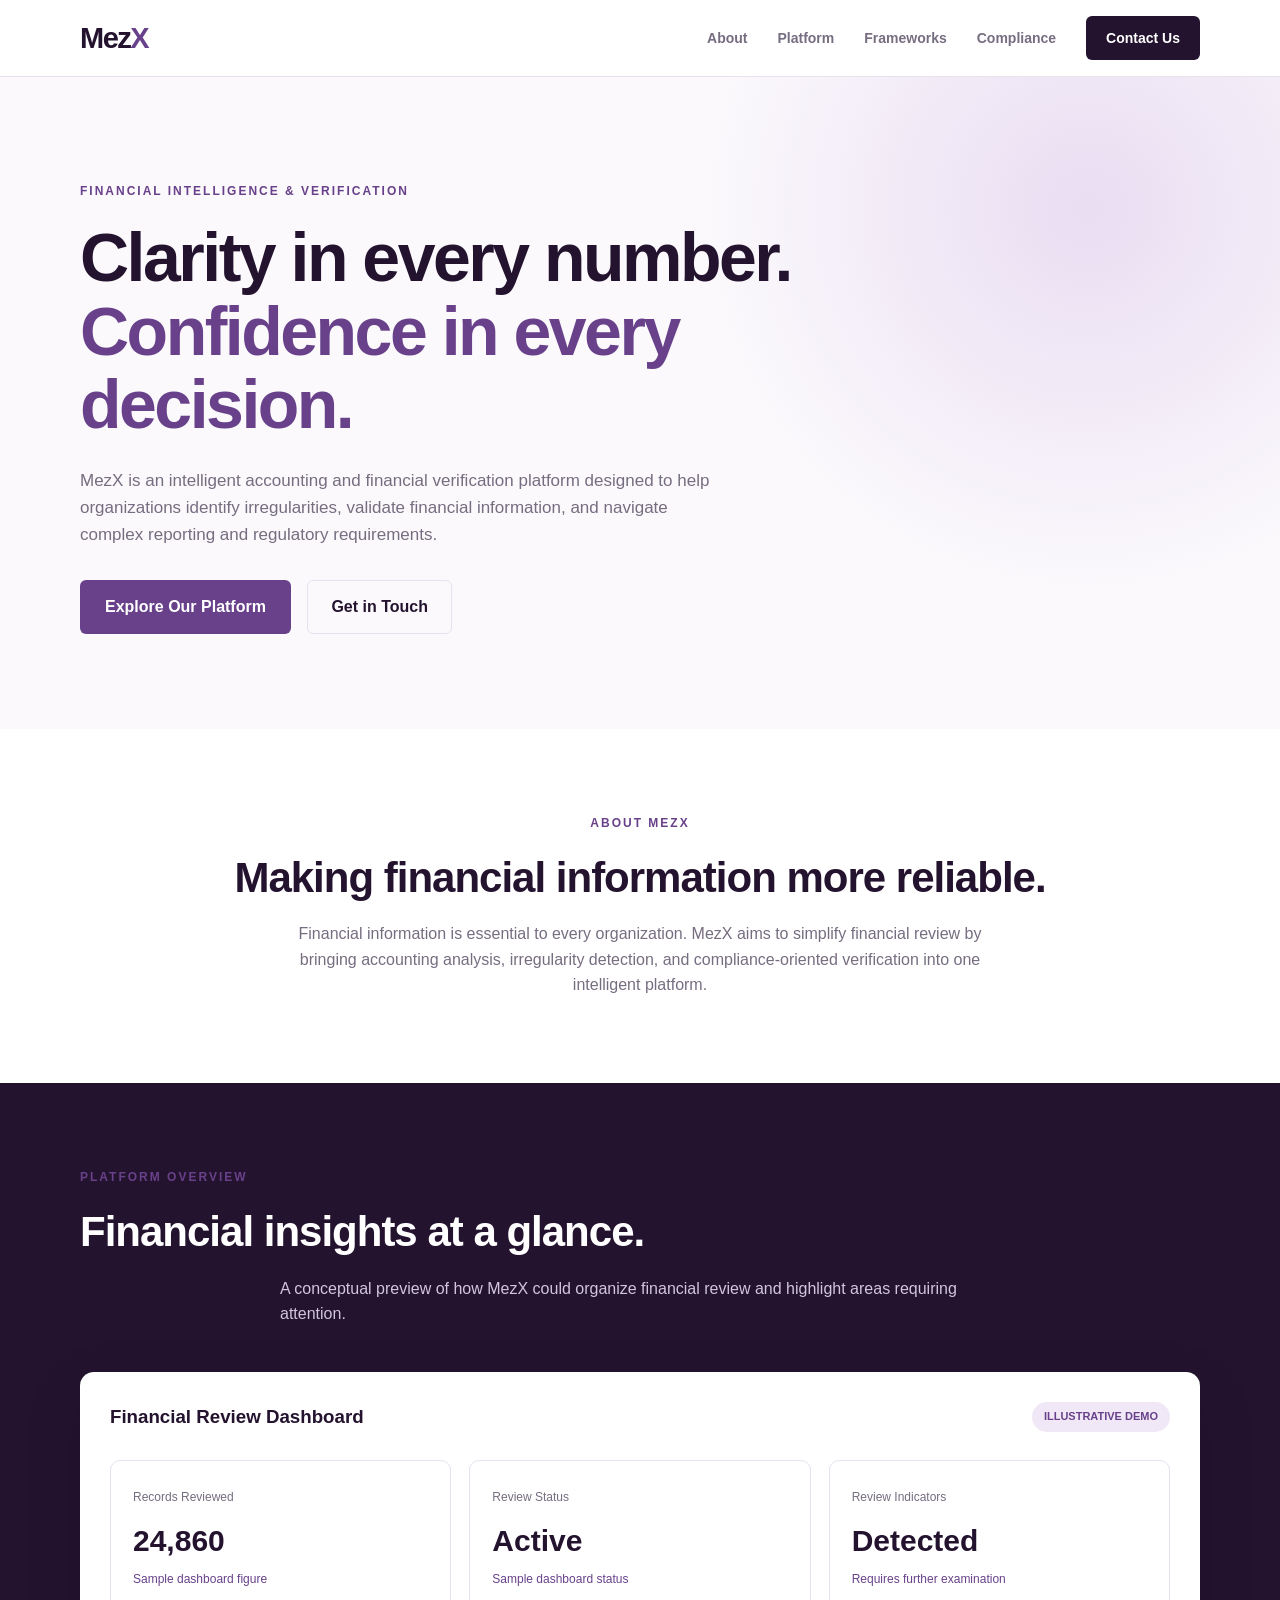
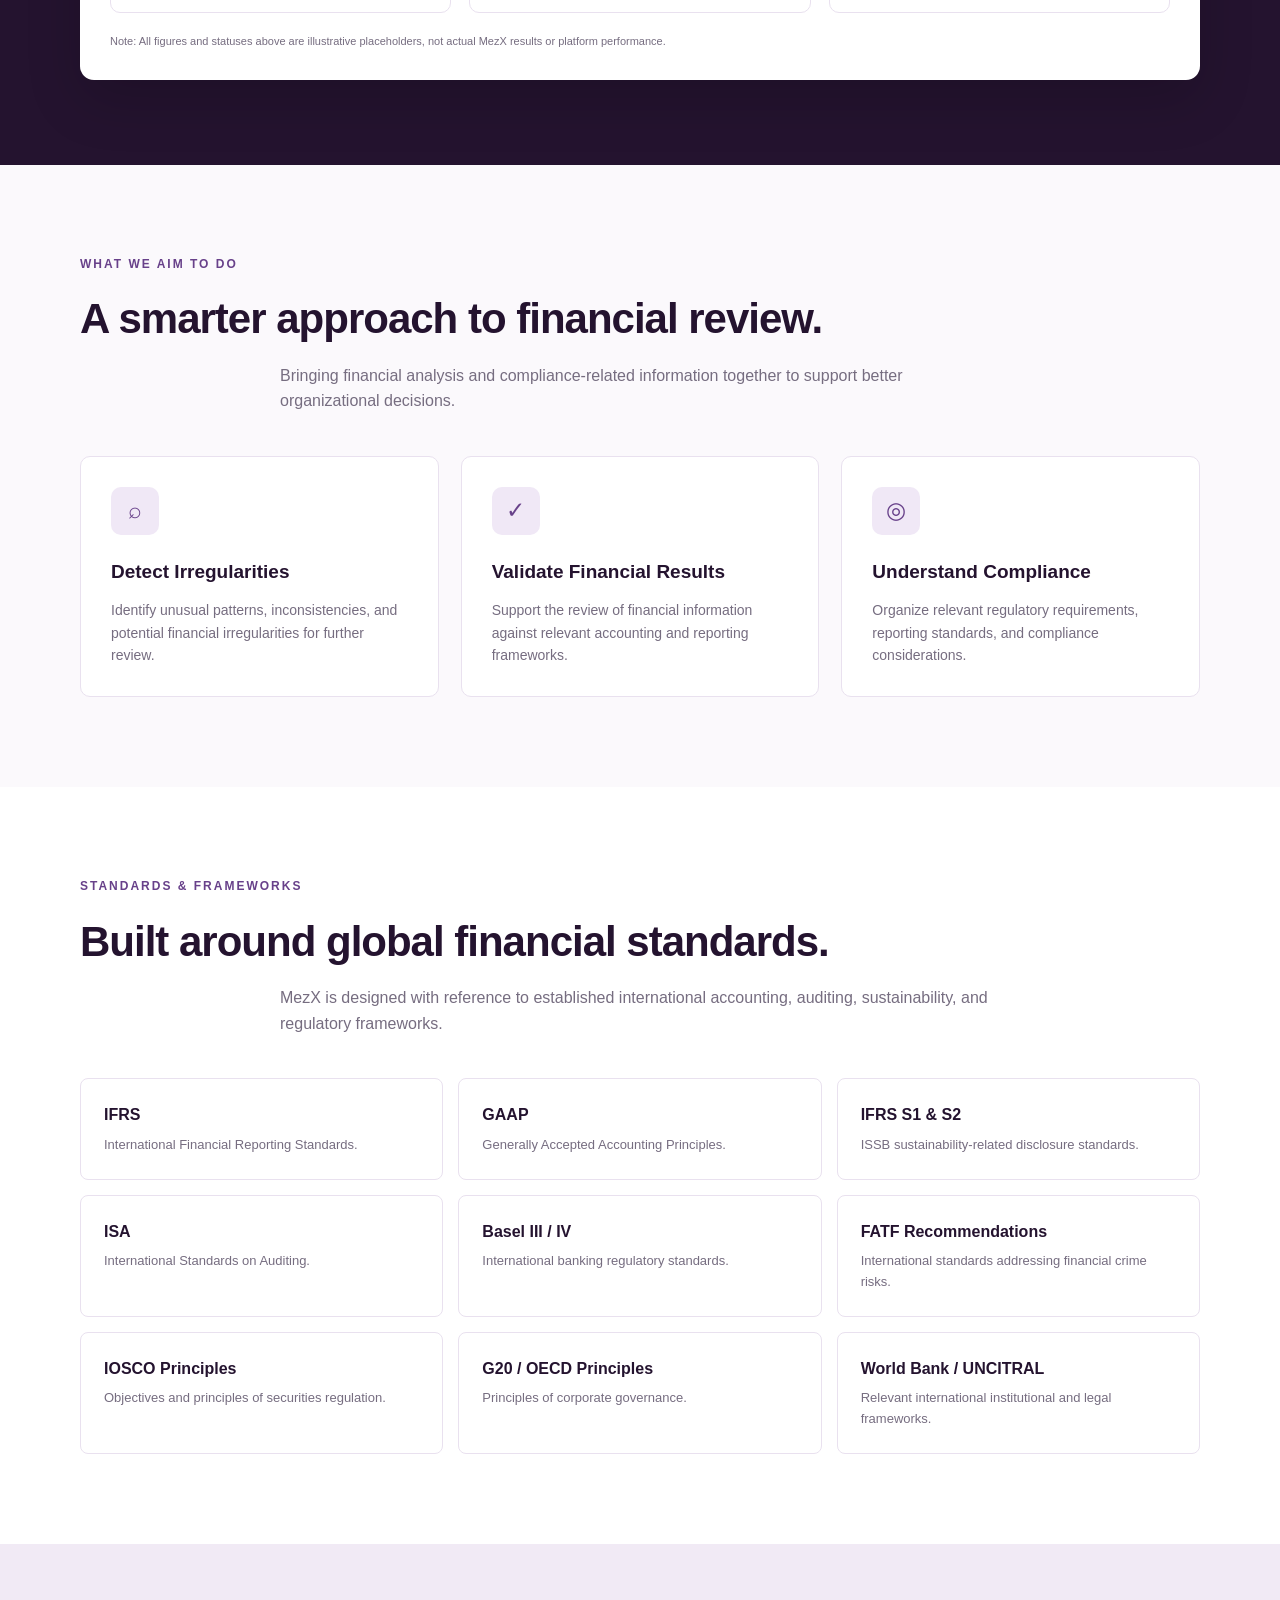
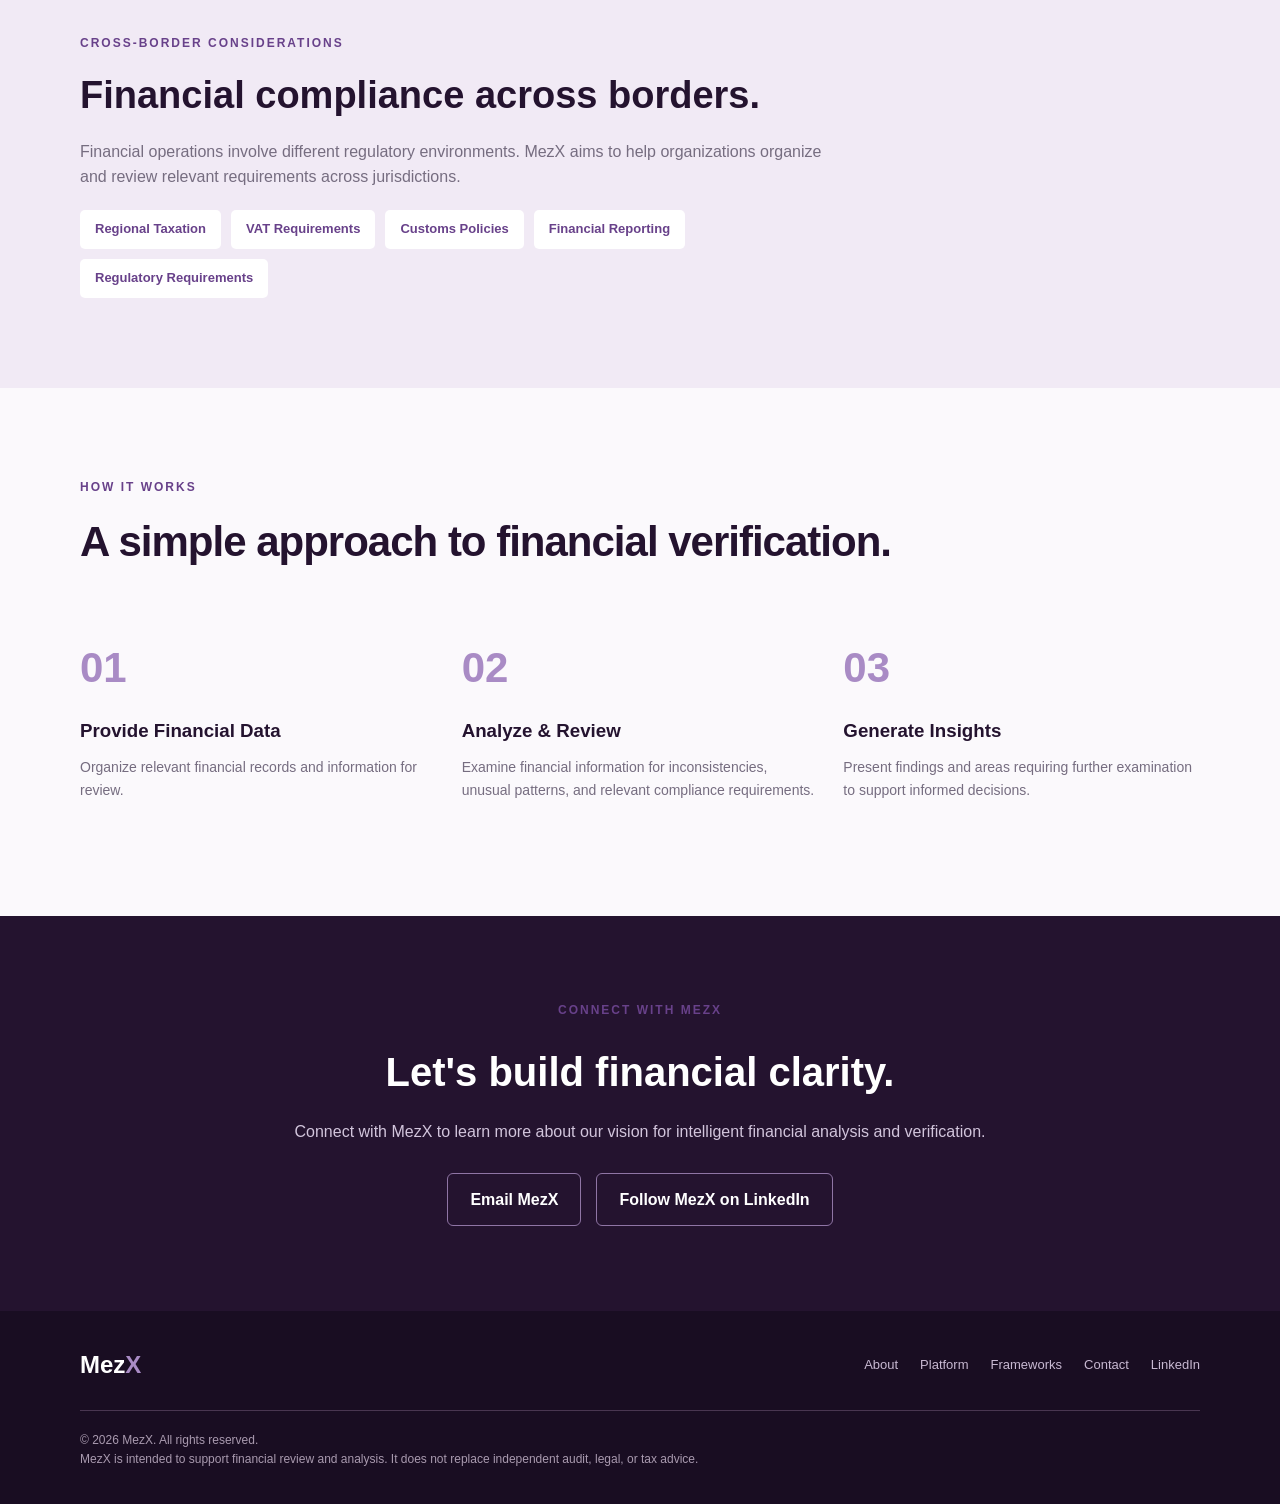
==== index.html @ 910eca82 "Update index.html" ====
<!DOCTYPE html>
<html lang="en">
<head>
<meta charset="UTF-8">
<meta name="viewport" content="width=device-width, initial-scale=1.0">
<meta name="description" content="MezX - Intelligent accounting, financial verification and compliance solutions.">
<title>MezX | Financial Intelligence</title>

<style>
:root {
    --blackcurrant: #24132F;
    --purple: #68418A;
    --light-purple: #A98BC5;
    --white: #FFFFFF;
    --paper: #FBF9FC;
    --ink: #21172B;
    --muted: #766D80;
    --border: #E9E1EF;
}

* {
    margin: 0;
    padding: 0;
    box-sizing: border-box;
}

html {
    scroll-behavior: smooth;
}

body {
    font-family: Arial, Helvetica, sans-serif;
    background: var(--paper);
    color: var(--ink);
    line-height: 1.6;
}

a {
    text-decoration: none;
    color: inherit;
}

.container {
    width: min(1120px, 90%);
    margin: auto;
}

/* NAVIGATION */

header {
    background: var(--white);
    border-bottom: 1px solid var(--border);
    position: sticky;
    top: 0;
    z-index: 100;
}

nav {
    min-height: 76px;
    display: flex;
    justify-content: space-between;
    align-items: center;
}

.logo {
    color: var(--blackcurrant);
    font-size: 29px;
    font-weight: 800;
    letter-spacing: -1.5px;
}

.logo span {
    color: var(--purple);
}

.nav-links {
    display: flex;
    align-items: center;
    gap: 30px;
}

.nav-links a {
    color: var(--muted);
    font-size: 14px;
    font-weight: 600;
}

.nav-links a:hover {
    color: var(--purple);
}

.nav-button {
    background: var(--blackcurrant);
    color: white !important;
    padding: 11px 20px;
    border-radius: 6px;
}

.menu-toggle {
    display: none;
    background: none;
    border: none;
    font-size: 27px;
    color: var(--blackcurrant);
    cursor: pointer;
}

/* HERO */

.hero {
    padding: 105px 0 95px;
    background:
        radial-gradient(circle at 85% 20%, #E9DDF2, transparent 32%),
        var(--paper);
}

.hero-content {
    max-width: 760px;
}

.eyebrow {
    color: var(--purple);
    text-transform: uppercase;
    letter-spacing: 2px;
    font-size: 12px;
    font-weight: 800;
    margin-bottom: 20px;
}

.hero h1 {
    color: var(--blackcurrant);
    font-size: clamp(42px, 6vw, 68px);
    line-height: 1.08;
    letter-spacing: -2.5px;
    margin-bottom: 25px;
}

.hero h1 span {
    color: var(--purple);
}

.hero p {
    color: var(--muted);
    font-size: 17px;
    max-width: 650px;
    margin-bottom: 32px;
}

.primary-button {
    display: inline-block;
    background: var(--purple);
    color: white;
    padding: 14px 25px;
    border-radius: 6px;
    font-weight: 700;
    transition: 0.2s;
}

.primary-button:hover {
    background: var(--blackcurrant);
}

.secondary-button {
    display: inline-block;
    margin-left: 12px;
    padding: 13px 23px;
    border: 1px solid var(--border);
    border-radius: 6px;
    color: var(--blackcurrant);
    font-weight: 700;
}

/* INTRODUCTION */

.intro {
    background: var(--white);
    padding: 85px 0;
    text-align: center;
}

.section-heading {
    color: var(--blackcurrant);
    font-size: clamp(30px, 4vw, 42px);
    line-height: 1.2;
    margin-bottom: 18px;
    letter-spacing: -1px;
}

.section-description {
    max-width: 720px;
    margin: auto;
    color: var(--muted);
    font-size: 16px;
}

/* DASHBOARD */

.dashboard-section {
    padding: 85px 0;
    background: var(--blackcurrant);
}

.dashboard-section .section-heading {
    color: white;
}

.dashboard-section .section-description {
    color: #D2C5DC;
}

.dashboard {
    margin-top: 45px;
    background: white;
    border-radius: 14px;
    padding: 30px;
    box-shadow: 0 20px 55px rgba(0,0,0,0.16);
}

.dashboard-top {
    display: flex;
    justify-content: space-between;
    align-items: center;
    gap: 15px;
    flex-wrap: wrap;
    margin-bottom: 28px;
}

.dashboard-top h3 {
    color: var(--blackcurrant);
}

.demo-label {
    background: #F0E8F6;
    color: var(--purple);
    padding: 6px 12px;
    border-radius: 20px;
    font-size: 11px;
    font-weight: 800;
}

.metrics {
    display: grid;
    grid-template-columns: repeat(3, 1fr);
    gap: 18px;
}

.metric {
    border: 1px solid var(--border);
    border-radius: 10px;
    padding: 22px;
}

.metric small {
    color: var(--muted);
    font-size: 12px;
}

.metric h2 {
    color: var(--blackcurrant);
    font-size: 30px;
    margin-top: 9px;
}

.metric p {
    color: var(--purple);
    font-size: 12px;
    margin-top: 5px;
}

.dashboard-note {
    margin-top: 20px;
    color: var(--muted);
    font-size: 11px;
}

/* FEATURES */

.features {
    padding: 90px 0;
}

.features-grid {
    display: grid;
    grid-template-columns: repeat(3, 1fr);
    gap: 22px;
    margin-top: 42px;
}

.feature-card {
    background: white;
    border: 1px solid var(--border);
    padding: 30px;
    border-radius: 10px;
}

.feature-icon {
    width: 48px;
    height: 48px;
    background: #F0E8F6;
    color: var(--purple);
    display: grid;
    place-items: center;
    border-radius: 10px;
    font-size: 23px;
    margin-bottom: 22px;
}

.feature-card h3 {
    color: var(--blackcurrant);
    font-size: 19px;
    margin-bottom: 12px;
}

.feature-card p {
    color: var(--muted);
    font-size: 14px;
}

/* FRAMEWORKS */

.frameworks {
    padding: 90px 0;
    background: white;
}

.framework-grid {
    display: grid;
    grid-template-columns: repeat(3, 1fr);
    gap: 15px;
    margin-top: 42px;
}

.framework-card {
    border: 1px solid var(--border);
    padding: 23px;
    border-radius: 8px;
    transition: 0.2s;
}

.framework-card:hover {
    border-color: var(--light-purple);
    transform: translateY(-3px);
}

.framework-card h3 {
    color: var(--blackcurrant);
    font-size: 16px;
    margin-bottom: 7px;
}

.framework-card p {
    color: var(--muted);
    font-size: 13px;
}

/* COMPLIANCE */

.compliance {
    padding: 90px 0;
    background: #F1EAF5;
}

.compliance-content {
    max-width: 760px;
}

.compliance h2 {
    color: var(--blackcurrant);
    font-size: 38px;
    line-height: 1.2;
    margin-bottom: 20px;
}

.compliance p {
    color: var(--muted);
    margin-bottom: 20px;
}

.compliance-list {
    display: flex;
    flex-wrap: wrap;
    gap: 10px;
}

.compliance-list span {
    background: white;
    color: var(--purple);
    padding: 9px 15px;
    border-radius: 5px;
    font-size: 13px;
    font-weight: 700;
}

/* PROCESS */

.process {
    padding: 90px 0;
}

.process-grid {
    display: grid;
    grid-template-columns: repeat(3, 1fr);
    gap: 25px;
    margin-top: 42px;
}

.process-card {
    padding: 25px 0;
}

.process-number {
    color: var(--light-purple);
    font-size: 42px;
    font-weight: 800;
    margin-bottom: 15px;
}

.process-card h3 {
    color: var(--blackcurrant);
    margin-bottom: 10px;
}

.process-card p {
    color: var(--muted);
    font-size: 14px;
}

/* CONTACT */

.contact {
    padding: 85px 0;
    background: var(--blackcurrant);
    text-align: center;
}

.contact h2 {
    color: white;
    font-size: 40px;
    margin-bottom: 15px;
}

.contact p {
    color: #D2C5DC;
    margin-bottom: 28px;
}

.contact-links {
    display: flex;
    justify-content: center;
    align-items: center;
    flex-wrap: wrap;
    gap: 15px;
}

.contact-links a {
    display: inline-block;
    padding: 13px 22px;
    border: 1px solid #8F75A5;
    border-radius: 6px;
    color: white;
    font-weight: 700;
}

.contact-links a:hover {
    background: var(--purple);
}

/* FOOTER */

footer {
    background: #190D22;
    color: #C8B9D2;
    padding: 35px 0;
}

.footer-content {
    display: flex;
    justify-content: space-between;
    align-items: center;
    flex-wrap: wrap;
    gap: 20px;
}

.footer-logo {
    color: white;
    font-size: 24px;
    font-weight: 800;
}

.footer-logo span {
    color: var(--light-purple);
}

.footer-links {
    display: flex;
    gap: 22px;
    flex-wrap: wrap;
}

.footer-links a {
    color: #C8B9D2;
    font-size: 13px;
}

.footer-links a:hover {
    color: white;
}

.copyright {
    margin-top: 25px;
    padding-top: 20px;
    border-top: 1px solid #493651;
    font-size: 12px;
    color: #A99AAF;
}

/* RESPONSIVE */

@media (max-width: 768px) {
    .menu-toggle {
        display: block;
    }

    .nav-links {
        display: none;
        position: absolute;
        top: 76px;
        left: 0;
        width: 100%;
        background: white;
        padding: 25px 5%;
        flex-direction: column;
        align-items: flex-start;
        border-bottom: 1px solid var(--border);
    }

    .nav-links.active {
        display: flex;
    }

    .hero {
        padding: 75px 0;
    }

    .features-grid,
    .framework-grid,
    .process-grid,
    .metrics {
        grid-template-columns: 1fr;
    }

    .dashboard {
        padding: 20px;
    }

    .contact h2 {
        font-size: 32px;
    }

    .footer-content {
        flex-direction: column;
        align-items: flex-start;
    }
}
</style>
</head>

<body>

<!-- NAVIGATION -->
<header>
    <div class="container">
        <nav>
            <a href="#home" class="logo">Mez<span>X</span></a>

            <button class="menu-toggle" id="menuToggle"
                    aria-label="Toggle navigation"
                    aria-expanded="false">☰</button>

            <div class="nav-links" id="navLinks">
                <a href="#about">About</a>
                <a href="#platform">Platform</a>
                <a href="#frameworks">Frameworks</a>
                <a href="#compliance">Compliance</a>
                <a href="#contact" class="nav-button">Contact Us</a>
            </div>
        </nav>
    </div>
</header>

<main>

<!-- HERO -->
<section class="hero" id="home">
    <div class="container">
        <div class="hero-content">
            <div class="eyebrow">Financial Intelligence & Verification</div>

            <h1>
                Clarity in every number.
                <span>Confidence in every decision.</span>
            </h1>

            <p>
                MezX is an intelligent accounting and financial
                verification platform designed to help organizations
                identify irregularities, validate financial information,
                and navigate complex reporting and regulatory requirements.
            </p>

            <a href="#platform" class="primary-button">
                Explore Our Platform
            </a>

            <a href="#contact" class="secondary-button">
                Get in Touch
            </a>
        </div>
    </div>
</section>

<!-- ABOUT -->
<section class="intro" id="about">
    <div class="container">
        <div class="eyebrow">About MezX</div>

        <h2 class="section-heading">
            Making financial information more reliable.
        </h2>

        <p class="section-description">
            Financial information is essential to every organization.
            MezX aims to simplify financial review by bringing accounting
            analysis, irregularity detection, and compliance-oriented
            verification into one intelligent platform.
        </p>
    </div>
</section>

<!-- DASHBOARD -->
<section class="dashboard-section" id="platform">
    <div class="container">
        <div class="eyebrow">Platform Overview</div>

        <h2 class="section-heading">
            Financial insights at a glance.
        </h2>

        <p class="section-description">
            A conceptual preview of how MezX could organize financial
            review and highlight areas requiring attention.
        </p>

        <div class="dashboard">
            <div class="dashboard-top">
                <h3>Financial Review Dashboard</h3>
                <span class="demo-label">ILLUSTRATIVE DEMO</span>
            </div>

            <div class="metrics">
                <div class="metric">
                    <small>Records Reviewed</small>
                    <h2>24,860</h2>
                    <p>Sample dashboard figure</p>
                </div>

                <div class="metric">
                    <small>Review Status</small>
                    <h2>Active</h2>
                    <p>Sample dashboard status</p>
                </div>

                <div class="metric">
                    <small>Review Indicators</small>
                    <h2>Detected</h2>
                    <p>Requires further examination</p>
                </div>
            </div>

            <p class="dashboard-note">
                Note: All figures and statuses above are illustrative
                placeholders, not actual MezX results or platform performance.
            </p>
        </div>
    </div>
</section>

<!-- FEATURES -->
<section class="features">
    <div class="container">
        <div class="eyebrow">What We Aim to Do</div>

        <h2 class="section-heading">
            A smarter approach to financial review.
        </h2>

        <p class="section-description">
            Bringing financial analysis and compliance-related
            information together to support better organizational decisions.
        </p>

        <div class="features-grid">

            <div class="feature-card">
                <div class="feature-icon">⌕</div>
                <h3>Detect Irregularities</h3>
                <p>
                    Identify unusual patterns, inconsistencies, and
                    potential financial irregularities for further review.
                </p>
            </div>

            <div class="feature-card">
                <div class="feature-icon">✓</div>
                <h3>Validate Financial Results</h3>
                <p>
                    Support the review of financial information against
                    relevant accounting and reporting frameworks.
                </p>
            </div>

            <div class="feature-card">
                <div class="feature-icon">◎</div>
                <h3>Understand Compliance</h3>
                <p>
                    Organize relevant regulatory requirements, reporting
                    standards, and compliance considerations.
                </p>
            </div>

        </div>
    </div>
</section>

<!-- FRAMEWORKS -->
<section class="frameworks" id="frameworks">
    <div class="container">
        <div class="eyebrow">Standards & Frameworks</div>

        <h2 class="section-heading">
            Built around global financial standards.
        </h2>

        <p class="section-description">
            MezX is designed with reference to established international
            accounting, auditing, sustainability, and regulatory frameworks.
        </p>

        <div class="framework-grid">

            <div class="framework-card">
                <h3>IFRS</h3>
                <p>International Financial Reporting Standards.</p>
            </div>

            <div class="framework-card">
                <h3>GAAP</h3>
                <p>Generally Accepted Accounting Principles.</p>
            </div>

            <div class="framework-card">
                <h3>IFRS S1 & S2</h3>
                <p>ISSB sustainability-related disclosure standards.</p>
            </div>

            <div class="framework-card">
                <h3>ISA</h3>
                <p>International Standards on Auditing.</p>
            </div>

            <div class="framework-card">
                <h3>Basel III / IV</h3>
                <p>International banking regulatory standards.</p>
            </div>

            <div class="framework-card">
                <h3>FATF Recommendations</h3>
                <p>International standards addressing financial crime risks.</p>
            </div>

            <div class="framework-card">
                <h3>IOSCO Principles</h3>
                <p>Objectives and principles of securities regulation.</p>
            </div>

            <div class="framework-card">
                <h3>G20 / OECD Principles</h3>
                <p>Principles of corporate governance.</p>
            </div>

            <div class="framework-card">
                <h3>World Bank / UNCITRAL</h3>
                <p>Relevant international institutional and legal frameworks.</p>
            </div>

        </div>
    </div>
</section>

<!-- COMPLIANCE -->
<section class="compliance" id="compliance">
    <div class="container">
        <div class="compliance-content">
            <div class="eyebrow">Cross-Border Considerations</div>

            <h2>
                Financial compliance across borders.
            </h2>

            <p>
                Financial operations involve different regulatory
                environments. MezX aims to help organizations organize
                and review relevant requirements across jurisdictions.
            </p>

            <div class="compliance-list">
                <span>Regional Taxation</span>
                <span>VAT Requirements</span>
                <span>Customs Policies</span>
                <span>Financial Reporting</span>
                <span>Regulatory Requirements</span>
            </div>
        </div>
    </div>
</section>

<!-- PROCESS -->
<section class="process">
    <div class="container">
        <div class="eyebrow">How It Works</div>

        <h2 class="section-heading">
            A simple approach to financial verification.
        </h2>

        <div class="process-grid">

            <div class="process-card">
                <div class="process-number">01</div>
                <h3>Provide Financial Data</h3>
                <p>
                    Organize relevant financial records and information
                    for review.
                </p>
            </div>

            <div class="process-card">
                <div class="process-number">02</div>
                <h3>Analyze & Review</h3>
                <p>
                    Examine financial information for inconsistencies,
                    unusual patterns, and relevant compliance requirements.
                </p>
            </div>

            <div class="process-card">
                <div class="process-number">03</div>
                <h3>Generate Insights</h3>
                <p>
                    Present findings and areas requiring further
                    examination to support informed decisions.
                </p>
            </div>

        </div>
    </div>
</section>

<!-- CONTACT -->
<section class="contact" id="contact">
    <div class="container">
        <div class="eyebrow">Connect With MezX</div>

        <h2>Let's build financial clarity.</h2>

        <p>
            Connect with MezX to learn more about our vision
            for intelligent financial analysis and verification.
        </p>

        <div class="contact-links">
            <a href="mailto:hello@mezx.com">Email MezX</a>

            <a href="https://www.linkedin.com/company/mezx"
               target="_blank"
               rel="noopener noreferrer">
                Follow MezX on LinkedIn
            </a>
        </div>
    </div>
</section>

</main>

<!-- FOOTER -->
<footer>
    <div class="container">

        <div class="footer-content">

            <a href="#home" class="footer-logo">
                Mez<span>X</span>
            </a>

            <div class="footer-links">
                <a href="#about">About</a>
                <a href="#platform">Platform</a>
                <a href="#frameworks">Frameworks</a>
                <a href="#contact">Contact</a>

                <!-- LINKEDIN LINK -->
                <a href="https://www.linkedin.com/company/mezx"
                   target="_blank"
                   rel="noopener noreferrer">
                    LinkedIn
                </a>
            </div>

        </div>

        <div class="copyright">
            <p>
                © 2026 MezX. All rights reserved.
            </p>
            <p>
                MezX is intended to support financial review and analysis.
                It does not replace independent audit, legal, or tax advice.
            </p>
        </div>

    </div>
</footer>

<script>
const menuToggle = document.getElementById("menuToggle");
const navLinks = document.getElementById("navLinks");

menuToggle.addEventListener("click", function () {
    const isOpen = navLinks.classList.toggle("active");
    menuToggle.setAttribute("aria-expanded", isOpen);
});

document.querySelectorAll(".nav-links a").forEach(function (link) {
    link.addEventListener("click", function () {
        navLinks.classList.remove("active");
        menuToggle.setAttribute("aria-expanded", "false");
    });
});
</script>

</body>
</html>
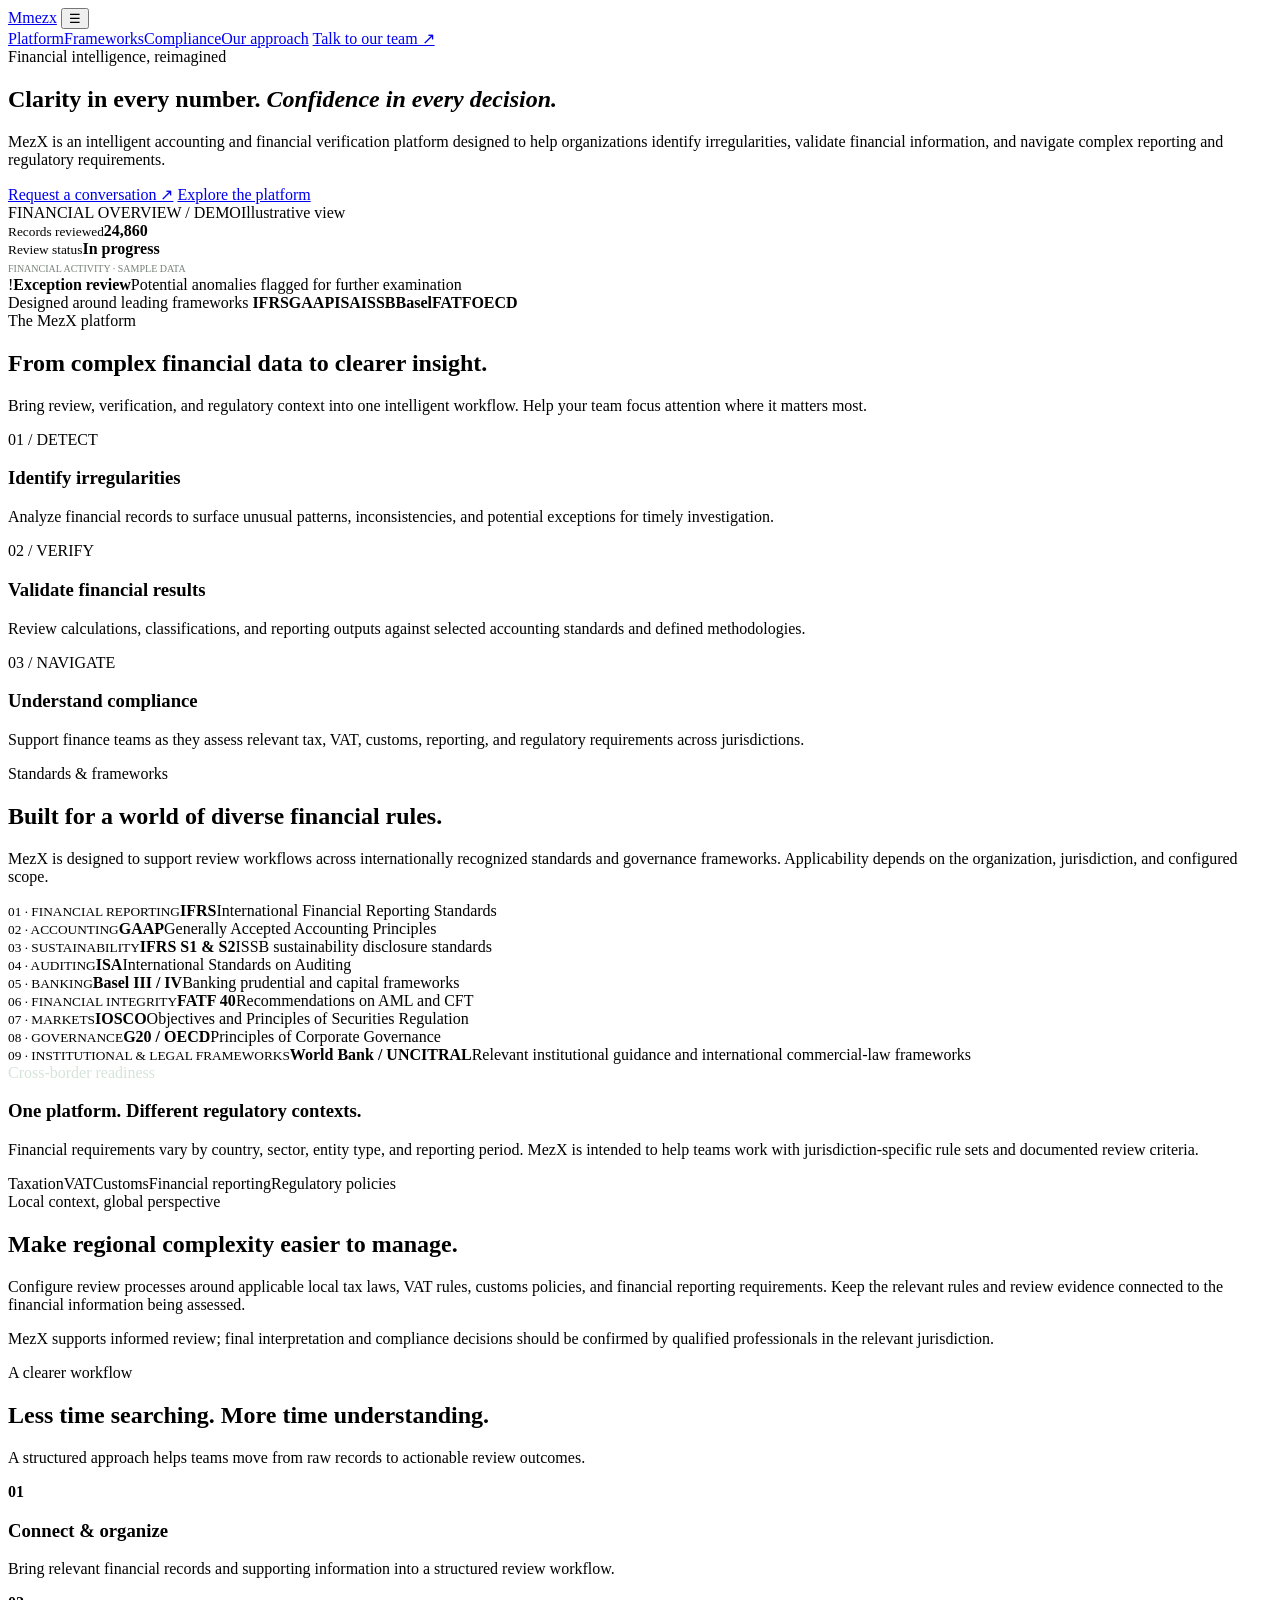
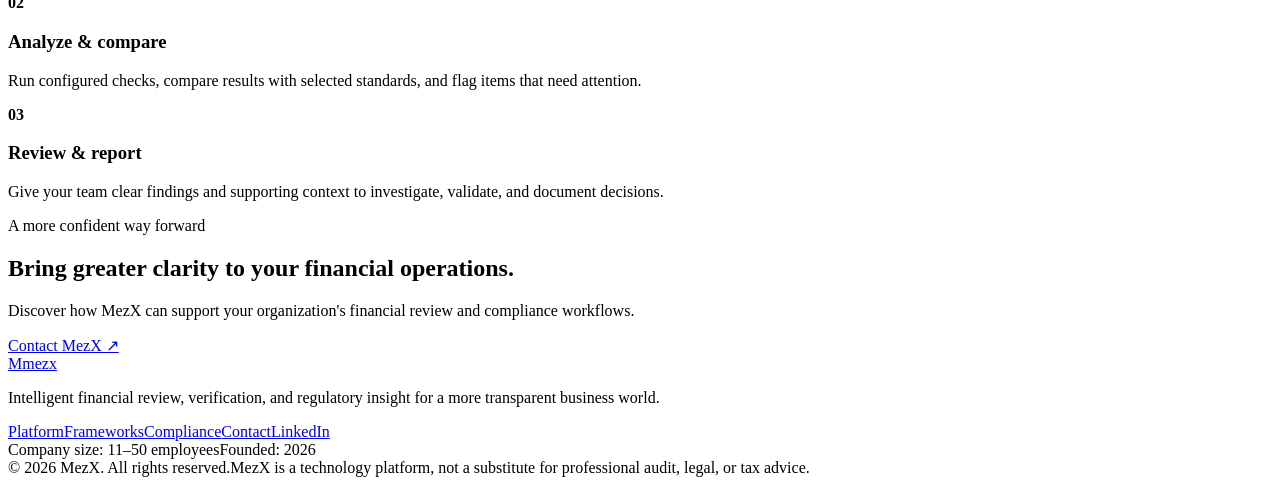
==== commit f673716a: "Update index.html" ====
--- a/index.html
+++ b/index.html
@@ -1,952 +1,148 @@
 <!DOCTYPE html>
 <html lang="en">
 <head>
-<meta charset="UTF-8">
-<meta name="viewport" content="width=device-width, initial-scale=1.0">
-<meta name="description" content="MezX - Intelligent accounting, financial verification and compliance solutions.">
-<title>MezX | Financial Intelligence</title>
-
-<style>
-:root {
-    --blackcurrant: #24132F;
-    --purple: #68418A;
-    --light-purple: #A98BC5;
-    --white: #FFFFFF;
-    --paper: #FBF9FC;
-    --ink: #21172B;
-    --muted: #766D80;
-    --border: #E9E1EF;
-}
-
-* {
-    margin: 0;
-    padding: 0;
-    box-sizing: border-box;
-}
-
-html {
-    scroll-behavior: smooth;
-}
-
-body {
-    font-family: Arial, Helvetica, sans-serif;
-    background: var(--paper);
-    color: var(--ink);
-    line-height: 1.6;
-}
-
-a {
-    text-decoration: none;
-    color: inherit;
-}
-
-.container {
-    width: min(1120px, 90%);
-    margin: auto;
-}
-
-/* NAVIGATION */
-
-header {
-    background: var(--white);
-    border-bottom: 1px solid var(--border);
-    position: sticky;
-    top: 0;
-    z-index: 100;
-}
-
-nav {
-    min-height: 76px;
-    display: flex;
-    justify-content: space-between;
-    align-items: center;
-}
-
-.logo {
-    color: var(--blackcurrant);
-    font-size: 29px;
-    font-weight: 800;
-    letter-spacing: -1.5px;
-}
-
-.logo span {
-    color: var(--purple);
-}
-
-.nav-links {
-    display: flex;
-    align-items: center;
-    gap: 30px;
-}
-
-.nav-links a {
-    color: var(--muted);
-    font-size: 14px;
-    font-weight: 600;
-}
-
-.nav-links a:hover {
-    color: var(--purple);
-}
-
-.nav-button {
-    background: var(--blackcurrant);
-    color: white !important;
-    padding: 11px 20px;
-    border-radius: 6px;
-}
-
-.menu-toggle {
-    display: none;
-    background: none;
-    border: none;
-    font-size: 27px;
-    color: var(--blackcurrant);
-    cursor: pointer;
-}
-
-/* HERO */
-
-.hero {
-    padding: 105px 0 95px;
-    background:
-        radial-gradient(circle at 85% 20%, #E9DDF2, transparent 32%),
-        var(--paper);
-}
-
-.hero-content {
-    max-width: 760px;
-}
-
-.eyebrow {
-    color: var(--purple);
-    text-transform: uppercase;
-    letter-spacing: 2px;
-    font-size: 12px;
-    font-weight: 800;
-    margin-bottom: 20px;
-}
-
-.hero h1 {
-    color: var(--blackcurrant);
-    font-size: clamp(42px, 6vw, 68px);
-    line-height: 1.08;
-    letter-spacing: -2.5px;
-    margin-bottom: 25px;
-}
-
-.hero h1 span {
-    color: var(--purple);
-}
-
-.hero p {
-    color: var(--muted);
-    font-size: 17px;
-    max-width: 650px;
-    margin-bottom: 32px;
-}
-
-.primary-button {
-    display: inline-block;
-    background: var(--purple);
-    color: white;
-    padding: 14px 25px;
-    border-radius: 6px;
-    font-weight: 700;
-    transition: 0.2s;
-}
-
-.primary-button:hover {
-    background: var(--blackcurrant);
-}
-
-.secondary-button {
-    display: inline-block;
-    margin-left: 12px;
-    padding: 13px 23px;
-    border: 1px solid var(--border);
-    border-radius: 6px;
-    color: var(--blackcurrant);
-    font-weight: 700;
-}
-
-/* INTRODUCTION */
-
-.intro {
-    background: var(--white);
-    padding: 85px 0;
-    text-align: center;
-}
-
-.section-heading {
-    color: var(--blackcurrant);
-    font-size: clamp(30px, 4vw, 42px);
-    line-height: 1.2;
-    margin-bottom: 18px;
-    letter-spacing: -1px;
-}
-
-.section-description {
-    max-width: 720px;
-    margin: auto;
-    color: var(--muted);
-    font-size: 16px;
-}
-
-/* DASHBOARD */
-
-.dashboard-section {
-    padding: 85px 0;
-    background: var(--blackcurrant);
-}
-
-.dashboard-section .section-heading {
-    color: white;
-}
-
-.dashboard-section .section-description {
-    color: #D2C5DC;
-}
-
-.dashboard {
-    margin-top: 45px;
-    background: white;
-    border-radius: 14px;
-    padding: 30px;
-    box-shadow: 0 20px 55px rgba(0,0,0,0.16);
-}
-
-.dashboard-top {
-    display: flex;
-    justify-content: space-between;
-    align-items: center;
-    gap: 15px;
-    flex-wrap: wrap;
-    margin-bottom: 28px;
-}
-
-.dashboard-top h3 {
-    color: var(--blackcurrant);
-}
-
-.demo-label {
-    background: #F0E8F6;
-    color: var(--purple);
-    padding: 6px 12px;
-    border-radius: 20px;
-    font-size: 11px;
-    font-weight: 800;
-}
-
-.metrics {
-    display: grid;
-    grid-template-columns: repeat(3, 1fr);
-    gap: 18px;
-}
-
-.metric {
-    border: 1px solid var(--border);
-    border-radius: 10px;
-    padding: 22px;
-}
-
-.metric small {
-    color: var(--muted);
-    font-size: 12px;
-}
-
-.metric h2 {
-    color: var(--blackcurrant);
-    font-size: 30px;
-    margin-top: 9px;
-}
-
-.metric p {
-    color: var(--purple);
-    font-size: 12px;
-    margin-top: 5px;
-}
-
-.dashboard-note {
-    margin-top: 20px;
-    color: var(--muted);
-    font-size: 11px;
-}
-
-/* FEATURES */
-
-.features {
-    padding: 90px 0;
-}
-
-.features-grid {
-    display: grid;
-    grid-template-columns: repeat(3, 1fr);
-    gap: 22px;
-    margin-top: 42px;
-}
-
-.feature-card {
-    background: white;
-    border: 1px solid var(--border);
-    padding: 30px;
-    border-radius: 10px;
-}
-
-.feature-icon {
-    width: 48px;
-    height: 48px;
-    background: #F0E8F6;
-    color: var(--purple);
-    display: grid;
-    place-items: center;
-    border-radius: 10px;
-    font-size: 23px;
-    margin-bottom: 22px;
-}
-
-.feature-card h3 {
-    color: var(--blackcurrant);
-    font-size: 19px;
-    margin-bottom: 12px;
-}
-
-.feature-card p {
-    color: var(--muted);
-    font-size: 14px;
-}
-
-/* FRAMEWORKS */
-
-.frameworks {
-    padding: 90px 0;
-    background: white;
-}
-
-.framework-grid {
-    display: grid;
-    grid-template-columns: repeat(3, 1fr);
-    gap: 15px;
-    margin-top: 42px;
-}
-
-.framework-card {
-    border: 1px solid var(--border);
-    padding: 23px;
-    border-radius: 8px;
-    transition: 0.2s;
-}
-
-.framework-card:hover {
-    border-color: var(--light-purple);
-    transform: translateY(-3px);
-}
-
-.framework-card h3 {
-    color: var(--blackcurrant);
-    font-size: 16px;
-    margin-bottom: 7px;
-}
-
-.framework-card p {
-    color: var(--muted);
-    font-size: 13px;
-}
-
-/* COMPLIANCE */
-
-.compliance {
-    padding: 90px 0;
-    background: #F1EAF5;
-}
-
-.compliance-content {
-    max-width: 760px;
-}
-
-.compliance h2 {
-    color: var(--blackcurrant);
-    font-size: 38px;
-    line-height: 1.2;
-    margin-bottom: 20px;
-}
-
-.compliance p {
-    color: var(--muted);
-    margin-bottom: 20px;
-}
-
-.compliance-list {
-    display: flex;
-    flex-wrap: wrap;
-    gap: 10px;
-}
-
-.compliance-list span {
-    background: white;
-    color: var(--purple);
-    padding: 9px 15px;
-    border-radius: 5px;
-    font-size: 13px;
-    font-weight: 700;
-}
-
-/* PROCESS */
-
-.process {
-    padding: 90px 0;
-}
-
-.process-grid {
-    display: grid;
-    grid-template-columns: repeat(3, 1fr);
-    gap: 25px;
-    margin-top: 42px;
-}
-
-.process-card {
-    padding: 25px 0;
-}
-
-.process-number {
-    color: var(--light-purple);
-    font-size: 42px;
-    font-weight: 800;
-    margin-bottom: 15px;
-}
-
-.process-card h3 {
-    color: var(--blackcurrant);
-    margin-bottom: 10px;
-}
-
-.process-card p {
-    color: var(--muted);
-    font-size: 14px;
-}
-
-/* CONTACT */
-
-.contact {
-    padding: 85px 0;
-    background: var(--blackcurrant);
-    text-align: center;
-}
-
-.contact h2 {
-    color: white;
-    font-size: 40px;
-    margin-bottom: 15px;
-}
-
-.contact p {
-    color: #D2C5DC;
-    margin-bottom: 28px;
-}
-
-.contact-links {
-    display: flex;
-    justify-content: center;
-    align-items: center;
-    flex-wrap: wrap;
-    gap: 15px;
-}
-
-.contact-links a {
-    display: inline-block;
-    padding: 13px 22px;
-    border: 1px solid #8F75A5;
-    border-radius: 6px;
-    color: white;
-    font-weight: 700;
-}
-
-.contact-links a:hover {
-    background: var(--purple);
-}
-
-/* FOOTER */
-
-footer {
-    background: #190D22;
-    color: #C8B9D2;
-    padding: 35px 0;
-}
-
-.footer-content {
-    display: flex;
-    justify-content: space-between;
-    align-items: center;
-    flex-wrap: wrap;
-    gap: 20px;
-}
-
-.footer-logo {
-    color: white;
-    font-size: 24px;
-    font-weight: 800;
-}
-
-.footer-logo span {
-    color: var(--light-purple);
-}
-
-.footer-links {
-    display: flex;
-    gap: 22px;
-    flex-wrap: wrap;
-}
-
-.footer-links a {
-    color: #C8B9D2;
-    font-size: 13px;
-}
-
-.footer-links a:hover {
-    color: white;
-}
-
-.copyright {
-    margin-top: 25px;
-    padding-top: 20px;
-    border-top: 1px solid #493651;
-    font-size: 12px;
-    color: #A99AAF;
-}
-
-/* RESPONSIVE */
-
-@media (max-width: 768px) {
-    .menu-toggle {
-        display: block;
-    }
-
-    .nav-links {
-        display: none;
-        position: absolute;
-        top: 76px;
-        left: 0;
-        width: 100%;
-        background: white;
-        padding: 25px 5%;
-        flex-direction: column;
-        align-items: flex-start;
-        border-bottom: 1px solid var(--border);
-    }
-
-    .nav-links.active {
-        display: flex;
-    }
-
-    .hero {
-        padding: 75px 0;
-    }
-
-    .features-grid,
-    .framework-grid,
-    .process-grid,
-    .metrics {
-        grid-template-columns: 1fr;
-    }
-
-    .dashboard {
-        padding: 20px;
-    }
-
-    .contact h2 {
-        font-size: 32px;
-    }
-
-    .footer-content {
-        flex-direction: column;
-        align-items: flex-start;
-    }
-}
-</style>
+  <meta charset="UTF-8">
+  <meta name="viewport" content="width=device-width, initial-scale=1.0">
+  <meta name="description" content="MezX helps finance teams detect irregularities, validate financial information, and navigate accounting and regulatory frameworks.">
+  <title>MezX — Financial clarity, at speed</title>
+  <link rel="stylesheet" href="mezx_style.css">
 </head>
-
 <body>
-
-<!-- NAVIGATION -->
 <header>
-    <div class="container">
-        <nav>
-            <a href="#home" class="logo">Mez<span>X</span></a>
-
-            <button class="menu-toggle" id="menuToggle"
-                    aria-label="Toggle navigation"
-                    aria-expanded="false">☰</button>
-
-            <div class="nav-links" id="navLinks">
-                <a href="#about">About</a>
-                <a href="#platform">Platform</a>
-                <a href="#frameworks">Frameworks</a>
-                <a href="#compliance">Compliance</a>
-                <a href="#contact" class="nav-button">Contact Us</a>
-            </div>
-        </nav>
-    </div>
+  <div class="wrap nav">
+    <a class="brand" href="#home" aria-label="MezX home"><span class="brand-mark">M</span>mezx</a>
+    <button class="menu-btn" aria-label="Toggle navigation" onclick="document.querySelector('.navlinks').classList.toggle('open')">☰</button>
+    <nav class="navlinks" aria-label="Main navigation">
+      <a href="#platform">Platform</a><a href="#frameworks">Frameworks</a><a href="#compliance">Compliance</a><a href="#approach">Our approach</a>
+      <a class="nav-cta" href="mailto:mezx.global@proton.me">Talk to our team ↗</a>
+    </nav>
+  </div>
 </header>
 
-<main>
+<main id="home">
+  <section class="hero">
+    <div class="wrap hero-grid">
+      <div>
+        <div class="eyebrow">Financial intelligence, reimagined</div>
+        <h1>Clarity in every number. <em>Confidence in every decision.</em></h1>
+        <p class="hero-copy">MezX is an intelligent accounting and financial verification platform designed to help organizations identify irregularities, validate financial information, and navigate complex reporting and regulatory requirements.</p>
+        <div class="hero-actions">
+          <a class="btn-primary" href="mailto:mezx.global@proton.me">Request a conversation ↗</a>
+          <a class="text-link" href="#platform">Explore the platform</a>
+        </div>
+      </div>
+      <div class="visual" aria-label="Illustrative financial analytics dashboard">
+        <div class="dash">
+          <div class="dash-top"><span>FINANCIAL OVERVIEW / DEMO</span><span class="live">Illustrative view</span></div>
+          <div class="metric-row">
+            <div class="metric"><small>Records reviewed</small><strong>24,860</strong></div>
+            <div class="metric"><small>Review status</small><strong>In progress</strong></div>
+          </div>
+          <small style="color:#758179;font-size:10px">FINANCIAL ACTIVITY · SAMPLE DATA</small>
+          <div class="bars"><i></i><i></i><i></i><i></i><i></i><i></i><i></i></div>
+          <div class="alert"><span class="alert-icon">!</span><span><b>Exception review</b>Potential anomalies flagged for further examination</span></div>
+        </div>
+      </div>
+    </div>
+  </section>
 
-<!-- HERO -->
-<section class="hero" id="home">
-    <div class="container">
-        <div class="hero-content">
-            <div class="eyebrow">Financial Intelligence & Verification</div>
+  <div class="trust-strip">
+    <div class="wrap trust-inner">
+      <span>Designed around leading frameworks</span>
+      <strong>IFRS</strong><strong>GAAP</strong><strong>ISA</strong><strong>ISSB</strong><strong>Basel</strong><strong>FATF</strong><strong>OECD</strong>
+    </div>
+  </div>
 
-            <h1>
-                Clarity in every number.
-                <span>Confidence in every decision.</span>
-            </h1>
+  <section id="platform">
+    <div class="wrap">
+      <div class="section-head">
+        <div class="eyebrow">The MezX platform</div>
+        <h2>From complex financial data to clearer insight.</h2>
+        <p>Bring review, verification, and regulatory context into one intelligent workflow. Help your team focus attention where it matters most.</p>
+      </div>
+      <div class="features">
+        <article class="feature"><span class="feature-num">01 / DETECT</span><h3>Identify irregularities</h3><p>Analyze financial records to surface unusual patterns, inconsistencies, and potential exceptions for timely investigation.</p></article>
+        <article class="feature"><span class="feature-num">02 / VERIFY</span><h3>Validate financial results</h3><p>Review calculations, classifications, and reporting outputs against selected accounting standards and defined methodologies.</p></article>
+        <article class="feature"><span class="feature-num">03 / NAVIGATE</span><h3>Understand compliance</h3><p>Support finance teams as they assess relevant tax, VAT, customs, reporting, and regulatory requirements across jurisdictions.</p></article>
+      </div>
+    </div>
+  </section>
 
-            <p>
-                MezX is an intelligent accounting and financial
-                verification platform designed to help organizations
-                identify irregularities, validate financial information,
-                and navigate complex reporting and regulatory requirements.
-            </p>
+  <section class="framework-section" id="frameworks">
+    <div class="wrap framework-grid">
+      <div class="framework-intro">
+        <div class="eyebrow">Standards & frameworks</div>
+        <h2>Built for a world of diverse financial rules.</h2>
+        <p>MezX is designed to support review workflows across internationally recognized standards and governance frameworks. Applicability depends on the organization, jurisdiction, and configured scope.</p>
+      </div>
+      <div class="framework-list">
+        <div class="framework"><small>01 · FINANCIAL REPORTING</small><strong>IFRS</strong><span>International Financial Reporting Standards</span></div>
+        <div class="framework"><small>02 · ACCOUNTING</small><strong>GAAP</strong><span>Generally Accepted Accounting Principles</span></div>
+        <div class="framework"><small>03 · SUSTAINABILITY</small><strong>IFRS S1 & S2</strong><span>ISSB sustainability disclosure standards</span></div>
+        <div class="framework"><small>04 · AUDITING</small><strong>ISA</strong><span>International Standards on Auditing</span></div>
+        <div class="framework"><small>05 · BANKING</small><strong>Basel III / IV</strong><span>Banking prudential and capital frameworks</span></div>
+        <div class="framework"><small>06 · FINANCIAL INTEGRITY</small><strong>FATF 40</strong><span>Recommendations on AML and CFT</span></div>
+        <div class="framework"><small>07 · MARKETS</small><strong>IOSCO</strong><span>Objectives and Principles of Securities Regulation</span></div>
+        <div class="framework"><small>08 · GOVERNANCE</small><strong>G20 / OECD</strong><span>Principles of Corporate Governance</span></div>
+        <div class="framework wide"><small>09 · INSTITUTIONAL & LEGAL FRAMEWORKS</small><strong>World Bank / UNCITRAL</strong><span>Relevant institutional guidance and international commercial-law frameworks</span></div>
+      </div>
+    </div>
+  </section>
 
-            <a href="#platform" class="primary-button">
-                Explore Our Platform
-            </a>
+  <section id="compliance">
+    <div class="wrap regions">
+      <div class="region-panel">
+        <div class="eyebrow" style="color:#d5e4da">Cross-border readiness</div>
+        <h3>One platform. Different regulatory contexts.</h3>
+        <p>Financial requirements vary by country, sector, entity type, and reporting period. MezX is intended to help teams work with jurisdiction-specific rule sets and documented review criteria.</p>
+        <div class="region-tags"><span>Taxation</span><span>VAT</span><span>Customs</span><span>Financial reporting</span><span>Regulatory policies</span></div>
+      </div>
+      <div class="region-copy">
+        <div class="eyebrow">Local context, global perspective</div>
+        <h2>Make regional complexity easier to manage.</h2>
+        <p>Configure review processes around applicable local tax laws, VAT rules, customs policies, and financial reporting requirements. Keep the relevant rules and review evidence connected to the financial information being assessed.</p>
+        <p>MezX supports informed review; final interpretation and compliance decisions should be confirmed by qualified professionals in the relevant jurisdiction.</p>
+      </div>
+    </div>
+  </section>
 
-            <a href="#contact" class="secondary-button">
-                Get in Touch
-            </a>
-        </div>
+  <section id="approach">
+    <div class="wrap">
+      <div class="section-head">
+        <div class="eyebrow">A clearer workflow</div>
+        <h2>Less time searching. More time understanding.</h2>
+        <p>A structured approach helps teams move from raw records to actionable review outcomes.</p>
+      </div>
+      <div class="steps">
+        <div class="step"><b>01</b><h3>Connect & organize</h3><p>Bring relevant financial records and supporting information into a structured review workflow.</p></div>
+        <div class="step"><b>02</b><h3>Analyze & compare</h3><p>Run configured checks, compare results with selected standards, and flag items that need attention.</p></div>
+        <div class="step"><b>03</b><h3>Review & report</h3><p>Give your team clear findings and supporting context to investigate, validate, and document decisions.</p></div>
+      </div>
     </div>
-</section>
+  </section>
 
-<!-- ABOUT -->
-<section class="intro" id="about">
-    <div class="container">
-        <div class="eyebrow">About MezX</div>
-
-        <h2 class="section-heading">
-            Making financial information more reliable.
-        </h2>
-
-        <p class="section-description">
-            Financial information is essential to every organization.
-            MezX aims to simplify financial review by bringing accounting
-            analysis, irregularity detection, and compliance-oriented
-            verification into one intelligent platform.
-        </p>
+  <section class="cta">
+    <div class="wrap">
+      <div class="eyebrow" style="justify-content:center">A more confident way forward</div>
+      <h2>Bring greater clarity to your financial operations.</h2>
+      <p>Discover how MezX can support your organization's financial review and compliance workflows.</p>
+      <a class="btn-primary" href="mailto:mezx.global@proton.me">Contact MezX ↗</a>
     </div>
-</section>
-
-<!-- DASHBOARD -->
-<section class="dashboard-section" id="platform">
-    <div class="container">
-        <div class="eyebrow">Platform Overview</div>
-
-        <h2 class="section-heading">
-            Financial insights at a glance.
-        </h2>
-
-        <p class="section-description">
-            A conceptual preview of how MezX could organize financial
-            review and highlight areas requiring attention.
-        </p>
-
-        <div class="dashboard">
-            <div class="dashboard-top">
-                <h3>Financial Review Dashboard</h3>
-                <span class="demo-label">ILLUSTRATIVE DEMO</span>
-            </div>
-
-            <div class="metrics">
-                <div class="metric">
-                    <small>Records Reviewed</small>
-                    <h2>24,860</h2>
-                    <p>Sample dashboard figure</p>
-                </div>
-
-                <div class="metric">
-                    <small>Review Status</small>
-                    <h2>Active</h2>
-                    <p>Sample dashboard status</p>
-                </div>
-
-                <div class="metric">
-                    <small>Review Indicators</small>
-                    <h2>Detected</h2>
-                    <p>Requires further examination</p>
-                </div>
-            </div>
-
-            <p class="dashboard-note">
-                Note: All figures and statuses above are illustrative
-                placeholders, not actual MezX results or platform performance.
-            </p>
-        </div>
-    </div>
-</section>
-
-<!-- FEATURES -->
-<section class="features">
-    <div class="container">
-        <div class="eyebrow">What We Aim to Do</div>
-
-        <h2 class="section-heading">
-            A smarter approach to financial review.
-        </h2>
-
-        <p class="section-description">
-            Bringing financial analysis and compliance-related
-            information together to support better organizational decisions.
-        </p>
-
-        <div class="features-grid">
-
-            <div class="feature-card">
-                <div class="feature-icon">⌕</div>
-                <h3>Detect Irregularities</h3>
-                <p>
-                    Identify unusual patterns, inconsistencies, and
-                    potential financial irregularities for further review.
-                </p>
-            </div>
-
-            <div class="feature-card">
-                <div class="feature-icon">✓</div>
-                <h3>Validate Financial Results</h3>
-                <p>
-                    Support the review of financial information against
-                    relevant accounting and reporting frameworks.
-                </p>
-            </div>
-
-            <div class="feature-card">
-                <div class="feature-icon">◎</div>
-                <h3>Understand Compliance</h3>
-                <p>
-                    Organize relevant regulatory requirements, reporting
-                    standards, and compliance considerations.
-                </p>
-            </div>
-
-        </div>
-    </div>
-</section>
-
-<!-- FRAMEWORKS -->
-<section class="frameworks" id="frameworks">
-    <div class="container">
-        <div class="eyebrow">Standards & Frameworks</div>
-
-        <h2 class="section-heading">
-            Built around global financial standards.
-        </h2>
-
-        <p class="section-description">
-            MezX is designed with reference to established international
-            accounting, auditing, sustainability, and regulatory frameworks.
-        </p>
-
-        <div class="framework-grid">
-
-            <div class="framework-card">
-                <h3>IFRS</h3>
-                <p>International Financial Reporting Standards.</p>
-            </div>
-
-            <div class="framework-card">
-                <h3>GAAP</h3>
-                <p>Generally Accepted Accounting Principles.</p>
-            </div>
-
-            <div class="framework-card">
-                <h3>IFRS S1 & S2</h3>
-                <p>ISSB sustainability-related disclosure standards.</p>
-            </div>
-
-            <div class="framework-card">
-                <h3>ISA</h3>
-                <p>International Standards on Auditing.</p>
-            </div>
-
-            <div class="framework-card">
-                <h3>Basel III / IV</h3>
-                <p>International banking regulatory standards.</p>
-            </div>
-
-            <div class="framework-card">
-                <h3>FATF Recommendations</h3>
-                <p>International standards addressing financial crime risks.</p>
-            </div>
-
-            <div class="framework-card">
-                <h3>IOSCO Principles</h3>
-                <p>Objectives and principles of securities regulation.</p>
-            </div>
-
-            <div class="framework-card">
-                <h3>G20 / OECD Principles</h3>
-                <p>Principles of corporate governance.</p>
-            </div>
-
-            <div class="framework-card">
-                <h3>World Bank / UNCITRAL</h3>
-                <p>Relevant international institutional and legal frameworks.</p>
-            </div>
-
-        </div>
-    </div>
-</section>
-
-<!-- COMPLIANCE -->
-<section class="compliance" id="compliance">
-    <div class="container">
-        <div class="compliance-content">
-            <div class="eyebrow">Cross-Border Considerations</div>
-
-            <h2>
-                Financial compliance across borders.
-            </h2>
-
-            <p>
-                Financial operations involve different regulatory
-                environments. MezX aims to help organizations organize
-                and review relevant requirements across jurisdictions.
-            </p>
-
-            <div class="compliance-list">
-                <span>Regional Taxation</span>
-                <span>VAT Requirements</span>
-                <span>Customs Policies</span>
-                <span>Financial Reporting</span>
-                <span>Regulatory Requirements</span>
-            </div>
-        </div>
-    </div>
-</section>
-
-<!-- PROCESS -->
-<section class="process">
-    <div class="container">
-        <div class="eyebrow">How It Works</div>
-
-        <h2 class="section-heading">
-            A simple approach to financial verification.
-        </h2>
-
-        <div class="process-grid">
-
-            <div class="process-card">
-                <div class="process-number">01</div>
-                <h3>Provide Financial Data</h3>
-                <p>
-                    Organize relevant financial records and information
-                    for review.
-                </p>
-            </div>
-
-            <div class="process-card">
-                <div class="process-number">02</div>
-                <h3>Analyze & Review</h3>
-                <p>
-                    Examine financial information for inconsistencies,
-                    unusual patterns, and relevant compliance requirements.
-                </p>
-            </div>
-
-            <div class="process-card">
-                <div class="process-number">03</div>
-                <h3>Generate Insights</h3>
-                <p>
-                    Present findings and areas requiring further
-                    examination to support informed decisions.
-                </p>
-            </div>
-
-        </div>
-    </div>
-</section>
-
-<!-- CONTACT -->
-<section class="contact" id="contact">
-    <div class="container">
-        <div class="eyebrow">Connect With MezX</div>
-
-        <h2>Let's build financial clarity.</h2>
-
-        <p>
-            Connect with MezX to learn more about our vision
-            for intelligent financial analysis and verification.
-        </p>
-
-        <div class="contact-links">
-            <a href="mailto:hello@mezx.com">Email MezX</a>
-
-            <a href="https://www.linkedin.com/company/mezx"
-               target="_blank"
-               rel="noopener noreferrer">
-                Follow MezX on LinkedIn
-            </a>
-        </div>
-    </div>
-</section>
-
+  </section>
 </main>
 
-<!-- FOOTER -->
 <footer>
-    <div class="container">
-
-        <div class="footer-content">
-
-            <a href="#home" class="footer-logo">
-                Mez<span>X</span>
-            </a>
-
-            <div class="footer-links">
-                <a href="#about">About</a>
-                <a href="#platform">Platform</a>
-                <a href="#frameworks">Frameworks</a>
-                <a href="#contact">Contact</a>
-
-                <!-- LINKEDIN LINK -->
-                <a href="https://www.linkedin.com/company/mezx"
-                   target="_blank"
-                   rel="noopener noreferrer">
-                    LinkedIn
-                </a>
-            </div>
-
-        </div>
-
-        <div class="copyright">
-            <p>
-                © 2026 MezX. All rights reserved.
-            </p>
-            <p>
-                MezX is intended to support financial review and analysis.
-                It does not replace independent audit, legal, or tax advice.
-            </p>
-        </div>
-
+  <div class="wrap">
+    <div class="footer-top">
+      <div>
+        <a class="brand" href="#home"><span class="brand-mark">M</span>mezx</a>
+        <p class="footer-note">Intelligent financial review, verification, and regulatory insight for a more transparent business world.</p>
+      </div>
+      <div class="footer-links"><a href="#platform">Platform</a><a href="#frameworks">Frameworks</a><a href="#compliance">Compliance</a><a href="mailto:mezx.global@proton.me">Contact</a><a href="https://www.linkedin.com/company/mezx" target="_blank" rel="noopener noreferrer">LinkedIn</a></div>
     </div>
+    <div class="company-facts"><span>Company size: 11–50 employees</span><span>Founded: 2026</span></div>
+    <div class="footer-bottom"><span>© 2026 MezX. All rights reserved.</span><span>MezX is a technology platform, not a substitute for professional audit, legal, or tax advice.</span></div>
+  </div>
 </footer>
-
-<script>
-const menuToggle = document.getElementById("menuToggle");
-const navLinks = document.getElementById("navLinks");
-
-menuToggle.addEventListener("click", function () {
-    const isOpen = navLinks.classList.toggle("active");
-    menuToggle.setAttribute("aria-expanded", isOpen);
-});
-
-document.querySelectorAll(".nav-links a").forEach(function (link) {
-    link.addEventListener("click", function () {
-        navLinks.classList.remove("active");
-        menuToggle.setAttribute("aria-expanded", "false");
-    });
-});
-</script>
-
 </body>
 </html>
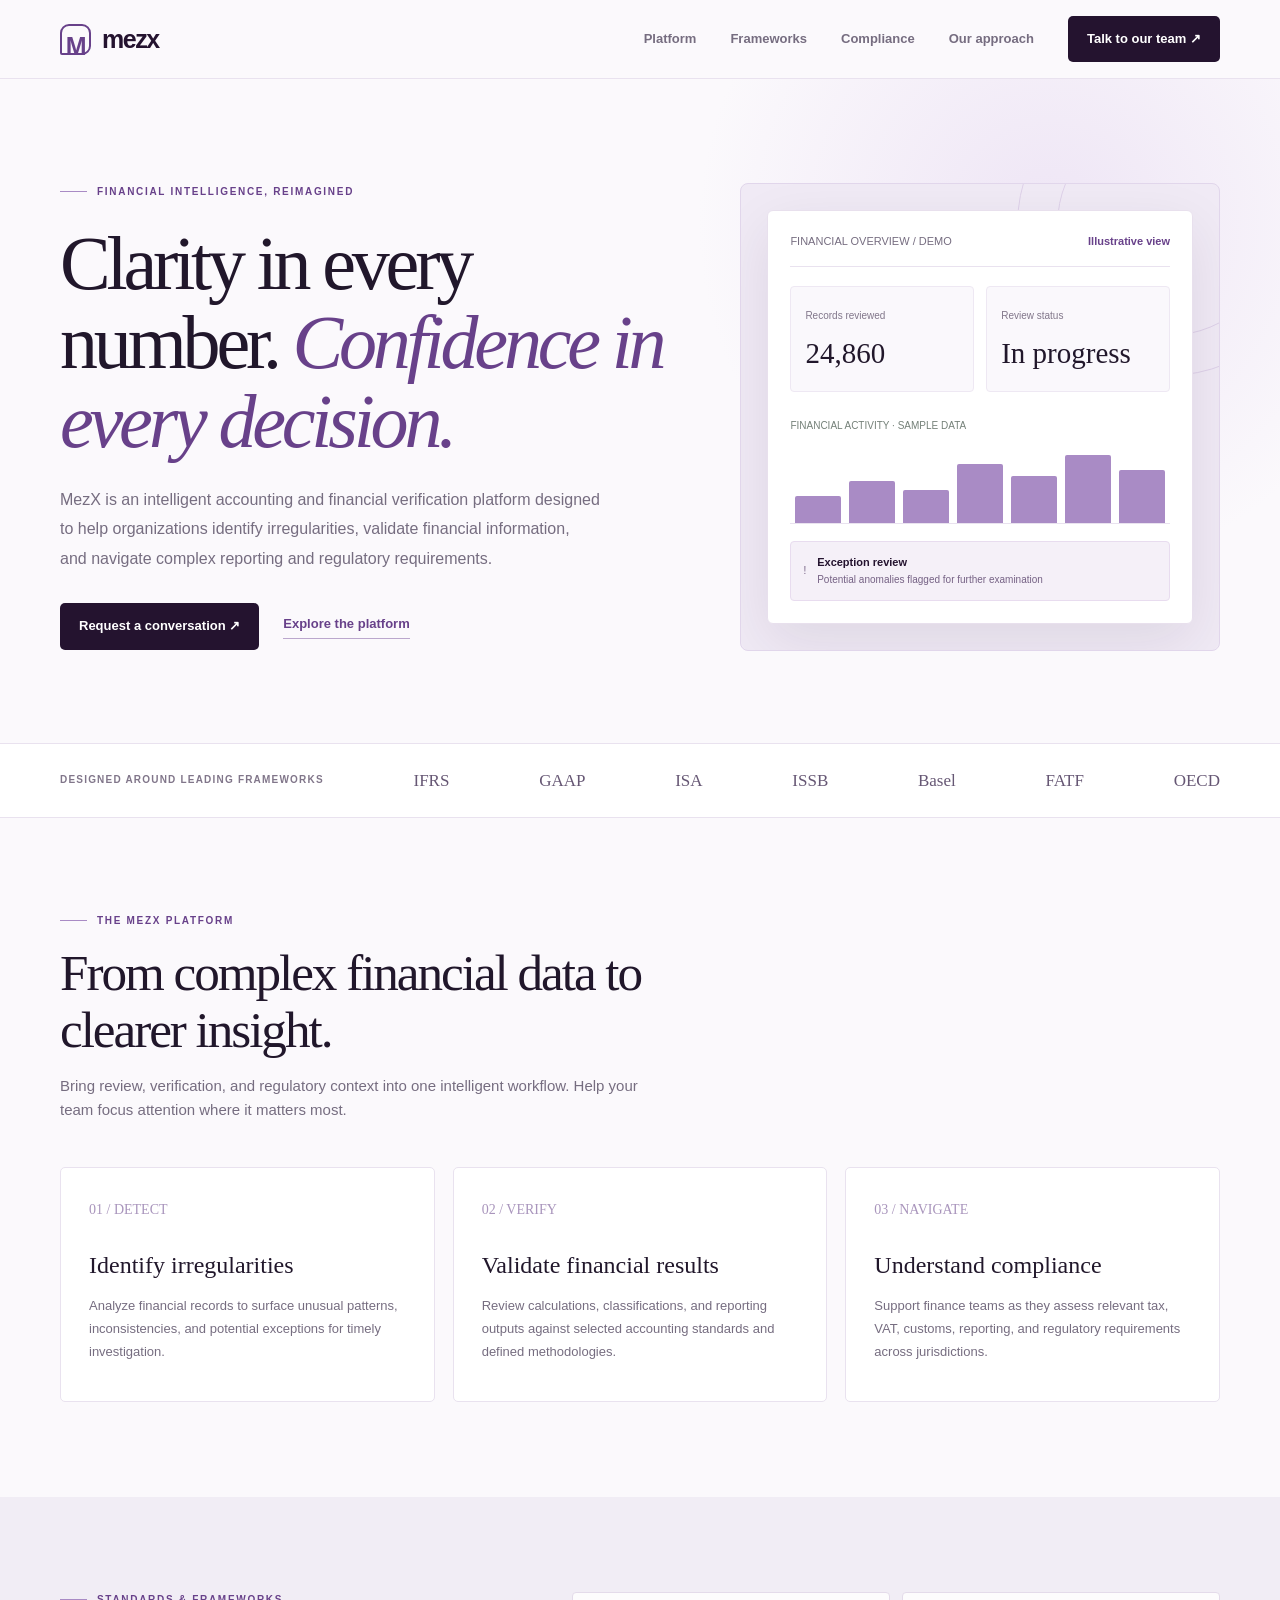
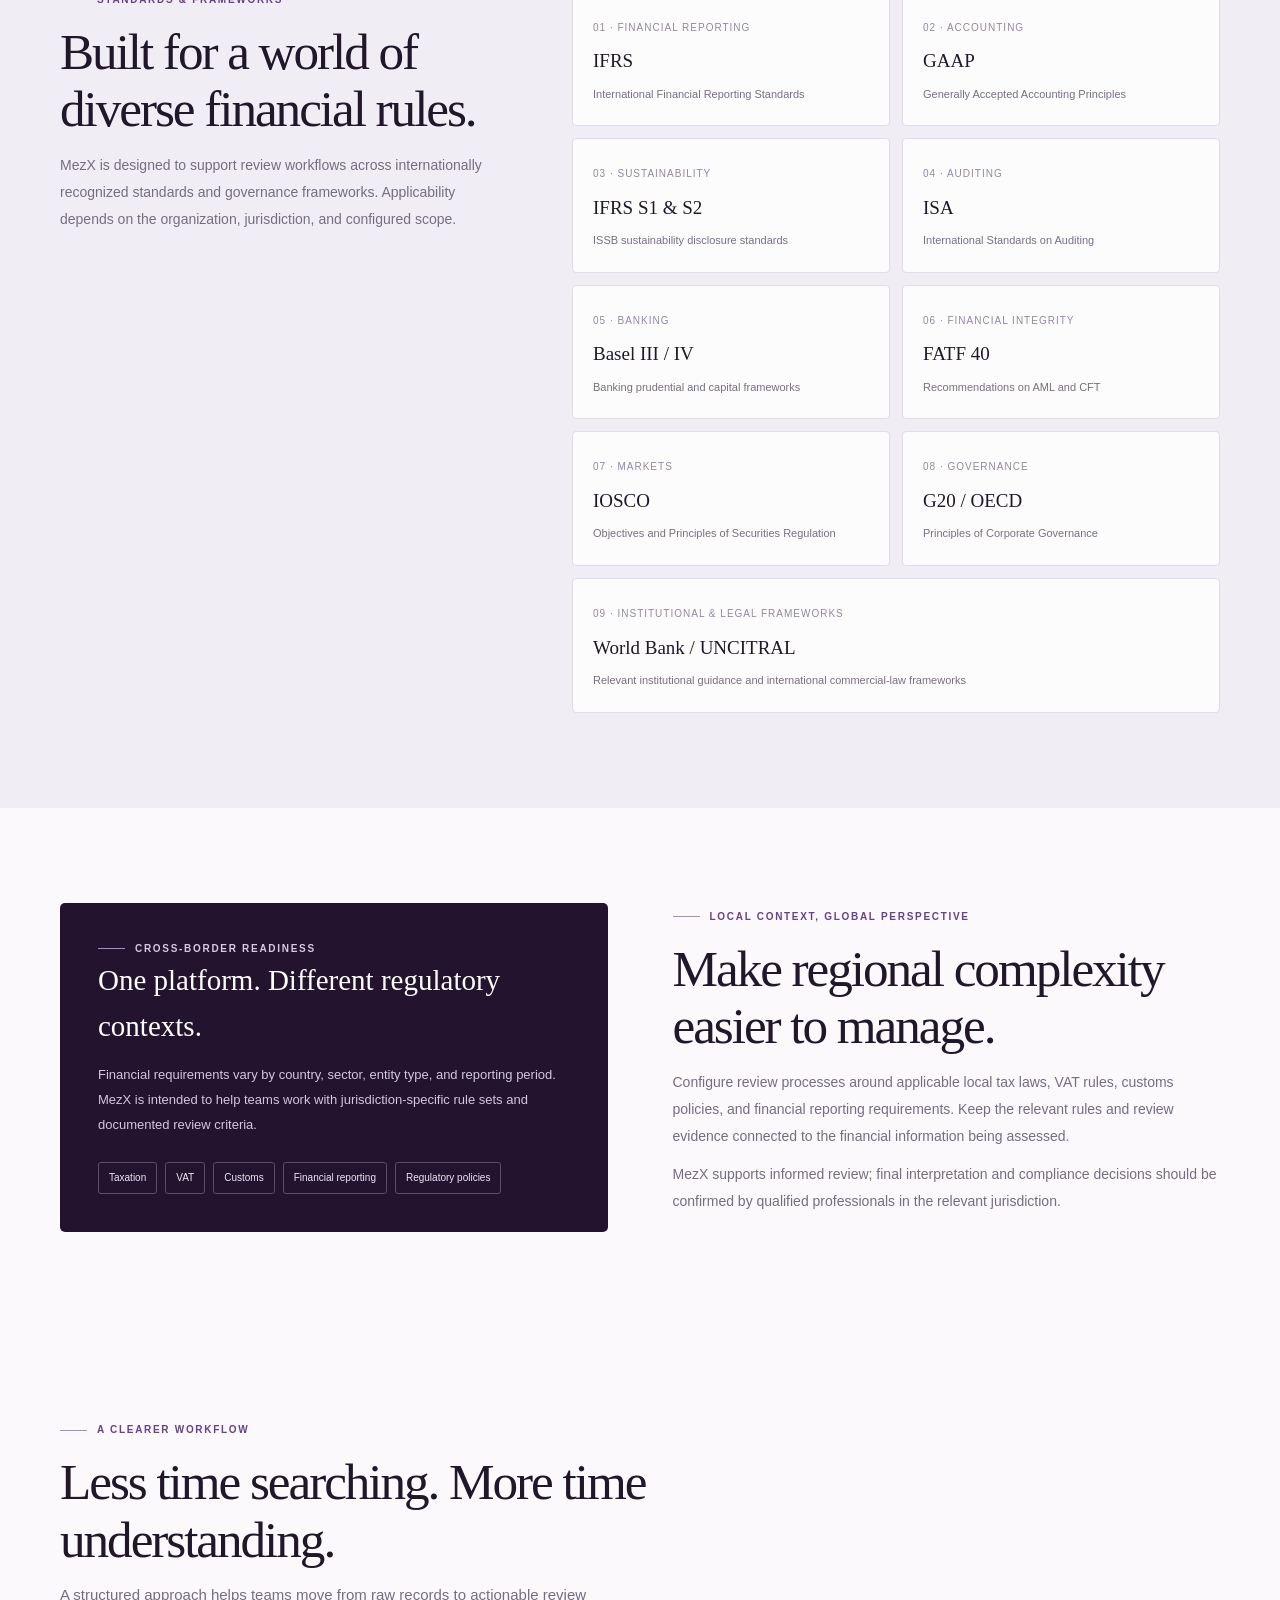
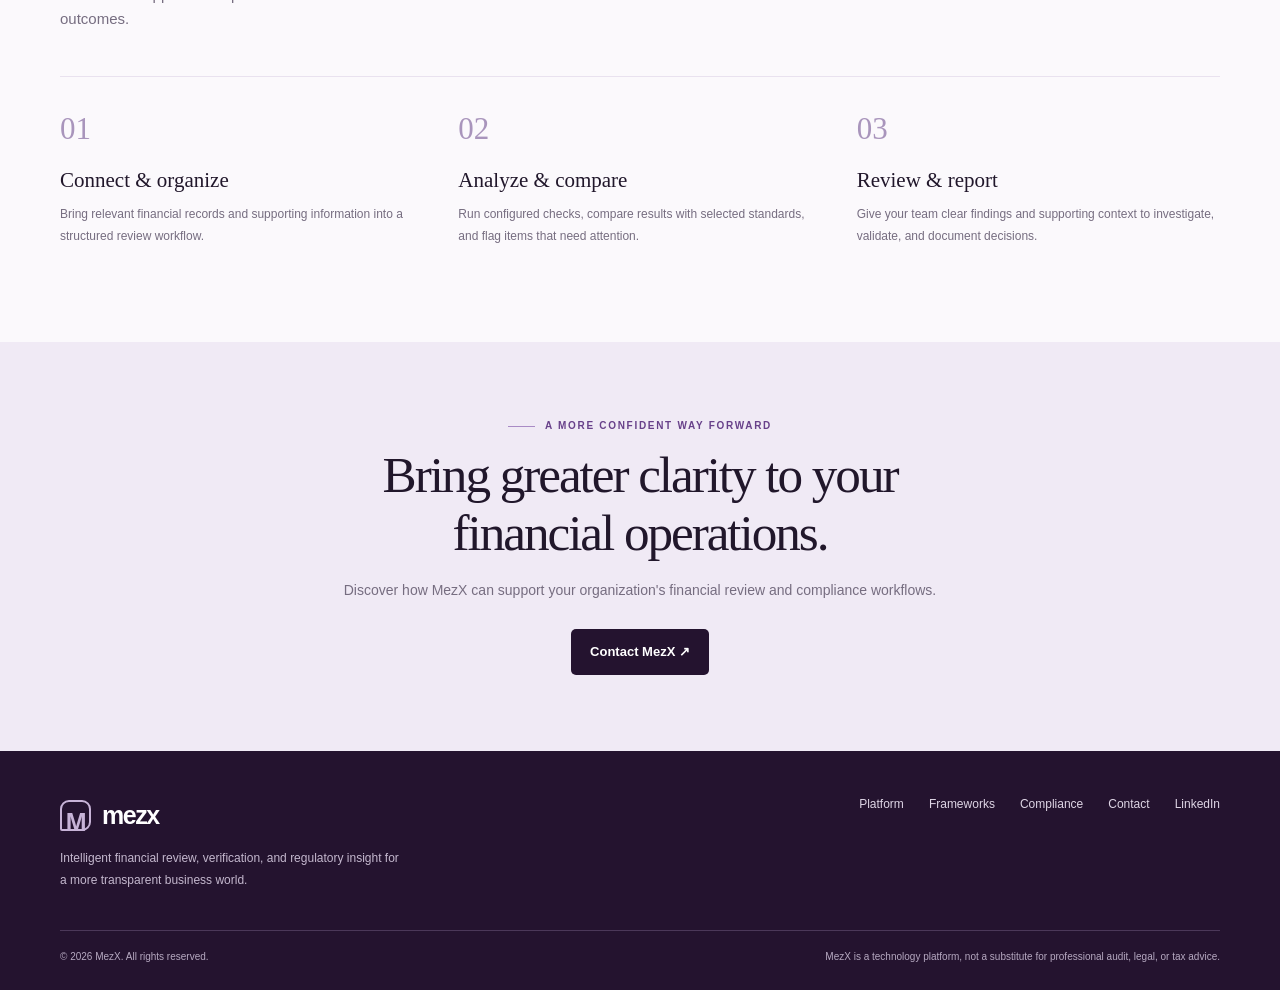
==== commit da99ec06: "Update index.html" ====
--- a/index.html
+++ b/index.html
@@ -1,148 +1,1201 @@
 <!DOCTYPE html>
 <html lang="en">
 <head>
-  <meta charset="UTF-8">
-  <meta name="viewport" content="width=device-width, initial-scale=1.0">
-  <meta name="description" content="MezX helps finance teams detect irregularities, validate financial information, and navigate accounting and regulatory frameworks.">
-  <title>MezX — Financial clarity, at speed</title>
-  <link rel="stylesheet" href="mezx_style.css">
+<meta charset="UTF-8">
+<meta name="viewport" content="width=device-width, initial-scale=1.0">
+<meta name="description" content="MezX intelligent accounting and financial verification platform.">
+<title>MezX — Financial Clarity</title>
+
+<style>
+:root {
+  --blackcurrant: #24132F;
+  --purple: #68418A;
+  --light-purple: #A98BC5;
+  --white: #FFFFFF;
+  --paper: #FBF9FC;
+  --ink: #21172B;
+  --muted: #766D80;
+  --line: #E9E2EF;
+  --serif: Georgia, "Times New Roman", serif;
+  --sans: Inter, Arial, sans-serif;
+}
+
+* {
+  box-sizing: border-box;
+  margin: 0;
+  padding: 0;
+}
+
+html {
+  scroll-behavior: smooth;
+}
+
+body {
+  background: var(--paper);
+  color: var(--ink);
+  font-family: var(--sans);
+  line-height: 1.6;
+}
+
+a {
+  text-decoration: none;
+  color: inherit;
+}
+
+.wrap {
+  width: min(1160px, calc(100% - 48px));
+  margin: auto;
+}
+
+/* NAVIGATION */
+
+header {
+  position: sticky;
+  top: 0;
+  z-index: 10;
+  background: rgba(251,249,252,.95);
+  backdrop-filter: blur(14px);
+  border-bottom: 1px solid var(--line);
+}
+
+.nav {
+  height: 78px;
+  display: flex;
+  align-items: center;
+  justify-content: space-between;
+}
+
+.brand {
+  display: flex;
+  align-items: center;
+  gap: 11px;
+  font-weight: 750;
+  font-size: 25px;
+  letter-spacing: -1.5px;
+  color: var(--blackcurrant);
+}
+
+.brand-mark {
+  width: 31px;
+  height: 31px;
+  border: 2px solid var(--purple);
+  border-radius: 9px 9px 9px 2px;
+  display: grid;
+  place-items: center;
+  color: var(--purple);
+  font-weight: 800;
+}
+
+.navlinks {
+  display: flex;
+  align-items: center;
+  gap: 34px;
+  color: var(--muted);
+  font-size: 13px;
+  font-weight: 600;
+}
+
+.navlinks a:hover {
+  color: var(--purple);
+}
+
+.nav-cta,
+.btn-primary {
+  background: var(--blackcurrant);
+  color: white;
+  border-radius: 5px;
+  padding: 13px 19px;
+  font-size: 13px;
+  font-weight: 650;
+  transition: .2s;
+  display: inline-block;
+}
+
+.nav-cta:hover,
+.btn-primary:hover {
+  background: var(--purple);
+  transform: translateY(-1px);
+}
+
+.menu-btn {
+  display: none;
+  background: none;
+  border: none;
+  font-size: 24px;
+}
+
+/* HERO */
+
+.hero {
+  padding: 104px 0 92px;
+  background:
+    radial-gradient(circle at 82% 22%, #EEE5F5 0, transparent 30%),
+    var(--paper);
+}
+
+.hero-grid {
+  display: grid;
+  grid-template-columns: 1.12fr .88fr;
+  align-items: center;
+  gap: 70px;
+}
+
+.eyebrow {
+  color: var(--purple);
+  text-transform: uppercase;
+  letter-spacing: .17em;
+  font-size: 10px;
+  font-weight: 800;
+  display: flex;
+  align-items: center;
+  gap: 10px;
+}
+
+.eyebrow:before {
+  content: "";
+  width: 27px;
+  height: 1px;
+  background: var(--light-purple);
+}
+
+h1 {
+  font-family: var(--serif);
+  font-weight: 400;
+  font-size: clamp(48px, 6vw, 76px);
+  line-height: 1.04;
+  letter-spacing: -.055em;
+  margin: 24px 0;
+}
+
+h1 em {
+  color: var(--purple);
+}
+
+.hero-copy {
+  max-width: 540px;
+  color: var(--muted);
+  font-size: 16px;
+  line-height: 1.85;
+  margin-bottom: 30px;
+}
+
+.hero-actions {
+  display: flex;
+  align-items: center;
+  gap: 24px;
+}
+
+.text-link {
+  font-size: 13px;
+  font-weight: 650;
+  color: var(--purple);
+  border-bottom: 1px solid #BBA7CD;
+  padding-bottom: 3px;
+}
+
+/* DASHBOARD */
+
+.visual {
+  min-height: 420px;
+  background: #F0EAF5;
+  border: 1px solid #E1D6EB;
+  border-radius: 8px;
+  padding: 26px;
+  position: relative;
+  overflow: hidden;
+}
+
+.visual:before {
+  content: "";
+  position: absolute;
+  width: 300px;
+  height: 300px;
+  border: 1px solid #DED1E9;
+  border-radius: 50%;
+  right: -100px;
+  top: -110px;
+}
+
+.visual:after {
+  content: "";
+  position: absolute;
+  width: 220px;
+  height: 220px;
+  border: 1px solid #DED1E9;
+  border-radius: 50%;
+  right: -60px;
+  top: -70px;
+}
+
+.dash {
+  position: relative;
+  z-index: 1;
+  background: white;
+  border: 1px solid #E8E0ED;
+  border-radius: 6px;
+  padding: 22px;
+  box-shadow: 0 18px 55px rgba(43,22,58,.09);
+}
+
+.dash-top {
+  display: flex;
+  justify-content: space-between;
+  font-size: 11px;
+  color: var(--muted);
+  border-bottom: 1px solid var(--line);
+  padding-bottom: 15px;
+}
+
+.live {
+  color: var(--purple);
+  font-weight: 700;
+}
+
+.metric-row {
+  display: grid;
+  grid-template-columns: 1fr 1fr;
+  gap: 12px;
+  margin: 19px 0;
+}
+
+.metric {
+  padding: 14px;
+  background: #FAF8FC;
+  border: 1px solid #EEE8F3;
+  border-radius: 4px;
+}
+
+.metric small {
+  color: #81768A;
+  font-size: 10px;
+}
+
+.metric strong {
+  display: block;
+  font-family: var(--serif);
+  font-size: 29px;
+  font-weight: 400;
+  margin-top: 4px;
+}
+
+.bars {
+  display: flex;
+  align-items: end;
+  gap: 8px;
+  height: 88px;
+  padding: 9px 5px 0;
+  border-bottom: 1px solid var(--line);
+}
+
+.bars i {
+  display: block;
+  flex: 1;
+  background: var(--light-purple);
+  border-radius: 2px 2px 0 0;
+}
+
+.bars i:nth-child(1) {height:35%}
+.bars i:nth-child(2) {height:54%}
+.bars i:nth-child(3) {height:42%}
+.bars i:nth-child(4) {height:76%}
+.bars i:nth-child(5) {height:60%}
+.bars i:nth-child(6) {height:88%}
+.bars i:nth-child(7) {height:68%}
+
+.alert {
+  display: flex;
+  gap: 11px;
+  align-items: center;
+  margin-top: 17px;
+  padding: 12px;
+  background: #F5F0F8;
+  border: 1px solid #E8DCEF;
+  border-radius: 4px;
+  font-size: 10px;
+  color: #756184;
+}
+
+.alert b {
+  color: var(--blackcurrant);
+  display: block;
+  font-size: 11px;
+}
+
+/* FRAMEWORK STRIP */
+
+.trust-strip {
+  border-top: 1px solid var(--line);
+  border-bottom: 1px solid var(--line);
+  background: white;
+  padding: 23px 0;
+}
+
+.trust-inner {
+  display: flex;
+  justify-content: space-between;
+  align-items: center;
+  gap: 20px;
+  flex-wrap: wrap;
+}
+
+.trust-inner span {
+  color: #81768A;
+  font-size: 10px;
+  letter-spacing: .12em;
+  text-transform: uppercase;
+  font-weight: 700;
+}
+
+.trust-inner strong {
+  color: #665774;
+  font-family: var(--serif);
+  font-size: 17px;
+  font-weight: 400;
+}
+
+/* GENERAL SECTIONS */
+
+section {
+  padding: 95px 0;
+}
+
+.section-head {
+  max-width: 650px;
+  margin-bottom: 45px;
+}
+
+h2 {
+  font-family: var(--serif);
+  font-weight: 400;
+  letter-spacing: -.04em;
+  font-size: clamp(36px, 4vw, 52px);
+  line-height: 1.12;
+  margin: 15px 0;
+}
+
+.section-head p {
+  color: var(--muted);
+  font-size: 15px;
+  max-width: 590px;
+}
+
+/* FEATURES */
+
+.features {
+  display: grid;
+  grid-template-columns: repeat(3, 1fr);
+  gap: 18px;
+}
+
+.feature {
+  padding: 28px;
+  background: white;
+  border: 1px solid var(--line);
+  min-height: 235px;
+  border-radius: 5px;
+}
+
+.feature-num {
+  color: #A995BC;
+  font-family: var(--serif);
+  font-size: 14px;
+}
+
+.feature h3 {
+  font-family: var(--serif);
+  font-size: 24px;
+  font-weight: 400;
+  margin: 25px 0 9px;
+}
+
+.feature p {
+  color: var(--muted);
+  font-size: 13px;
+  line-height: 1.8;
+}
+
+/* FRAMEWORKS */
+
+.framework-section {
+  background: #F1EDF5;
+}
+
+.framework-grid {
+  display: grid;
+  grid-template-columns: .8fr 1.2fr;
+  gap: 80px;
+  align-items: start;
+}
+
+.framework-intro {
+  position: sticky;
+  top: 115px;
+}
+
+.framework-intro p {
+  color: var(--muted);
+  font-size: 14px;
+  line-height: 1.9;
+}
+
+.framework-list {
+  display: grid;
+  grid-template-columns: 1fr 1fr;
+  gap: 12px;
+}
+
+.framework {
+  background: rgba(255,255,255,.85);
+  border: 1px solid #E4DBEA;
+  padding: 20px;
+  min-height: 112px;
+  border-radius: 4px;
+}
+
+.framework small {
+  color: #9586A1;
+  font-size: 10px;
+  letter-spacing: .1em;
+}
+
+.framework strong {
+  display: block;
+  font-family: var(--serif);
+  font-weight: 400;
+  font-size: 19px;
+  margin: 8px 0 3px;
+}
+
+.framework span {
+  color: #796E83;
+  font-size: 11px;
+}
+
+.framework.wide {
+  grid-column: span 2;
+}
+
+/* REGIONAL COMPLIANCE */
+
+.regions {
+  display: grid;
+  grid-template-columns: 1fr 1fr;
+  gap: 65px;
+  align-items: center;
+}
+
+.region-panel {
+  background: var(--blackcurrant);
+  color: white;
+  padding: 38px;
+  border-radius: 5px;
+}
+
+.region-panel h3 {
+  font-family: var(--serif);
+  font-size: 29px;
+  font-weight: 400;
+  margin: 0 0 14px;
+}
+
+.region-panel p {
+  color: #D3C7DC;
+  font-size: 13px;
+  line-height: 1.9;
+}
+
+.region-panel .eyebrow {
+  color: #D8C8E5;
+}
+
+.region-tags {
+  display: flex;
+  flex-wrap: wrap;
+  gap: 8px;
+  margin-top: 25px;
+}
+
+.region-tags span {
+  border: 1px solid #604A70;
+  color: #EEE6F3;
+  border-radius: 3px;
+  padding: 7px 10px;
+  font-size: 10px;
+}
+
+.region-copy p {
+  color: var(--muted);
+  font-size: 14px;
+  line-height: 1.9;
+  margin-bottom: 12px;
+}
+
+/* WORKFLOW */
+
+.steps {
+  display: grid;
+  grid-template-columns: repeat(3, 1fr);
+  gap: 35px;
+  border-top: 1px solid var(--line);
+  padding-top: 27px;
+}
+
+.step b {
+  font-family: var(--serif);
+  font-size: 31px;
+  font-weight: 400;
+  color: #A995BC;
+}
+
+.step h3 {
+  font-family: var(--serif);
+  font-size: 21px;
+  font-weight: 400;
+  margin: 10px 0 7px;
+}
+
+.step p {
+  color: var(--muted);
+  font-size: 12px;
+  line-height: 1.8;
+}
+
+/* CTA */
+
+.cta {
+  background: #F0EAF5;
+  padding: 76px 0;
+  text-align: center;
+}
+
+.cta h2 {
+  max-width: 650px;
+  margin: 12px auto 18px;
+}
+
+.cta p {
+  color: var(--muted);
+  font-size: 14px;
+  margin: 0 auto 27px;
+}
+
+/* FOOTER */
+
+footer {
+  background: var(--blackcurrant);
+  color: white;
+  padding: 44px 0 25px;
+}
+
+footer .brand {
+  color: white;
+}
+
+footer .brand-mark {
+  border-color: #C7B3D7;
+  color: #C7B3D7;
+}
+
+.footer-top {
+  display: flex;
+  justify-content: space-between;
+  align-items: start;
+  gap: 30px;
+  padding-bottom: 38px;
+}
+
+.footer-note {
+  max-width: 340px;
+  color: #C4B8CE;
+  font-size: 12px;
+  margin-top: 13px;
+  line-height: 1.8;
+}
+
+.footer-links {
+  display: flex;
+  gap: 25px;
+  color: #DED5E5;
+  font-size: 12px;
+}
+
+.footer-bottom {
+  border-top: 1px solid #4B3859;
+  padding-top: 18px;
+  color: #B6A9C1;
+  font-size: 10px;
+  display: flex;
+  justify-content: space-between;
+  gap: 15px;
+  flex-wrap: wrap;
+}
+
+/* RESPONSIVE DESIGN */
+
+@media (max-width: 850px) {
+  .hero-grid,
+  .framework-grid,
+  .regions {
+    grid-template-columns: 1fr;
+    gap: 35px;
+  }
+
+  .visual {
+    min-height: auto;
+  }
+
+  .framework-intro {
+    position: static;
+  }
+
+  .features {
+    grid-template-columns: 1fr 1fr;
+  }
+
+  .navlinks {
+    gap: 17px;
+  }
+}
+
+@media (max-width: 620px) {
+  .wrap {
+    width: min(100% - 34px, 1160px);
+  }
+
+  .nav {
+    height: 68px;
+  }
+
+  .menu-btn {
+    display: block;
+    color: var(--blackcurrant);
+  }
+
+  .navlinks {
+    display: none;
+    position: absolute;
+    top: 68px;
+    left: 0;
+    right: 0;
+    background: var(--paper);
+    padding: 20px 25px 25px;
+    border-bottom: 1px solid var(--line);
+    flex-direction: column;
+    align-items: stretch;
+  }
+
+  .navlinks.open {
+    display: flex;
+  }
+
+  .nav-cta {
+    text-align: center;
+  }
+
+  .hero {
+    padding: 72px 0 65px;
+  }
+
+  .hero-grid {
+    gap: 42px;
+  }
+
+  h1 {
+    font-size: 49px;
+  }
+
+  .hero-actions {
+    align-items: flex-start;
+    flex-direction: column;
+    gap: 17px;
+  }
+
+  section {
+    padding: 70px 0;
+  }
+
+  .features,
+  .framework-list,
+  .steps {
+    grid-template-columns: 1fr;
+  }
+
+  .framework.wide {
+    grid-column: auto;
+  }
+
+  .trust-inner {
+    justify-content: flex-start;
+  }
+
+  .trust-inner span {
+    width: 100%;
+  }
+
+  .footer-top {
+    flex-direction: column;
+  }
+
+  .footer-links {
+    flex-wrap: wrap;
+  }
+}
+</style>
 </head>
+
 <body>
+
+<!-- HEADER -->
+
 <header>
   <div class="wrap nav">
-    <a class="brand" href="#home" aria-label="MezX home"><span class="brand-mark">M</span>mezx</a>
-    <button class="menu-btn" aria-label="Toggle navigation" onclick="document.querySelector('.navlinks').classList.toggle('open')">☰</button>
-    <nav class="navlinks" aria-label="Main navigation">
-      <a href="#platform">Platform</a><a href="#frameworks">Frameworks</a><a href="#compliance">Compliance</a><a href="#approach">Our approach</a>
-      <a class="nav-cta" href="mailto:mezx.global@proton.me">Talk to our team ↗</a>
+
+    <a class="brand" href="#home" aria-label="MezX home">
+      <span class="brand-mark">M</span>
+      mezx
+    </a>
+
+    <button class="menu-btn"
+      aria-label="Toggle navigation"
+      onclick="document.querySelector('.navlinks').classList.toggle('open')">
+      ☰
+    </button>
+
+    <nav class="navlinks">
+      <a href="#platform">Platform</a>
+      <a href="#frameworks">Frameworks</a>
+      <a href="#compliance">Compliance</a>
+      <a href="#approach">Our approach</a>
+      <a class="nav-cta" href="mailto:hello@mezx.com">
+        Talk to our team ↗
+      </a>
     </nav>
+
   </div>
 </header>
 
 <main id="home">
-  <section class="hero">
-    <div class="wrap hero-grid">
-      <div>
-        <div class="eyebrow">Financial intelligence, reimagined</div>
-        <h1>Clarity in every number. <em>Confidence in every decision.</em></h1>
-        <p class="hero-copy">MezX is an intelligent accounting and financial verification platform designed to help organizations identify irregularities, validate financial information, and navigate complex reporting and regulatory requirements.</p>
-        <div class="hero-actions">
-          <a class="btn-primary" href="mailto:mezx.global@proton.me">Request a conversation ↗</a>
-          <a class="text-link" href="#platform">Explore the platform</a>
+
+<!-- HERO SECTION -->
+
+<section class="hero">
+  <div class="wrap hero-grid">
+
+    <div>
+      <div class="eyebrow">
+        Financial intelligence, reimagined
+      </div>
+
+      <h1>
+        Clarity in every number.
+        <em>Confidence in every decision.</em>
+      </h1>
+
+      <p class="hero-copy">
+        MezX is an intelligent accounting and financial verification
+        platform designed to help organizations identify irregularities,
+        validate financial information, and navigate complex reporting
+        and regulatory requirements.
+      </p>
+
+      <div class="hero-actions">
+        <a class="btn-primary" href="mailto:hello@mezx.com">
+          Request a conversation ↗
+        </a>
+
+        <a class="text-link" href="#platform">
+          Explore the platform
+        </a>
+      </div>
+    </div>
+
+    <!-- DASHBOARD -->
+
+    <div class="visual">
+      <div class="dash">
+
+        <div class="dash-top">
+          <span>FINANCIAL OVERVIEW / DEMO</span>
+          <span class="live">Illustrative view</span>
         </div>
-      </div>
-      <div class="visual" aria-label="Illustrative financial analytics dashboard">
-        <div class="dash">
-          <div class="dash-top"><span>FINANCIAL OVERVIEW / DEMO</span><span class="live">Illustrative view</span></div>
-          <div class="metric-row">
-            <div class="metric"><small>Records reviewed</small><strong>24,860</strong></div>
-            <div class="metric"><small>Review status</small><strong>In progress</strong></div>
+
+        <div class="metric-row">
+
+          <div class="metric">
+            <small>Records reviewed</small>
+            <strong>24,860</strong>
           </div>
-          <small style="color:#758179;font-size:10px">FINANCIAL ACTIVITY · SAMPLE DATA</small>
-          <div class="bars"><i></i><i></i><i></i><i></i><i></i><i></i><i></i></div>
-          <div class="alert"><span class="alert-icon">!</span><span><b>Exception review</b>Potential anomalies flagged for further examination</span></div>
+
+          <div class="metric">
+            <small>Review status</small>
+            <strong>In progress</strong>
+          </div>
+
         </div>
+
+        <small style="color:#758179;font-size:10px">
+          FINANCIAL ACTIVITY · SAMPLE DATA
+        </small>
+
+        <div class="bars">
+          <i></i><i></i><i></i><i></i>
+          <i></i><i></i><i></i>
+        </div>
+
+        <div class="alert">
+          <span class="alert-icon">!</span>
+          <span>
+            <b>Exception review</b>
+            Potential anomalies flagged for further examination
+          </span>
+        </div>
+
       </div>
     </div>
-  </section>
-
-  <div class="trust-strip">
-    <div class="wrap trust-inner">
-      <span>Designed around leading frameworks</span>
-      <strong>IFRS</strong><strong>GAAP</strong><strong>ISA</strong><strong>ISSB</strong><strong>Basel</strong><strong>FATF</strong><strong>OECD</strong>
+
+  </div>
+</section>
+
+<!-- FRAMEWORK STRIP -->
+
+<div class="trust-strip">
+  <div class="wrap trust-inner">
+
+    <span>Designed around leading frameworks</span>
+    <strong>IFRS</strong>
+    <strong>GAAP</strong>
+    <strong>ISA</strong>
+    <strong>ISSB</strong>
+    <strong>Basel</strong>
+    <strong>FATF</strong>
+    <strong>OECD</strong>
+
+  </div>
+</div>
+
+<!-- PLATFORM -->
+
+<section id="platform">
+  <div class="wrap">
+
+    <div class="section-head">
+      <div class="eyebrow">The MezX platform</div>
+
+      <h2>
+        From complex financial data to clearer insight.
+      </h2>
+
+      <p>
+        Bring review, verification, and regulatory context into one
+        intelligent workflow. Help your team focus attention where
+        it matters most.
+      </p>
+    </div>
+
+    <div class="features">
+
+      <article class="feature">
+        <span class="feature-num">01 / DETECT</span>
+        <h3>Identify irregularities</h3>
+        <p>
+          Analyze financial records to surface unusual patterns,
+          inconsistencies, and potential exceptions for timely
+          investigation.
+        </p>
+      </article>
+
+      <article class="feature">
+        <span class="feature-num">02 / VERIFY</span>
+        <h3>Validate financial results</h3>
+        <p>
+          Review calculations, classifications, and reporting
+          outputs against selected accounting standards and
+          defined methodologies.
+        </p>
+      </article>
+
+      <article class="feature">
+        <span class="feature-num">03 / NAVIGATE</span>
+        <h3>Understand compliance</h3>
+        <p>
+          Support finance teams as they assess relevant tax,
+          VAT, customs, reporting, and regulatory requirements
+          across jurisdictions.
+        </p>
+      </article>
+
     </div>
   </div>
-
-  <section id="platform">
-    <div class="wrap">
-      <div class="section-head">
-        <div class="eyebrow">The MezX platform</div>
-        <h2>From complex financial data to clearer insight.</h2>
-        <p>Bring review, verification, and regulatory context into one intelligent workflow. Help your team focus attention where it matters most.</p>
-      </div>
-      <div class="features">
-        <article class="feature"><span class="feature-num">01 / DETECT</span><h3>Identify irregularities</h3><p>Analyze financial records to surface unusual patterns, inconsistencies, and potential exceptions for timely investigation.</p></article>
-        <article class="feature"><span class="feature-num">02 / VERIFY</span><h3>Validate financial results</h3><p>Review calculations, classifications, and reporting outputs against selected accounting standards and defined methodologies.</p></article>
-        <article class="feature"><span class="feature-num">03 / NAVIGATE</span><h3>Understand compliance</h3><p>Support finance teams as they assess relevant tax, VAT, customs, reporting, and regulatory requirements across jurisdictions.</p></article>
-      </div>
+</section>
+
+<!-- FRAMEWORKS -->
+
+<section class="framework-section" id="frameworks">
+  <div class="wrap framework-grid">
+
+    <div class="framework-intro">
+      <div class="eyebrow">Standards & frameworks</div>
+
+      <h2>
+        Built for a world of diverse financial rules.
+      </h2>
+
+      <p>
+        MezX is designed to support review workflows across
+        internationally recognized standards and governance
+        frameworks. Applicability depends on the organization,
+        jurisdiction, and configured scope.
+      </p>
     </div>
-  </section>
-
-  <section class="framework-section" id="frameworks">
-    <div class="wrap framework-grid">
-      <div class="framework-intro">
-        <div class="eyebrow">Standards & frameworks</div>
-        <h2>Built for a world of diverse financial rules.</h2>
-        <p>MezX is designed to support review workflows across internationally recognized standards and governance frameworks. Applicability depends on the organization, jurisdiction, and configured scope.</p>
-      </div>
-      <div class="framework-list">
-        <div class="framework"><small>01 · FINANCIAL REPORTING</small><strong>IFRS</strong><span>International Financial Reporting Standards</span></div>
-        <div class="framework"><small>02 · ACCOUNTING</small><strong>GAAP</strong><span>Generally Accepted Accounting Principles</span></div>
-        <div class="framework"><small>03 · SUSTAINABILITY</small><strong>IFRS S1 & S2</strong><span>ISSB sustainability disclosure standards</span></div>
-        <div class="framework"><small>04 · AUDITING</small><strong>ISA</strong><span>International Standards on Auditing</span></div>
-        <div class="framework"><small>05 · BANKING</small><strong>Basel III / IV</strong><span>Banking prudential and capital frameworks</span></div>
-        <div class="framework"><small>06 · FINANCIAL INTEGRITY</small><strong>FATF 40</strong><span>Recommendations on AML and CFT</span></div>
-        <div class="framework"><small>07 · MARKETS</small><strong>IOSCO</strong><span>Objectives and Principles of Securities Regulation</span></div>
-        <div class="framework"><small>08 · GOVERNANCE</small><strong>G20 / OECD</strong><span>Principles of Corporate Governance</span></div>
-        <div class="framework wide"><small>09 · INSTITUTIONAL & LEGAL FRAMEWORKS</small><strong>World Bank / UNCITRAL</strong><span>Relevant institutional guidance and international commercial-law frameworks</span></div>
-      </div>
+
+    <div class="framework-list">
+
+      <div class="framework">
+        <small>01 · FINANCIAL REPORTING</small>
+        <strong>IFRS</strong>
+        <span>International Financial Reporting Standards</span>
+      </div>
+
+      <div class="framework">
+        <small>02 · ACCOUNTING</small>
+        <strong>GAAP</strong>
+        <span>Generally Accepted Accounting Principles</span>
+      </div>
+
+      <div class="framework">
+        <small>03 · SUSTAINABILITY</small>
+        <strong>IFRS S1 & S2</strong>
+        <span>ISSB sustainability disclosure standards</span>
+      </div>
+
+      <div class="framework">
+        <small>04 · AUDITING</small>
+        <strong>ISA</strong>
+        <span>International Standards on Auditing</span>
+      </div>
+
+      <div class="framework">
+        <small>05 · BANKING</small>
+        <strong>Basel III / IV</strong>
+        <span>Banking prudential and capital frameworks</span>
+      </div>
+
+      <div class="framework">
+        <small>06 · FINANCIAL INTEGRITY</small>
+        <strong>FATF 40</strong>
+        <span>Recommendations on AML and CFT</span>
+      </div>
+
+      <div class="framework">
+        <small>07 · MARKETS</small>
+        <strong>IOSCO</strong>
+        <span>Objectives and Principles of Securities Regulation</span>
+      </div>
+
+      <div class="framework">
+        <small>08 · GOVERNANCE</small>
+        <strong>G20 / OECD</strong>
+        <span>Principles of Corporate Governance</span>
+      </div>
+
+      <div class="framework wide">
+        <small>09 · INSTITUTIONAL & LEGAL FRAMEWORKS</small>
+        <strong>World Bank / UNCITRAL</strong>
+        <span>
+          Relevant institutional guidance and international
+          commercial-law frameworks
+        </span>
+      </div>
+
     </div>
-  </section>
-
-  <section id="compliance">
-    <div class="wrap regions">
-      <div class="region-panel">
-        <div class="eyebrow" style="color:#d5e4da">Cross-border readiness</div>
-        <h3>One platform. Different regulatory contexts.</h3>
-        <p>Financial requirements vary by country, sector, entity type, and reporting period. MezX is intended to help teams work with jurisdiction-specific rule sets and documented review criteria.</p>
-        <div class="region-tags"><span>Taxation</span><span>VAT</span><span>Customs</span><span>Financial reporting</span><span>Regulatory policies</span></div>
-      </div>
-      <div class="region-copy">
-        <div class="eyebrow">Local context, global perspective</div>
-        <h2>Make regional complexity easier to manage.</h2>
-        <p>Configure review processes around applicable local tax laws, VAT rules, customs policies, and financial reporting requirements. Keep the relevant rules and review evidence connected to the financial information being assessed.</p>
-        <p>MezX supports informed review; final interpretation and compliance decisions should be confirmed by qualified professionals in the relevant jurisdiction.</p>
-      </div>
+  </div>
+</section>
+
+<!-- REGIONAL COMPLIANCE -->
+
+<section id="compliance">
+  <div class="wrap regions">
+
+    <div class="region-panel">
+
+      <div class="eyebrow">
+        Cross-border readiness
+      </div>
+
+      <h3>
+        One platform. Different regulatory contexts.
+      </h3>
+
+      <p>
+        Financial requirements vary by country, sector, entity type,
+        and reporting period. MezX is intended to help teams work
+        with jurisdiction-specific rule sets and documented
+        review criteria.
+      </p>
+
+      <div class="region-tags">
+        <span>Taxation</span>
+        <span>VAT</span>
+        <span>Customs</span>
+        <span>Financial reporting</span>
+        <span>Regulatory policies</span>
+      </div>
+
     </div>
-  </section>
-
-  <section id="approach">
-    <div class="wrap">
-      <div class="section-head">
-        <div class="eyebrow">A clearer workflow</div>
-        <h2>Less time searching. More time understanding.</h2>
-        <p>A structured approach helps teams move from raw records to actionable review outcomes.</p>
-      </div>
-      <div class="steps">
-        <div class="step"><b>01</b><h3>Connect & organize</h3><p>Bring relevant financial records and supporting information into a structured review workflow.</p></div>
-        <div class="step"><b>02</b><h3>Analyze & compare</h3><p>Run configured checks, compare results with selected standards, and flag items that need attention.</p></div>
-        <div class="step"><b>03</b><h3>Review & report</h3><p>Give your team clear findings and supporting context to investigate, validate, and document decisions.</p></div>
-      </div>
+
+    <div class="region-copy">
+
+      <div class="eyebrow">
+        Local context, global perspective
+      </div>
+
+      <h2>
+        Make regional complexity easier to manage.
+      </h2>
+
+      <p>
+        Configure review processes around applicable local tax laws,
+        VAT rules, customs policies, and financial reporting
+        requirements. Keep the relevant rules and review evidence
+        connected to the financial information being assessed.
+      </p>
+
+      <p>
+        MezX supports informed review; final interpretation and
+        compliance decisions should be confirmed by qualified
+        professionals in the relevant jurisdiction.
+      </p>
+
     </div>
-  </section>
-
-  <section class="cta">
-    <div class="wrap">
-      <div class="eyebrow" style="justify-content:center">A more confident way forward</div>
-      <h2>Bring greater clarity to your financial operations.</h2>
-      <p>Discover how MezX can support your organization's financial review and compliance workflows.</p>
-      <a class="btn-primary" href="mailto:mezx.global@proton.me">Contact MezX ↗</a>
+  </div>
+</section>
+
+<!-- WORKFLOW -->
+
+<section id="approach">
+  <div class="wrap">
+
+    <div class="section-head">
+
+      <div class="eyebrow">
+        A clearer workflow
+      </div>
+
+      <h2>
+        Less time searching. More time understanding.
+      </h2>
+
+      <p>
+        A structured approach helps teams move from raw records
+        to actionable review outcomes.
+      </p>
+
     </div>
-  </section>
+
+    <div class="steps">
+
+      <div class="step">
+        <b>01</b>
+        <h3>Connect & organize</h3>
+        <p>
+          Bring relevant financial records and supporting
+          information into a structured review workflow.
+        </p>
+      </div>
+
+      <div class="step">
+        <b>02</b>
+        <h3>Analyze & compare</h3>
+        <p>
+          Run configured checks, compare results with selected
+          standards, and flag items that need attention.
+        </p>
+      </div>
+
+      <div class="step">
+        <b>03</b>
+        <h3>Review & report</h3>
+        <p>
+          Give your team clear findings and supporting context
+          to investigate, validate, and document decisions.
+        </p>
+      </div>
+
+    </div>
+  </div>
+</section>
+
+<!-- CONTACT CTA -->
+
+<section class="cta">
+  <div class="wrap">
+
+    <div class="eyebrow" style="justify-content:center">
+      A more confident way forward
+    </div>
+
+    <h2>
+      Bring greater clarity to your financial operations.
+    </h2>
+
+    <p>
+      Discover how MezX can support your organization's
+      financial review and compliance workflows.
+    </p>
+
+    <a class="btn-primary" href="mailto:hello@mezx.com">
+      Contact MezX ↗
+    </a>
+
+  </div>
+</section>
+
 </main>
+
+<!-- FOOTER -->
 
 <footer>
   <div class="wrap">
+
     <div class="footer-top">
+
       <div>
-        <a class="brand" href="#home"><span class="brand-mark">M</span>mezx</a>
-        <p class="footer-note">Intelligent financial review, verification, and regulatory insight for a more transparent business world.</p>
-      </div>
-      <div class="footer-links"><a href="#platform">Platform</a><a href="#frameworks">Frameworks</a><a href="#compliance">Compliance</a><a href="mailto:mezx.global@proton.me">Contact</a><a href="https://www.linkedin.com/company/mezx" target="_blank" rel="noopener noreferrer">LinkedIn</a></div>
+        <a class="brand" href="#home">
+          <span class="brand-mark">M</span>
+          mezx
+        </a>
+
+        <p class="footer-note">
+          Intelligent financial review, verification, and
+          regulatory insight for a more transparent business world.
+        </p>
+      </div>
+
+      <div class="footer-links">
+        <a href="#platform">Platform</a>
+        <a href="#frameworks">Frameworks</a>
+        <a href="#compliance">Compliance</a>
+        <a href="mailto:hello@mezx.com">Contact</a>
+        <a href="https://www.linkedin.com/company/mezx"
+   target="_blank"
+   rel="noopener noreferrer">
+   LinkedIn
+</a>
+      </div>
+
     </div>
-    <div class="company-facts"><span>Company size: 11–50 employees</span><span>Founded: 2026</span></div>
-    <div class="footer-bottom"><span>© 2026 MezX. All rights reserved.</span><span>MezX is a technology platform, not a substitute for professional audit, legal, or tax advice.</span></div>
+
+    <div class="footer-bottom">
+      <span>© 2026 MezX. All rights reserved.</span>
+
+      <span>
+        MezX is a technology platform, not a substitute for
+        professional audit, legal, or tax advice.
+      </span>
+    </div>
+
   </div>
 </footer>
+
 </body>
 </html>
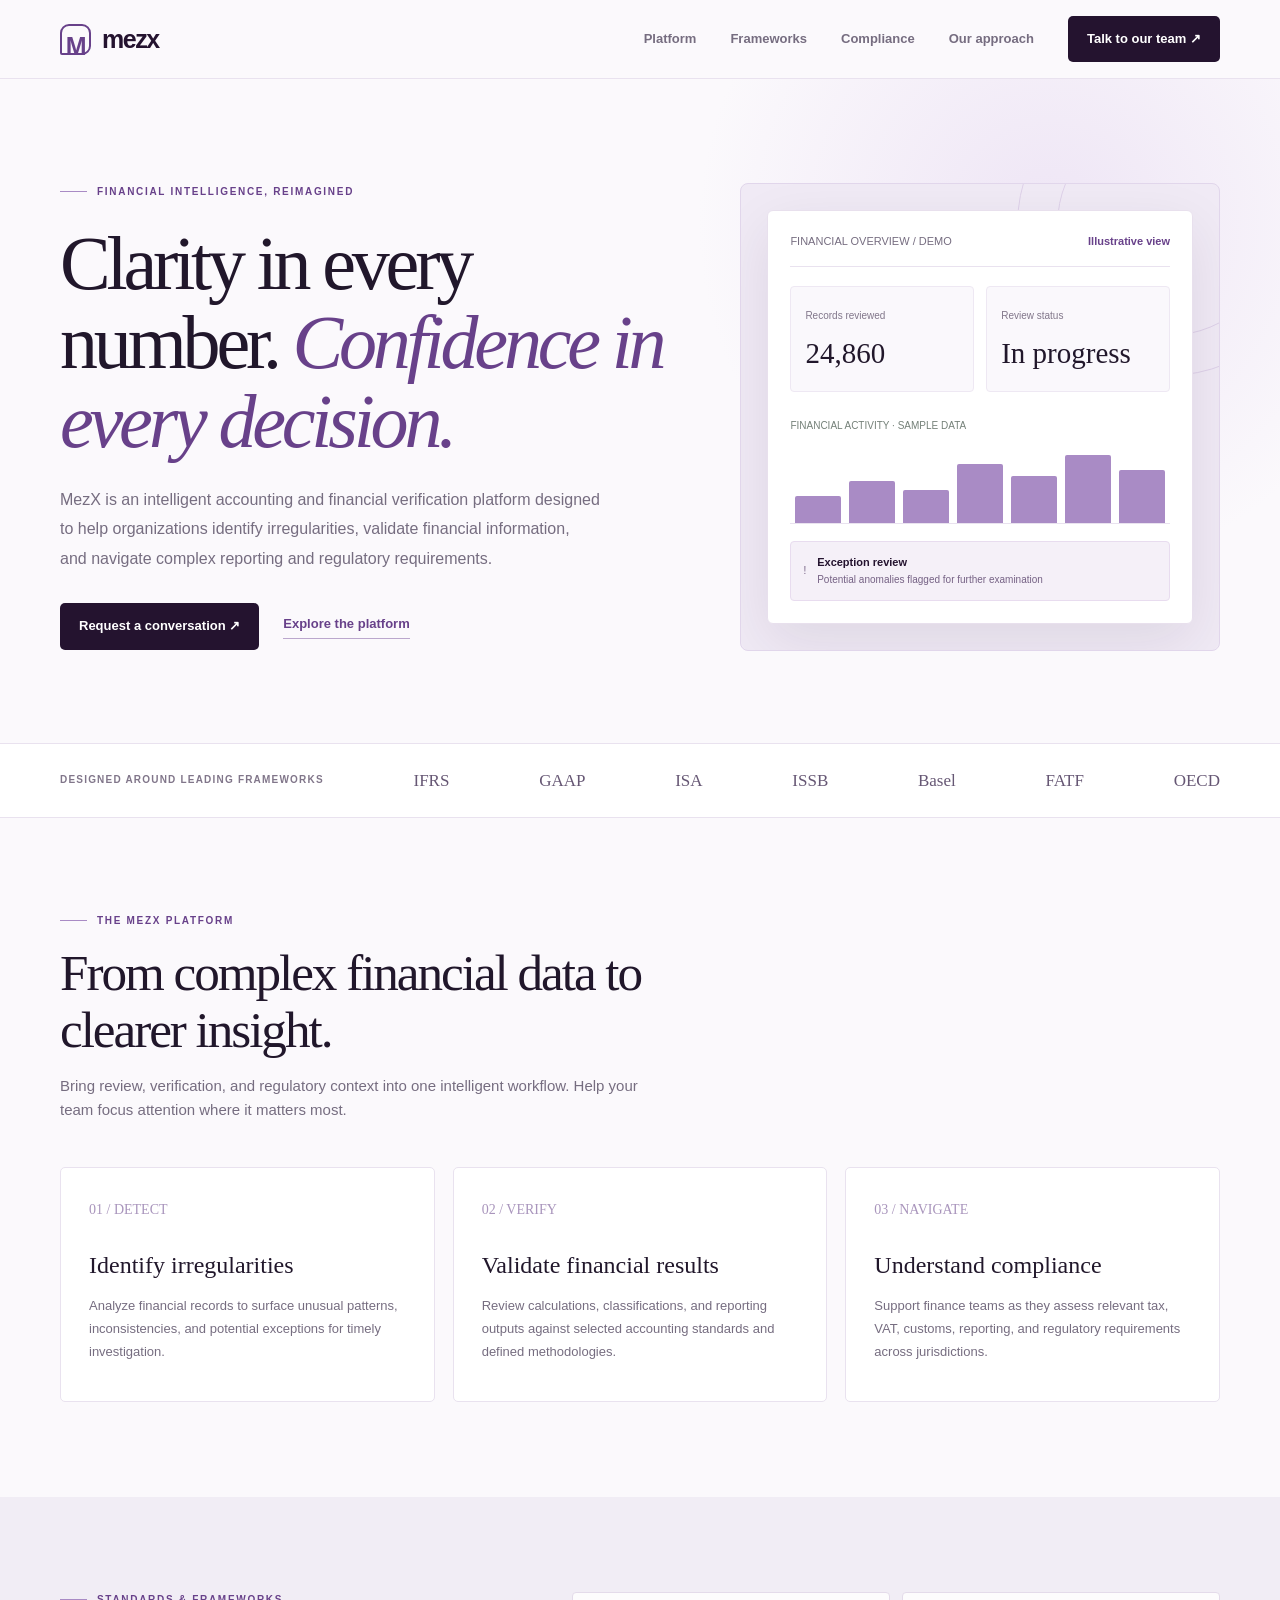
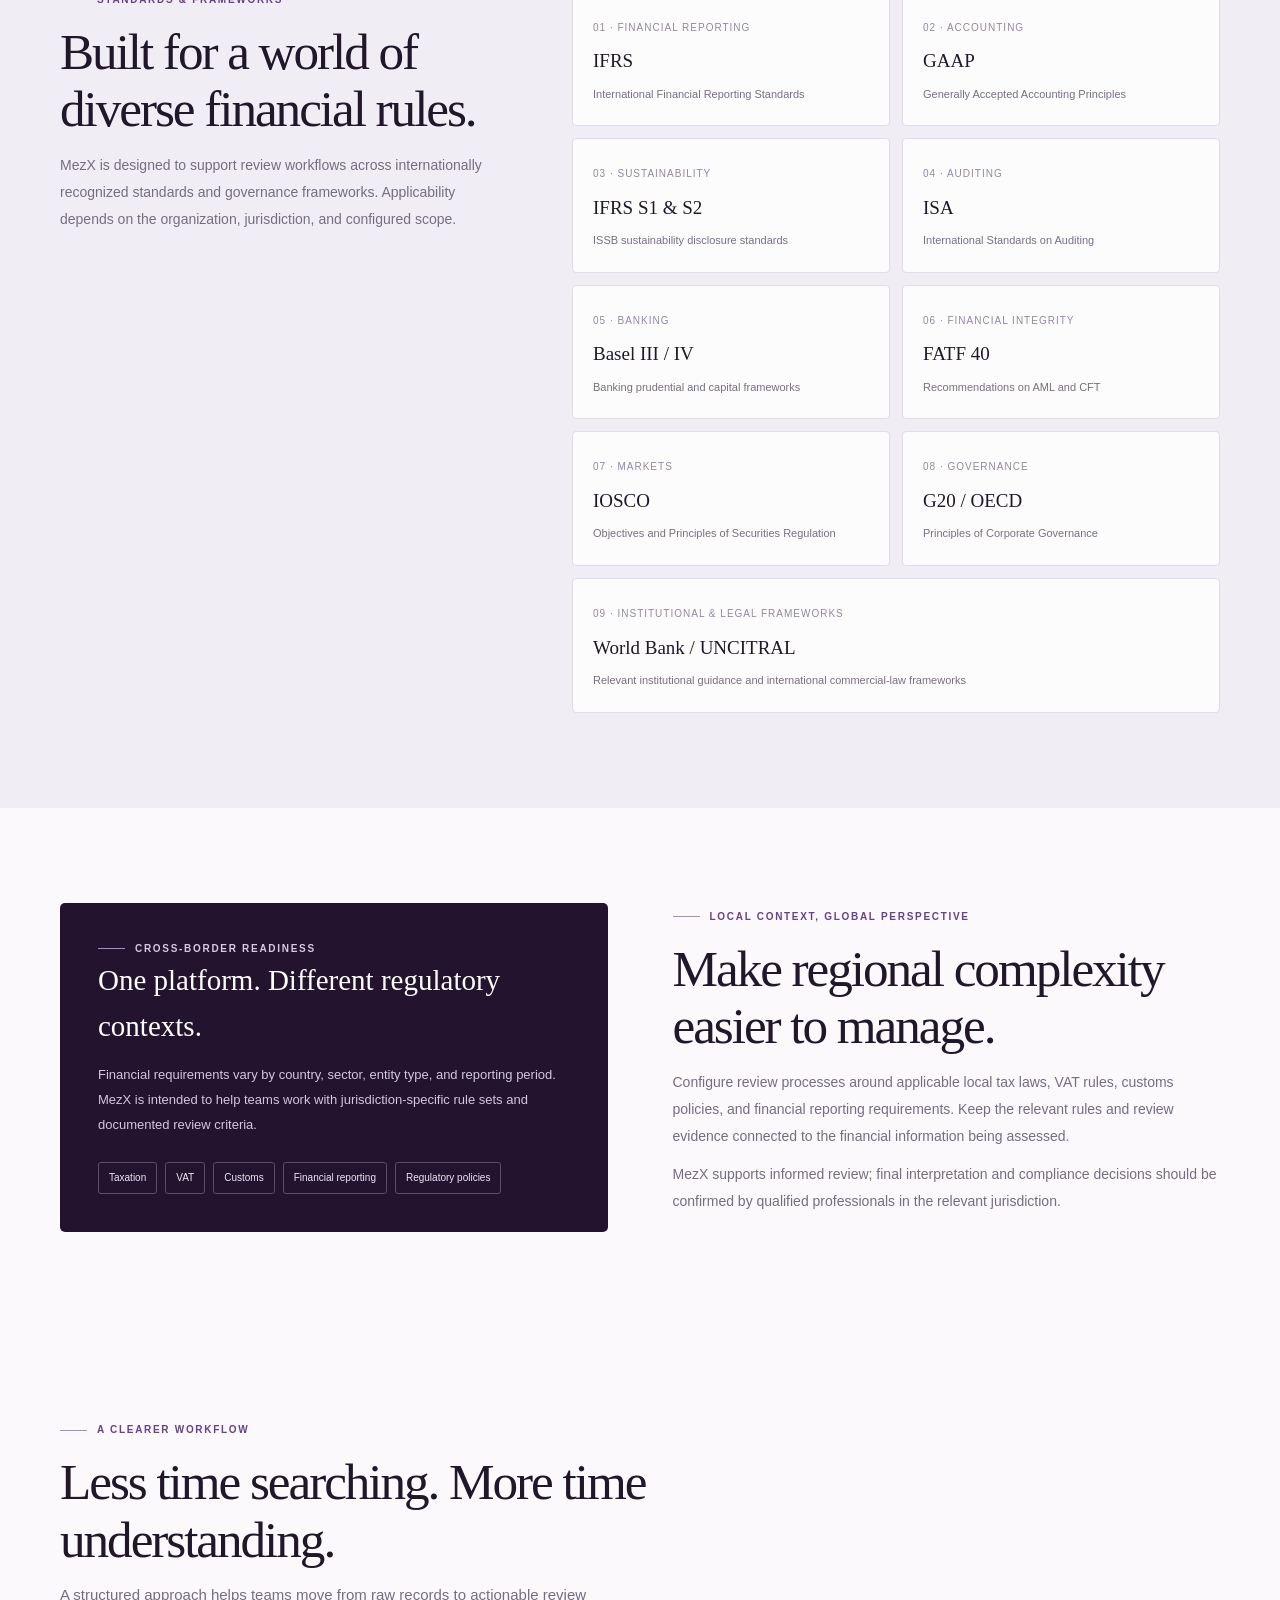
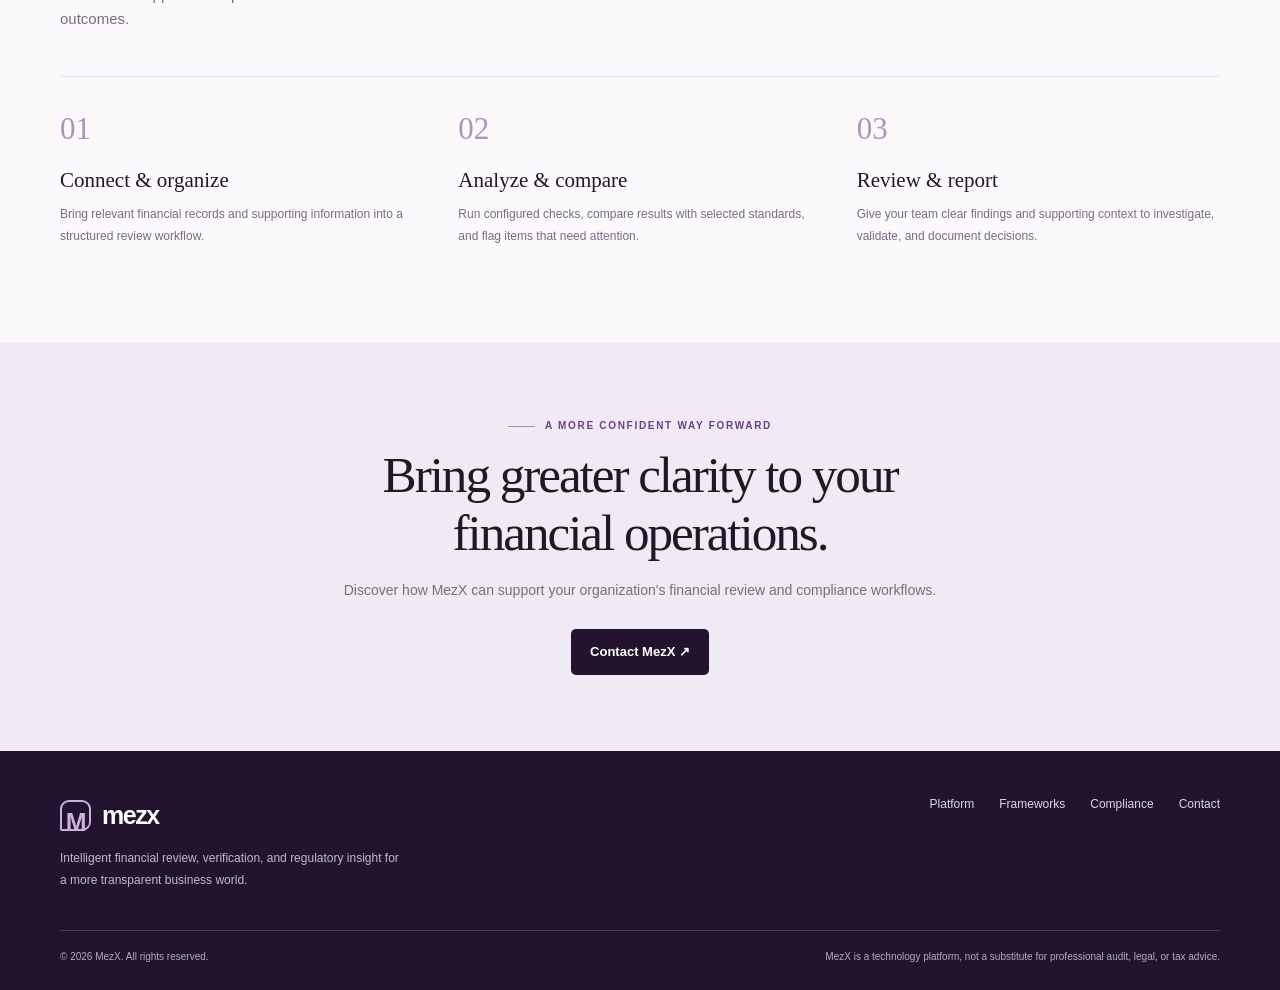
==== commit 7529e1d1: "Update index.html" ====
--- a/index.html
+++ b/index.html
@@ -1176,11 +1176,6 @@
         <a href="#frameworks">Frameworks</a>
         <a href="#compliance">Compliance</a>
         <a href="mailto:hello@mezx.com">Contact</a>
-        <a href="https://www.linkedin.com/company/mezx"
-   target="_blank"
-   rel="noopener noreferrer">
-   LinkedIn
-</a>
       </div>
 
     </div>
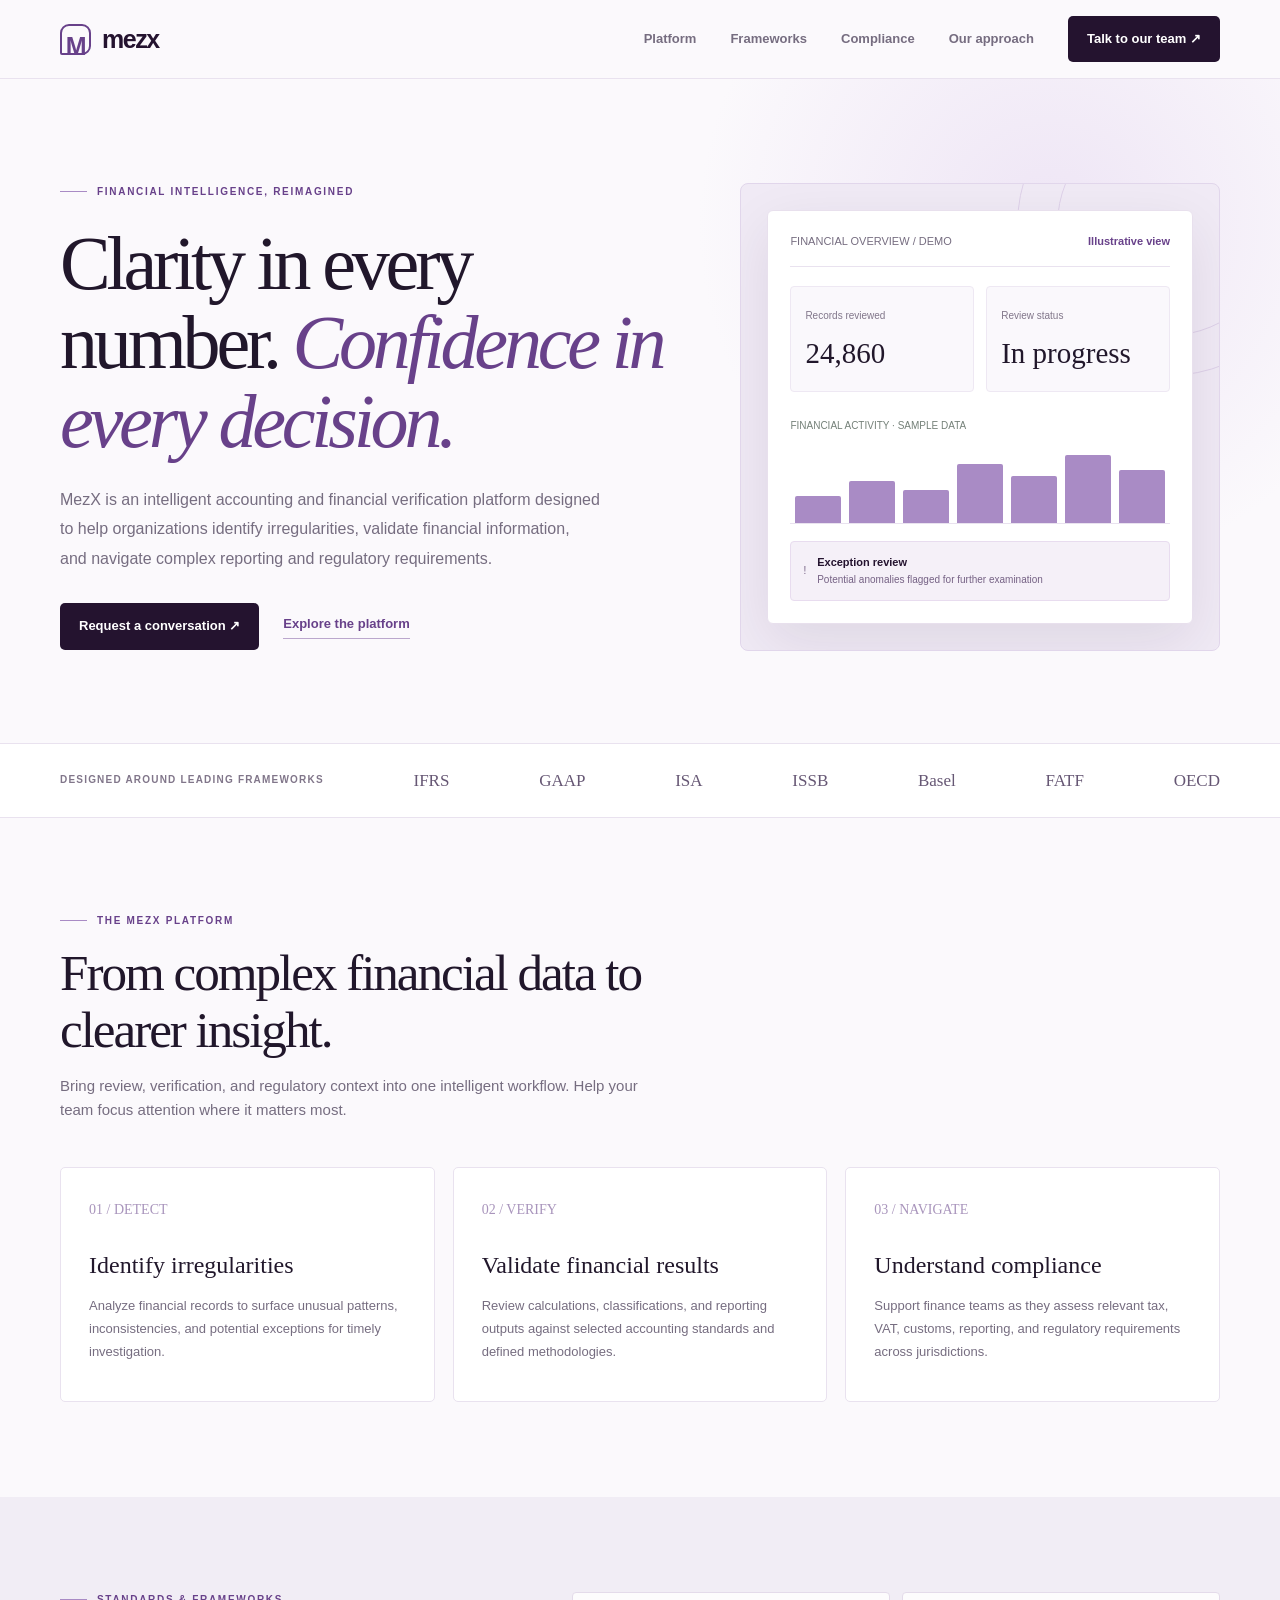
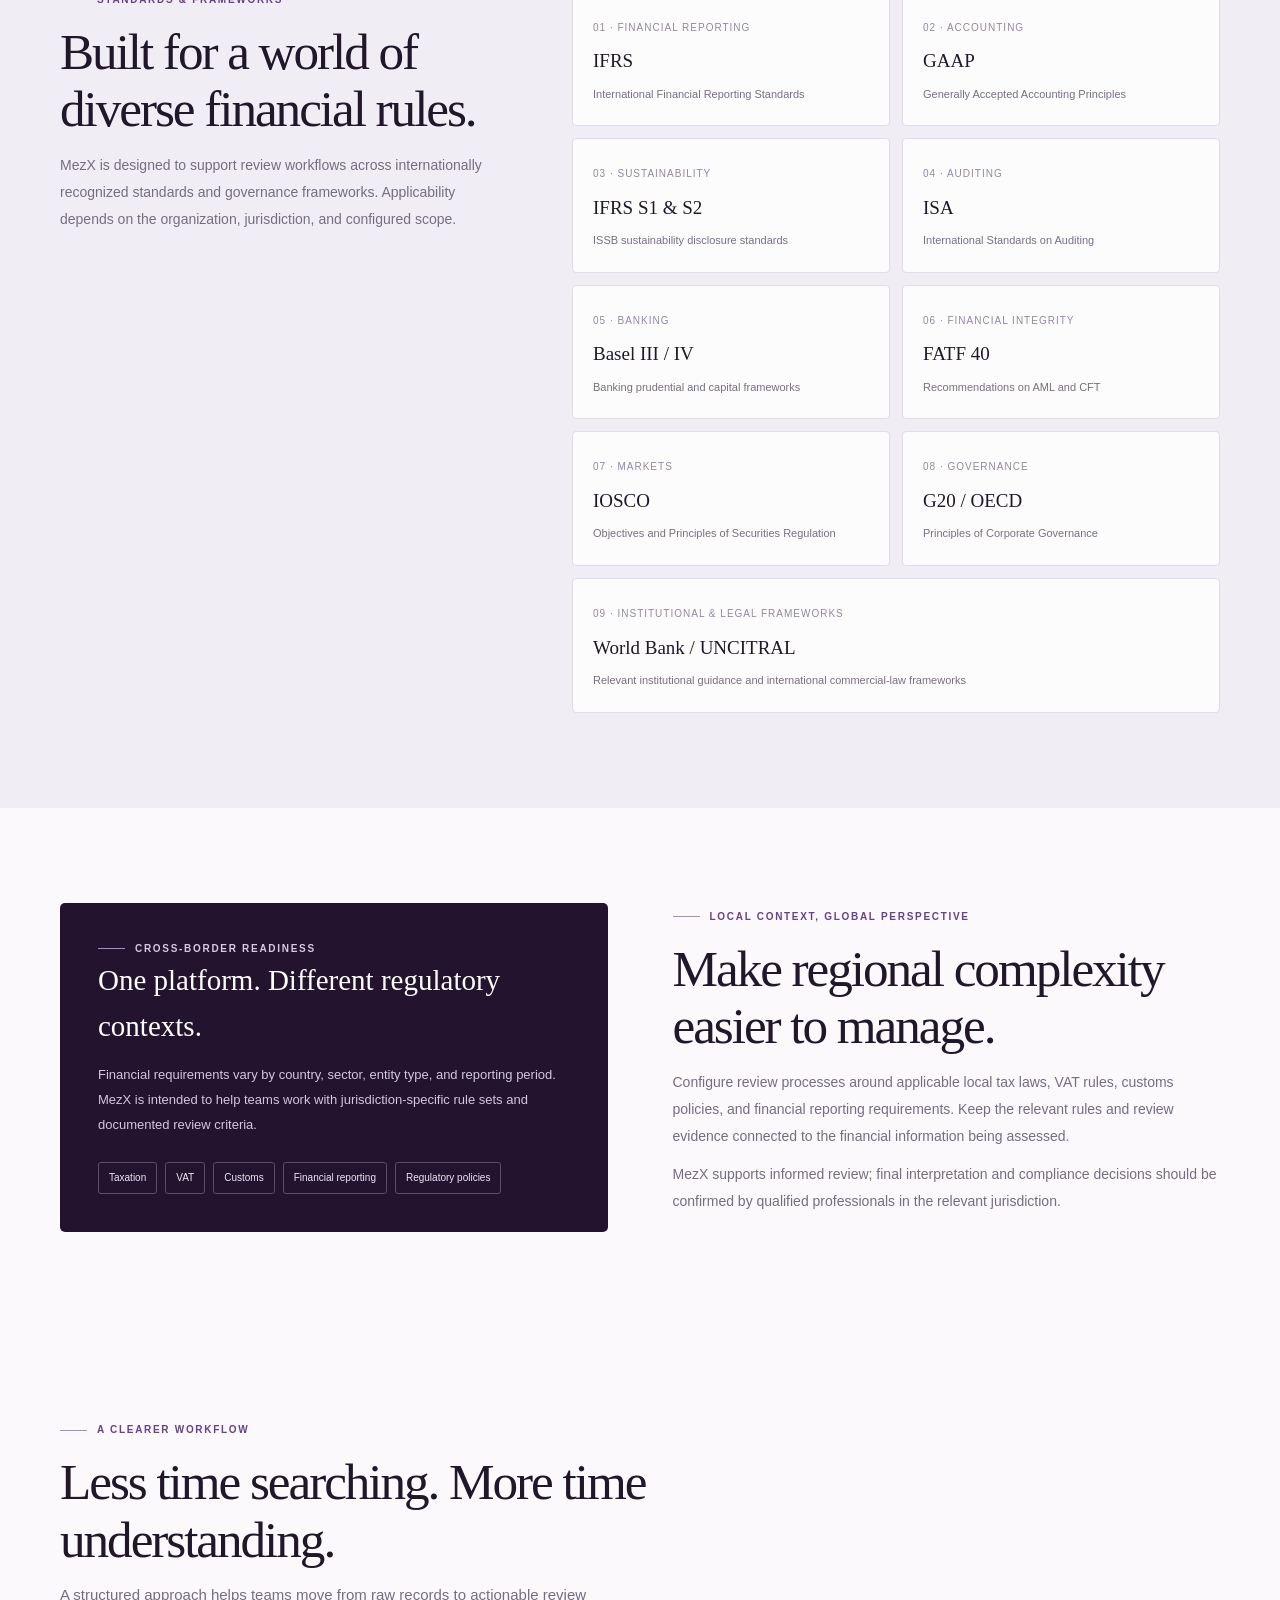
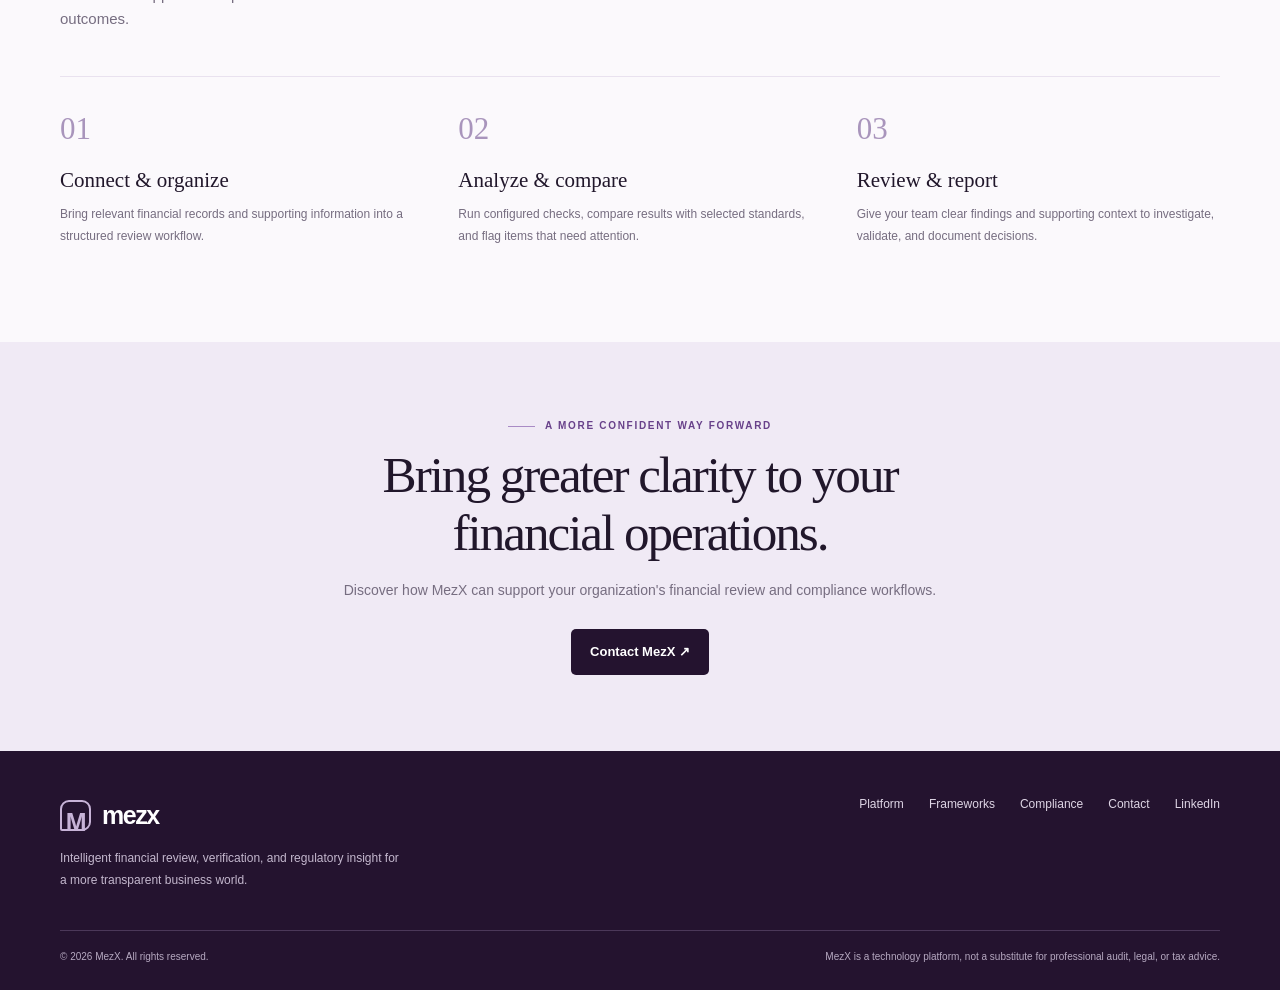
==== commit af448b81: "Update index.html" ====
--- a/index.html
+++ b/index.html
@@ -1176,6 +1176,11 @@
         <a href="#frameworks">Frameworks</a>
         <a href="#compliance">Compliance</a>
         <a href="mailto:hello@mezx.com">Contact</a>
+         <a href="https://www.linkedin.com/company/mezx"
+       target="_blank"
+       rel="noopener noreferrer">
+       LinkedIn
+    </a>
       </div>
 
     </div>
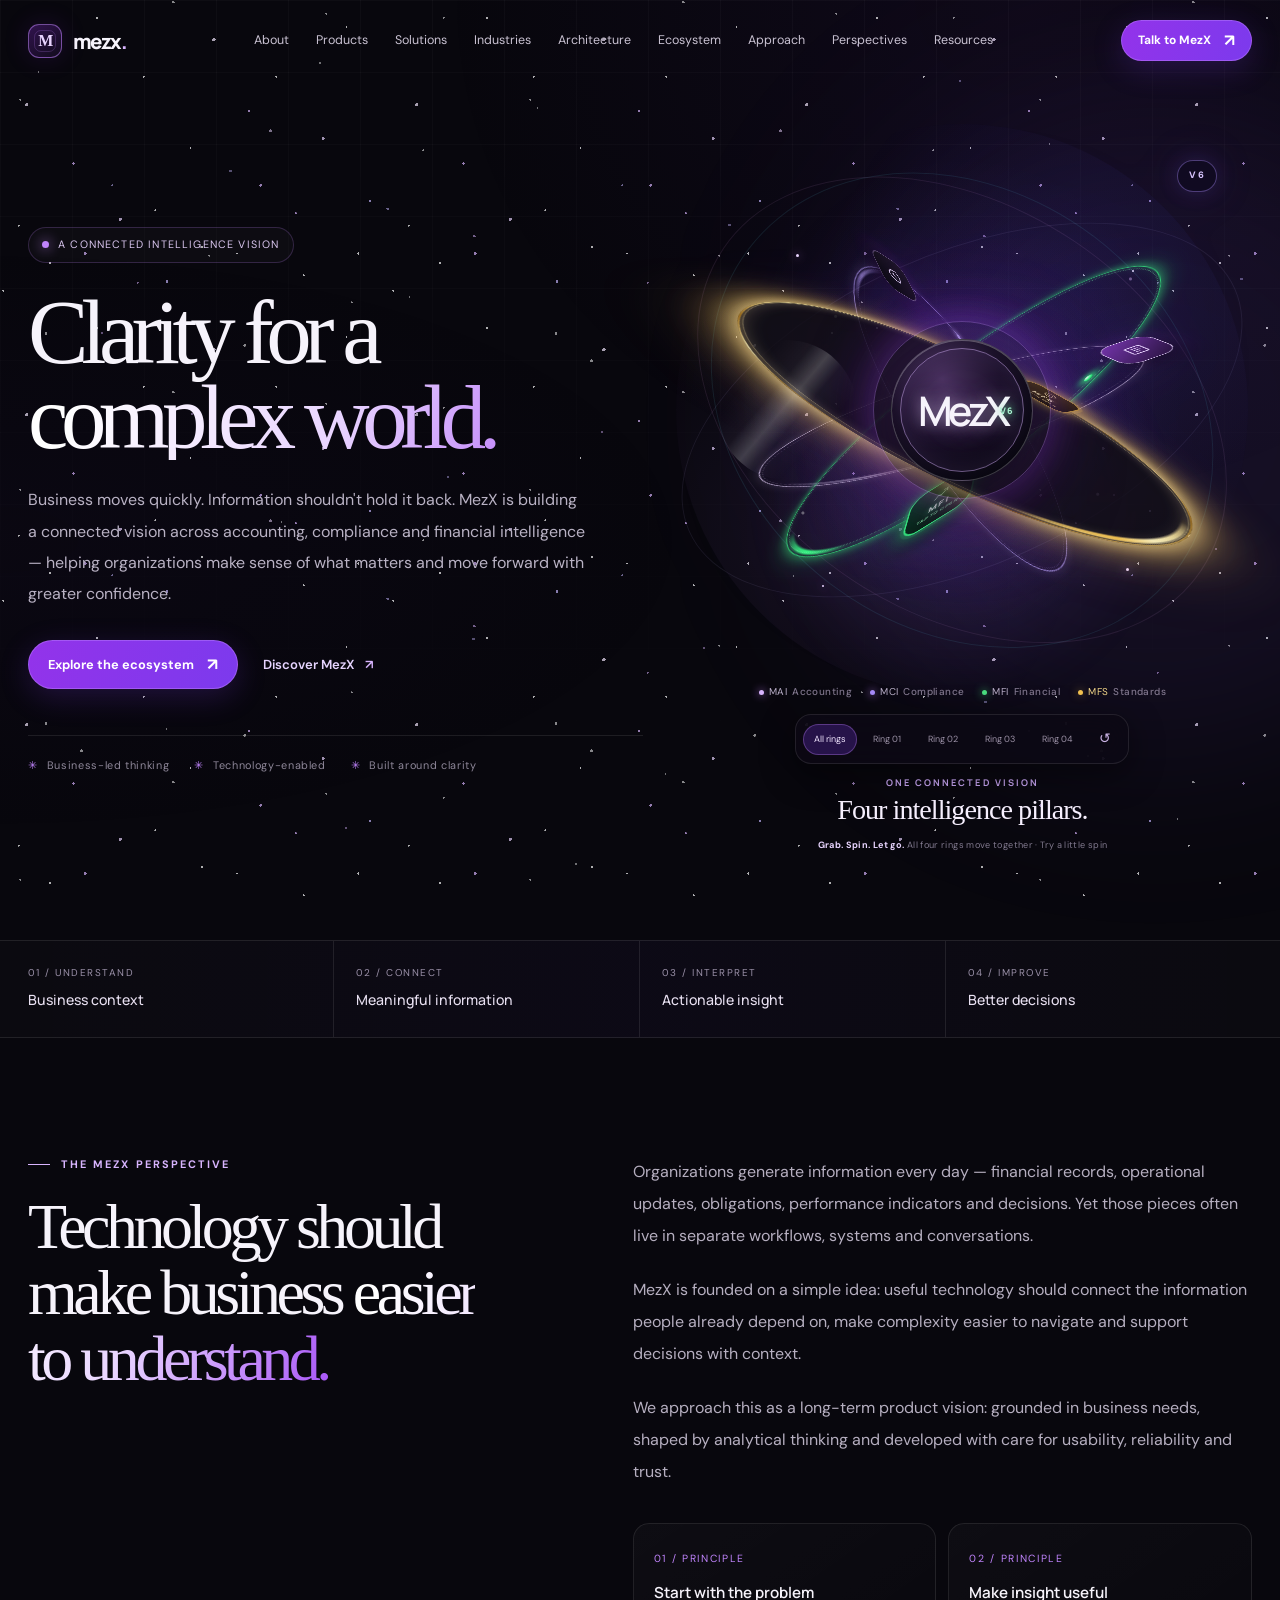
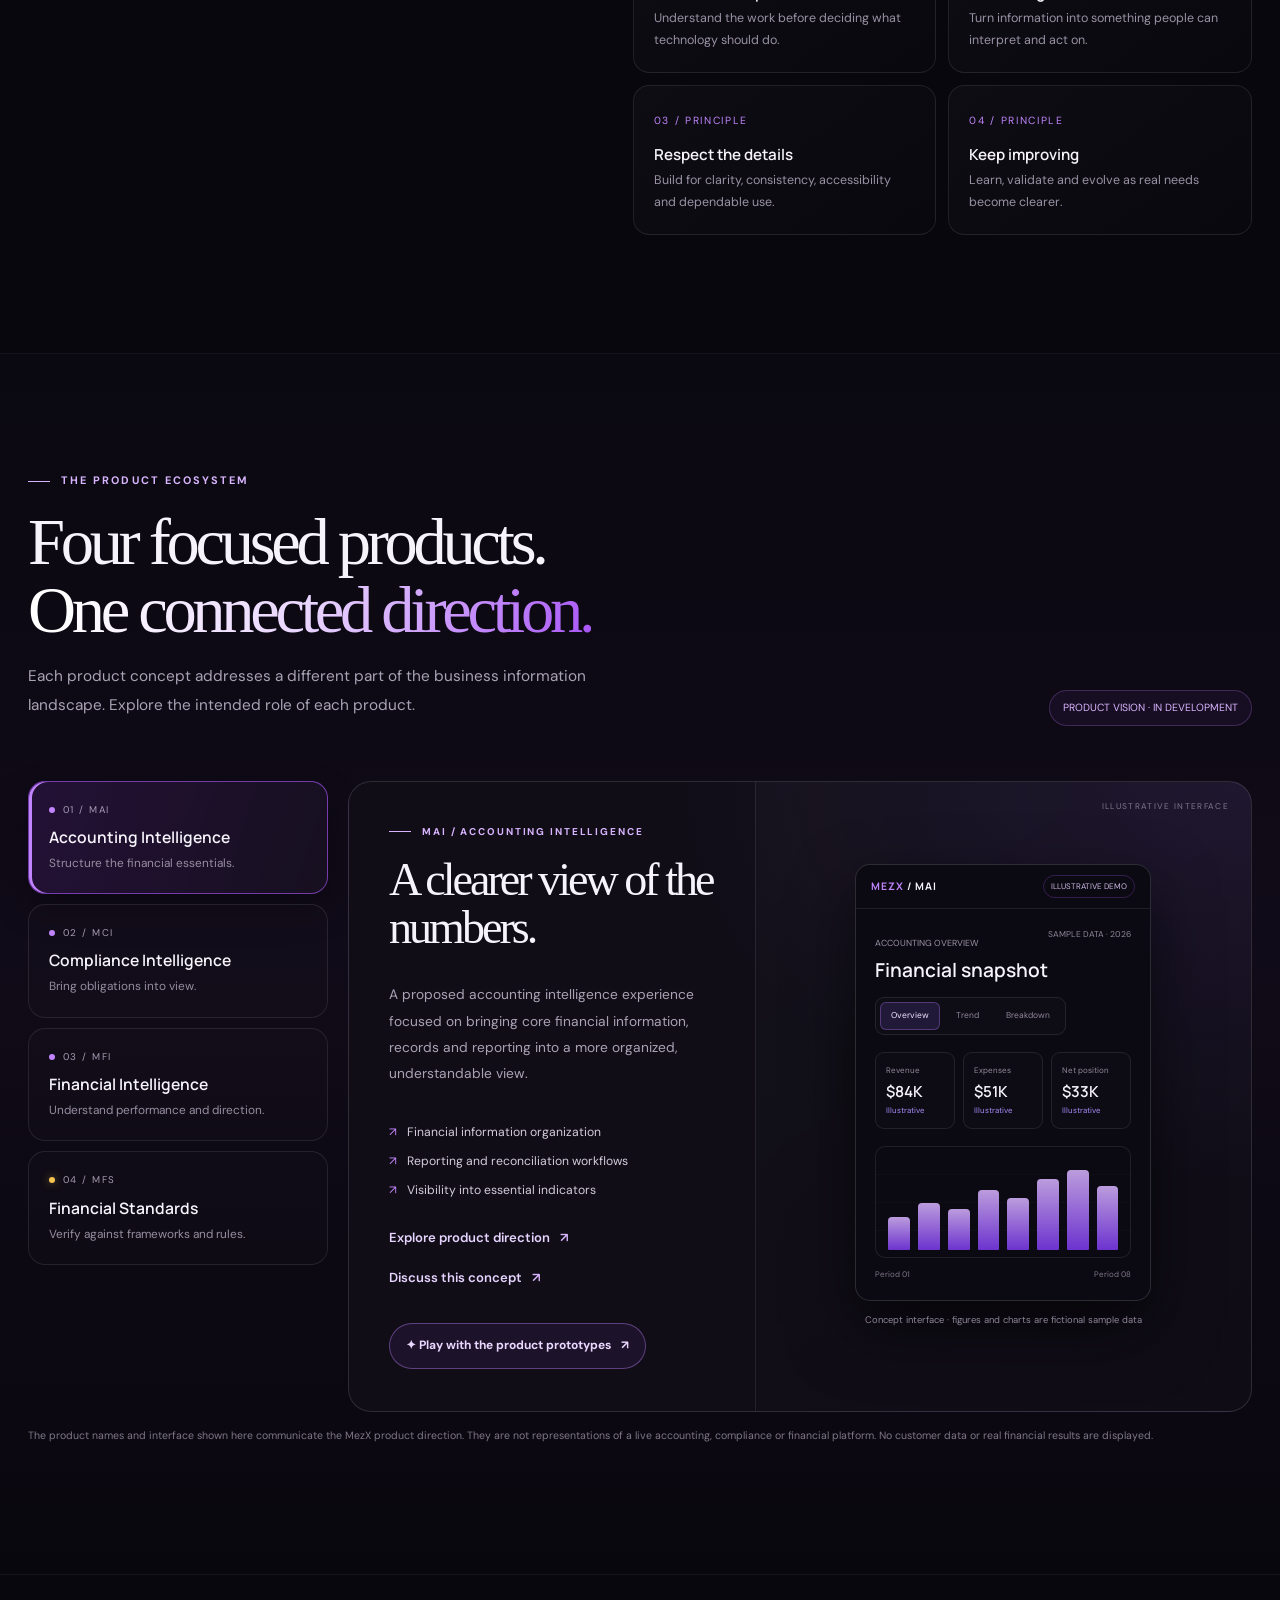
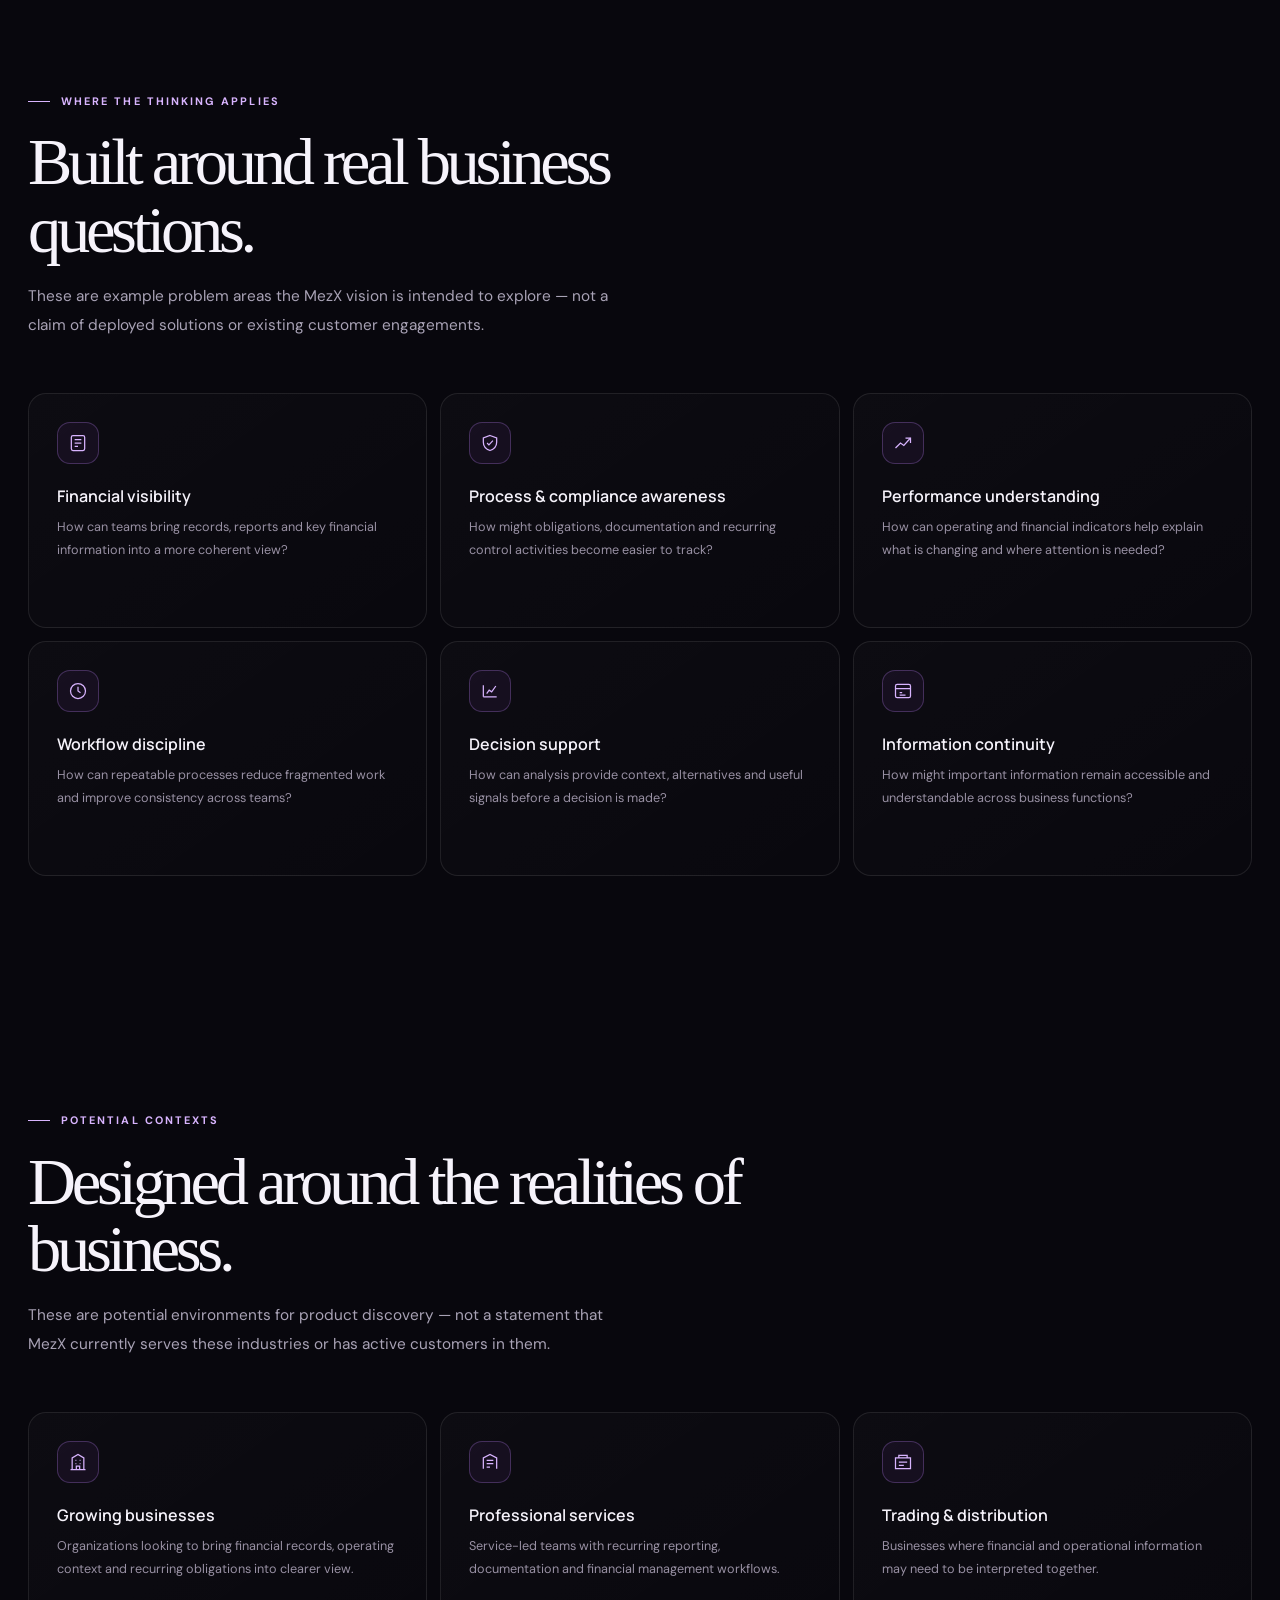
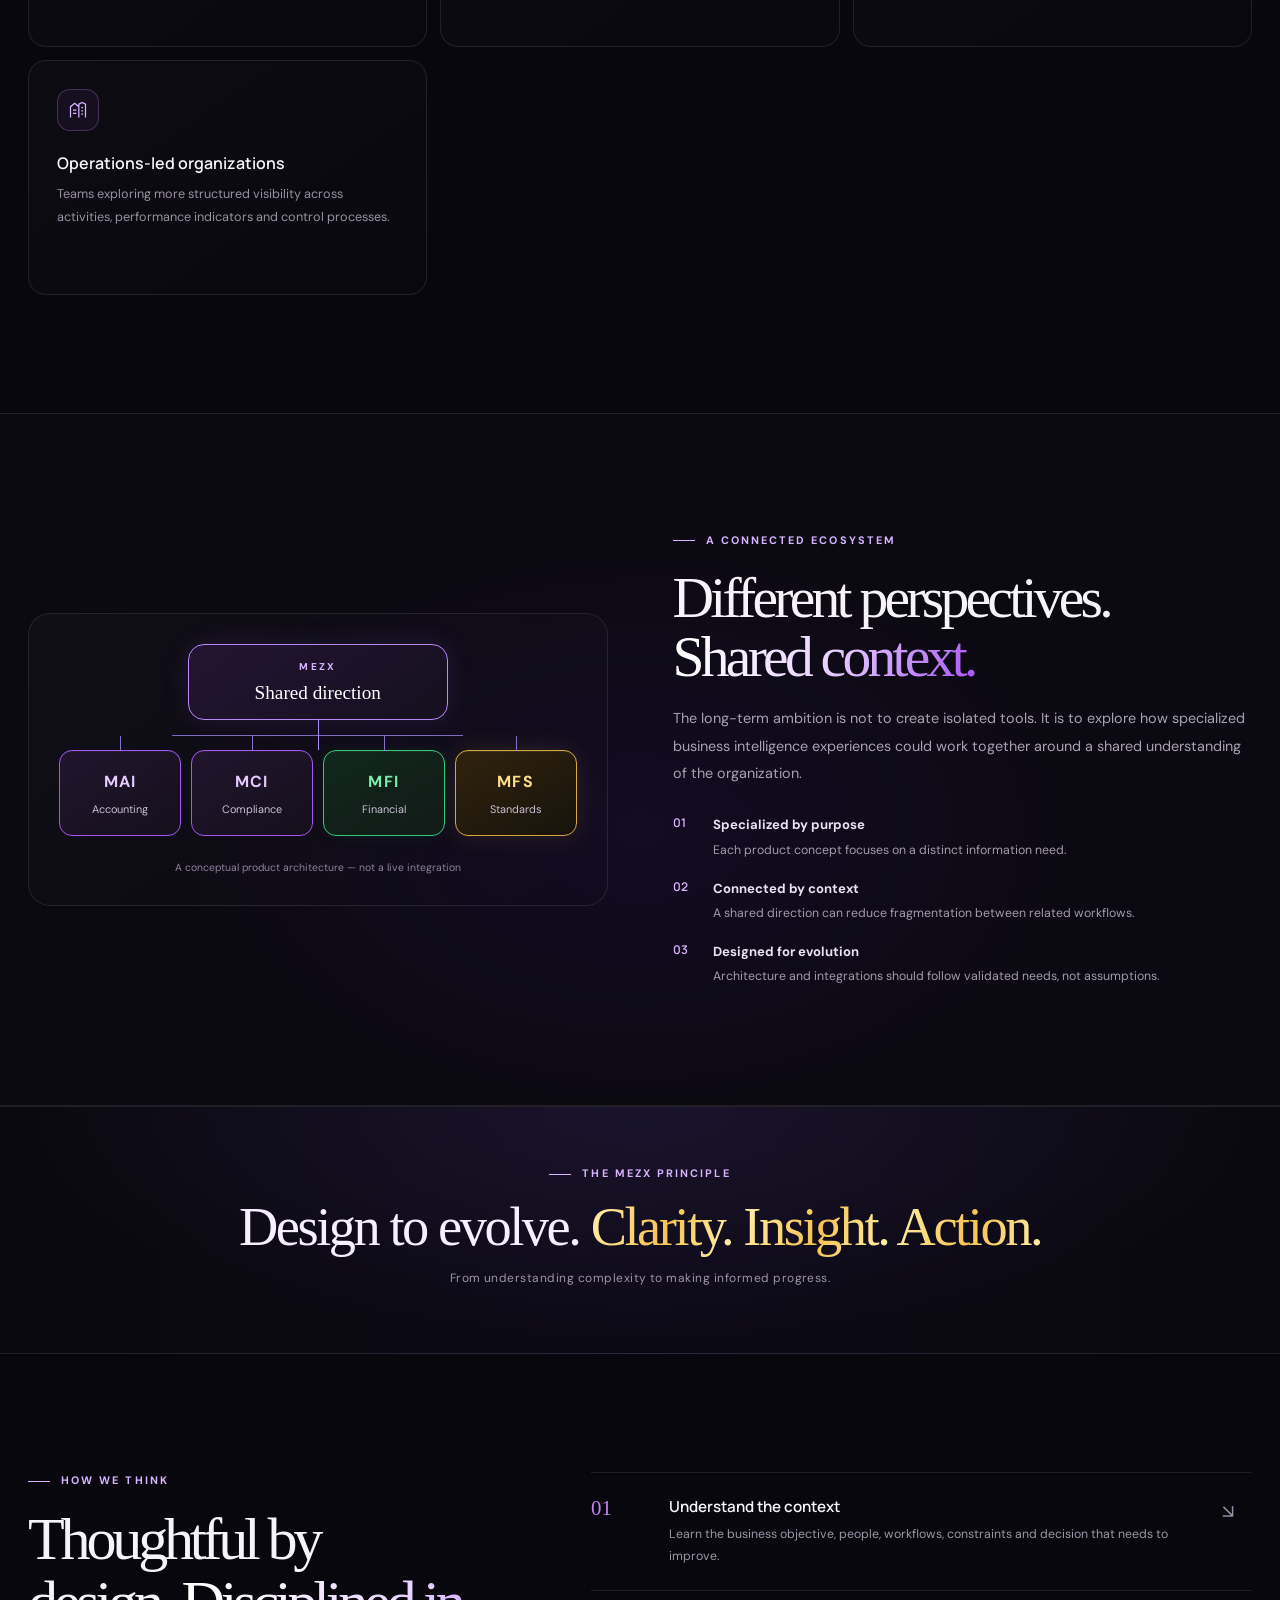
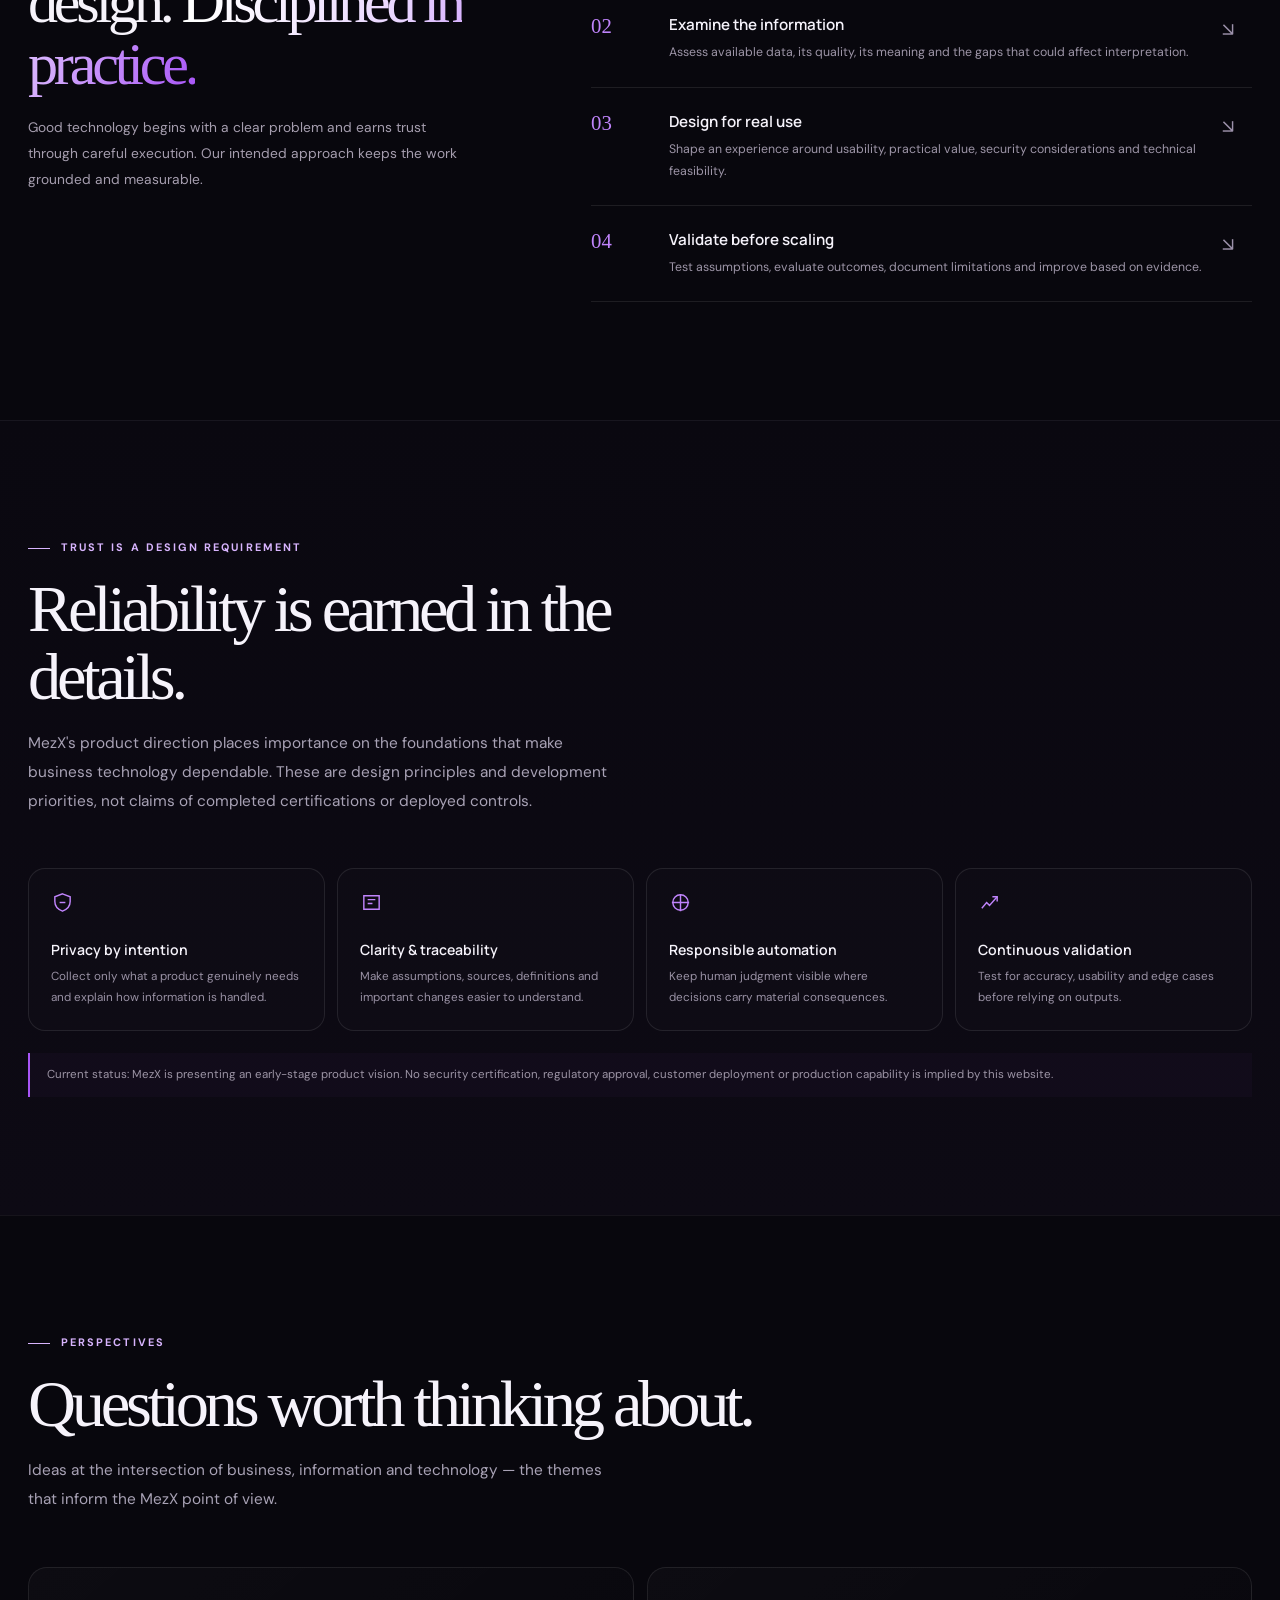
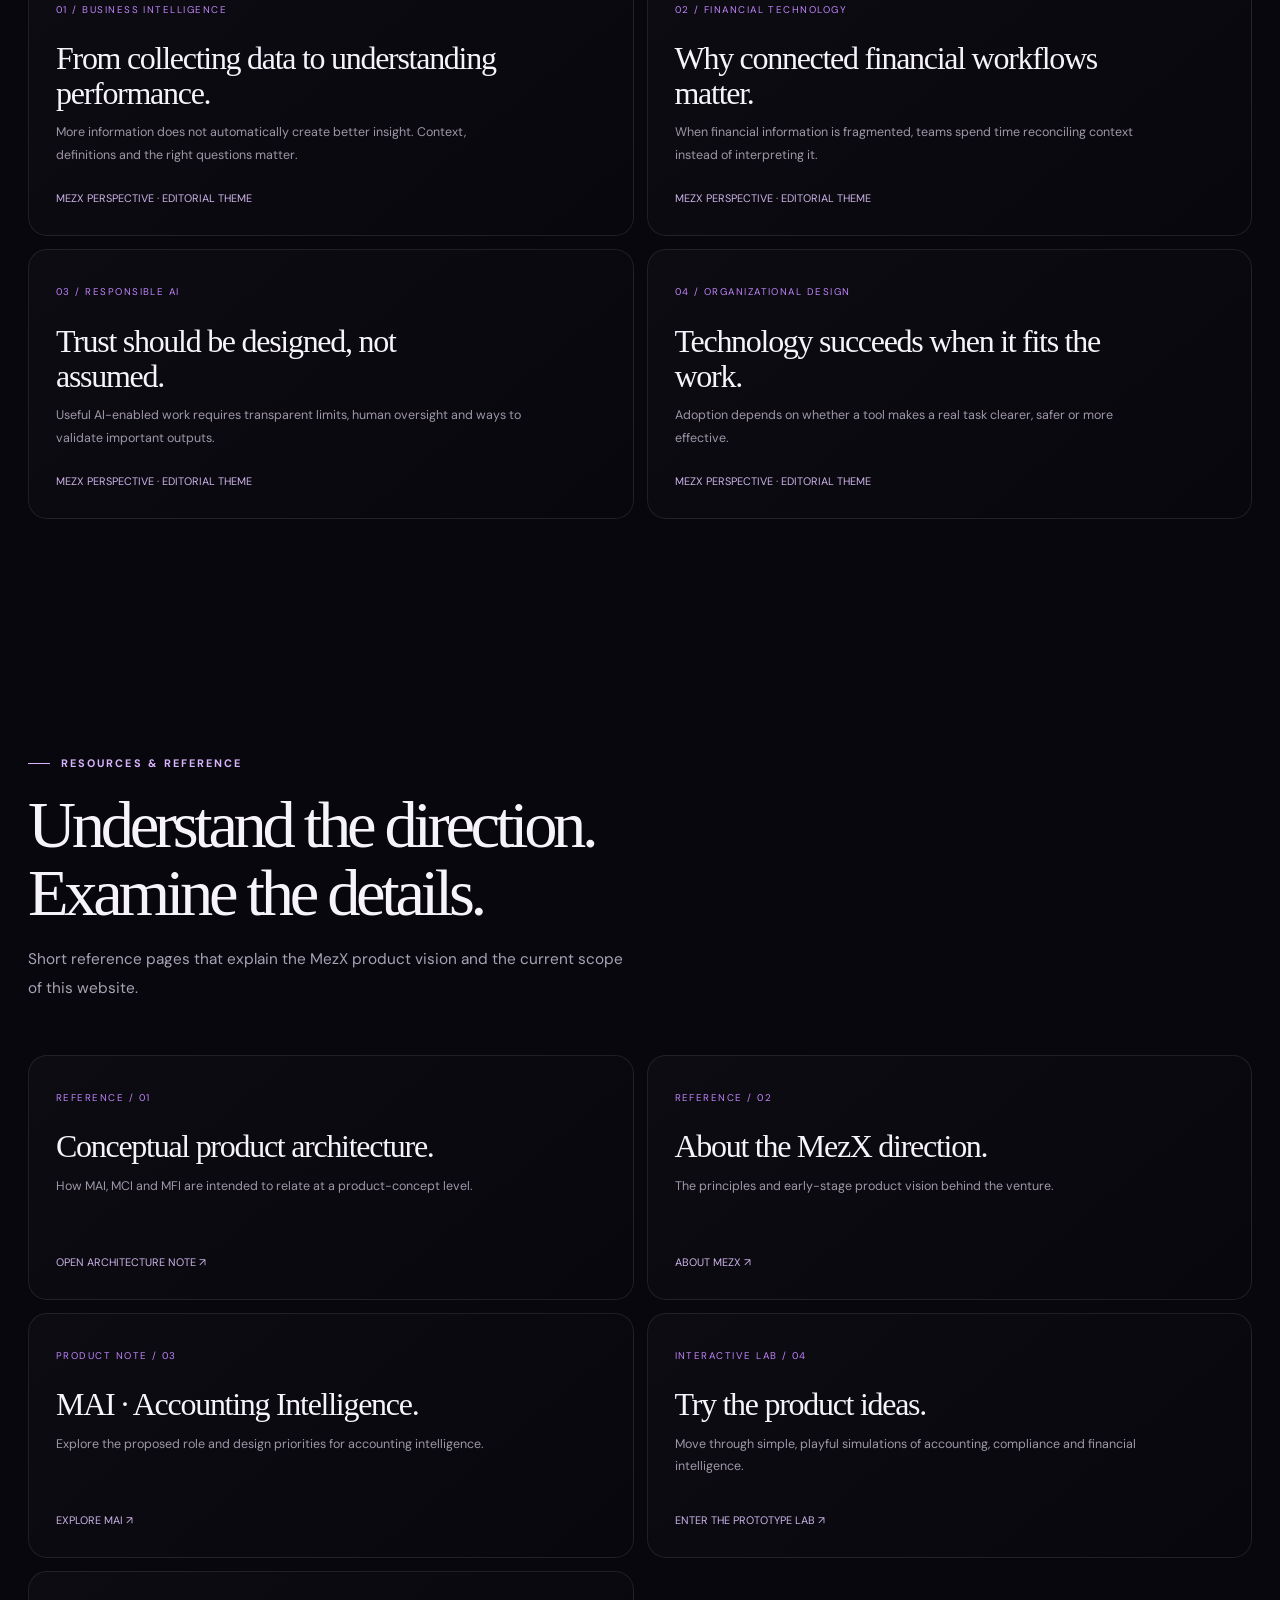
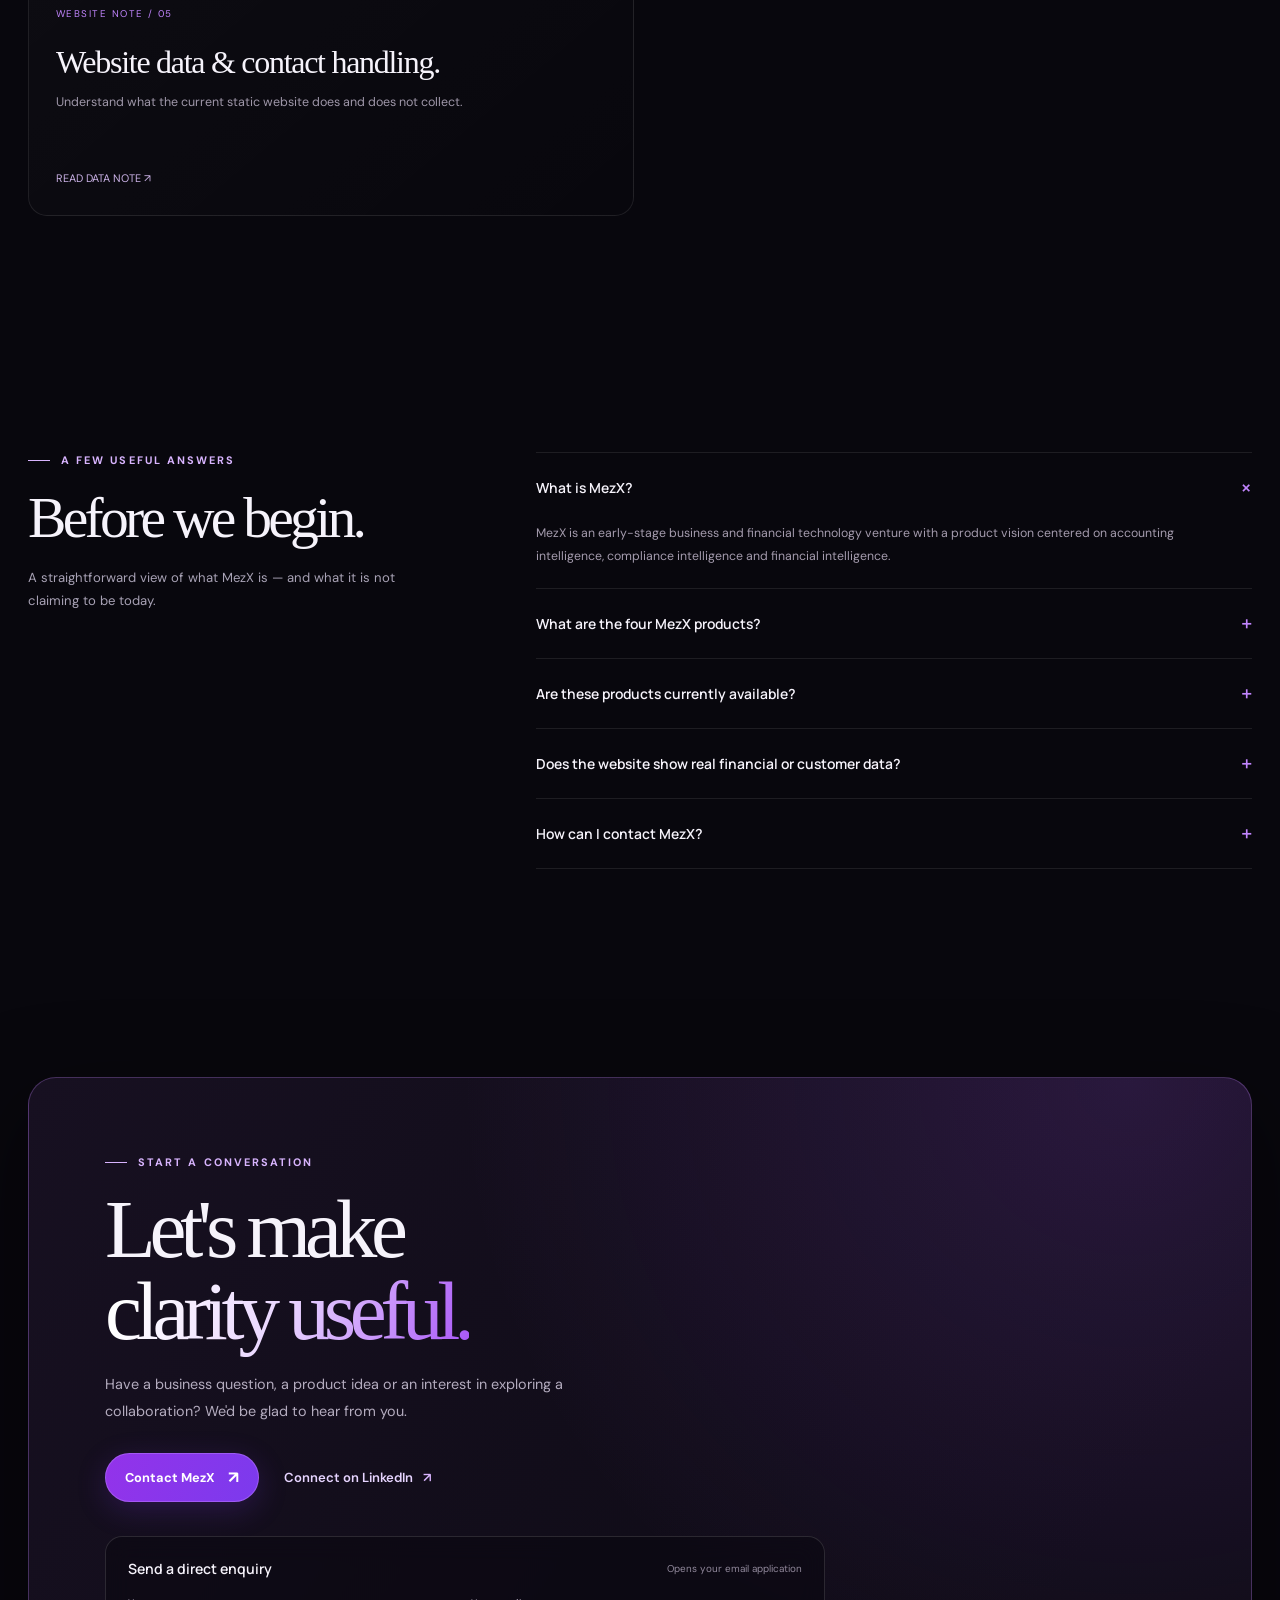
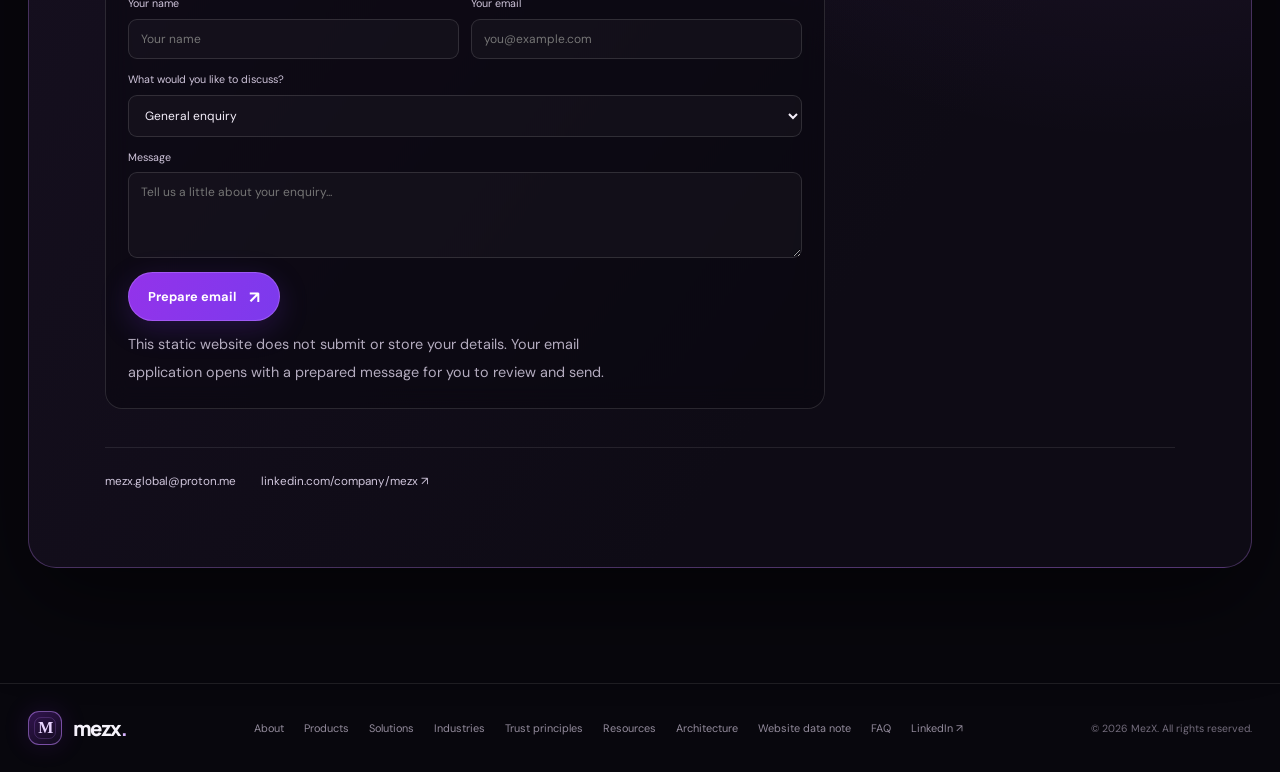
==== commit a95a7cf3: "Add files via upload" ====
--- a/index.html
+++ b/index.html
@@ -1,1201 +1,434 @@
-<!DOCTYPE html>
+<!doctype html>
 <html lang="en">
 <head>
-<meta charset="UTF-8">
-<meta name="viewport" content="width=device-width, initial-scale=1.0">
-<meta name="description" content="MezX intelligent accounting and financial verification platform.">
-<title>MezX — Financial Clarity</title>
-
+<meta charset="utf-8"><meta name="viewport" content="width=device-width,initial-scale=1">
+<meta name="theme-color" content="#08070d"><meta name="color-scheme" content="dark">
+<title>MezX — Intelligence for decisions that matter</title>
+<meta name="description" content="MezX is a business and financial technology venture exploring connected accounting, compliance and financial intelligence. Clearer information. Better-informed decisions.">
+<meta property="og:type" content="website"><meta property="og:title" content="MezX — Intelligence for decisions that matter"><meta property="og:description" content="A connected vision for accounting, compliance and financial intelligence.">
+<meta name="twitter:card" content="summary_large_image">
+<meta name="robots" content="index,follow">
+<meta name="author" content="MezX">
+<link rel="icon" type="image/svg+xml" href="favicon.svg">
+<link rel="preconnect" href="https://fonts.googleapis.com"><link rel="preconnect" href="https://fonts.gstatic.com" crossorigin>
+<link href="https://fonts.googleapis.com/css2?family=DM+Sans:wght@400;500;600;700&family=Manrope:wght@400;500;600;700;800&display=swap" rel="stylesheet">
 <style>
-:root {
-  --blackcurrant: #24132F;
-  --purple: #68418A;
-  --light-purple: #A98BC5;
-  --white: #FFFFFF;
-  --paper: #FBF9FC;
-  --ink: #21172B;
-  --muted: #766D80;
-  --line: #E9E2EF;
-  --serif: Georgia, "Times New Roman", serif;
-  --sans: Inter, Arial, sans-serif;
+:root{--bg:#08070d;--bg2:#0d0a14;--panel:#11101a;--panel2:#171321;--ink:#f6f3fb;--muted:#a8a2b5;--soft:#d0c9dc;--line:#ffffff17;--line2:#ffffff27;--violet:#a855f7;--violet2:#7c3aed;--lilac:#d8b4fe;--cyan:#9be7e5;--max:1240px;--radius:22px;--shadow:0 30px 90px #0008}
+*{box-sizing:border-box}html{scroll-behavior:smooth;scroll-padding-top:88px}body{margin:0;background:var(--bg);color:var(--ink);font-family:'DM Sans',sans-serif;line-height:1.65;overflow-x:hidden}body:before{content:"";position:fixed;inset:0;z-index:-1;pointer-events:none;background:radial-gradient(ellipse at 80% 0%,#52218a18,transparent 40%),radial-gradient(ellipse at 0% 60%,#26114a16,transparent 38%)}body:after{content:"";position:fixed;inset:0;z-index:0;pointer-events:none;opacity:.42;background-image:
+radial-gradient(1px 1px at 3% 8%,#fff 98%,transparent),radial-gradient(1.2px 1.2px at 8% 37%,#d8b4fe 98%,transparent),radial-gradient(1px 1px at 13% 81%,#fff 98%,transparent),radial-gradient(1.4px 1.4px at 18% 19%,#c4b5fd 98%,transparent),radial-gradient(1px 1px at 22% 58%,#fff 98%,transparent),radial-gradient(1.2px 1.2px at 27% 92%,#d8b4fe 98%,transparent),radial-gradient(1px 1px at 32% 33%,#fff 98%,transparent),radial-gradient(1.4px 1.4px at 37% 71%,#c4b5fd 98%,transparent),radial-gradient(1px 1px at 42% 12%,#fff 98%,transparent),radial-gradient(1.2px 1.2px at 47% 48%,#d8b4fe 98%,transparent),radial-gradient(1px 1px at 52% 86%,#fff 98%,transparent),radial-gradient(1.4px 1.4px at 57% 25%,#c4b5fd 98%,transparent),radial-gradient(1px 1px at 62% 64%,#fff 98%,transparent),radial-gradient(1.2px 1.2px at 67% 5%,#d8b4fe 98%,transparent),radial-gradient(1px 1px at 72% 41%,#fff 98%,transparent),radial-gradient(1.4px 1.4px at 77% 78%,#c4b5fd 98%,transparent),radial-gradient(1px 1px at 82% 16%,#fff 98%,transparent),radial-gradient(1.2px 1.2px at 87% 55%,#d8b4fe 98%,transparent),radial-gradient(1px 1px at 92% 91%,#fff 98%,transparent),radial-gradient(1.4px 1.4px at 97% 31%,#c4b5fd 98%,transparent),radial-gradient(1px 1px at 5% 66%,#fff 98%,transparent),radial-gradient(1.2px 1.2px at 15% 46%,#d8b4fe 98%,transparent),radial-gradient(1px 1px at 25% 7%,#fff 98%,transparent),radial-gradient(1.4px 1.4px at 35% 53%,#c4b5fd 98%,transparent),radial-gradient(1px 1px at 45% 96%,#fff 98%,transparent),radial-gradient(1.2px 1.2px at 55% 72%,#d8b4fe 98%,transparent),radial-gradient(1px 1px at 65% 37%,#fff 98%,transparent),radial-gradient(1.4px 1.4px at 75% 9%,#c4b5fd 98%,transparent),radial-gradient(1px 1px at 85% 84%,#fff 98%,transparent),radial-gradient(1.2px 1.2px at 95% 61%,#d8b4fe 98%,transparent);
+animation:siteStarTwinkle 6.8s ease-in-out infinite alternate}
+@keyframes siteStarTwinkle{0%{opacity:.2}45%{opacity:.52}100%{opacity:.3}}main,footer{position:relative;z-index:1}a{color:inherit;text-decoration:none}button{font:inherit;color:inherit}.wrap{width:min(var(--max),calc(100% - 56px));margin:auto}.muted{color:var(--muted)}.eyebrow{display:flex;align-items:center;gap:11px;color:var(--lilac);font-size:.68rem;font-weight:700;letter-spacing:.19em;text-transform:uppercase}.eyebrow:before{content:"";width:22px;height:1px;background:currentColor}.serif{font-family:Georgia,serif;font-weight:400;letter-spacing:-.055em}.section{padding:118px 0;position:relative}.section-head{max-width:740px;margin-bottom:52px}.section-head h2{font:400 clamp(2.7rem,5.2vw,5rem)/1.02 Georgia,serif;letter-spacing:-.065em;margin:18px 0}.section-head p{color:var(--muted);max-width:600px;line-height:1.9;font-size:.96rem}.gradient-text{background:linear-gradient(110deg,#fff 8%,#e9d5ff 50%,#a855f7 100%);-webkit-background-clip:text;background-clip:text;color:transparent}.button{display:inline-flex;align-items:center;justify-content:center;gap:13px;padding:13px 19px;border-radius:999px;background:linear-gradient(110deg,#9333ea,#7c3aed);border:1px solid #c084fc70;color:#fff;font-size:.8rem;font-weight:700;box-shadow:0 8px 30px #7c3aed35;transition:transform .25s,box-shadow .25s,filter .25s}.button:hover{transform:translateY(-3px);box-shadow:0 14px 38px #7c3aed55;filter:brightness(1.12)}.button.secondary{background:#ffffff08;border-color:var(--line2);box-shadow:none;color:#e9e3f1}.button.secondary:hover{background:#ffffff12;border-color:#c084fc70}.arrow{font-size:1.05rem;line-height:1}.text-link{display:inline-flex;align-items:center;gap:10px;color:#e6d4ff;font-size:.82rem;font-weight:600}.text-link span{color:var(--lilac);transition:transform .2s}.text-link:hover span{transform:translate(3px,-3px)}
+.skip-link{position:fixed;z-index:200;top:10px;left:10px;padding:10px 14px;border-radius:10px;background:#f4eaff;color:#160d20;font-weight:700;transform:translateY(-160%)}.skip-link:focus{transform:translateY(0)}
+/* Navigation */
+#progress{position:fixed;z-index:100;top:0;left:0;height:2px;width:0;background:linear-gradient(90deg,#7c3aed,#d8b4fe);box-shadow:0 0 12px #a855f7}header{height:82px;position:fixed;inset:0 0 auto;z-index:80;border-bottom:1px solid transparent;transition:background .3s,border-color .3s,height .3s}header.scrolled{height:72px;background:#08070de8;backdrop-filter:blur(22px);border-color:var(--line)}.nav{height:100%;display:flex;align-items:center;justify-content:space-between}.brand{display:flex;align-items:center;gap:11px;font:800 1.28rem Manrope;letter-spacing:-.075em}.brandmark{width:34px;height:34px;display:grid;place-items:center;border:1px solid #c084fc88;border-radius:11px;background:linear-gradient(145deg,#31134e,#120c1d);box-shadow:0 0 26px #9333ea25;color:#e9d5ff;font:700 1rem Georgia;position:relative}.brandmark:after{content:"";position:absolute;inset:5px;border:1px solid #c084fc35;border-radius:7px}.brand-dot{color:var(--lilac)}.navlinks{display:flex;align-items:center;gap:27px;color:#c9c2d2;font-size:.78rem}.navlinks a{transition:color .2s}.navlinks a:hover,.navlinks a:focus-visible{color:var(--lilac)}.nav-actions{display:flex;align-items:center;gap:13px}.nav-cta{font-size:.75rem;padding:10px 16px}.menu{display:none;background:none;border:1px solid var(--line);border-radius:10px;width:42px;height:42px;cursor:pointer}.menu svg{width:19px;height:19px}
+/* Hero */
+.hero{min-height:850px;min-height:100svh;padding:150px 0 88px;display:flex;align-items:center;position:relative;overflow:hidden}.hero:before{content:"";position:absolute;inset:0;background-image:linear-gradient(#ffffff07 1px,transparent 1px),linear-gradient(90deg,#ffffff07 1px,transparent 1px);background-size:72px 72px;mask-image:linear-gradient(to bottom,#000 0%,transparent 88%);pointer-events:none}.hero:after{content:"";position:absolute;width:650px;height:650px;right:-200px;top:10%;border-radius:50%;background:#8b5cf61a;filter:blur(100px);pointer-events:none}.hero-grid{display:grid;grid-template-columns:1.03fr .97fr;align-items:center;gap:30px;position:relative;z-index:2}.hero-kicker{display:inline-flex;align-items:center;gap:9px;border:1px solid #c084fc35;background:#ffffff06;border-radius:999px;padding:8px 13px;color:#d9c6ef;font-size:.67rem;letter-spacing:.11em;text-transform:uppercase}.pulse{width:7px;height:7px;border-radius:50%;background:#c084fc;box-shadow:0 0 13px #c084fc;animation:pulse 2s infinite}@keyframes pulse{50%{opacity:.4;box-shadow:0 0 3px #c084fc}}.hero h1{font:400 clamp(4rem,7.1vw,7.2rem)/.94 Georgia,serif;letter-spacing:-.082em;margin:27px 0 24px;max-width:700px}.hero h1 .line2{display:block}.hero-copy{max-width:560px;color:#b9b2c4;font-size:1rem;line-height:1.95}.hero-actions{display:flex;align-items:center;gap:25px;flex-wrap:wrap;margin-top:31px}.hero-meta{display:flex;gap:25px;flex-wrap:wrap;margin-top:46px;padding-top:21px;border-top:1px solid var(--line);color:#8e8799;font-size:.68rem;letter-spacing:.06em}.hero-meta span:before{content:"✳";color:#c084fc;margin-right:9px}.hero-art{height:560px;display:grid;place-items:center;position:relative;perspective:1000px}.art-halo{position:absolute;width:410px;height:410px;border-radius:50%;background:radial-gradient(circle,#8b5cf633 0%,#8b5cf610 46%,transparent 70%);filter:blur(15px)}.orbit-stage{width:min(100%,520px);height:520px;position:relative;transform-style:preserve-3d;touch-action:pan-y;cursor:grab;user-select:none}.orbit-stage.dragging{cursor:grabbing}.orbit-stage:focus-visible{outline:1px solid #c084fc;border-radius:50%}.orbit-svg{position:absolute;inset:0;width:100%;height:100%;overflow:visible;pointer-events:none}.orbit-svg ellipse{fill:none;stroke:#c084fc65;stroke-width:1}.orbit-svg ellipse:nth-child(2){stroke:#a78bfa65;stroke-dasharray:3 8}.orbit-svg ellipse:nth-child(3){stroke:#d8b4fe45}.orbit-core{position:absolute;left:50%;top:50%;width:154px;height:154px;transform:translate(-50%,-50%);border-radius:42px;border:1px solid #ffffff38;background:linear-gradient(145deg,#25183a,#0e0b17 70%);display:grid;place-items:center;box-shadow:0 25px 85px #000b,inset 0 1px #fff4,0 0 65px #8b5cf62b;z-index:3}.orbit-core:before{content:"";position:absolute;inset:9px;border:1px solid #c084fc35;border-radius:34px}.orbit-core strong{font:400 2.8rem Georgia;letter-spacing:-.1em}.orbit-core small{position:absolute;bottom:25px;font-size:.48rem;letter-spacing:.25em;color:#a99ab8;text-transform:uppercase}.orbit-node{position:absolute;z-index:5;width:68px;height:68px;border:1px solid #d8b4fe85;border-radius:22px;background:linear-gradient(145deg,#21162e,#0c0a13);box-shadow:0 12px 35px #0009,0 0 28px #9333ea25;display:grid;place-items:center;cursor:pointer;transition:transform .25s,border-color .25s,background .25s,box-shadow .25s}.orbit-node svg{width:25px;height:25px;stroke:#e9d5ff;stroke-width:1.5;fill:none}.orbit-node:hover,.orbit-node.active{transform:scale(1.1) translateZ(18px);border-color:#e9d5ff;background:linear-gradient(145deg,#7636ad,#28133f);box-shadow:0 0 42px #9333ea65}.orbit-node .node-label{position:absolute;white-space:nowrap;left:78px;top:50%;transform:translateY(-50%);font-size:.63rem;letter-spacing:.12em;text-transform:uppercase;color:#d7cde3;pointer-events:none}.orbit-node.n2 .node-label{left:auto;right:78px}.orbit-node.n1{left:12%;top:24%}.orbit-node.n2{right:8%;top:36%}.orbit-node.n3{left:27%;bottom:8%}.orbit-hint{position:absolute;bottom:0;left:50%;transform:translateX(-50%);font-size:.65rem;letter-spacing:.09em;color:#81798e;white-space:nowrap}.orbit-hint b{color:#d8b4fe}.float-chip{position:absolute;z-index:7;border:1px solid #ffffff20;background:#100d19d9;backdrop-filter:blur(12px);border-radius:12px;padding:10px 13px;box-shadow:0 12px 30px #0007;font-size:.65rem;color:#d6cde0}.float-chip strong{display:block;color:#f7f1ff;font:600 .8rem Manrope}.chip-a{top:13%;right:0}.chip-b{bottom:14%;right:1%}
+/* Vision strip */
+.vision-strip{border-block:1px solid var(--line);background:linear-gradient(90deg,#ffffff04,#8b5cf60a,#ffffff04)}.vision-inner{display:grid;grid-template-columns:repeat(4,1fr)}.vision-item{padding:24px 22px;border-right:1px solid var(--line)}.vision-item:first-child{padding-left:0}.vision-item:last-child{border:0}.vision-item small{display:block;color:#9b91a9;font-size:.62rem;letter-spacing:.15em;text-transform:uppercase;margin-bottom:5px}.vision-item strong{font:500 .88rem Manrope;color:#e8e0f1}
+/* Story */
+.story-grid{display:grid;grid-template-columns:.85fr 1.15fr;gap:12%;align-items:start}.story-title{position:sticky;top:125px}.story-title h2{font:400 clamp(2.8rem,5vw,5rem)/1.03 Georgia;letter-spacing:-.07em;margin:20px 0}.story-copy>p{color:#b6afc0;font-size:1rem;line-height:2;margin:0 0 22px}.story-principles{display:grid;grid-template-columns:1fr 1fr;gap:12px;margin-top:35px}.principle{border:1px solid var(--line);background:linear-gradient(145deg,#ffffff07,#ffffff02);border-radius:16px;padding:20px}.principle .num{color:#c084fc;font-size:.65rem;letter-spacing:.16em}.principle h3{font:600 .95rem Manrope;margin:12px 0 5px}.principle p{color:#9991a4;font-size:.78rem;line-height:1.75;margin:0}
+/* Products */
+.products-section{background:linear-gradient(180deg,#0a0810,#100b18 48%,#09070e);border-block:1px solid #ffffff0c}.product-intro{display:flex;justify-content:space-between;align-items:end;gap:25px}.product-intro .section-head{margin-bottom:45px}.product-status{border:1px solid #c084fc3b;background:#a855f710;border-radius:999px;padding:8px 13px;color:#d8b4fe;font-size:.65rem;white-space:nowrap;margin-bottom:55px}.product-explorer{display:grid;grid-template-columns:300px 1fr;gap:20px}.product-list{display:flex;flex-direction:column;gap:10px}.product-choice{width:100%;text-align:left;padding:20px;border-radius:17px;border:1px solid var(--line);background:#ffffff03;cursor:pointer;transition:.25s}.product-choice:hover{border-color:#a855f765;background:#ffffff08}.product-choice[aria-selected=true]{border-color:#a855f7a0;background:linear-gradient(110deg,#32164c99,#171020);box-shadow:inset 3px 0 #c084fc,0 15px 35px #0004}.product-choice small{display:flex;align-items:center;gap:8px;color:#a79bb4;font-size:.61rem;letter-spacing:.15em;margin-bottom:8px}.product-choice small i{display:block;width:6px;height:6px;border-radius:50%;background:#c084fc}.product-choice strong{display:block;font:600 .98rem Manrope}.product-choice span{display:block;color:#968da0;font-size:.74rem;margin-top:6px}.product-main{border:1px solid #ffffff20;border-radius:23px;overflow:hidden;background:radial-gradient(ellipse at 100% 0%,#8b5cf61b,transparent 45%),#100d17;min-height:470px;display:grid;grid-template-columns:.9fr 1.1fr}.product-description{padding:42px 40px;display:flex;flex-direction:column;justify-content:center}.product-description .eyebrow{font-size:.62rem}.product-description h3{font:400 clamp(2rem,3.6vw,3.4rem)/1.04 Georgia;letter-spacing:-.065em;margin:16px 0}.product-description p{color:#aaa2b5;font-size:.86rem;line-height:1.9}.product-bullets{list-style:none;padding:0;margin:22px 0 27px;display:grid;gap:9px}.product-bullets li{font-size:.76rem;color:#d4ccdc}.product-bullets li:before{content:"↗";color:#c084fc;margin-right:10px}.product-description .text-link{margin-top:auto}.demo-window{padding:28px;display:flex;align-items:center;justify-content:center;border-left:1px solid var(--line);background:linear-gradient(145deg,#ffffff04,#00000012);position:relative;overflow:hidden}.demo-window:before{content:"ILLUSTRATIVE INTERFACE";position:absolute;top:18px;right:22px;font-size:.52rem;letter-spacing:.16em;color:#81778e}.dashboard{width:100%;max-width:490px;border:1px solid #ffffff24;border-radius:15px;background:#0b0911;box-shadow:0 28px 65px #0009;overflow:hidden;transition:opacity .25s,transform .25s}.dashboard-top{height:44px;padding:0 15px;border-bottom:1px solid var(--line);display:flex;align-items:center;justify-content:space-between}.dash-brand{font:700 .65rem Manrope;letter-spacing:.08em}.dash-brand b{color:#c084fc}.dash-pill{font-size:.5rem;color:#cdb9e5;border:1px solid #a855f744;border-radius:999px;padding:4px 7px}.dash-body{padding:19px}.dash-heading{display:flex;justify-content:space-between;align-items:start}.dash-heading small{color:#9b91a6;font-size:.55rem}.dash-heading strong{display:block;font:600 1.2rem Manrope;margin-top:3px}.dash-date{font-size:.53rem;color:#8f879a}.dash-metrics{display:grid;grid-template-columns:repeat(3,1fr);gap:8px;margin:17px 0}.dash-metric{padding:11px 10px;border:1px solid var(--line);border-radius:9px;background:#ffffff03}.dash-metric small{display:block;color:#92899b;font-size:.5rem}.dash-metric strong{display:block;font:600 .95rem Manrope;margin-top:4px}.dash-metric em{display:block;color:#a78bfa;font-size:.49rem;font-style:normal;margin-top:2px}.dash-chart{height:112px;border:1px solid var(--line);border-radius:10px;padding:12px 12px 7px;display:flex;align-items:end;gap:8px;position:relative;background:repeating-linear-gradient(to bottom,transparent 0,transparent 27px,#ffffff0b 28px)}.dash-chart i{flex:1;border-radius:4px 4px 1px 1px;background:linear-gradient(180deg,#d8b4fe,#7c3aed);height:var(--bar);opacity:.86;transition:height .35s}.dash-foot{display:flex;justify-content:space-between;color:#81788c;font-size:.5rem;margin-top:10px}.demo-caption{font-size:.59rem;color:#8e8598;text-align:center;margin-top:12px}.product-disclaimer{margin-top:15px;color:#7f7788;font-size:.66rem;line-height:1.7}
+/* Use cases */
+.usecase-grid{display:grid;grid-template-columns:repeat(3,1fr);gap:13px}.usecase{padding:28px;border:1px solid var(--line);border-radius:18px;background:linear-gradient(145deg,#ffffff06,#ffffff02);min-height:235px;transition:transform .3s,border-color .3s}.usecase:hover{transform:translateY(-5px);border-color:#a855f755}.usecase .iconbox{width:42px;height:42px;display:grid;place-items:center;border:1px solid #c084fc45;border-radius:13px;background:#a855f710;color:#d8b4fe}.iconbox svg{width:20px;height:20px;stroke:currentColor;fill:none;stroke-width:1.5}.usecase h3{font:600 1rem Manrope;margin:21px 0 8px}.usecase p{color:#9991a4;font-size:.79rem;line-height:1.85;margin:0}
+/* Ecosystem */
+.ecosystem{background:radial-gradient(ellipse at 50% 60%,#5b21b61b,transparent 52%),#0b0911;border-block:1px solid var(--line)}.ecosystem-grid{display:grid;grid-template-columns:1fr 1fr;gap:65px;align-items:center}.ecosystem-visual{min-height:390px;border:1px solid var(--line);border-radius:22px;background:linear-gradient(145deg,#ffffff06,#ffffff01);display:grid;place-items:center;position:relative;overflow:hidden}.ecosystem-visual svg{display:block;width:100%;max-width:560px;height:auto;overflow:visible}.eco-copy h2{font:400 clamp(2.6rem,4.5vw,4.4rem)/1.04 Georgia;letter-spacing:-.065em;margin:18px 0}.eco-copy>p{color:#a9a1b3;font-size:.9rem;line-height:1.9}.eco-points{display:grid;gap:17px;margin-top:27px}.eco-point{display:grid;grid-template-columns:28px 1fr;gap:12px}.eco-point b{color:#d8b4fe;font:600 .75rem Manrope}.eco-point p{margin:0;color:#a39bab;font-size:.77rem;line-height:1.7}.eco-point strong{display:block;color:#e9e2f0;font-size:.82rem;margin-bottom:3px}
+/* Method */
+.method-grid{display:grid;grid-template-columns:.8fr 1.2fr;gap:10%;align-items:start}.method-intro h2{font:400 clamp(2.7rem,4.7vw,4.6rem)/1.04 Georgia;letter-spacing:-.07em;margin:18px 0}.method-intro p{color:#a69eaf;font-size:.86rem;line-height:1.9}.steps{border-top:1px solid var(--line)}.step{display:grid;grid-template-columns:60px 1fr 30px;gap:18px;padding:23px 0;border-bottom:1px solid var(--line);align-items:start}.step-num{font:400 1.3rem Georgia;color:#c084fc}.step h3{font:600 .95rem Manrope;margin:0 0 6px}.step p{color:#9d95a7;font-size:.77rem;line-height:1.8;margin:0;max-width:560px}.step-mark{color:#9c91aa;font-size:1.2rem}
+/* Trust */
+.trust-section{background:linear-gradient(180deg,#0a0810,#0d0a14);border-block:1px solid #ffffff0c}.trust-grid{display:grid;grid-template-columns:repeat(4,1fr);gap:12px}.trust-card{border:1px solid var(--line);border-radius:17px;padding:22px;background:#ffffff03}.trust-card svg{width:23px;height:23px;stroke:#c084fc;fill:none;stroke-width:1.5}.trust-card h3{font:600 .88rem Manrope;margin:17px 0 7px}.trust-card p{font-size:.73rem;color:#9991a4;line-height:1.8;margin:0}.trust-note{margin-top:22px;border-left:2px solid #a855f7;padding:12px 17px;color:#9c94a5;font-size:.72rem;line-height:1.8;background:#a855f708}
+/* Perspectives */
+.perspective-grid{display:grid;grid-template-columns:1fr 1fr;gap:13px}.perspective{border:1px solid var(--line);border-radius:19px;min-height:245px;padding:27px;display:flex;flex-direction:column;justify-content:space-between;background:linear-gradient(140deg,#ffffff06,#ffffff01);transition:border-color .25s,transform .25s}.perspective:hover{border-color:#a855f755;transform:translateY(-4px)}.perspective small{color:#c084fc;font-size:.61rem;letter-spacing:.15em}.perspective h3{font:400 clamp(1.55rem,2.5vw,2.3rem)/1.1 Georgia;letter-spacing:-.04em;max-width:450px;margin:20px 0 10px}.perspective p{font-size:.78rem;color:#9f97a9;max-width:470px;line-height:1.8;margin:0}.perspective .read{font-size:.68rem;color:#cdb4e9;margin-top:24px}
+/* FAQ */
+.faq-grid{display:grid;grid-template-columns:.7fr 1.3fr;gap:10%}.faq-title h2{font:400 clamp(2.7rem,4.5vw,4.3rem)/1.04 Georgia;letter-spacing:-.065em;margin:18px 0}.faq-list{border-top:1px solid var(--line)}.faq-item{border-bottom:1px solid var(--line)}.faq-q{width:100%;display:flex;justify-content:space-between;align-items:center;gap:20px;text-align:left;background:none;border:0;padding:21px 0;cursor:pointer;font:600 .87rem Manrope}.faq-q span:last-child{font-size:1.25rem;color:#c084fc;transition:transform .25s}.faq-a{display:grid;grid-template-rows:0fr;transition:grid-template-rows .3s}.faq-a>div{overflow:hidden}.faq-a p{font-size:.77rem;color:#a49bad;line-height:1.85;margin:0;padding:0 36px 0 0}.faq-item.open .faq-a{grid-template-rows:1fr}.faq-item.open .faq-a p{padding-bottom:20px}.faq-item.open .faq-q span:last-child{transform:rotate(45deg)}
+/* Contact/footer */
+.contact-section{padding:90px 0 115px}.contact-panel{position:relative;overflow:hidden;border:1px solid #c084fc4a;border-radius:28px;padding:clamp(34px,6vw,76px);background:radial-gradient(ellipse at 90% 0%,#a855f72b,transparent 43%),linear-gradient(125deg,#171021,#0e0b15 70%);box-shadow:var(--shadow)}.contact-panel:after{content:"M";position:absolute;right:4%;bottom:-36%;font:400 clamp(18rem,35vw,34rem)/1 Georgia;color:#ffffff05;pointer-events:none}.contact-panel h2{font:400 clamp(3rem,6.5vw,6rem)/.98 Georgia;letter-spacing:-.075em;margin:18px 0;position:relative;z-index:1}.contact-panel p{color:#b4acbf;max-width:500px;font-size:.9rem;line-height:1.9;position:relative;z-index:1}.contact-actions{display:flex;align-items:center;gap:25px;flex-wrap:wrap;margin-top:28px;position:relative;z-index:1}.contact-details{display:flex;gap:25px;flex-wrap:wrap;margin-top:38px;padding-top:24px;border-top:1px solid var(--line);position:relative;z-index:1}.contact-details a{font-size:.73rem;color:#cfc5db}.contact-details a:hover{color:#e9d5ff}.footer{padding:27px 0;border-top:1px solid var(--line)}.footer-inner{display:flex;align-items:center;justify-content:space-between;gap:20px}.footer-brand{font:800 1.1rem Manrope;letter-spacing:-.08em}.footer-links{display:flex;gap:20px;flex-wrap:wrap;color:#938b9c;font-size:.68rem}.footer-links a:hover{color:#d8b4fe}.copyright{color:#746d7d;font-size:.65rem}
+/* Motion and responsive */
+.reveal{opacity:0;transform:translateY(22px);transition:opacity .8s ease,transform .8s cubic-bezier(.2,.7,.2,1)}.reveal.visible{opacity:1;transform:none}.delay1{transition-delay:.1s}.delay2{transition-delay:.2s}.delay3{transition-delay:.3s}
+@media(max-width:1050px){.navlinks{gap:16px}.hero-grid{grid-template-columns:1fr 1fr}.hero h1{font-size:clamp(3.7rem,7vw,5.8rem)}.hero-art{transform:scale(.9)}.product-explorer{grid-template-columns:245px 1fr}.product-main{grid-template-columns:1fr}.demo-window{border-left:0;border-top:1px solid var(--line);min-height:340px}.product-description{padding:32px}.trust-grid{grid-template-columns:repeat(2,1fr)}}
+@media(max-width:760px){.wrap{width:min(var(--max),calc(100% - 36px))}.section{padding:83px 0}header{height:70px}.navlinks{display:none;position:absolute;top:70px;left:0;right:0;padding:16px 22px 22px;background:#0b0912f7;border-bottom:1px solid var(--line);backdrop-filter:blur(18px);flex-direction:column;align-items:stretch;gap:0}.navlinks.open{display:flex}.navlinks a{padding:13px 0;border-bottom:1px solid #ffffff0b}.navlinks a:last-child{border:0}.nav-cta{display:none}.menu{display:grid;place-items:center}.hero{padding:125px 0 65px;min-height:auto}.hero-grid{grid-template-columns:1fr;gap:10px}.hero h1{font-size:clamp(3.8rem,13vw,6.2rem)}.hero-copy{font-size:.92rem}.hero-art{height:440px;transform:none;margin-top:4px}.orbit-stage{width:min(100%,430px);height:430px}.orbit-core{width:125px;height:125px;border-radius:34px}.orbit-core strong{font-size:2.3rem}.orbit-node{width:57px;height:57px;border-radius:18px}.orbit-node .node-label{font-size:.52rem;left:65px}.orbit-node.n2 .node-label{right:65px}.orbit-svg ellipse:first-child{transform:scale(.84);transform-origin:center}.float-chip{font-size:.58rem}.chip-a{right:0;top:7%}.chip-b{right:0;bottom:9%}.vision-inner{grid-template-columns:1fr 1fr}.vision-item{padding:18px 12px;border-bottom:1px solid var(--line)}.vision-item:nth-child(2){border-right:0}.vision-item:nth-child(3){padding-left:0;border-bottom:0}.vision-item:nth-child(4){border-bottom:0}.story-grid,.ecosystem-grid,.method-grid,.faq-grid{grid-template-columns:1fr;gap:34px}.story-title{position:static}.story-principles{gap:9px}.principle{padding:16px}.product-intro{display:block}.product-status{display:inline-block;margin:-20px 0 25px}.product-explorer{grid-template-columns:1fr}.product-list{display:grid;grid-template-columns:repeat(3,1fr);gap:7px}.product-choice{padding:13px 10px}.product-choice small{font-size:.5rem;letter-spacing:.08em}.product-choice strong{font-size:.73rem;line-height:1.35}.product-choice span{display:none}.product-main{grid-template-columns:1fr}.product-description{padding:28px 23px}.demo-window{padding:24px 14px;min-height:300px}.dashboard{max-width:440px}.usecase-grid{grid-template-columns:1fr 1fr}.usecase{padding:20px;min-height:215px}.ecosystem-visual{min-height:290px}.trust-grid{grid-template-columns:1fr 1fr}.perspective-grid{grid-template-columns:1fr}.faq-grid{gap:22px}.contact-section{padding:55px 0 75px}.contact-panel{border-radius:22px}.footer-inner{flex-wrap:wrap}.footer-links{order:3;width:100%;padding-top:12px;border-top:1px solid var(--line)}}
+@media(max-width:430px){.wrap{width:calc(100% - 30px)}.hero h1{font-size:3.55rem}.hero-art{height:360px}.orbit-stage{width:350px;height:350px}.orbit-node.n1{left:8%;top:22%}.orbit-node.n2{right:5%;top:34%}.orbit-node.n3{left:23%;bottom:7%}.orbit-hint{font-size:.55rem}.float-chip{padding:8px 9px}.chip-a{top:3%}.chip-b{bottom:5%}.vision-item strong{font-size:.78rem}.story-principles{grid-template-columns:1fr 1fr}.product-list{grid-template-columns:1fr}.product-choice{display:flex;align-items:center;gap:10px;padding:12px 14px}.product-choice small{margin:0;min-width:58px}.product-choice strong{font-size:.78rem}.product-choice span{display:none}.dash-metrics{gap:5px}.dash-metric{padding:8px 6px}.dash-metric strong{font-size:.8rem}.usecase-grid,.trust-grid{grid-template-columns:1fr}.usecase{min-height:0}.contact-actions{gap:18px}.footer-links{gap:13px}}
+@media(max-width:600px){.mfs-config{grid-template-columns:1fr!important}.mfs-standard{min-height:62px}.mfs-standard span{min-width:0}}
+@media(max-width:430px){.orbit-stage{width:min(340px,calc(100vw - 34px));height:min(340px,calc(100vw - 34px))}.orbit-console{max-width:calc(100% - 12px);overflow-x:auto;scrollbar-width:none}.orbit-console::-webkit-scrollbar{display:none}.orbit-control{min-height:36px}}
+@media(prefers-reduced-motion:reduce){body:after{animation:none;opacity:.2}html{scroll-behavior:auto}*,*:before,*:after{animation-duration:.01ms!important;animation-iteration-count:1!important;transition-duration:.01ms!important}.reveal{opacity:1;transform:none}}
+:focus-visible{outline:2px solid #d8b4fe;outline-offset:4px}
+[hidden]{display:none!important}
+
+/* V7.1 orbital finish: vivid green, brighter supporting rings, gold remains the brightest. */
+.ring-one:before{opacity:1;box-shadow:0 0 13px #e9d5ff70,0 0 27px #c084fc42,inset 0 0 13px #e9d5ff20}
+.ring-two:before{opacity:1;box-shadow:0 0 15px #b9a0ff85,0 0 30px #8b5cf65c,inset 0 0 15px #b9a0ff22}
+.ring-three:before{opacity:1;border-color:#39ff88!important;box-shadow:0 0 17px #39ff88a8,0 0 36px #22c55e75,inset 0 0 18px #39ff8830}
+.ring-three:after{border-color:#86ffb6!important;opacity:.72;box-shadow:0 0 13px #39ff8860}
+.ring-three .ring-particle{width:9px;height:9px;background:radial-gradient(circle at 30% 25%,#effff5,#39ff88 48%,#07883e);box-shadow:0 0 11px 3px #39ff88,0 0 25px #22c55e}
+.ring-three .ring-trace{border-color:#39ff88;opacity:1;filter:drop-shadow(0 0 5px #39ff88)}
+.ring-four:before{opacity:1;box-shadow:0 0 25px #ffe49a,0 0 55px #f5c451c9,0 0 90px #f5c45165,inset 0 0 22px #ffe49a55!important}
+.ring-four .ring-trace{filter:drop-shadow(0 0 8px #ffe49a) drop-shadow(0 0 15px #f5c451)!important}
+.orbit-ring{backface-visibility:hidden}
+@media(max-width:760px){.orbit-ring{will-change:transform}.orbit-ring:before{box-shadow:0 0 10px color-mix(in srgb,var(--ring-color) 42%,transparent)}}
+/* Atomic orbital interaction — each plane is an independent, inertial system. */
+.orbit-stage{isolation:isolate;perspective:1100px;touch-action:pan-y;overflow:visible}
+.orbit-starfield{position:absolute;inset:5%;border-radius:50%;background:radial-gradient(circle at 50% 50%,#a855f714 0 10%,transparent 55%),radial-gradient(circle at 23% 30%,#fff8 0 1px,transparent 2px),radial-gradient(circle at 79% 68%,#d8b4feaa 0 1px,transparent 2px);opacity:.65;pointer-events:none}
+.orbit-ring{--rx:65deg;--ry:0deg;--rz:0deg;position:absolute;left:50%;top:50%;width:var(--ring-w);height:var(--ring-h);border:1px solid transparent;border-radius:50%;transform-style:preserve-3d;transform:translate(-50%,-50%) rotateX(var(--rx)) rotateY(var(--ry)) rotateZ(var(--rz));will-change:transform;cursor:grab;touch-action:none;transition:filter .35s}
+.orbit-ring:before{content:"";position:absolute;inset:0;border-radius:50%;border:1px solid var(--ring-color);box-shadow:0 0 13px color-mix(in srgb,var(--ring-color) 20%,transparent),inset 0 0 12px #a855f70a;opacity:.82}
+.orbit-ring:after{content:"";position:absolute;inset:8px 3px;border-radius:50%;border:1px dashed color-mix(in srgb,var(--ring-color) 46%,transparent);opacity:.42}
+.ring-one{--ring-w:82%;--ring-h:37%;--ring-color:#e9d5ff;--rx:67deg;--ry:-9deg;--rz:-27deg;z-index:2}
+.ring-two{--ring-w:73%;--ring-h:56%;--ring-color:#b9a0ff;--rx:62deg;--ry:49deg;--rz:54deg;z-index:1}
+.ring-three{--ring-w:91%;--ring-h:67%;--ring-color:#39ff88;--rx:68deg;--ry:-38deg;--rz:8deg;z-index:0}
+.ring-four{--ring-w:98%;--ring-h:78%;--ring-color:#f5c451;--rx:72deg;--ry:22deg;--rz:31deg;z-index:4}.orbit-ring.ring-four .orbit-node{left:50%;top:0;right:auto;bottom:auto;transform:translate(-50%,-50%);width:76px;height:66px;border-radius:18px;border:2px solid #f5c451b8;box-shadow:0 12px 35px #0009,0 0 26px #f5c45142;display:flex;flex-direction:column;align-items:center;justify-content:center;gap:2px;background:linear-gradient(145deg,#30240e,#100d13)}.orbit-ring.ring-four .orbit-node .node-code{font:900 .72rem Manrope,sans-serif;letter-spacing:.12em;color:#ffe6a3;text-shadow:0 0 9px #f5c45188;line-height:1}.ring-four .orbit-node svg{stroke:#ffe6a3}.orbit-ring.ring-four .orbit-node:hover,.orbit-ring.ring-four .orbit-node.active{border-color:#ffe6a3;background:linear-gradient(145deg,#80601c,#2a1c08);box-shadow:0 0 42px #f5c45178}.orbit-ring.ring-four .node-label{left:50%;right:auto;top:-28px;transform:translateX(-50%) rotateZ(calc(-1 * var(--rz,0deg))) rotateY(calc(-1 * var(--ry,0deg))) rotateX(calc(-1 * var(--rx,0deg)))}
+/* MFS is a metallic orbital: layered gold edge, traveling specular highlight and soft pulse. */
+.orbit-ring.ring-four:before{border:2px solid transparent;background:linear-gradient(#100d13,#100d13) padding-box,linear-gradient(112deg,#6f4c10 0%,#fff0a6 12%,#b47b16 23%,#fff4b7 37%,#8a5d0b 52%,#ffe49a 68%,#a87517 82%,#fff0a6 100%) border-box;box-shadow:0 0 12px #f5c45166,0 0 30px #d69e2e42,inset 0 0 15px #f5c45118;animation:goldPulse 2.8s ease-in-out infinite}
+.orbit-ring.ring-four:after{border:1px solid #ffe7a0a8;box-shadow:0 0 13px #f5c45165;opacity:.55}
+.orbit-ring.ring-four .ring-trace{background:conic-gradient(from 0deg,transparent 0 22%,#fff4bd 28%,#f5c451 31%,transparent 38% 100%);opacity:.95;filter:drop-shadow(0 0 5px #f5c451);animation:goldOrbitShine 3.7s linear infinite}
+.orbit-ring.ring-four .ring-particle{width:10px;height:10px;background:radial-gradient(circle at 30% 25%,#fffbd8,#ffe18b 42%,#b8790e 78%);box-shadow:0 0 10px 3px #f5c451,0 0 24px #ffd76a;animation:goldBlink 1.35s ease-in-out infinite}
+@keyframes goldPulse{0%,100%{filter:brightness(.92);box-shadow:0 0 12px #f5c45155,0 0 25px #d69e2e30,inset 0 0 12px #f5c45110}50%{filter:brightness(1.3);box-shadow:0 0 22px #ffe49a99,0 0 48px #f5c45170,inset 0 0 22px #f5c45130}}
+@keyframes goldOrbitShine{to{transform:rotate(360deg)}}
+@keyframes goldBlink{0%,100%{opacity:.72;filter:brightness(.9)}48%{opacity:1;filter:brightness(1.65)}}
+.ring-trace{position:absolute;inset:0;border-radius:50%;background:conic-gradient(from 10deg,transparent 0 58%,color-mix(in srgb,var(--ring-color) 80%,transparent) 64%,transparent 70% 100%);mask:radial-gradient(ellipse,transparent 67%,#000 68% 69%,transparent 70%);opacity:.72;pointer-events:none}
+.ring-particle{position:absolute;left:50%;top:-4px;width:7px;height:7px;border-radius:50%;background:var(--ring-color);box-shadow:0 0 13px 3px var(--ring-color);transform:translateX(-50%);pointer-events:none}
+.ring-particle.p2{left:13%;top:16%}.ring-particle.p3{left:83%;top:82%}
+.orbit-ring.dragging{cursor:grabbing;filter:brightness(1.3)}
+.orbit-ring.selected:before{box-shadow:0 0 23px color-mix(in srgb,var(--ring-color) 42%,transparent),inset 0 0 18px #a855f715}
+.orbit-ring .orbit-node{left:100%;top:50%;right:auto;bottom:auto;transform:translate(-50%,-50%);width:61px;height:61px;border-radius:19px;pointer-events:auto;touch-action:manipulation}
+.orbit-ring .orbit-node:hover,.orbit-ring .orbit-node.active{transform:translate(-50%,-50%) scale(1.1);}
+.orbit-ring.ring-two .orbit-node{left:0;top:50%}
+.orbit-ring.ring-three .orbit-node{left:50%;top:100%}
+.orbit-ring .node-label{left:72px;transform:translateY(-50%) rotateZ(calc(-1 * var(--rz,0deg))) rotateY(calc(-1 * var(--ry,0deg))) rotateX(calc(-1 * var(--rx,0deg)));transform-origin:center;backface-visibility:hidden}.orbit-ring.ring-two .node-label{left:auto;right:72px}.orbit-ring.ring-three .node-label{left:50%;right:auto;top:70px;transform:translateX(-50%) rotateZ(calc(-1 * var(--rz,0deg))) rotateY(calc(-1 * var(--ry,0deg))) rotateX(calc(-1 * var(--rx,0deg)))}
+.orbit-core{z-index:6;width:142px;height:142px;border-radius:50%;background:radial-gradient(circle at 36% 28%,#49315f 0%,#1b1129 43%,#090711 78%);box-shadow:0 25px 85px #000b,inset 0 1px #fff8,0 0 65px #8b5cf66a;animation:corePulse 3.2s ease-in-out infinite;isolation:isolate}
+.orbit-core:before{content:"";position:absolute;inset:8px;border-radius:50%;border:1px solid #d8b4fe78;box-shadow:inset 0 0 22px #c084fc20;z-index:1;pointer-events:none}.orbit-core:after{content:"";position:absolute;inset:0;border-radius:50%;background:linear-gradient(118deg,transparent 22%,#ffffff0a 38%,#ffffff35 48%,#c4b5fd0d 57%,transparent 72%);transform:translateX(-125%) rotate(12deg);animation:coreShine 4.8s ease-in-out infinite;z-index:1;pointer-events:none}.orbit-core strong{position:relative;z-index:3;font:600 2.55rem Manrope;letter-spacing:-.11em;text-shadow:0 0 14px #f5eaff66,0 0 30px #c084fc55}.core-v6{position:absolute;z-index:4;right:19px;top:50%;transform:translateY(-50%);font:800 .56rem Manrope;letter-spacing:.1em;color:#a7f3d0;text-shadow:0 0 8px #4ade80,0 0 17px #4ade80aa}.orbit-core small{bottom:29px;font-size:.43rem}.core-aura{position:absolute;inset:-19px;border:1px solid #c084fc55;border-radius:50%;box-shadow:0 0 36px #9333ea44,0 0 65px #a855f722;animation:core-breathe 3.5s ease-in-out infinite}
+.core-coordinate{position:absolute;top:28px;right:27px;font:500 .42rem Manrope;color:#a78bfa;letter-spacing:.12em}
+@keyframes core-breathe{0%,100%{transform:scale(.98);opacity:.55}50%{transform:scale(1.09);opacity:1}}
+@keyframes corePulse{0%,100%{filter:brightness(.94);box-shadow:0 25px 85px #000b,inset 0 1px #fff5,0 0 45px #8b5cf64a}50%{filter:brightness(1.22);box-shadow:0 25px 85px #000b,inset 0 1px #fff8,0 0 88px #a855f7a8,0 0 125px #c084fc30}}
+@keyframes coreShine{0%,18%{transform:translateX(-125%) rotate(12deg);opacity:0}32%{opacity:1}62%,100%{transform:translateX(125%) rotate(12deg);opacity:0}}
+.atom-speck{position:absolute;width:3px;height:3px;border-radius:50%;background:#e9d5ff;box-shadow:0 0 10px #c084fc;pointer-events:none}.s1{left:18%;top:20%}.s2{right:17%;top:23%;width:2px;height:2px}.s3{right:18%;bottom:19%}.s4{left:23%;bottom:16%;width:2px;height:2px}
+.orbit-console{position:absolute;bottom:26px;left:50%;transform:translateX(-50%);display:flex;align-items:center;gap:5px;padding:5px;border:1px solid #ffffff19;background:#0c0914d9;backdrop-filter:blur(16px);border-radius:999px;z-index:10;white-space:nowrap;box-shadow:0 10px 35px #0007}
+.orbit-console-label{font-size:.48rem;letter-spacing:.13em;color:#8d829b;padding:0 7px 0 9px}.orbit-control{border:1px solid transparent;background:transparent;color:#9c92a7;border-radius:999px;padding:7px 10px;font-size:.56rem;cursor:pointer;transition:background .25s,color .25s,border-color .25s}.orbit-control:hover{color:#fff;background:#ffffff0a}.orbit-control.active{color:#f1e5ff;background:#7c3aed40;border-color:#c084fc55}.orbit-reset{font-size:.9rem;padding:4px 9px;color:#cbb4e5}
+.orbit-hint{bottom:-3px;font-size:.57rem;letter-spacing:.035em}.orbit-hint b{color:#e9d5ff}
+@media(max-width:760px){.orbit-stage{width:min(100%,420px);height:420px}.ring-one{--ring-w:82%;--ring-h:37%}.ring-two{--ring-w:73%;--ring-h:56%}.ring-three{--ring-w:91%;--ring-h:67%}.ring-four{--ring-w:100%;--ring-h:79%}.ring-four .node-label{top:-23px}.orbit-ring .orbit-node{width:52px;height:52px;border-radius:16px}.orbit-ring .node-label{font-size:.49rem}.orbit-console{bottom:24px;gap:2px}.orbit-console-label{display:none}.orbit-control{font-size:.49rem;padding:7px 8px}.orbit-hint{font-size:.48rem;bottom:-5px}.orbit-core{width:120px;height:120px}.orbit-core strong{font-size:2.12rem}.core-v6{right:14px;font-size:.49rem}.orbit-core small{bottom:23px}.orbit-ring.ring-three .node-label{top:57px}}
+@media(max-width:430px){.orbit-stage{width:340px;height:340px;max-width:100%}.orbit-ring .orbit-node{width:46px;height:46px}.orbit-ring .node-label{font-size:.43rem;letter-spacing:.06em}.orbit-ring .orbit-node svg{width:20px;height:20px}.orbit-console{bottom:22px}.orbit-control{font-size:.44rem;padding:6px 7px}.orbit-hint{font-size:.42rem}}
+@media(prefers-reduced-motion:reduce){.core-aura,.orbit-core,.orbit-core:after{animation:none}.orbit-ring,.orbit-control{transition:none}}
+
+.product-ctas{display:flex;flex-wrap:wrap;gap:18px;margin-top:auto}.product-ctas .text-link{margin-top:0}
+
+/* Sample demo controls + no-backend contact composer */
+.demo-tabs{display:flex;gap:5px;margin:14px 0 0;padding:4px;border:1px solid var(--line);border-radius:9px;width:max-content;background:#ffffff04}.demo-tab{border:1px solid transparent;background:transparent;color:#91879d;padding:6px 10px;border-radius:6px;font-size:.53rem;cursor:pointer;transition:.2s}.demo-tab:hover{color:#fff}.demo-tab.active{background:#8b5cf629;border-color:#c084fc50;color:#f0e4ff}.dash-chart i{transition:height .55s cubic-bezier(.2,.8,.2,1),opacity .35s}.contact-form{position:relative;z-index:2;max-width:720px;margin-top:34px;padding:22px;border:1px solid #ffffff20;border-radius:17px;background:#09070e80;backdrop-filter:blur(12px)}.contact-form-head{display:flex;justify-content:space-between;align-items:center;gap:12px;margin-bottom:17px}.contact-form-head strong{font:600 .88rem Manrope}.contact-form-head span,.form-note{font-size:.62rem;color:#92899c}.contact-form-grid{display:grid;grid-template-columns:1fr 1fr;gap:12px}.contact-form label{display:grid;gap:6px;color:#cfc5db;font-size:.67rem}.contact-form .full{grid-column:1/-1}.contact-form input,.contact-form select,.contact-form textarea{width:100%;background:#ffffff08;border:1px solid #ffffff20;border-radius:9px;padding:11px 12px;color:#f5effb;font:400 .75rem 'DM Sans',sans-serif;outline:none}.contact-form select option{background:#15101f;color:#fff}.contact-form input:focus,.contact-form select:focus,.contact-form textarea:focus{border-color:#c084fc;box-shadow:0 0 0 3px #a855f71b}.contact-form textarea{resize:vertical;min-height:86px}.contact-form .button{margin-top:14px;cursor:pointer}.form-note{margin:10px 0 0;line-height:1.6}.orbit-ring:before,.orbit-ring:after,.ring-trace,.ring-particle{pointer-events:none}
+@media(max-width:600px){.contact-form{padding:16px}.contact-form-grid{grid-template-columns:1fr}.contact-form .full{grid-column:auto}.contact-form-head{align-items:flex-start;flex-direction:column;gap:2px}}
+
+.orbit-key{position:absolute;bottom:67px;left:50%;transform:translateX(-50%);display:flex;gap:16px;align-items:center;justify-content:center;z-index:9;white-space:nowrap;color:#bcb1cb;font-size:.62rem;letter-spacing:.04em}.orbit-key span{display:flex;align-items:center;gap:5px}.orbit-key i{width:5px;height:5px;border-radius:50%;background:#d8b4fe;box-shadow:0 0 8px #c084fc}.orbit-key span:nth-child(2) i{background:#a78bfa}.orbit-key span:nth-child(3) i{background:#4ade80;box-shadow:0 0 9px #4ade80}.orbit-key b{font-weight:500;color:#82788f}.orbit-console{bottom:25px}
+@media(max-width:760px){.orbit-key{bottom:64px;gap:10px;font-size:.47rem}}
+@media(max-width:430px){.orbit-key{bottom:62px;gap:8px;font-size:.42rem}}
+
+
+/* V5 playful orbital interaction */
+.orbit-stage{cursor:grab;touch-action:none;filter:drop-shadow(0 0 22px #8b5cf61a)}.orbit-stage:active{cursor:grabbing}.orbit-ring{transition:filter .35s}.orbit-ring:before{animation:ringGlow 5s ease-in-out infinite alternate}.orbit-ring:nth-of-type(2):before{animation-delay:-1.7s}.orbit-ring:nth-of-type(3):before{animation-delay:-3.1s}@keyframes ringGlow{from{opacity:.48}to{opacity:1;filter:brightness(1.5)}}.orbit-stage.playing .orbit-core{box-shadow:0 25px 85px #000b,inset 0 1px #fff4,0 0 95px #a855f755}.orbit-stage.playing .orbit-node{box-shadow:0 12px 35px #0009,0 0 40px #9333ea55}.orbit-console-label{display:none}.orbit-hint{letter-spacing:.04em}.prototype-link{display:inline-flex;align-items:center;gap:10px;margin-top:17px;padding:12px 16px;border:1px solid #c084fc66;border-radius:999px;background:#a855f715;color:#ead8ff;font-size:.75rem;font-weight:700;transition:.25s}.prototype-link:hover{transform:translateY(-3px);background:#a855f72a;box-shadow:0 12px 32px #7c3aed35}
+
+
+/* V6 cosmic layer — lightweight, decorative and behind the V5 orbital controls */
+.orbit-stage{isolation:isolate;overflow:visible}
+.orbit-cosmos{position:absolute;inset:-10%;width:120%;height:120%;z-index:0;pointer-events:none;opacity:.96}
+.orbit-nebula{position:absolute;inset:-5%;z-index:0;pointer-events:none;border-radius:50%;background:radial-gradient(ellipse at 50% 47%,#8b5cf61b 0%,transparent 55%),radial-gradient(ellipse at 72% 30%,#4f46e51a 0%,transparent 45%),radial-gradient(ellipse at 25% 72%,#c084fc12 0%,transparent 43%);animation:orbitNebula 26s ease-in-out infinite alternate}
+.orbit-v6{position:absolute;z-index:12;top:2%;right:1%;padding:7px 11px;border:1px solid #a78bfa66;border-radius:999px;background:#100b20b8;color:#d8c4ff;font-size:.58rem;font-weight:800;letter-spacing:.18em;box-shadow:0 0 22px #8b5cf62a;backdrop-filter:blur(8px)}
+.orbit-planet-track{position:absolute;left:50%;top:50%;z-index:1;pointer-events:none;border:1px solid #c4b5fd16;border-radius:50%}
+.track-a{width:115%;height:60%;transform:translate(-50%,-50%) rotate(-24deg)}
+.track-b{width:103%;height:84%;transform:translate(-50%,-50%) rotate(37deg);border-color:#67e8f918}
+.track-c{width:78%;height:111%;transform:translate(-50%,-50%) rotate(-56deg);border-color:#e9a8f218}
+.orbit-planet-path{position:absolute;left:50%;top:50%;z-index:2;pointer-events:none;transform-origin:0 0;animation:orbitPlanetTravel var(--planet-speed) linear infinite}
+.orbit-planet{display:block;position:relative;width:var(--planet-size);height:var(--planet-size);border-radius:50%;background:var(--planet-fill);box-shadow:inset -3px -4px 6px #0009,inset 2px 2px 4px #fff8,0 0 13px var(--planet-glow)}
+.orbit-planet:after{content:"";position:absolute;left:-34%;top:30%;width:168%;height:38%;border:1px solid #e9ddff85;border-radius:50%;transform:rotate(-25deg)}
+.path-a{--planet-speed:24s;--planet-radius:43%}.path-b{--planet-speed:33s;--planet-radius:53%;animation-direction:reverse}.path-c{--planet-speed:39s;--planet-radius:34%}.path-d{--planet-speed:47s;--planet-radius:59%;animation-direction:reverse}
+.path-a{transform:rotate(0deg) translateX(var(--planet-radius))}
+.path-b{transform:rotate(0deg) translateX(var(--planet-radius))}
+.path-c{transform:rotate(0deg) translateX(var(--planet-radius))}
+.path-d{transform:rotate(0deg) translateX(var(--planet-radius))}
+.planet-a{--planet-size:14px;--planet-fill:radial-gradient(circle at 30% 25%,#f3e8ff,#a78bfa 48%,#4c1d95);--planet-glow:#a78bfa}
+.planet-b{--planet-size:10px;--planet-fill:radial-gradient(circle at 30% 25%,#e0fbff,#67e8f9 48%,#155e75);--planet-glow:#67e8f9}
+.planet-c{--planet-size:8px;--planet-fill:radial-gradient(circle at 30% 25%,#fff1c2,#f5b65e 48%,#92400e);--planet-glow:#f5b65e}
+.planet-d{--planet-size:6px;--planet-fill:radial-gradient(circle at 30% 25%,#fff,#f0abdc 48%,#9333a8);--planet-glow:#f0abdc}
+@keyframes orbitPlanetTravel{from{rotate:0deg}to{rotate:360deg}}
+@keyframes orbitNebula{from{transform:translate3d(-1%,1%,0) scale(.98);opacity:.65}to{transform:translate3d(1%,-1%,0) scale(1.04);opacity:1}}
+.orbit-core strong{position:relative;z-index:2}
+@media(max-width:760px){.orbit-v6{top:0;right:0;font-size:.52rem;padding:6px 9px}.track-a{width:120%}.track-b{width:110%}.track-c{height:118%}}
+@media(prefers-reduced-motion:reduce){.orbit-nebula,.orbit-planet-path{animation:none!important}}
+
+
+/* MFS fourth product: gold identity */
+.product-choice[data-product="mfs"] small i{background:#f5c451;box-shadow:0 0 9px #f5c45188}.product-choice[data-product="mfs"][aria-selected=true]{border-color:#f5c451a0;background:linear-gradient(110deg,#3b2b1099,#17130c);box-shadow:inset 3px 0 #f5c451,0 15px 35px #0004}.key-mfs i{background:#f5c451!important;box-shadow:0 0 9px #f5c45188}.key-mfs{color:#f5d98a!important}.orbit-ring.ring-four{--ring-color:#f5c451;z-index:4}.orbit-ring.ring-four .ring-particle{background:#f5c451;box-shadow:0 0 13px 3px #f5c451}.orbit-console [data-orbit-mode="3"].active{color:#ffe6a3;border-color:#f5c45166;background:#8a641d40}
+@media(max-width:760px){.product-list{grid-template-columns:repeat(2,minmax(0,1fr))}.orbit-key{flex-wrap:wrap;justify-content:center}.ring-four .orbit-node{width:48px;height:48px}.ring-four .node-label{top:-20px;font-size:.46rem}}
+
+/* MFS integrated gold orbital selector and animated standards panel */
+.orbit-ring.ring-four .orbit-node{z-index:8;display:flex;flex-direction:column;align-items:center;justify-content:center;gap:3px;padding:5px;background:linear-gradient(145deg,#493710,#171108);color:#ffe6a3;box-shadow:0 0 0 4px #f5c45120,0 0 28px #f5c45180,0 12px 34px #000b;cursor:pointer;pointer-events:auto;}
+.orbit-ring.ring-four .orbit-node svg{width:19px;height:19px;stroke:#ffe6a3;}
+.orbit-ring.ring-four .orbit-node .node-code{font:900 .72rem Manrope,sans-serif;letter-spacing:.15em;color:#fff0b8;line-height:1}
+.orbit-ring.ring-four .orbit-node .node-action{font:700 .38rem Manrope,sans-serif;letter-spacing:.08em;color:#f5d98a;white-space:nowrap}
+.orbit-ring.ring-four .orbit-node:hover,.orbit-ring.ring-four .orbit-node:focus-visible,.orbit-ring.ring-four .orbit-node.active{outline:2px solid #ffe6a3;outline-offset:3px;transform:translate(-50%,-50%) scale(1.12);box-shadow:0 0 0 5px #f5c45125,0 0 44px #f5c451b0,0 12px 34px #000b}
+.orbit-ring.ring-four .node-label{display:none}
+.ring-four .ring-trace{border-color:#f5c451!important;opacity:.9}
+.mfs-standards-box{width:min(490px,100%);max-height:420px;overflow:auto;border:1px solid #f5c45170;border-radius:16px;padding:17px;background:radial-gradient(ellipse at 100% 0%,#f5c45120,transparent 55%),#0b0911;box-shadow:0 0 38px #f5c45120,0 22px 55px #0009;animation:mfsBoxIn .5s cubic-bezier(.2,.8,.2,1) both;scrollbar-color:#8d6b25 #17120a;}
+.mfs-standards-box[hidden]{display:none}
+.mfs-box-head{display:flex;justify-content:space-between;align-items:center;gap:10px;color:#f5d98a;font-size:.59rem;letter-spacing:.12em;font-weight:800}
+.mfs-box-head b{border:1px solid #f5c45150;border-radius:99px;padding:5px 8px;font-size:.48rem}
+.mfs-standards-box>p{font-size:.65rem;line-height:1.6;color:#bcb2a0;margin:10px 0 12px}
+.mfs-standard-list{display:grid;gap:7px}
+.mfs-standard{display:flex;align-items:center;gap:11px;padding:9px 10px;border:1px solid #f5c45126;border-radius:10px;background:linear-gradient(100deg,#f5c4510d,#ffffff03);opacity:0;transform:translateY(9px);animation:mfsItemIn .42s ease forwards}
+.mfs-standard:nth-child(1){animation-delay:.04s}.mfs-standard:nth-child(2){animation-delay:.08s}.mfs-standard:nth-child(3){animation-delay:.12s}.mfs-standard:nth-child(4){animation-delay:.16s}.mfs-standard:nth-child(5){animation-delay:.20s}.mfs-standard:nth-child(6){animation-delay:.24s}.mfs-standard:nth-child(7){animation-delay:.28s}.mfs-standard:nth-child(8){animation-delay:.32s}.mfs-standard:nth-child(9){animation-delay:.36s}.mfs-standard:nth-child(10){animation-delay:.40s}
+.mfs-standard>b{display:grid;place-items:center;flex:0 0 25px;height:25px;border-radius:8px;background:#f5c4511b;color:#f5d98a;font-size:.57rem}
+.mfs-standard span{display:grid;gap:2px}.mfs-standard strong{font-size:.67rem;color:#fff0c4}.mfs-standard small{font-size:.54rem;color:#a99f8d;line-height:1.4}
+.mfs-box-foot{margin-top:11px;padding-top:9px;border-top:1px solid #f5c45124;color:#8f836c;font-size:.5rem;line-height:1.5}
+@keyframes mfsBoxIn{from{opacity:0;transform:translateY(15px) scale(.98)}to{opacity:1;transform:translateY(0) scale(1)}}
+@keyframes mfsItemIn{to{opacity:1;transform:translateY(0)}}
+@media(max-width:760px){.orbit-ring.ring-four .orbit-node{width:65px;height:58px}.orbit-ring.ring-four .orbit-node .node-code{font-size:.65rem}.orbit-ring.ring-four .orbit-node .node-action{font-size:.34rem}.mfs-standards-box{max-height:390px;padding:13px}}
+@media(prefers-reduced-motion:reduce){.mfs-standards-box,.mfs-standard{animation:none;opacity:1;transform:none}}
+
+
+.mfs-standard{cursor:pointer;transition:transform .25s,border-color .25s,background .25s;outline:none}
+.mfs-standard:hover,.mfs-standard:focus-visible{transform:translateX(4px);border-color:#f5c45188}
+.mfs-standard[aria-pressed="true"]{border-color:#f5c451b0;background:linear-gradient(90deg,#f5c4511b,#ffffff05);box-shadow:inset 3px 0 #f5c451}
+.mfs-standard[aria-pressed="true"]>b{color:#ffe49a}
+.mfs-selection{display:flex;align-items:center;justify-content:space-between;gap:10px;margin-top:12px;padding:10px 12px;border:1px solid #f5c45145;border-radius:10px;background:#f5c4510b;color:#e9d8ae;font-size:.62rem}
+@media(prefers-reduced-motion:reduce){.orbit-ring.ring-four:before,.orbit-ring.ring-four .ring-trace,.orbit-ring.ring-four .ring-particle{animation:none}}
+
+
+/* Final responsive polish: visible MFI control and a clean, non-overlapping orbit layout. */
+.orbit-ring.ring-three .orbit-node{left:50%;top:100%;width:76px;height:66px;transform:translate(-50%,-50%);display:flex;flex-direction:column;align-items:center;justify-content:center;gap:2px;padding:5px;border:2px solid #39ff88;background:linear-gradient(145deg,#073d25,#07170f);color:#d9ffe8;box-shadow:0 0 0 4px #39ff8822,0 0 25px #39ff8899,0 0 48px #22c55e55,0 12px 34px #000b;}
+.orbit-ring.ring-three .orbit-node svg{width:19px;height:19px;stroke:#baffd1;filter:drop-shadow(0 0 5px #39ff88);}
+.orbit-ring.ring-three .orbit-node .node-code{font:900 .72rem Manrope,sans-serif;letter-spacing:.15em;color:#e5ffed;line-height:1;text-shadow:0 0 9px #39ff88aa;}
+.orbit-ring.ring-three .orbit-node .node-action{font:700 .38rem Manrope,sans-serif;letter-spacing:.08em;color:#8dffb5;white-space:nowrap;}
+.orbit-ring.ring-three .orbit-node:hover,.orbit-ring.ring-three .orbit-node:focus-visible,.orbit-ring.ring-three .orbit-node.active{outline:2px solid #c5ffda;outline-offset:3px;transform:translate(-50%,-50%) scale(1.1);background:linear-gradient(145deg,#0b6b3c,#092417);box-shadow:0 0 0 5px #39ff8828,0 0 40px #39ff88c9,0 12px 34px #000b;}
+.orbit-ring.ring-three .node-label{display:none;}
+/* Gold remains the brightest ring; green is vivid but intentionally secondary. */
+.ring-three:before{box-shadow:0 0 15px #39ff8899,0 0 31px #22c55e66,inset 0 0 14px #39ff8828!important;}
+.ring-four:before{box-shadow:0 0 28px #ffe49a,0 0 62px #f5c451dd,0 0 100px #f5c45188,inset 0 0 25px #fff0b866!important;}
+.orbit-ring.ring-four .orbit-node{box-shadow:0 0 0 4px #f5c45130,0 0 34px #f5c451aa,0 0 58px #ffe49a66,0 12px 34px #000b;}
+.hero-art{height:auto;min-height:620px;display:flex;flex-direction:column;align-items:center;justify-content:center;gap:12px;perspective:1000px;}
+.hero-art .orbit-stage{width:min(100%,520px);height:auto;aspect-ratio:1;flex:0 0 auto;}
+.hero-art .float-chip{display:none;}
+.hero-art .orbit-key,.hero-art .orbit-console,.hero-art .orbit-hint{position:static;left:auto;right:auto;bottom:auto;top:auto;transform:none;margin:0;}
+.hero-art .orbit-key{order:2;width:100%;white-space:normal;flex-wrap:wrap;gap:10px 18px;padding:2px 8px;}
+.hero-art .orbit-console{order:3;width:max-content;max-width:100%;white-space:normal;flex-wrap:wrap;justify-content:center;gap:5px;border-radius:16px;padding:7px;}
+.hero-art .orbit-heading{order:4;margin:0;width:100%;}
+.hero-art .orbit-hint{order:5;width:100%;white-space:normal;text-align:center;line-height:1.5;padding:0 8px;}
+.evolution-band{padding:58px 0 64px;border-block:1px solid #ffffff16;background:radial-gradient(ellipse at 50% 0%,#8b5cf61c,transparent 68%),linear-gradient(90deg,#ffffff03,#8b5cf609,#ffffff03);text-align:center;}
+.evolution-inner{display:grid;justify-items:center;gap:9px;}
+.evolution-inner .eyebrow{justify-content:center;}
+.evolution-inner p{margin:3px 0 0;font:400 clamp(1.8rem,4.3vw,3.4rem)/1.2 Georgia,serif;letter-spacing:-.045em;color:#f5efff;}
+.evolution-inner p b{font-weight:400;background:linear-gradient(110deg,#fff0ad,#f5c451 52%,#fff0ad);-webkit-background-clip:text;background-clip:text;color:transparent;}
+.evolution-inner small{color:#9e95aa;font-size:.75rem;letter-spacing:.04em;}
+@media(max-width:760px){
+ .hero-art{min-height:0;height:auto;margin-top:12px;gap:12px;padding-bottom:6px;}
+ .hero-art .orbit-stage{width:min(100%,420px);height:auto;}
+ .hero-art .orbit-key{font-size:.58rem;gap:9px 14px;}
+ .hero-art .orbit-console{width:100%;max-width:390px;}
+ .hero-art .orbit-control{font-size:.58rem;padding:8px 10px;min-height:38px;}
+ .hero-art .orbit-hint{font-size:.62rem;}
+ .orbit-ring.ring-three .orbit-node,.orbit-ring.ring-four .orbit-node{width:66px;height:58px;}
+ .orbit-ring.ring-three .orbit-node .node-code,.orbit-ring.ring-four .orbit-node .node-code{font-size:.64rem;}
+ .orbit-ring.ring-three .orbit-node .node-action,.orbit-ring.ring-four .orbit-node .node-action{font-size:.33rem;}
+ .evolution-band{padding:45px 0 49px;}
 }
-
-* {
-  box-sizing: border-box;
-  margin: 0;
-  padding: 0;
+@media(max-width:430px){
+ .hero-art .orbit-stage{width:min(340px,calc(100vw - 34px));}
+ .hero-art .orbit-console{gap:5px 4px;padding:7px 5px;}
+ .hero-art .orbit-control{font-size:.52rem;padding:7px 8px;min-height:36px;}
+ .hero-art .orbit-key{font-size:.53rem;gap:8px 12px;}
+ .hero-art .orbit-hint{font-size:.58rem;}
 }
-
-html {
-  scroll-behavior: smooth;
-}
-
-body {
-  background: var(--paper);
-  color: var(--ink);
-  font-family: var(--sans);
-  line-height: 1.6;
-}
-
-a {
-  text-decoration: none;
-  color: inherit;
-}
-
-.wrap {
-  width: min(1160px, calc(100% - 48px));
-  margin: auto;
-}
-
-/* NAVIGATION */
-
-header {
-  position: sticky;
-  top: 0;
-  z-index: 10;
-  background: rgba(251,249,252,.95);
-  backdrop-filter: blur(14px);
-  border-bottom: 1px solid var(--line);
-}
-
-.nav {
-  height: 78px;
-  display: flex;
-  align-items: center;
-  justify-content: space-between;
-}
-
-.brand {
-  display: flex;
-  align-items: center;
-  gap: 11px;
-  font-weight: 750;
-  font-size: 25px;
-  letter-spacing: -1.5px;
-  color: var(--blackcurrant);
-}
-
-.brand-mark {
-  width: 31px;
-  height: 31px;
-  border: 2px solid var(--purple);
-  border-radius: 9px 9px 9px 2px;
-  display: grid;
-  place-items: center;
-  color: var(--purple);
-  font-weight: 800;
-}
-
-.navlinks {
-  display: flex;
-  align-items: center;
-  gap: 34px;
-  color: var(--muted);
-  font-size: 13px;
-  font-weight: 600;
-}
-
-.navlinks a:hover {
-  color: var(--purple);
-}
-
-.nav-cta,
-.btn-primary {
-  background: var(--blackcurrant);
-  color: white;
-  border-radius: 5px;
-  padding: 13px 19px;
-  font-size: 13px;
-  font-weight: 650;
-  transition: .2s;
-  display: inline-block;
-}
-
-.nav-cta:hover,
-.btn-primary:hover {
-  background: var(--purple);
-  transform: translateY(-1px);
-}
-
-.menu-btn {
-  display: none;
-  background: none;
-  border: none;
-  font-size: 24px;
-}
-
-/* HERO */
-
-.hero {
-  padding: 104px 0 92px;
-  background:
-    radial-gradient(circle at 82% 22%, #EEE5F5 0, transparent 30%),
-    var(--paper);
-}
-
-.hero-grid {
-  display: grid;
-  grid-template-columns: 1.12fr .88fr;
-  align-items: center;
-  gap: 70px;
-}
-
-.eyebrow {
-  color: var(--purple);
-  text-transform: uppercase;
-  letter-spacing: .17em;
-  font-size: 10px;
-  font-weight: 800;
-  display: flex;
-  align-items: center;
-  gap: 10px;
-}
-
-.eyebrow:before {
-  content: "";
-  width: 27px;
-  height: 1px;
-  background: var(--light-purple);
-}
-
-h1 {
-  font-family: var(--serif);
-  font-weight: 400;
-  font-size: clamp(48px, 6vw, 76px);
-  line-height: 1.04;
-  letter-spacing: -.055em;
-  margin: 24px 0;
-}
-
-h1 em {
-  color: var(--purple);
-}
-
-.hero-copy {
-  max-width: 540px;
-  color: var(--muted);
-  font-size: 16px;
-  line-height: 1.85;
-  margin-bottom: 30px;
-}
-
-.hero-actions {
-  display: flex;
-  align-items: center;
-  gap: 24px;
-}
-
-.text-link {
-  font-size: 13px;
-  font-weight: 650;
-  color: var(--purple);
-  border-bottom: 1px solid #BBA7CD;
-  padding-bottom: 3px;
-}
-
-/* DASHBOARD */
-
-.visual {
-  min-height: 420px;
-  background: #F0EAF5;
-  border: 1px solid #E1D6EB;
-  border-radius: 8px;
-  padding: 26px;
-  position: relative;
-  overflow: hidden;
-}
-
-.visual:before {
-  content: "";
-  position: absolute;
-  width: 300px;
-  height: 300px;
-  border: 1px solid #DED1E9;
-  border-radius: 50%;
-  right: -100px;
-  top: -110px;
-}
-
-.visual:after {
-  content: "";
-  position: absolute;
-  width: 220px;
-  height: 220px;
-  border: 1px solid #DED1E9;
-  border-radius: 50%;
-  right: -60px;
-  top: -70px;
-}
-
-.dash {
-  position: relative;
-  z-index: 1;
-  background: white;
-  border: 1px solid #E8E0ED;
-  border-radius: 6px;
-  padding: 22px;
-  box-shadow: 0 18px 55px rgba(43,22,58,.09);
-}
-
-.dash-top {
-  display: flex;
-  justify-content: space-between;
-  font-size: 11px;
-  color: var(--muted);
-  border-bottom: 1px solid var(--line);
-  padding-bottom: 15px;
-}
-
-.live {
-  color: var(--purple);
-  font-weight: 700;
-}
-
-.metric-row {
-  display: grid;
-  grid-template-columns: 1fr 1fr;
-  gap: 12px;
-  margin: 19px 0;
-}
-
-.metric {
-  padding: 14px;
-  background: #FAF8FC;
-  border: 1px solid #EEE8F3;
-  border-radius: 4px;
-}
-
-.metric small {
-  color: #81768A;
-  font-size: 10px;
-}
-
-.metric strong {
-  display: block;
-  font-family: var(--serif);
-  font-size: 29px;
-  font-weight: 400;
-  margin-top: 4px;
-}
-
-.bars {
-  display: flex;
-  align-items: end;
-  gap: 8px;
-  height: 88px;
-  padding: 9px 5px 0;
-  border-bottom: 1px solid var(--line);
-}
-
-.bars i {
-  display: block;
-  flex: 1;
-  background: var(--light-purple);
-  border-radius: 2px 2px 0 0;
-}
-
-.bars i:nth-child(1) {height:35%}
-.bars i:nth-child(2) {height:54%}
-.bars i:nth-child(3) {height:42%}
-.bars i:nth-child(4) {height:76%}
-.bars i:nth-child(5) {height:60%}
-.bars i:nth-child(6) {height:88%}
-.bars i:nth-child(7) {height:68%}
-
-.alert {
-  display: flex;
-  gap: 11px;
-  align-items: center;
-  margin-top: 17px;
-  padding: 12px;
-  background: #F5F0F8;
-  border: 1px solid #E8DCEF;
-  border-radius: 4px;
-  font-size: 10px;
-  color: #756184;
-}
-
-.alert b {
-  color: var(--blackcurrant);
-  display: block;
-  font-size: 11px;
-}
-
-/* FRAMEWORK STRIP */
-
-.trust-strip {
-  border-top: 1px solid var(--line);
-  border-bottom: 1px solid var(--line);
-  background: white;
-  padding: 23px 0;
-}
-
-.trust-inner {
-  display: flex;
-  justify-content: space-between;
-  align-items: center;
-  gap: 20px;
-  flex-wrap: wrap;
-}
-
-.trust-inner span {
-  color: #81768A;
-  font-size: 10px;
-  letter-spacing: .12em;
-  text-transform: uppercase;
-  font-weight: 700;
-}
-
-.trust-inner strong {
-  color: #665774;
-  font-family: var(--serif);
-  font-size: 17px;
-  font-weight: 400;
-}
-
-/* GENERAL SECTIONS */
-
-section {
-  padding: 95px 0;
-}
-
-.section-head {
-  max-width: 650px;
-  margin-bottom: 45px;
-}
-
-h2 {
-  font-family: var(--serif);
-  font-weight: 400;
-  letter-spacing: -.04em;
-  font-size: clamp(36px, 4vw, 52px);
-  line-height: 1.12;
-  margin: 15px 0;
-}
-
-.section-head p {
-  color: var(--muted);
-  font-size: 15px;
-  max-width: 590px;
-}
-
-/* FEATURES */
-
-.features {
-  display: grid;
-  grid-template-columns: repeat(3, 1fr);
-  gap: 18px;
-}
-
-.feature {
-  padding: 28px;
-  background: white;
-  border: 1px solid var(--line);
-  min-height: 235px;
-  border-radius: 5px;
-}
-
-.feature-num {
-  color: #A995BC;
-  font-family: var(--serif);
-  font-size: 14px;
-}
-
-.feature h3 {
-  font-family: var(--serif);
-  font-size: 24px;
-  font-weight: 400;
-  margin: 25px 0 9px;
-}
-
-.feature p {
-  color: var(--muted);
-  font-size: 13px;
-  line-height: 1.8;
-}
-
-/* FRAMEWORKS */
-
-.framework-section {
-  background: #F1EDF5;
-}
-
-.framework-grid {
-  display: grid;
-  grid-template-columns: .8fr 1.2fr;
-  gap: 80px;
-  align-items: start;
-}
-
-.framework-intro {
-  position: sticky;
-  top: 115px;
-}
-
-.framework-intro p {
-  color: var(--muted);
-  font-size: 14px;
-  line-height: 1.9;
-}
-
-.framework-list {
-  display: grid;
-  grid-template-columns: 1fr 1fr;
-  gap: 12px;
-}
-
-.framework {
-  background: rgba(255,255,255,.85);
-  border: 1px solid #E4DBEA;
-  padding: 20px;
-  min-height: 112px;
-  border-radius: 4px;
-}
-
-.framework small {
-  color: #9586A1;
-  font-size: 10px;
-  letter-spacing: .1em;
-}
-
-.framework strong {
-  display: block;
-  font-family: var(--serif);
-  font-weight: 400;
-  font-size: 19px;
-  margin: 8px 0 3px;
-}
-
-.framework span {
-  color: #796E83;
-  font-size: 11px;
-}
-
-.framework.wide {
-  grid-column: span 2;
-}
-
-/* REGIONAL COMPLIANCE */
-
-.regions {
-  display: grid;
-  grid-template-columns: 1fr 1fr;
-  gap: 65px;
-  align-items: center;
-}
-
-.region-panel {
-  background: var(--blackcurrant);
-  color: white;
-  padding: 38px;
-  border-radius: 5px;
-}
-
-.region-panel h3 {
-  font-family: var(--serif);
-  font-size: 29px;
-  font-weight: 400;
-  margin: 0 0 14px;
-}
-
-.region-panel p {
-  color: #D3C7DC;
-  font-size: 13px;
-  line-height: 1.9;
-}
-
-.region-panel .eyebrow {
-  color: #D8C8E5;
-}
-
-.region-tags {
-  display: flex;
-  flex-wrap: wrap;
-  gap: 8px;
-  margin-top: 25px;
-}
-
-.region-tags span {
-  border: 1px solid #604A70;
-  color: #EEE6F3;
-  border-radius: 3px;
-  padding: 7px 10px;
-  font-size: 10px;
-}
-
-.region-copy p {
-  color: var(--muted);
-  font-size: 14px;
-  line-height: 1.9;
-  margin-bottom: 12px;
-}
-
-/* WORKFLOW */
-
-.steps {
-  display: grid;
-  grid-template-columns: repeat(3, 1fr);
-  gap: 35px;
-  border-top: 1px solid var(--line);
-  padding-top: 27px;
-}
-
-.step b {
-  font-family: var(--serif);
-  font-size: 31px;
-  font-weight: 400;
-  color: #A995BC;
-}
-
-.step h3 {
-  font-family: var(--serif);
-  font-size: 21px;
-  font-weight: 400;
-  margin: 10px 0 7px;
-}
-
-.step p {
-  color: var(--muted);
-  font-size: 12px;
-  line-height: 1.8;
-}
-
-/* CTA */
-
-.cta {
-  background: #F0EAF5;
-  padding: 76px 0;
-  text-align: center;
-}
-
-.cta h2 {
-  max-width: 650px;
-  margin: 12px auto 18px;
-}
-
-.cta p {
-  color: var(--muted);
-  font-size: 14px;
-  margin: 0 auto 27px;
-}
-
-/* FOOTER */
-
-footer {
-  background: var(--blackcurrant);
-  color: white;
-  padding: 44px 0 25px;
-}
-
-footer .brand {
-  color: white;
-}
-
-footer .brand-mark {
-  border-color: #C7B3D7;
-  color: #C7B3D7;
-}
-
-.footer-top {
-  display: flex;
-  justify-content: space-between;
-  align-items: start;
-  gap: 30px;
-  padding-bottom: 38px;
-}
-
-.footer-note {
-  max-width: 340px;
-  color: #C4B8CE;
-  font-size: 12px;
-  margin-top: 13px;
-  line-height: 1.8;
-}
-
-.footer-links {
-  display: flex;
-  gap: 25px;
-  color: #DED5E5;
-  font-size: 12px;
-}
-
-.footer-bottom {
-  border-top: 1px solid #4B3859;
-  padding-top: 18px;
-  color: #B6A9C1;
-  font-size: 10px;
-  display: flex;
-  justify-content: space-between;
-  gap: 15px;
-  flex-wrap: wrap;
-}
-
-/* RESPONSIVE DESIGN */
-
-@media (max-width: 850px) {
-  .hero-grid,
-  .framework-grid,
-  .regions {
-    grid-template-columns: 1fr;
-    gap: 35px;
-  }
-
-  .visual {
-    min-height: auto;
-  }
-
-  .framework-intro {
-    position: static;
-  }
-
-  .features {
-    grid-template-columns: 1fr 1fr;
-  }
-
-  .navlinks {
-    gap: 17px;
-  }
-}
-
-@media (max-width: 620px) {
-  .wrap {
-    width: min(100% - 34px, 1160px);
-  }
-
-  .nav {
-    height: 68px;
-  }
-
-  .menu-btn {
-    display: block;
-    color: var(--blackcurrant);
-  }
-
-  .navlinks {
-    display: none;
-    position: absolute;
-    top: 68px;
-    left: 0;
-    right: 0;
-    background: var(--paper);
-    padding: 20px 25px 25px;
-    border-bottom: 1px solid var(--line);
-    flex-direction: column;
-    align-items: stretch;
-  }
-
-  .navlinks.open {
-    display: flex;
-  }
-
-  .nav-cta {
-    text-align: center;
-  }
-
-  .hero {
-    padding: 72px 0 65px;
-  }
-
-  .hero-grid {
-    gap: 42px;
-  }
-
-  h1 {
-    font-size: 49px;
-  }
-
-  .hero-actions {
-    align-items: flex-start;
-    flex-direction: column;
-    gap: 17px;
-  }
-
-  section {
-    padding: 70px 0;
-  }
-
-  .features,
-  .framework-list,
-  .steps {
-    grid-template-columns: 1fr;
-  }
-
-  .framework.wide {
-    grid-column: auto;
-  }
-
-  .trust-inner {
-    justify-content: flex-start;
-  }
-
-  .trust-inner span {
-    width: 100%;
-  }
-
-  .footer-top {
-    flex-direction: column;
-  }
-
-  .footer-links {
-    flex-wrap: wrap;
-  }
-}
+@media(prefers-reduced-motion:reduce){.evolution-band *{animation:none!important;transition:none!important}}
+
+
+/* V7.3 visual stability: CSS-only stars, no canvas compositing layer. */
+.orbit-cosmos{display:none!important}
+.orbit-heading{order:4;position:relative;z-index:6;width:100%;text-align:center;display:grid;gap:5px;margin:0 0 2px;padding:0 12px}
+.orbit-heading span{font:700 .58rem Manrope,sans-serif;letter-spacing:.22em;color:#c9a6f4}
+.orbit-heading strong{font:400 clamp(1.35rem,2.2vw,1.85rem)/1.15 Georgia,serif;letter-spacing:-.035em;color:#f7f0ff}
+.hero-art .orbit-stage{order:1}
+.hero-art .orbit-key{order:2}
+.hero-art .orbit-console{order:3}
+.hero-art .orbit-hint{order:4}
+.orbit-stage{background:radial-gradient(ellipse at 50% 50%,#6d28d915 0%,transparent 58%);}
+.orbit-starfield{background:radial-gradient(circle at 50% 50%,#a855f714 0 10%,transparent 55%),radial-gradient(circle at 23% 30%,#fff9 0 1px,transparent 2px),radial-gradient(circle at 79% 68%,#d8b4fecc 0 1px,transparent 2px),radial-gradient(circle at 16% 72%,#fff8 0 1px,transparent 2px),radial-gradient(circle at 86% 22%,#d8b4feaa 0 1px,transparent 2px);}
+@media(max-width:760px){.orbit-heading{margin-bottom:3px}.orbit-heading span{font-size:.53rem}.orbit-heading strong{font-size:1.45rem}.orbit-stage{filter:none!important}.orbit-ring{will-change:transform}.orbit-ring:before{filter:none!important}.orbit-ring:after{opacity:.32}}
+@media(max-width:430px){.orbit-heading strong{font-size:1.3rem}.orbit-heading span{font-size:.48rem}}
+
+
+/* V7.5: responsive Shared Direction diagram — HTML/CSS instead of fixed-coordinate SVG */
+.ecosystem-visual{min-width:0;min-height:0;padding:clamp(16px,3vw,30px);overflow:hidden;}
+.eco-diagram{width:100%;max-width:560px;margin:auto;display:flex;flex-direction:column;align-items:center;min-width:0;}
+.eco-hub{width:min(100%,260px);min-height:76px;padding:14px 18px;display:flex;flex-direction:column;align-items:center;justify-content:center;gap:7px;border:1px solid #b78af5;border-radius:16px;background:linear-gradient(145deg,#241433,#15101f);box-shadow:0 0 26px #8b5cf626;text-align:center;}
+.eco-hub span{font-size:.62rem;letter-spacing:.22em;font-weight:800;color:#d8b4fe;}
+.eco-hub strong{font:400 clamp(1rem,2.4vw,1.2rem) Georgia;color:#fff;}
+.eco-connector{height:30px;width:75%;position:relative;border-top:0;}
+.eco-connector:before{content:"";position:absolute;top:0;left:50%;height:15px;border-left:1px solid #a78bfa;}
+.eco-connector:after{content:"";position:absolute;top:15px;left:12.5%;right:12.5%;border-top:1px solid #a78bfa;opacity:.75;}
+.eco-connector i{position:absolute;top:15px;left:50%;height:15px;border-left:1px solid #a78bfa;}
+.eco-pillars{width:100%;display:grid;grid-template-columns:repeat(4,minmax(0,1fr));gap:10px;}
+.eco-pillar{position:relative;min-width:0;min-height:86px;border:1px solid #a855f7;border-radius:13px;background:linear-gradient(150deg,#21152d,#15101c);display:flex;flex-direction:column;align-items:center;justify-content:center;gap:8px;text-align:center;padding:10px 5px;box-shadow:inset 0 1px #ffffff0b;}
+.eco-pillar b{font-size:clamp(.8rem,2vw,1rem);letter-spacing:.08em;color:#e4caff;}
+.eco-pillar span{font-size:clamp(.55rem,1.25vw,.68rem);line-height:1.25;color:#c9c0d5;overflow-wrap:anywhere;}
+.eco-mfi{border-color:#36c978;background:linear-gradient(150deg,#10281d,#121a17);box-shadow:inset 0 1px #ffffff0b,0 0 18px #22c55e12;}
+.eco-mfi b{color:#78f0a8;}
+.eco-mfs{border:1.5px solid #d6a83e;background:linear-gradient(150deg,#30230d,#17130c);box-shadow:inset 0 1px #ffffff12,0 0 24px #eabf4520;}
+.eco-mfs b{color:#ffe08a;}
+.eco-pillar:before{content:"";position:absolute;left:50%;top:-15px;height:15px;border-left:1px solid #a78bfa;opacity:.8;}
+.eco-caption{margin:24px 0 0;text-align:center;color:#8f829f;font-size:.65rem;line-height:1.5;}
+@media(max-width:760px){.eco-pillar:before{display:none}.ecosystem-visual{padding:18px 14px;}.eco-pillars{grid-template-columns:repeat(2,minmax(0,1fr));gap:9px;}.eco-pillar{min-height:76px;padding:10px 7px;}.eco-connector{width:50%;height:25px;}.eco-connector:after{display:none;}.eco-connector:before{height:25px;}.eco-connector i{display:none;}.eco-caption{margin-top:18px;font-size:.61rem;}}
+@media(max-width:360px){.ecosystem-visual{padding:14px 10px;}.eco-pillars{gap:7px;}.eco-pillar{min-height:70px;}}
+
+
+/* V7.6 galaxy enhancement: dense twinkling stars and occasional shooting stars. */
+.galaxy-layer{position:fixed;inset:0;z-index:0;overflow:hidden;pointer-events:none;contain:strict;}
+.galaxy-layer:before,.galaxy-layer:after{content:"";position:absolute;inset:-8%;background-repeat:repeat;will-change:opacity;}
+.galaxy-layer:before{opacity:.68;background-image:
+ radial-gradient(1px 1px at 4% 12%,#fff 98%,transparent),radial-gradient(1.5px 1.5px at 9% 68%,#e9d5ff 98%,transparent),radial-gradient(1px 1px at 15% 32%,#fff 98%,transparent),radial-gradient(1.2px 1.2px at 21% 88%,#c4b5fd 98%,transparent),radial-gradient(1px 1px at 27% 17%,#fff 98%,transparent),radial-gradient(1.7px 1.7px at 33% 57%,#f5e9ff 98%,transparent),radial-gradient(1px 1px at 39% 8%,#fff 98%,transparent),radial-gradient(1.3px 1.3px at 45% 76%,#d8b4fe 98%,transparent),radial-gradient(1px 1px at 51% 29%,#fff 98%,transparent),radial-gradient(1.6px 1.6px at 57% 94%,#e9d5ff 98%,transparent),radial-gradient(1px 1px at 63% 48%,#fff 98%,transparent),radial-gradient(1.3px 1.3px at 69% 14%,#c4b5fd 98%,transparent),radial-gradient(1px 1px at 75% 71%,#fff 98%,transparent),radial-gradient(1.7px 1.7px at 81% 36%,#f5e9ff 98%,transparent),radial-gradient(1px 1px at 87% 5%,#fff 98%,transparent),radial-gradient(1.3px 1.3px at 93% 83%,#d8b4fe 98%,transparent),radial-gradient(1px 1px at 97% 48%,#fff 98%,transparent),radial-gradient(1px 1px at 2% 92%,#d8b4fe 98%,transparent),radial-gradient(1.2px 1.2px at 18% 5%,#fff 98%,transparent),radial-gradient(1px 1px at 31% 96%,#fff 98%,transparent),radial-gradient(1.4px 1.4px at 48% 5%,#d8b4fe 98%,transparent),radial-gradient(1px 1px at 66% 91%,#fff 98%,transparent),radial-gradient(1.2px 1.2px at 78% 3%,#fff 98%,transparent),radial-gradient(1px 1px at 90% 59%,#d8b4fe 98%,transparent);background-size:390px 310px;animation:galaxyTwinkleA 4.8s ease-in-out infinite alternate;}
+.galaxy-layer:after{opacity:.52;background-image:
+ radial-gradient(1px 1px at 7% 23%,#fff 98%,transparent),radial-gradient(1.3px 1.3px at 13% 79%,#d8b4fe 98%,transparent),radial-gradient(1px 1px at 24% 44%,#fff 98%,transparent),radial-gradient(1.6px 1.6px at 36% 11%,#fff 98%,transparent),radial-gradient(1px 1px at 42% 66%,#c4b5fd 98%,transparent),radial-gradient(1.2px 1.2px at 54% 19%,#fff 98%,transparent),radial-gradient(1px 1px at 61% 84%,#fff 98%,transparent),radial-gradient(1.5px 1.5px at 73% 52%,#e9d5ff 98%,transparent),radial-gradient(1px 1px at 84% 22%,#fff 98%,transparent),radial-gradient(1.2px 1.2px at 96% 72%,#c4b5fd 98%,transparent),radial-gradient(1px 1px at 3% 57%,#fff 98%,transparent),radial-gradient(1.3px 1.3px at 29% 4%,#fff 98%,transparent),radial-gradient(1px 1px at 47% 91%,#d8b4fe 98%,transparent),radial-gradient(1.4px 1.4px at 68% 7%,#fff 98%,transparent),radial-gradient(1px 1px at 89% 96%,#fff 98%,transparent);background-size:510px 390px;animation:galaxyTwinkleB 6.3s ease-in-out infinite alternate;}
+@keyframes galaxyTwinkleA{0%{opacity:.2;filter:brightness(.7)}35%{opacity:.8;filter:brightness(1.3)}70%{opacity:.42;filter:brightness(.9)}100%{opacity:.95;filter:brightness(1.5)}}
+@keyframes galaxyTwinkleB{0%{opacity:.75;filter:brightness(1.4)}50%{opacity:.18;filter:brightness(.7)}100%{opacity:.8;filter:brightness(1.5)}}
+.shooting-star{position:absolute;top:var(--top);left:var(--left);width:clamp(105px,16vw,205px);height:2px;opacity:0;transform:rotate(38deg);transform-origin:left center;background:linear-gradient(90deg,transparent 0%,rgba(167,139,250,.06) 12%,rgba(196,181,253,.34) 48%,rgba(255,255,255,.96) 91%,#fff 100%);border-radius:50%;filter:drop-shadow(0 0 4px #c4b5fd) drop-shadow(0 0 11px #a78bfa);animation:shootingStar var(--duration,46s) cubic-bezier(.2,.65,.35,1) var(--delay,0s) infinite;}
+.shooting-star:after{content:"";position:absolute;right:-2px;top:-2px;width:6px;height:6px;border-radius:50%;background:#fff;box-shadow:0 0 7px 2px #fff,0 0 15px 4px #c4b5fd,0 0 24px 6px #8b5cf6;}
+/* V8.0 meteor rhythm: one meteor enters roughly every 3.5 seconds. */
+.mini-shooting-star{position:absolute;top:var(--top);left:var(--left);width:clamp(38px,6vw,76px);height:1.5px;opacity:0;transform:rotate(38deg);transform-origin:left center;border-radius:50%;background:linear-gradient(90deg,transparent 0%,rgba(239,68,68,.08) 12%,rgba(251,146,60,.5) 58%,#ffd1a1 100%);filter:drop-shadow(0 0 3px #fb923c) drop-shadow(0 0 7px #ef4444);animation:miniMeteor var(--duration,21s) ease-out var(--delay,0s) infinite;}
+.mini-shooting-star:after{content:"";position:absolute;right:-1px;top:-1.5px;width:4px;height:4px;border-radius:50%;background:#ffe0bd;box-shadow:0 0 5px 2px #fb923c,0 0 10px 3px #ef4444;}
+.mini-shooting-star.green{background:linear-gradient(90deg,transparent 0%,rgba(34,197,94,.08) 12%,rgba(74,222,128,.55) 58%,#d1fae5 100%);filter:drop-shadow(0 0 3px #22c55e) drop-shadow(0 0 8px #16a34a);}
+.mini-shooting-star.green:after{background:#dcfce7;box-shadow:0 0 5px 2px #4ade80,0 0 11px 3px #16a34a;}
+.mini-shooting-star.blue{background:linear-gradient(90deg,transparent 0%,rgba(59,130,246,.08) 12%,rgba(96,165,250,.58) 58%,#dbeafe 100%);filter:drop-shadow(0 0 3px #60a5fa) drop-shadow(0 0 8px #2563eb);}
+.mini-shooting-star.blue:after{background:#eff6ff;box-shadow:0 0 5px 2px #60a5fa,0 0 11px 3px #2563eb;}
+@keyframes miniMeteor{0%,76%{opacity:0;transform:translate3d(0,0,0) rotate(38deg)}78%{opacity:.95}81%{opacity:.8}88%,100%{opacity:0;transform:translate3d(34vw,27vh,0) rotate(38deg)}}
+@keyframes shootingStar{0%,76%{opacity:0;transform:translate3d(0,0,0) rotate(38deg)}78%{opacity:1}81%{opacity:.96}88%,100%{opacity:0;transform:translate3d(54vw,43vh,0) rotate(38deg)}}
+@media(prefers-reduced-motion:reduce){.galaxy-layer:before,.galaxy-layer:after,.shooting-star,.mini-shooting-star{animation:none!important}.shooting-star,.mini-shooting-star{display:none}}
+
 </style>
 </head>
-
 <body>
-
-<!-- HEADER -->
-
-<header>
-  <div class="wrap nav">
-
-    <a class="brand" href="#home" aria-label="MezX home">
-      <span class="brand-mark">M</span>
-      mezx
-    </a>
-
-    <button class="menu-btn"
-      aria-label="Toggle navigation"
-      onclick="document.querySelector('.navlinks').classList.toggle('open')">
-      ☰
-    </button>
-
-    <nav class="navlinks">
-      <a href="#platform">Platform</a>
-      <a href="#frameworks">Frameworks</a>
-      <a href="#compliance">Compliance</a>
-      <a href="#approach">Our approach</a>
-      <a class="nav-cta" href="mailto:hello@mezx.com">
-        Talk to our team ↗
-      </a>
-    </nav>
-
+<div class="galaxy-layer" aria-hidden="true">
+<span class="shooting-star" style="--top:9%;--left:9%;--delay:-18.5s;--duration:21s"></span>
+<span class="shooting-star" style="--top:34%;--left:65%;--delay:-15s;--duration:21s"></span>
+<span class="mini-shooting-star" style="--top:21%;--left:74%;--delay:-11.5s;--duration:21s"></span>
+<span class="mini-shooting-star" style="--top:61%;--left:18%;--delay:-8s;--duration:21s"></span>
+<span class="mini-shooting-star green" style="--top:14%;--left:43%;--delay:-4.5s;--duration:21s"></span>
+<span class="mini-shooting-star blue" style="--top:48%;--left:48%;--delay:-1s;--duration:21s"></span>
+</div>
+<a class="skip-link" href="#main">Skip to content</a>
+<div id="progress" aria-hidden="true"></div>
+<header id="header"><div class="wrap nav"><a class="brand" href="#home" aria-label="MezX home"><span class="brandmark">M</span><span>mezx<span class="brand-dot">.</span></span></a>
+<nav class="navlinks" id="navlinks" aria-label="Main navigation"><a href="about.html">About</a><a href="#products">Products</a><a href="#solutions">Solutions</a><a href="#industries">Industries</a><a href="architecture.html">Architecture</a><a href="#ecosystem">Ecosystem</a><a href="#approach">Approach</a><a href="#insights">Perspectives</a><a href="#resources">Resources</a></nav>
+<div class="nav-actions"><a class="button nav-cta" href="#contact">Talk to MezX <span class="arrow">↗</span></a><button class="menu" id="menu" aria-label="Open navigation" aria-expanded="false"><svg viewBox="0 0 24 24" fill="none" stroke="currentColor" stroke-width="1.7"><path d="M4 7h16M4 12h16M4 17h16"/></svg></button></div></div></header>
+<main id="main">
+<section class="hero" id="home"><div class="wrap hero-grid"><div class="hero-content"><div class="hero-kicker"><i class="pulse"></i> A connected intelligence vision</div><h1>Clarity for a<br><span class="line2 gradient-text">complex world.</span></h1><p class="hero-copy">Business moves quickly. Information shouldn't hold it back. MezX is building a connected vision across accounting, compliance and financial intelligence — helping organizations make sense of what matters and move forward with greater confidence.</p><div class="hero-actions"><a class="button" href="#products">Explore the ecosystem <span class="arrow">↗</span></a><a class="text-link" href="#vision">Discover MezX <span>↗</span></a></div><div class="hero-meta"><span>Business-led thinking</span><span>Technology-enabled</span><span>Built around clarity</span></div></div>
+<div class="hero-art"><div class="art-halo"></div><div class="orbit-stage" id="orbitStage" tabindex="0" role="group" aria-label="Interactive four-ring MezX product orbit. Drag to rotate; use arrow keys or ring controls to adjust.">
+<div class="orbit-nebula" aria-hidden="true"></div>
+<div class="orbit-v6">V6</div>
+<div class="orbit-planet-track track-a" aria-hidden="true"></div>
+<div class="orbit-planet-track track-b" aria-hidden="true"></div>
+<div class="orbit-planet-track track-c" aria-hidden="true"></div>
+<div class="orbit-planet-path path-a" aria-hidden="true"><i class="orbit-planet planet-a"></i></div>
+<div class="orbit-planet-path path-b" aria-hidden="true"><i class="orbit-planet planet-b"></i></div>
+<div class="orbit-planet-path path-c" aria-hidden="true"><i class="orbit-planet planet-c"></i></div>
+<div class="orbit-planet-path path-d" aria-hidden="true"><i class="orbit-planet planet-d"></i></div>
+<div class="orbit-starfield" aria-hidden="true"></div>
+<div class="orbit-ring ring-one" data-ring="0" aria-label="Orbital ring one"><span class="ring-trace"></span><span class="ring-particle p1"></span><button class="orbit-node n1 active" data-product="mai" aria-label="Explore MAI accounting intelligence"><svg viewBox="0 0 24 24"><rect x="4" y="3" width="16" height="18" rx="2"/><path d="M8 8h8M8 12h8M8 16h5"/></svg></button></div>
+<div class="orbit-ring ring-two" data-ring="1" aria-label="Orbital ring two"><span class="ring-trace"></span><span class="ring-particle p2"></span><button class="orbit-node n2" data-product="mci" aria-label="Explore MCI compliance intelligence"><svg viewBox="0 0 24 24"><path d="M12 3 20 6v5c0 5-3.4 8.3-8 10-4.6-1.7-8-5-8-10V6l8-3Z"/><path d="m8.5 12 2.2 2.2 4.8-5"/></svg></button></div>
+<div class="orbit-ring ring-three" data-ring="2" aria-label="Orbital ring three"><span class="ring-trace"></span><span class="ring-particle p3"></span><button class="orbit-node n3" data-product="mfi" aria-label="MFI — click to explore MezX Financial Intelligence"><svg viewBox="0 0 24 24"><path d="M3 18 9 12l4 3 8-9"/><path d="M15 6h6v6"/></svg><span class="node-code">MFI</span><span class="node-action">TAP TO OPEN</span></button></div>
+<div class="orbit-ring ring-four" data-ring="3" aria-label="Orbital ring four, gold"><span class="ring-trace"></span><span class="ring-particle p4"></span><button class="orbit-node n4" data-product="mfs" aria-label="MFS — click to explore MezX Financial Standards"><svg viewBox="0 0 24 24"><path d="M4 5.5 12 2l8 3.5v6c0 5-3.4 8.1-8 10.5-4.6-2.4-8-5.5-8-10.5v-6Z"/><path d="m8 12 2.5 2.5L16.5 8"/></svg><span class="node-code">MFS</span><span class="node-action">TAP TO OPEN</span></button></div>
+<div class="orbit-core" aria-label="MezX V6"><span class="core-aura"></span><strong>MezX</strong><span class="core-v6">V6</span></div>
+<div class="atom-speck s1"></div><div class="atom-speck s2"></div><div class="atom-speck s3"></div><div class="atom-speck s4"></div>
+</div><div class="float-chip chip-a"><strong>One connected vision</strong>Four intelligence pillars</div>
+<div class="orbit-key" aria-label="Orbital product legend"><span><i></i>MAI <b>Accounting</b></span><span><i></i>MCI <b>Compliance</b></span><span><i></i>MFI <b>Financial</b></span><span class="key-mfs"><i></i>MFS <b>Standards</b></span></div><div class="orbit-console" aria-label="Orbital controls"><span class="orbit-console-label">ORBIT CONTROL</span><button class="orbit-control active" data-orbit-mode="all" aria-pressed="true">All rings</button><button class="orbit-control" data-orbit-mode="0" aria-pressed="false">Ring 01</button><button class="orbit-control" data-orbit-mode="1" aria-pressed="false">Ring 02</button><button class="orbit-control" data-orbit-mode="2" aria-pressed="false">Ring 03</button><button class="orbit-control" data-orbit-mode="3" aria-pressed="false">Ring 04</button><button class="orbit-control orbit-reset" id="orbitReset" aria-label="Reset orbital positions">↺</button></div>
+<div class="orbit-heading"><span>ONE CONNECTED VISION</span><strong>Four intelligence pillars.</strong></div>
+<div class="orbit-hint"><b>Grab. Spin. Let go.</b> All four rings move together · Try a little spin</div></div></div></section>
+<div class="vision-strip"><div class="wrap vision-inner"><div class="vision-item"><small>01 / Understand</small><strong>Business context</strong></div><div class="vision-item"><small>02 / Connect</small><strong>Meaningful information</strong></div><div class="vision-item"><small>03 / Interpret</small><strong>Actionable insight</strong></div><div class="vision-item"><small>04 / Improve</small><strong>Better decisions</strong></div></div></div>
+<section class="section" id="vision"><div class="wrap story-grid"><div class="story-title reveal"><div class="eyebrow">The MezX perspective</div><h2>Technology should make business <span class="gradient-text">easier to understand.</span></h2></div><div class="story-copy reveal"><p>Organizations generate information every day — financial records, operational updates, obligations, performance indicators and decisions. Yet those pieces often live in separate workflows, systems and conversations.</p><p>MezX is founded on a simple idea: useful technology should connect the information people already depend on, make complexity easier to navigate and support decisions with context.</p><p>We approach this as a long-term product vision: grounded in business needs, shaped by analytical thinking and developed with care for usability, reliability and trust.</p><div class="story-principles"><article class="principle"><span class="num">01 / PRINCIPLE</span><h3>Start with the problem</h3><p>Understand the work before deciding what technology should do.</p></article><article class="principle"><span class="num">02 / PRINCIPLE</span><h3>Make insight useful</h3><p>Turn information into something people can interpret and act on.</p></article><article class="principle"><span class="num">03 / PRINCIPLE</span><h3>Respect the details</h3><p>Build for clarity, consistency, accessibility and dependable use.</p></article><article class="principle"><span class="num">04 / PRINCIPLE</span><h3>Keep improving</h3><p>Learn, validate and evolve as real needs become clearer.</p></article></div></div></div></section>
+<section class="section products-section" id="products"><div class="wrap"><div class="product-intro"><div class="section-head reveal"><div class="eyebrow">The product ecosystem</div><h2>Four focused products.<br><span class="gradient-text">One connected direction.</span></h2><p>Each product concept addresses a different part of the business information landscape. Explore the intended role of each product.</p></div><div class="product-status">PRODUCT VISION · IN DEVELOPMENT</div></div>
+<div class="product-explorer reveal"><div class="product-list" role="tablist" aria-label="Product concepts"><button class="product-choice" id="tab-mai" role="tab" aria-selected="true" aria-controls="productPanel" tabindex="0" data-product="mai"><small><i></i>01 / MAI</small><strong>Accounting Intelligence</strong><span>Structure the financial essentials.</span></button><button class="product-choice" id="tab-mci" role="tab" aria-selected="false" aria-controls="productPanel" tabindex="-1" data-product="mci"><small><i></i>02 / MCI</small><strong>Compliance Intelligence</strong><span>Bring obligations into view.</span></button><button class="product-choice" id="tab-mfi" role="tab" aria-selected="false" aria-controls="productPanel" tabindex="-1" data-product="mfi"><small><i></i>03 / MFI</small><strong>Financial Intelligence</strong><span>Understand performance and direction.</span></button><button class="product-choice" id="tab-mfs" role="tab" aria-selected="false" aria-controls="productPanel" tabindex="-1" data-product="mfs"><small><i></i>04 / MFS</small><strong>Financial Standards</strong><span>Verify against frameworks and rules.</span></button></div>
+<div class="product-main" id="productPanel" role="tabpanel" aria-labelledby="tab-mai" tabindex="-1"><div class="product-description"><div class="eyebrow" id="productKicker">MAI / ACCOUNTING INTELLIGENCE</div><h3 id="productTitle">A clearer view of the numbers.</h3><p id="productDesc">A proposed accounting intelligence experience focused on bringing core financial information, records and reporting into a more organized, understandable view.</p><ul class="product-bullets" id="productBullets"><li>Financial information organization</li><li>Reporting and reconciliation workflows</li><li>Visibility into essential indicators</li></ul><div class="product-ctas"><a class="text-link" id="productDetailLink" href="products/mai.html">Explore product direction <span>↗</span></a><a class="text-link" href="#contact">Discuss this concept <span>↗</span></a><a class="prototype-link" href="prototype-lab.html">✦ Play with the product prototypes <span>↗</span></a></div></div>
+<div class="demo-window"><div><div class="dashboard" id="dashboard"><div class="dashboard-top"><div class="dash-brand"><b>MEZX</b> / <span id="dashProduct">MAI</span></div><div class="dash-pill">ILLUSTRATIVE DEMO</div></div><div class="dash-body"><div class="dash-heading"><div><small id="dashEyebrow">ACCOUNTING OVERVIEW</small><strong id="dashHeading">Financial snapshot</strong></div><span class="dash-date">SAMPLE DATA · 2026</span></div><div class="demo-tabs" role="group" aria-label="Sample dashboard views"><button class="demo-tab active" data-demo-view="overview" aria-pressed="true">Overview</button><button class="demo-tab" data-demo-view="trend" aria-pressed="false">Trend</button><button class="demo-tab" data-demo-view="detail" aria-pressed="false">Breakdown</button></div><div class="dash-metrics"><div class="dash-metric"><small id="metric1Label">Revenue</small><strong id="metric1">$84K</strong><em>Illustrative</em></div><div class="dash-metric"><small id="metric2Label">Expenses</small><strong id="metric2">$51K</strong><em>Illustrative</em></div><div class="dash-metric"><small id="metric3Label">Net position</small><strong id="metric3">$33K</strong><em>Illustrative</em></div></div><div class="dash-chart" id="dashChart" aria-label="Illustrative sample chart"><i style="--bar:36%"></i><i style="--bar:52%"></i><i style="--bar:45%"></i><i style="--bar:66%"></i><i style="--bar:57%"></i><i style="--bar:78%"></i><i style="--bar:88%"></i><i style="--bar:71%"></i></div><div class="dash-foot"><span id="chartLeft">Period 01</span><span id="chartRight">Period 08</span></div></div></div><div class="mfs-standards-box" id="mfsStandardsBox" hidden aria-live="polite"><div class="mfs-box-head"><span>MEZX FINANCIAL STANDARDS</span><b>FRAMEWORK LIBRARY</b></div><p>Choose the applicable rule family. Each module is configured by jurisdiction, sector and effective reporting period. These are framework families with different purposes—not interchangeable accounting standards.</p>
+<div class="mfs-config" style="display:grid;grid-template-columns:1fr 1fr;gap:10px;margin:14px 0">
+<label>Jurisdiction<select id="mfsJurisdiction" style="display:block;width:100%;margin-top:6px;padding:11px;border:1px solid #ffffff25;border-radius:10px;background:#171321;color:#fff"><option>Bangladesh</option><option>International / cross-border</option><option>United Kingdom</option><option>United States</option><option>European Union</option><option>Other / to be configured</option></select></label>
+<label>Reporting period<input id="mfsPeriod" type="text" value="FY 2026" maxlength="40" style="display:block;width:100%;margin-top:6px;padding:11px;border:1px solid #ffffff25;border-radius:10px;background:#171321;color:#fff"></label></div>
+<label for="mfsSearch" style="display:block;margin:10px 0 6px;font-size:.7rem;color:#cfc5dc">Find a framework</label><input id="mfsSearch" type="search" placeholder="Search accounting, audit, tax, governance…" style="width:100%;padding:11px 13px;margin-bottom:12px;border:1px solid #ffffff25;border-radius:10px;background:#171321;color:#fff">
+<div class="mfs-standard-list"><div class="mfs-standard" role="button" tabindex="0" aria-pressed="false" data-standard="IFRS"><b>01</b><span><strong>IFRS</strong><small>International Financial Reporting Standards</small></span></div><div class="mfs-standard" role="button" tabindex="0" aria-pressed="false" data-standard="GAAP"><b>02</b><span><strong>GAAP</strong><small>Jurisdiction-specific accounting principles</small></span></div><div class="mfs-standard" role="button" tabindex="0" aria-pressed="false" data-standard="IFRS S1 & S2 · ISSB"><b>03</b><span><strong>IFRS S1 &amp; S2 · ISSB</strong><small>Sustainability and climate disclosures</small></span></div><div class="mfs-standard" role="button" tabindex="0" aria-pressed="false" data-standard="ISA"><b>04</b><span><strong>ISA</strong><small>International Standards on Auditing</small></span></div><div class="mfs-standard" role="button" tabindex="0" aria-pressed="false" data-standard="Basel III"><b>05</b><span><strong>Basel III</strong><small>Banking capital, leverage and liquidity framework</small></span></div><div class="mfs-standard" role="button" tabindex="0" aria-pressed="false" data-standard="FATF 40 Recommendations"><b>06</b><span><strong>FATF 40 Recommendations</strong><small>AML / CFT / proliferation-financing controls</small></span></div><div class="mfs-standard" role="button" tabindex="0" aria-pressed="false" data-standard="IOSCO Principles"><b>07</b><span><strong>IOSCO Principles</strong><small>Securities and capital-markets regulation</small></span></div><div class="mfs-standard" role="button" tabindex="0" aria-pressed="false" data-standard="G20 / OECD Principles"><b>08</b><span><strong>G20 / OECD Principles</strong><small>Corporate governance</small></span></div><div class="mfs-standard" role="button" tabindex="0" aria-pressed="false" data-standard="World Bank / UNCITRAL"><b>09</b><span><strong>World Bank / UNCITRAL</strong><small>Relevant legal and institutional frameworks</small></span></div><div class="mfs-standard" role="button" tabindex="0" aria-pressed="false" data-standard="Regional rule modules"><b>10</b><span><strong>Regional rule modules</strong><small>Tax, VAT / GST, customs and local adoption</small></span></div></div><div class="mfs-selection" id="mfsSelection" aria-live="polite"><span>Selected modules: 0</span><strong>Tap a framework to include it</strong></div>
+<div style="display:flex;gap:8px;flex-wrap:wrap;margin-top:12px"><button class="button secondary" type="button" id="mfsSave">Save setup on this device</button><button class="button secondary" type="button" id="mfsExport">Export setup JSON</button></div>
+<div class="mfs-box-foot">Animated concept preview · rule versions and local applicability require configuration</div></div><div class="demo-caption" id="demoCaption">Concept interface · figures and charts are fictional sample data</div></div></div></div></div>
+<p class="product-disclaimer">The product names and interface shown here communicate the MezX product direction. They are not representations of a live accounting, compliance or financial platform. No customer data or real financial results are displayed.</p>
+</div></section>
+<section class="section" id="solutions"><div class="wrap"><div class="section-head reveal"><div class="eyebrow">Where the thinking applies</div><h2>Built around real business questions.</h2><p>These are example problem areas the MezX vision is intended to explore — not a claim of deployed solutions or existing customer engagements.</p></div><div class="usecase-grid"><article class="usecase reveal"><div class="iconbox"><svg viewBox="0 0 24 24"><rect x="4" y="3" width="16" height="18" rx="2"/><path d="M8 8h8M8 12h8M8 16h4"/></svg></div><h3>Financial visibility</h3><p>How can teams bring records, reports and key financial information into a more coherent view?</p></article><article class="usecase reveal delay1"><div class="iconbox"><svg viewBox="0 0 24 24"><path d="M12 3 20 6v5c0 5-3.4 8.3-8 10-4.6-1.7-8-5-8-10V6l8-3Z"/><path d="m8.5 12 2.2 2.2 4.8-5"/></svg></div><h3>Process & compliance awareness</h3><p>How might obligations, documentation and recurring control activities become easier to track?</p></article><article class="usecase reveal delay2"><div class="iconbox"><svg viewBox="0 0 24 24"><path d="M3 18 9 12l4 3 8-9"/><path d="M15 6h6v6"/></svg></div><h3>Performance understanding</h3><p>How can operating and financial indicators help explain what is changing and where attention is needed?</p></article><article class="usecase reveal"><div class="iconbox"><svg viewBox="0 0 24 24"><circle cx="12" cy="12" r="9"/><path d="M12 7v5l3 2"/></svg></div><h3>Workflow discipline</h3><p>How can repeatable processes reduce fragmented work and improve consistency across teams?</p></article><article class="usecase reveal delay1"><div class="iconbox"><svg viewBox="0 0 24 24"><path d="M4 19V5m0 14h16M8 15l3-4 3 2 5-7"/></svg></div><h3>Decision support</h3><p>How can analysis provide context, alternatives and useful signals before a decision is made?</p></article><article class="usecase reveal delay2"><div class="iconbox"><svg viewBox="0 0 24 24"><rect x="3" y="4" width="18" height="16" rx="2"/><path d="M3 9h18M8 14h3M8 17h7"/></svg></div><h3>Information continuity</h3><p>How might important information remain accessible and understandable across business functions?</p></article></div></div></section>
+<section class="section" id="industries"><div class="wrap"><div class="section-head reveal"><div class="eyebrow">Potential contexts</div><h2>Designed around the realities of business.</h2><p>These are potential environments for product discovery — not a statement that MezX currently serves these industries or has active customers in them.</p></div><div class="usecase-grid"><article class="usecase reveal"><div class="iconbox"><svg viewBox="0 0 24 24"><path d="M3 21h18M5 21V7l7-4 7 4v14M9 10h1M14 10h1M9 14h1M14 14h1M10 21v-4h4v4"/></svg></div><h3>Growing businesses</h3><p>Organizations looking to bring financial records, operating context and recurring obligations into clearer view.</p></article><article class="usecase reveal"><div class="iconbox"><svg viewBox="0 0 24 24"><path d="M4 20V7l8-4 8 4v13M8 10h8M8 14h8M8 18h4"/></svg></div><h3>Professional services</h3><p>Service-led teams with recurring reporting, documentation and financial management workflows.</p></article><article class="usecase reveal"><div class="iconbox"><svg viewBox="0 0 24 24"><path d="M3 7h18v13H3zM7 7V4h10v3M7 12h10M7 16h6"/></svg></div><h3>Trading & distribution</h3><p>Businesses where financial and operational information may need to be interpreted together.</p></article><article class="usecase reveal"><div class="iconbox"><svg viewBox="0 0 24 24"><path d="M3 21V8l5-4 5 4v13M13 21V5l4-2 4 2v16M6 12h4M6 16h4M16 9h2M16 13h2M16 17h2"/></svg></div><h3>Operations-led organizations</h3><p>Teams exploring more structured visibility across activities, performance indicators and control processes.</p></article></div></div></section>
+<section class="section ecosystem" id="ecosystem"><div class="wrap ecosystem-grid"><div class="ecosystem-visual reveal" aria-label="MezX shared direction connecting four intelligence pillars">
+  <div class="eco-diagram">
+    <div class="eco-hub"><span>MEZX</span><strong>Shared direction</strong></div>
+    <div class="eco-connector" aria-hidden="true"><i></i></div>
+    <div class="eco-pillars">
+      <article class="eco-pillar eco-mai"><b>MAI</b><span>Accounting</span></article>
+      <article class="eco-pillar eco-mci"><b>MCI</b><span>Compliance</span></article>
+      <article class="eco-pillar eco-mfi"><b>MFI</b><span>Financial</span></article>
+      <article class="eco-pillar eco-mfs"><b>MFS</b><span>Standards</span></article>
+    </div>
+    <p class="eco-caption">A conceptual product architecture — not a live integration</p>
   </div>
-</header>
-
-<main id="home">
-
-<!-- HERO SECTION -->
-
-<section class="hero">
-  <div class="wrap hero-grid">
-
-    <div>
-      <div class="eyebrow">
-        Financial intelligence, reimagined
-      </div>
-
-      <h1>
-        Clarity in every number.
-        <em>Confidence in every decision.</em>
-      </h1>
-
-      <p class="hero-copy">
-        MezX is an intelligent accounting and financial verification
-        platform designed to help organizations identify irregularities,
-        validate financial information, and navigate complex reporting
-        and regulatory requirements.
-      </p>
-
-      <div class="hero-actions">
-        <a class="btn-primary" href="mailto:hello@mezx.com">
-          Request a conversation ↗
-        </a>
-
-        <a class="text-link" href="#platform">
-          Explore the platform
-        </a>
-      </div>
-    </div>
-
-    <!-- DASHBOARD -->
-
-    <div class="visual">
-      <div class="dash">
-
-        <div class="dash-top">
-          <span>FINANCIAL OVERVIEW / DEMO</span>
-          <span class="live">Illustrative view</span>
-        </div>
-
-        <div class="metric-row">
-
-          <div class="metric">
-            <small>Records reviewed</small>
-            <strong>24,860</strong>
-          </div>
-
-          <div class="metric">
-            <small>Review status</small>
-            <strong>In progress</strong>
-          </div>
-
-        </div>
-
-        <small style="color:#758179;font-size:10px">
-          FINANCIAL ACTIVITY · SAMPLE DATA
-        </small>
-
-        <div class="bars">
-          <i></i><i></i><i></i><i></i>
-          <i></i><i></i><i></i>
-        </div>
-
-        <div class="alert">
-          <span class="alert-icon">!</span>
-          <span>
-            <b>Exception review</b>
-            Potential anomalies flagged for further examination
-          </span>
-        </div>
-
-      </div>
-    </div>
-
-  </div>
-</section>
-
-<!-- FRAMEWORK STRIP -->
-
-<div class="trust-strip">
-  <div class="wrap trust-inner">
-
-    <span>Designed around leading frameworks</span>
-    <strong>IFRS</strong>
-    <strong>GAAP</strong>
-    <strong>ISA</strong>
-    <strong>ISSB</strong>
-    <strong>Basel</strong>
-    <strong>FATF</strong>
-    <strong>OECD</strong>
-
-  </div>
-</div>
-
-<!-- PLATFORM -->
-
-<section id="platform">
-  <div class="wrap">
-
-    <div class="section-head">
-      <div class="eyebrow">The MezX platform</div>
-
-      <h2>
-        From complex financial data to clearer insight.
-      </h2>
-
-      <p>
-        Bring review, verification, and regulatory context into one
-        intelligent workflow. Help your team focus attention where
-        it matters most.
-      </p>
-    </div>
-
-    <div class="features">
-
-      <article class="feature">
-        <span class="feature-num">01 / DETECT</span>
-        <h3>Identify irregularities</h3>
-        <p>
-          Analyze financial records to surface unusual patterns,
-          inconsistencies, and potential exceptions for timely
-          investigation.
-        </p>
-      </article>
-
-      <article class="feature">
-        <span class="feature-num">02 / VERIFY</span>
-        <h3>Validate financial results</h3>
-        <p>
-          Review calculations, classifications, and reporting
-          outputs against selected accounting standards and
-          defined methodologies.
-        </p>
-      </article>
-
-      <article class="feature">
-        <span class="feature-num">03 / NAVIGATE</span>
-        <h3>Understand compliance</h3>
-        <p>
-          Support finance teams as they assess relevant tax,
-          VAT, customs, reporting, and regulatory requirements
-          across jurisdictions.
-        </p>
-      </article>
-
-    </div>
-  </div>
-</section>
-
-<!-- FRAMEWORKS -->
-
-<section class="framework-section" id="frameworks">
-  <div class="wrap framework-grid">
-
-    <div class="framework-intro">
-      <div class="eyebrow">Standards & frameworks</div>
-
-      <h2>
-        Built for a world of diverse financial rules.
-      </h2>
-
-      <p>
-        MezX is designed to support review workflows across
-        internationally recognized standards and governance
-        frameworks. Applicability depends on the organization,
-        jurisdiction, and configured scope.
-      </p>
-    </div>
-
-    <div class="framework-list">
-
-      <div class="framework">
-        <small>01 · FINANCIAL REPORTING</small>
-        <strong>IFRS</strong>
-        <span>International Financial Reporting Standards</span>
-      </div>
-
-      <div class="framework">
-        <small>02 · ACCOUNTING</small>
-        <strong>GAAP</strong>
-        <span>Generally Accepted Accounting Principles</span>
-      </div>
-
-      <div class="framework">
-        <small>03 · SUSTAINABILITY</small>
-        <strong>IFRS S1 & S2</strong>
-        <span>ISSB sustainability disclosure standards</span>
-      </div>
-
-      <div class="framework">
-        <small>04 · AUDITING</small>
-        <strong>ISA</strong>
-        <span>International Standards on Auditing</span>
-      </div>
-
-      <div class="framework">
-        <small>05 · BANKING</small>
-        <strong>Basel III / IV</strong>
-        <span>Banking prudential and capital frameworks</span>
-      </div>
-
-      <div class="framework">
-        <small>06 · FINANCIAL INTEGRITY</small>
-        <strong>FATF 40</strong>
-        <span>Recommendations on AML and CFT</span>
-      </div>
-
-      <div class="framework">
-        <small>07 · MARKETS</small>
-        <strong>IOSCO</strong>
-        <span>Objectives and Principles of Securities Regulation</span>
-      </div>
-
-      <div class="framework">
-        <small>08 · GOVERNANCE</small>
-        <strong>G20 / OECD</strong>
-        <span>Principles of Corporate Governance</span>
-      </div>
-
-      <div class="framework wide">
-        <small>09 · INSTITUTIONAL & LEGAL FRAMEWORKS</small>
-        <strong>World Bank / UNCITRAL</strong>
-        <span>
-          Relevant institutional guidance and international
-          commercial-law frameworks
-        </span>
-      </div>
-
-    </div>
-  </div>
-</section>
-
-<!-- REGIONAL COMPLIANCE -->
-
-<section id="compliance">
-  <div class="wrap regions">
-
-    <div class="region-panel">
-
-      <div class="eyebrow">
-        Cross-border readiness
-      </div>
-
-      <h3>
-        One platform. Different regulatory contexts.
-      </h3>
-
-      <p>
-        Financial requirements vary by country, sector, entity type,
-        and reporting period. MezX is intended to help teams work
-        with jurisdiction-specific rule sets and documented
-        review criteria.
-      </p>
-
-      <div class="region-tags">
-        <span>Taxation</span>
-        <span>VAT</span>
-        <span>Customs</span>
-        <span>Financial reporting</span>
-        <span>Regulatory policies</span>
-      </div>
-
-    </div>
-
-    <div class="region-copy">
-
-      <div class="eyebrow">
-        Local context, global perspective
-      </div>
-
-      <h2>
-        Make regional complexity easier to manage.
-      </h2>
-
-      <p>
-        Configure review processes around applicable local tax laws,
-        VAT rules, customs policies, and financial reporting
-        requirements. Keep the relevant rules and review evidence
-        connected to the financial information being assessed.
-      </p>
-
-      <p>
-        MezX supports informed review; final interpretation and
-        compliance decisions should be confirmed by qualified
-        professionals in the relevant jurisdiction.
-      </p>
-
-    </div>
-  </div>
-</section>
-
-<!-- WORKFLOW -->
-
-<section id="approach">
-  <div class="wrap">
-
-    <div class="section-head">
-
-      <div class="eyebrow">
-        A clearer workflow
-      </div>
-
-      <h2>
-        Less time searching. More time understanding.
-      </h2>
-
-      <p>
-        A structured approach helps teams move from raw records
-        to actionable review outcomes.
-      </p>
-
-    </div>
-
-    <div class="steps">
-
-      <div class="step">
-        <b>01</b>
-        <h3>Connect & organize</h3>
-        <p>
-          Bring relevant financial records and supporting
-          information into a structured review workflow.
-        </p>
-      </div>
-
-      <div class="step">
-        <b>02</b>
-        <h3>Analyze & compare</h3>
-        <p>
-          Run configured checks, compare results with selected
-          standards, and flag items that need attention.
-        </p>
-      </div>
-
-      <div class="step">
-        <b>03</b>
-        <h3>Review & report</h3>
-        <p>
-          Give your team clear findings and supporting context
-          to investigate, validate, and document decisions.
-        </p>
-      </div>
-
-    </div>
-  </div>
-</section>
-
-<!-- CONTACT CTA -->
-
-<section class="cta">
-  <div class="wrap">
-
-    <div class="eyebrow" style="justify-content:center">
-      A more confident way forward
-    </div>
-
-    <h2>
-      Bring greater clarity to your financial operations.
-    </h2>
-
-    <p>
-      Discover how MezX can support your organization's
-      financial review and compliance workflows.
-    </p>
-
-    <a class="btn-primary" href="mailto:hello@mezx.com">
-      Contact MezX ↗
-    </a>
-
-  </div>
-</section>
-
+</div><div class="eco-copy reveal"><div class="eyebrow">A connected ecosystem</div><h2>Different perspectives. <span class="gradient-text">Shared context.</span></h2><p>The long-term ambition is not to create isolated tools. It is to explore how specialized business intelligence experiences could work together around a shared understanding of the organization.</p><div class="eco-points"><div class="eco-point"><b>01</b><p><strong>Specialized by purpose</strong>Each product concept focuses on a distinct information need.</p></div><div class="eco-point"><b>02</b><p><strong>Connected by context</strong>A shared direction can reduce fragmentation between related workflows.</p></div><div class="eco-point"><b>03</b><p><strong>Designed for evolution</strong>Architecture and integrations should follow validated needs, not assumptions.</p></div></div></div></div></section>
+<section class="evolution-band" aria-label="MezX design philosophy"><div class="wrap evolution-inner"><span class="eyebrow">The MezX principle</span><p><span>Design to evolve.</span> <b>Clarity.</b> <b>Insight.</b> <b>Action.</b></p><small>From understanding complexity to making informed progress.</small></div></section>
+<section class="section" id="approach"><div class="wrap method-grid"><div class="method-intro reveal"><div class="eyebrow">How we think</div><h2>Thoughtful by design. <span class="gradient-text">Disciplined in practice.</span></h2><p>Good technology begins with a clear problem and earns trust through careful execution. Our intended approach keeps the work grounded and measurable.</p></div><div class="steps reveal"><article class="step"><div class="step-num">01</div><div><h3>Understand the context</h3><p>Learn the business objective, people, workflows, constraints and decision that needs to improve.</p></div><div class="step-mark">↘</div></article><article class="step"><div class="step-num">02</div><div><h3>Examine the information</h3><p>Assess available data, its quality, its meaning and the gaps that could affect interpretation.</p></div><div class="step-mark">↘</div></article><article class="step"><div class="step-num">03</div><div><h3>Design for real use</h3><p>Shape an experience around usability, practical value, security considerations and technical feasibility.</p></div><div class="step-mark">↘</div></article><article class="step"><div class="step-num">04</div><div><h3>Validate before scaling</h3><p>Test assumptions, evaluate outcomes, document limitations and improve based on evidence.</p></div><div class="step-mark">↘</div></article></div></div></section>
+<section class="section trust-section" id="trust"><div class="wrap"><div class="section-head reveal"><div class="eyebrow">Trust is a design requirement</div><h2>Reliability is earned in the details.</h2><p>MezX's product direction places importance on the foundations that make business technology dependable. These are design principles and development priorities, not claims of completed certifications or deployed controls.</p></div><div class="trust-grid"><article class="trust-card reveal"><svg viewBox="0 0 24 24"><path d="M12 3 20 6v5c0 5-3.4 8.3-8 10-4.6-1.7-8-5-8-10V6l8-3Z"/><path d="M9 12h6"/></svg><h3>Privacy by intention</h3><p>Collect only what a product genuinely needs and explain how information is handled.</p></article><article class="trust-card reveal delay1"><svg viewBox="0 0 24 24"><path d="M4 5h16v14H4zM8 9h8M8 13h5"/></svg><h3>Clarity & traceability</h3><p>Make assumptions, sources, definitions and important changes easier to understand.</p></article><article class="trust-card reveal delay2"><svg viewBox="0 0 24 24"><path d="M12 3v18M3 12h18"/><circle cx="12" cy="12" r="8"/></svg><h3>Responsible automation</h3><p>Keep human judgment visible where decisions carry material consequences.</p></article><article class="trust-card reveal delay3"><svg viewBox="0 0 24 24"><path d="M4 18 9 12l3 3 8-9"/><path d="M15 6h5v5"/></svg><h3>Continuous validation</h3><p>Test for accuracy, usability and edge cases before relying on outputs.</p></article></div><div class="trust-note reveal">Current status: MezX is presenting an early-stage product vision. No security certification, regulatory approval, customer deployment or production capability is implied by this website.</div></div></section>
+<section class="section" id="insights"><div class="wrap"><div class="section-head reveal"><div class="eyebrow">Perspectives</div><h2>Questions worth thinking about.</h2><p>Ideas at the intersection of business, information and technology — the themes that inform the MezX point of view.</p></div><div class="perspective-grid"><article class="perspective reveal"><div><small>01 / BUSINESS INTELLIGENCE</small><h3>From collecting data to understanding performance.</h3><p>More information does not automatically create better insight. Context, definitions and the right questions matter.</p></div><span class="read">MEZX PERSPECTIVE · EDITORIAL THEME</span></article><article class="perspective reveal delay1"><div><small>02 / FINANCIAL TECHNOLOGY</small><h3>Why connected financial workflows matter.</h3><p>When financial information is fragmented, teams spend time reconciling context instead of interpreting it.</p></div><span class="read">MEZX PERSPECTIVE · EDITORIAL THEME</span></article><article class="perspective reveal"><div><small>03 / RESPONSIBLE AI</small><h3>Trust should be designed, not assumed.</h3><p>Useful AI-enabled work requires transparent limits, human oversight and ways to validate important outputs.</p></div><span class="read">MEZX PERSPECTIVE · EDITORIAL THEME</span></article><article class="perspective reveal delay1"><div><small>04 / ORGANIZATIONAL DESIGN</small><h3>Technology succeeds when it fits the work.</h3><p>Adoption depends on whether a tool makes a real task clearer, safer or more effective.</p></div><span class="read">MEZX PERSPECTIVE · EDITORIAL THEME</span></article></div></div></section>
+<section class="section" id="resources"><div class="wrap"><div class="section-head reveal"><div class="eyebrow">Resources & reference</div><h2>Understand the direction. Examine the details.</h2><p>Short reference pages that explain the MezX product vision and the current scope of this website.</p></div><div class="perspective-grid"><a class="perspective reveal" href="architecture.html"><div><small>REFERENCE / 01</small><h3>Conceptual product architecture.</h3><p>How MAI, MCI and MFI are intended to relate at a product-concept level.</p></div><span class="read">OPEN ARCHITECTURE NOTE ↗</span></a><a class="perspective reveal" href="about.html"><div><small>REFERENCE / 02</small><h3>About the MezX direction.</h3><p>The principles and early-stage product vision behind the venture.</p></div><span class="read">ABOUT MEZX ↗</span></a><a class="perspective reveal" href="products/mai.html"><div><small>PRODUCT NOTE / 03</small><h3>MAI · Accounting Intelligence.</h3><p>Explore the proposed role and design priorities for accounting intelligence.</p></div><span class="read">EXPLORE MAI ↗</span></a><a class="perspective reveal" href="prototype-lab.html"><div><small>INTERACTIVE LAB / 04</small><h3>Try the product ideas.</h3><p>Move through simple, playful simulations of accounting, compliance and financial intelligence.</p></div><span class="read">ENTER THE PROTOTYPE LAB ↗</span></a><a class="perspective reveal" href="website-data-note.html"><div><small>WEBSITE NOTE / 05</small><h3>Website data & contact handling.</h3><p>Understand what the current static website does and does not collect.</p></div><span class="read">READ DATA NOTE ↗</span></a></div></div></section>
+<section class="section" id="faq"><div class="wrap faq-grid"><div class="faq-title reveal"><div class="eyebrow">A few useful answers</div><h2>Before we begin.</h2><p class="muted" style="font-size:.82rem;line-height:1.8">A straightforward view of what MezX is — and what it is not claiming to be today.</p></div><div class="faq-list reveal"><article class="faq-item open"><button class="faq-q" aria-expanded="true"><span>What is MezX?</span><span>+</span></button><div class="faq-a"><div><p>MezX is an early-stage business and financial technology venture with a product vision centered on accounting intelligence, compliance intelligence and financial intelligence.</p></div></div></article><article class="faq-item"><button class="faq-q" aria-expanded="false"><span>What are the four MezX products?</span><span>+</span></button><div class="faq-a"><div><p>The four proposed products are MezX Accounting Intelligence (MAI), MezX Compliance Intelligence (MCI), MezX Financial Intelligence (MFI) and MezX Financial Standards (MFS).</p></div></div></article><article class="faq-item"><button class="faq-q" aria-expanded="false"><span>Are these products currently available?</span><span>+</span></button><div class="faq-a"><div><p>This website communicates the product direction and includes illustrative interface concepts. It does not represent the products as fully deployed or generally available. Contact MezX for an accurate update on current development status.</p></div></div></article><article class="faq-item"><button class="faq-q" aria-expanded="false"><span>Does the website show real financial or customer data?</span><span>+</span></button><div class="faq-a"><div><p>No. Any figures and dashboard visuals are fictional sample data created to demonstrate a possible interface. They are not customer records, financial results or performance claims.</p></div></div></article><article class="faq-item"><button class="faq-q" aria-expanded="false"><span>How can I contact MezX?</span><span>+</span></button><div class="faq-a"><div><p>You can email mezx.global@proton.me or connect through the official MezX LinkedIn page.</p></div></div></article></div></div></section>
+<section class="contact-section" id="contact"><div class="wrap"><div class="contact-panel reveal"><div class="eyebrow">Start a conversation</div><h2>Let's make<br><span class="gradient-text">clarity useful.</span></h2><p>Have a business question, a product idea or an interest in exploring a collaboration? We'd be glad to hear from you.</p><div class="contact-actions"><a class="button" href="mailto:mezx.global@proton.me?subject=Hello%20MezX">Contact MezX <span class="arrow">↗</span></a><a class="text-link" href="https://www.linkedin.com/company/mezx" target="_blank" rel="noopener noreferrer">Connect on LinkedIn <span>↗</span></a></div><form class="contact-form" id="contactForm"><div class="contact-form-head"><strong>Send a direct enquiry</strong><span>Opens your email application</span></div><div class="contact-form-grid"><label>Your name<input name="name" autocomplete="name" required maxlength="80" placeholder="Your name"></label><label>Your email<input name="email" type="email" autocomplete="email" required maxlength="120" placeholder="you@example.com"></label><label class="full">What would you like to discuss?<select name="topic"><option>General enquiry</option><option>MAI — Accounting Intelligence</option><option>MCI — Compliance Intelligence</option><option>MFI — Financial Intelligence</option><option>MFS — Financial Standards</option><option>Partnership or collaboration</option><option>Other</option></select></label><label class="full">Message<textarea name="message" required maxlength="2000" rows="3" placeholder="Tell us a little about your enquiry..."></textarea></label></div><button class="button" type="submit">Prepare email <span class="arrow">↗</span></button><p class="form-note">This static website does not submit or store your details. Your email application opens with a prepared message for you to review and send.</p></form><div class="contact-details"><a href="mailto:mezx.global@proton.me">mezx.global@proton.me</a><a href="https://www.linkedin.com/company/mezx" target="_blank" rel="noopener noreferrer">linkedin.com/company/mezx ↗</a></div></div></div></section>
 </main>
-
-<!-- FOOTER -->
-
-<footer>
-  <div class="wrap">
-
-    <div class="footer-top">
-
-      <div>
-        <a class="brand" href="#home">
-          <span class="brand-mark">M</span>
-          mezx
-        </a>
-
-        <p class="footer-note">
-          Intelligent financial review, verification, and
-          regulatory insight for a more transparent business world.
-        </p>
-      </div>
-
-      <div class="footer-links">
-        <a href="#platform">Platform</a>
-        <a href="#frameworks">Frameworks</a>
-        <a href="#compliance">Compliance</a>
-        <a href="mailto:hello@mezx.com">Contact</a>
-         <a href="https://www.linkedin.com/company/mezx"
-       target="_blank"
-       rel="noopener noreferrer">
-       LinkedIn
-    </a>
-      </div>
-
-    </div>
-
-    <div class="footer-bottom">
-      <span>© 2026 MezX. All rights reserved.</span>
-
-      <span>
-        MezX is a technology platform, not a substitute for
-        professional audit, legal, or tax advice.
-      </span>
-    </div>
-
-  </div>
-</footer>
-
-</body>
-</html>
+<footer class="footer"><div class="wrap footer-inner"><a class="brand" href="#home"><span class="brandmark">M</span><span>mezx<span class="brand-dot">.</span></span></a><div class="footer-links"><a href="about.html">About</a><a href="#products">Products</a><a href="#solutions">Solutions</a><a href="#industries">Industries</a><a href="#trust">Trust principles</a><a href="#resources">Resources</a><a href="architecture.html">Architecture</a><a href="website-data-note.html">Website data note</a><a href="#faq">FAQ</a><a href="https://www.linkedin.com/company/mezx" target="_blank" rel="noopener noreferrer">LinkedIn ↗</a></div><div class="copyright">© <span id="year"></span> MezX. All rights reserved.</div></div></footer>
+
+<script>
+(()=>{'use strict';
+const $=(s,root=document)=>root.querySelector(s),$$=(s,root=document)=>[...root.querySelectorAll(s)];
+const header=$('#header'),progress=$('#progress');
+function onScroll(){const y=window.scrollY;header.classList.toggle('scrolled',y>24);const max=document.documentElement.scrollHeight-innerHeight;progress.style.width=(max>0?y/max*100:0)+'%'}
+addEventListener('scroll',onScroll,{passive:true});onScroll();
+const menu=$('#menu'),nav=$('#navlinks');menu.addEventListener('click',()=>{const open=nav.classList.toggle('open');menu.setAttribute('aria-expanded',String(open));menu.setAttribute('aria-label',open?'Close navigation':'Open navigation')});$$('a',nav).forEach(a=>a.addEventListener('click',()=>{nav.classList.remove('open');menu.setAttribute('aria-expanded','false')}));
+const reduced=matchMedia('(prefers-reduced-motion: reduce)').matches;
+if('IntersectionObserver'in window&&!reduced){const io=new IntersectionObserver(entries=>entries.forEach(e=>{if(e.isIntersecting){e.target.classList.add('visible');io.unobserve(e.target)}}),{threshold:.1});$$('.reveal').forEach(el=>io.observe(el))}else{$$('.reveal').forEach(el=>el.classList.add('visible'))}
+/* Product explorer: all values are illustrative and explicitly marked. */
+let currentProduct='mai',currentDemoView='overview';
+const products={
+mai:{k:'MAI / ACCOUNTING INTELLIGENCE',title:'A clearer view of the numbers.',desc:'A proposed accounting intelligence experience focused on bringing core financial information, records and reporting into a more organized, understandable view.',bullets:['Financial information organization','Reporting and reconciliation workflows','Visibility into essential indicators'],dash:'MAI',eyebrow:'ACCOUNTING OVERVIEW',heading:'Financial snapshot',labels:['Revenue','Expenses','Net position'],values:['$84K','$51K','$33K'],bars:[36,52,45,66,57,78,88,71],left:'Period 01',right:'Period 08'},
+mci:{k:'MCI / COMPLIANCE INTELLIGENCE',title:'Keep important obligations in view.',desc:'A proposed compliance intelligence experience exploring how obligations, documentation and recurring control activities could be made easier to organize and monitor.',bullets:['Obligation and deadline visibility','Documentation and evidence organization','Control activity tracking concepts'],dash:'MCI',eyebrow:'COMPLIANCE OVERVIEW',heading:'Obligation snapshot',labels:['Tracked items','Due soon','Reviewed'],values:['24','06','18'],bars:[24,39,55,48,67,58,82,91],left:'Cycle 01',right:'Cycle 08'},
+mfi:{k:'MFI / FINANCIAL INTELLIGENCE',title:'See performance in its wider context.',desc:'A proposed financial intelligence experience focused on connecting selected financial and operational indicators to support analysis, performance understanding and better-informed decisions.',bullets:['Financial and operational indicators','Trend and variance analysis concepts','Decision-support reporting'],dash:'MFI',eyebrow:'PERFORMANCE OVERVIEW',heading:'Performance snapshot',labels:['Operating index','Variance','Coverage'],values:['82.4','−4.2%','91%'],bars:[62,49,70,58,76,68,89,82],left:'Period 01',right:'Period 08'},
+mfs:{k:'MFS / FINANCIAL STANDARDS',title:'Verify financial information against the right framework.',desc:'A configurable standards-verification concept designed to compare financial calculations, accounting treatments and reporting outputs with selected frameworks, methodologies and jurisdiction-specific requirements.',bullets:['IFRS, GAAP and IFRS S1 / S2 reporting checks','ISA audit-framework reference checks','Basel, FATF and IOSCO framework mapping','G20/OECD governance principles and World Bank / UNCITRAL references','Regional tax, VAT, customs and accounting-rule configuration'],dash:'MFS',eyebrow:'STANDARDS VERIFICATION',heading:'Illustrative validation',labels:['Rules selected','Checks reviewed','Items flagged'],values:['12','08','02'],bars:[28,44,38,61,55,73,66,89],left:'Rule set 01',right:'Rule set 08'}
+};
+function selectProduct(key,focus=false){const p=products[key];if(!p)return;currentProduct=key;const mfsBox=$('#mfsStandardsBox');if(mfsBox){mfsBox.hidden=key!=='mfs';const dash=$('#dashboard');if(dash)dash.hidden=key==='mfs';const cap=$('#demoCaption');if(cap)cap.textContent=key==='mfs'?'MFS framework library · select the applicable jurisdiction and rule versions':'Concept interface · figures and charts are fictional sample data';}$$('.product-choice').forEach(b=>{const on=b.dataset.product===key;b.setAttribute('aria-selected',String(on));b.tabIndex=on?0:-1});$$('.orbit-node').forEach(b=>b.classList.toggle('active',b.dataset.product===key));$('#productPanel').setAttribute('aria-labelledby','tab-'+key);$('#productDetailLink').href='products/'+key+'.html';$('#productKicker').textContent=p.k;$('#productTitle').textContent=p.title;$('#productDesc').textContent=p.desc;$('#productBullets').innerHTML=p.bullets.map(x=>'<li>'+x+'</li>').join('');$('#dashProduct').textContent=p.dash;$('#dashEyebrow').textContent=p.eyebrow;$('#dashHeading').textContent=p.heading;p.labels.forEach((x,i)=>$('#metric'+(i+1)+'Label').textContent=x);p.values.forEach((x,i)=>$('#metric'+(i+1)).textContent=x);$('#dashChart').innerHTML=p.bars.map(v=>'<i style="--bar:'+v+'%"></i>').join('');$('#chartLeft').textContent=p.left;$('#chartRight').textContent=p.right;renderDemoView(currentDemoView);if(focus){$('#products').scrollIntoView({behavior:reduced?'auto':'smooth',block:'start'});setTimeout(()=>$('#productPanel').focus?.({preventScroll:true}),reduced?0:450)}}
+const demoViews={overview:{heading:'Overview',labels:['Revenue / index','Operating cost','Net position'],factor:[1,1,1],bars:[36,52,45,66,57,78,88,71]},trend:{heading:'Trend analysis',labels:['Opening period','Midpoint','Latest period'],factor:[.82,1.04,1.18],bars:[25,34,40,46,58,63,76,91]},detail:{heading:'Category breakdown',labels:['Category A','Category B','Category C'],factor:[.72,.91,1.12],bars:[78,52,69,39,83,58,47,91]}};
+function renderDemoView(view){currentDemoView=view;const p=products[currentProduct],d=demoViews[view];if(!p||!d)return;const base=p.values;$('#dashHeading').textContent=view==='overview'?p.heading:d.heading;d.labels.forEach((label,i)=>$('#metric'+(i+1)+'Label').textContent=view==='overview'?p.labels[i]:label);base.forEach((value,i)=>{let out=value;if(view!=='overview'){const numeric=Number(String(value).replace(/[^0-9.]/g,''));if(Number.isFinite(numeric)&&numeric>0){const n=numeric*d.factor[i];out=String(value).includes('$')?'$'+n.toFixed(1)+'K':String(value).includes('%')?n.toFixed(1)+'%':n.toFixed(1)}}$('#metric'+(i+1)).textContent=out});$('#dashChart').innerHTML=d.bars.map(v=>'<i style="--bar:'+v+'%"></i>').join('');$$('.demo-tab').forEach(b=>{const on=b.dataset.demoView===view;b.classList.toggle('active',on);b.setAttribute('aria-pressed',String(on))});}
+$$('.demo-tab').forEach(b=>b.addEventListener('click',()=>renderDemoView(b.dataset.demoView)));
+$$('.product-choice').forEach((b,i,arr)=>{b.addEventListener('click',()=>selectProduct(b.dataset.product));b.addEventListener('keydown',e=>{if(!['ArrowDown','ArrowUp','ArrowRight','ArrowLeft'].includes(e.key))return;e.preventDefault();const n=(i+(e.key==='ArrowDown'||e.key==='ArrowRight'?1:-1)+arr.length)%arr.length;arr[n].focus();arr[n].click()})});$$('.orbit-node').forEach(b=>b.addEventListener('click',()=>selectProduct(b.dataset.product,true)));
+/* Playful orbital rig: one gesture moves the whole constellation. Individual modes remain an optional experiment. */
+const stage=$('#orbitStage'),rings=$$('.orbit-ring',stage),ringState=rings.map((el,i)=>({el,angle:[0,0,0],target:[0,0,0],velocity:[0,0,0],base:[[-27,67,-9],[54,62,49],[8,68,-38],[31,72,22]][i]}));
+let activeRing=null,drag=null,raf=0,master=[0,0,0],masterTarget=[0,0,0],masterVelocity=[0,0,0],controlMode='all',lastFrame=0,playTime=0,orbitVisible=true,frameInterval=matchMedia('(max-width:760px)').matches?1000/30:1000/40;
+function renderOrbit(now=performance.now()){raf=0;if(!orbitVisible||document.hidden)return;if(lastFrame&&now-lastFrame<frameInterval){raf=requestAnimationFrame(renderOrbit);return}const dt=Math.min(50,now-(lastFrame||now));lastFrame=now;const t=dt/16.67;let moving=false;
+ ringState.forEach((r,i)=>{if(!drag&&!reduced){r.target[0]+=[.026,-.021,.018,.034][i]*t;r.target[2]+=[.009,.012,-.011,.016][i]*t;}for(let k=0;k<3;k++){if(!drag){r.target[k]+=r.velocity[k]*t;r.velocity[k]*=Math.pow(.986,t);if(Math.abs(r.velocity[k])<.002)r.velocity[k]=0}r.angle[k]+=(r.target[k]-r.angle[k])*(1-Math.pow(.88,t));if(Math.abs(r.target[k]-r.angle[k])>.012||Math.abs(r.velocity[k])>.002)moving=true}const [rz,rx,ry]=r.base;r.el.style.setProperty('--rx',(rx+r.angle[1]+master[1])+'deg');r.el.style.setProperty('--ry',(ry+r.angle[2]+master[2])+'deg');r.el.style.setProperty('--rz',(rz+r.angle[0]+master[0])+'deg');r.el.style.transform=`translate3d(-50%,-50%,0) rotateX(var(--rx)) rotateY(var(--ry)) rotateZ(var(--rz))`});
+ if(!drag){for(let k=0;k<3;k++){masterTarget[k]+=masterVelocity[k]*t;masterVelocity[k]*=Math.pow(.986,t);if(Math.abs(masterVelocity[k])<.002)masterVelocity[k]=0}}for(let k=0;k<3;k++){master[k]+=(masterTarget[k]-master[k])*(1-Math.pow(.88,t));if(Math.abs(masterTarget[k]-master[k])>.012||Math.abs(masterVelocity[k])>.002)moving=true}
+ playTime+=dt; if(!drag&&!reduced){masterTarget[2]+=.0022*t;masterTarget[0]+=.0012*t;} if(moving||drag||(!reduced&&playTime<1e12))raf=requestAnimationFrame(renderOrbit)}
+function scheduleOrbit(){if(!orbitVisible||document.hidden)return;if(reduced){ringState.forEach(r=>{const [rz,rx,ry]=r.base;r.el.style.transform=`translate(-50%,-50%) rotateX(${rx+r.target[1]+masterTarget[1]}deg) rotateY(${ry+r.target[2]+masterTarget[2]}deg) rotateZ(${rz+r.target[0]+masterTarget[0]}deg)`});return}if(!raf)raf=requestAnimationFrame(renderOrbit)}
+function setMode(mode){controlMode=mode;$$('.orbit-control[data-orbit-mode]').forEach(b=>{const on=b.dataset.orbitMode===mode;b.classList.toggle('active',on);b.setAttribute('aria-pressed',String(on))});rings.forEach((r,i)=>r.classList.toggle('selected',mode===String(i)));}
+$$('.orbit-control[data-orbit-mode]').forEach(b=>b.addEventListener('click',()=>setMode(b.dataset.orbitMode)));
+function pointerDown(e){if(e.target.closest('button'))return;const ring=e.target.closest('.orbit-ring');activeRing=controlMode!=='all'?ringState[Number(controlMode)]:null;drag={lastX:e.clientX,lastY:e.clientY};stage.classList.add('playing','dragging');if(activeRing){activeRing.velocity=[0,0,0];activeRing.el.classList.add('dragging','selected')}else{masterVelocity=[0,0,0]}stage.setPointerCapture(e.pointerId);scheduleOrbit()}
+function pointerMove(e){if(!drag)return;const dx=e.clientX-drag.lastX,dy=e.clientY-drag.lastY;if(activeRing){activeRing.target[0]+=dx*.36;activeRing.target[1]-=dy*.27;activeRing.velocity[0]=dx*.36*.22;activeRing.velocity[1]=-dy*.27*.22}else{masterTarget[0]+=dx*.34;masterTarget[1]-=dy*.29;masterTarget[2]+=dx*.10;masterVelocity[0]=dx*.34*.23;masterVelocity[1]=-dy*.29*.23;masterVelocity[2]=dx*.10*.18}drag.lastX=e.clientX;drag.lastY=e.clientY;scheduleOrbit()}
+function pointerUp(){if(!drag)return;drag=null;stage.classList.remove('dragging');ringState.forEach(r=>r.el.classList.remove('dragging'));activeRing=null;scheduleOrbit()}
+stage.addEventListener('pointerdown',pointerDown);stage.addEventListener('pointermove',pointerMove);stage.addEventListener('pointerup',pointerUp);stage.addEventListener('pointercancel',pointerUp);stage.addEventListener('lostpointercapture',pointerUp);
+stage.addEventListener('keydown',e=>{const step=e.shiftKey?18:9;if(e.key==='ArrowLeft')masterTarget[0]-=step;else if(e.key==='ArrowRight')masterTarget[0]+=step;else if(e.key==='ArrowUp')masterTarget[1]-=step;else if(e.key==='ArrowDown')masterTarget[1]+=step;else return;e.preventDefault();scheduleOrbit()});
+$('#orbitReset').addEventListener('click',()=>{ringState.forEach(r=>{r.target=[0,0,0];r.velocity=[0,0,0]});masterTarget=[0,0,0];masterVelocity=[0,0,0];setMode('all');scheduleOrbit()});
+if(!reduced){ringState.forEach((r,i)=>{r.velocity[0]=[.018,-.013,.01,.021][i];r.velocity[1]=[.006,.009,-.007,.011][i]});stage.classList.add('playing');scheduleOrbit()}
+if('IntersectionObserver'in window){const orbitObserver=new IntersectionObserver(entries=>{orbitVisible=entries[0].isIntersecting;if(!orbitVisible){if(raf)cancelAnimationFrame(raf);raf=0;lastFrame=0}else if(!reduced){lastFrame=0;scheduleOrbit()}},{threshold:.02});orbitObserver.observe(stage)}
+document.addEventListener('visibilitychange',()=>{if(document.hidden){if(raf)cancelAnimationFrame(raf);raf=0;lastFrame=0}else if(!reduced){lastFrame=0;scheduleOrbit()}});
+/* MFS framework cards are selectable reference modules (not a compliance verdict). */
+const mfsCards=$$('.mfs-standard'),mfsSelection=$('#mfsSelection');
+function mfsConfig(){return {product:'MFS concept setup',jurisdiction:$('#mfsJurisdiction')?.value||'Not specified',reportingPeriod:$('#mfsPeriod')?.value.trim()||'Not specified',selectedFrameworks:mfsCards.filter(x=>x.getAttribute('aria-pressed')==='true').map(x=>x.dataset.standard),createdAt:new Date().toISOString(),notice:'Illustrative configuration only. Not a compliance assessment or authoritative standards database.'}}
+function updateMfsSelection(){const chosen=mfsCards.filter(x=>x.getAttribute('aria-pressed')==='true');if(mfsSelection){mfsSelection.innerHTML='<span>Selected modules: '+chosen.length+' / 10 · '+($('#mfsJurisdiction')?.value||'Jurisdiction not set')+'</span><strong>'+(chosen.length?chosen.map(x=>x.dataset.standard).join(' · '):'Tap a framework to include it')+'</strong>'}}
+mfsCards.forEach(card=>{const toggle=()=>{card.setAttribute('aria-pressed',String(card.getAttribute('aria-pressed')!=='true'));updateMfsSelection()};card.addEventListener('click',toggle);card.addEventListener('keydown',e=>{if(e.key==='Enter'||e.key===' '){e.preventDefault();toggle()}})});
+$('#mfsSearch')?.addEventListener('input',e=>{const q=e.target.value.trim().toLowerCase();mfsCards.forEach(card=>{card.hidden=!card.textContent.toLowerCase().includes(q)})});
+$('#mfsJurisdiction')?.addEventListener('change',updateMfsSelection);$('#mfsPeriod')?.addEventListener('input',updateMfsSelection);
+$('#mfsSave')?.addEventListener('click',()=>{try{localStorage.setItem('mezx-mfs-main',JSON.stringify(mfsConfig()));$('#mfsSelection').querySelector('span').textContent='Setup saved locally on this device · '+mfsCards.filter(x=>x.getAttribute('aria-pressed')==='true').length+' selected'}catch(e){$('#mfsSelection').querySelector('span').textContent='Local saving is unavailable in this browser'}});
+$('#mfsExport')?.addEventListener('click',()=>{const blob=new Blob([JSON.stringify(mfsConfig(),null,2)],{type:'application/json'}),url=URL.createObjectURL(blob),a=document.createElement('a');a.href=url;a.download='mezx-mfs-framework-setup.json';a.click();URL.revokeObjectURL(url)});
+try{const saved=JSON.parse(localStorage.getItem('mezx-mfs-main')||'null');if(saved){if($('#mfsJurisdiction'))$('#mfsJurisdiction').value=saved.jurisdiction||'Bangladesh';if($('#mfsPeriod'))$('#mfsPeriod').value=saved.reportingPeriod||'FY 2026';(saved.selectedFrameworks||[]).forEach(name=>{const card=mfsCards.find(x=>x.dataset.standard===name);if(card)card.setAttribute('aria-pressed','true')});updateMfsSelection()}}catch(e){}
+/* Accessible FAQ accordion. */
+$$('.faq-q').forEach(btn=>btn.addEventListener('click',()=>{const item=btn.closest('.faq-item'),open=item.classList.toggle('open');btn.setAttribute('aria-expanded',String(open))}));
+$('#contactForm').addEventListener('submit',e=>{e.preventDefault();const f=new FormData(e.currentTarget);const name=String(f.get('name')||'').trim(),email=String(f.get('email')||'').trim(),topic=String(f.get('topic')||'General enquiry'),message=String(f.get('message')||'').trim();if(!name||!email||!message)return;const body=`Name: ${name}\nEmail: ${email}\nTopic: ${topic}\n\n${message}`;location.href='mailto:mezx.global@proton.me?subject='+encodeURIComponent('MezX enquiry — '+topic)+'&body='+encodeURIComponent(body)});
+$('#year').textContent=new Date().getFullYear();
+})();
+</script>
+</body></html>
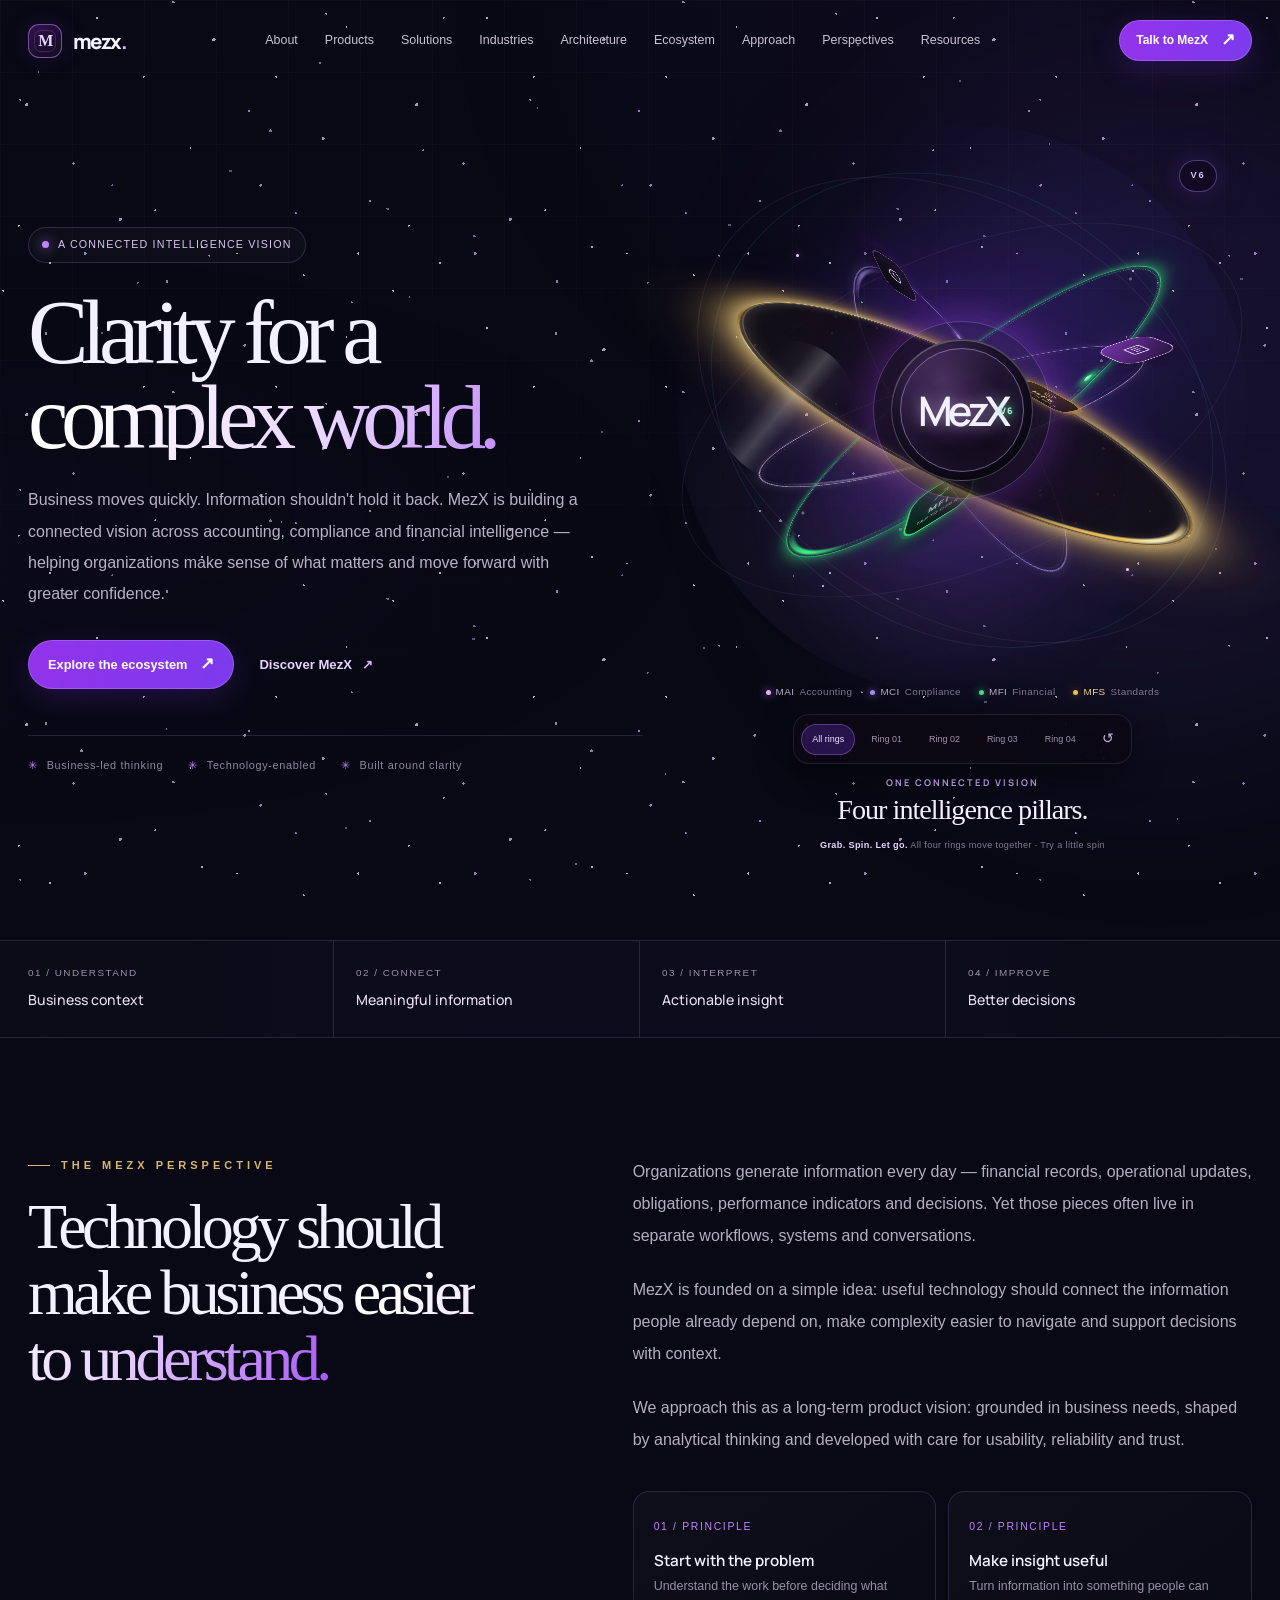
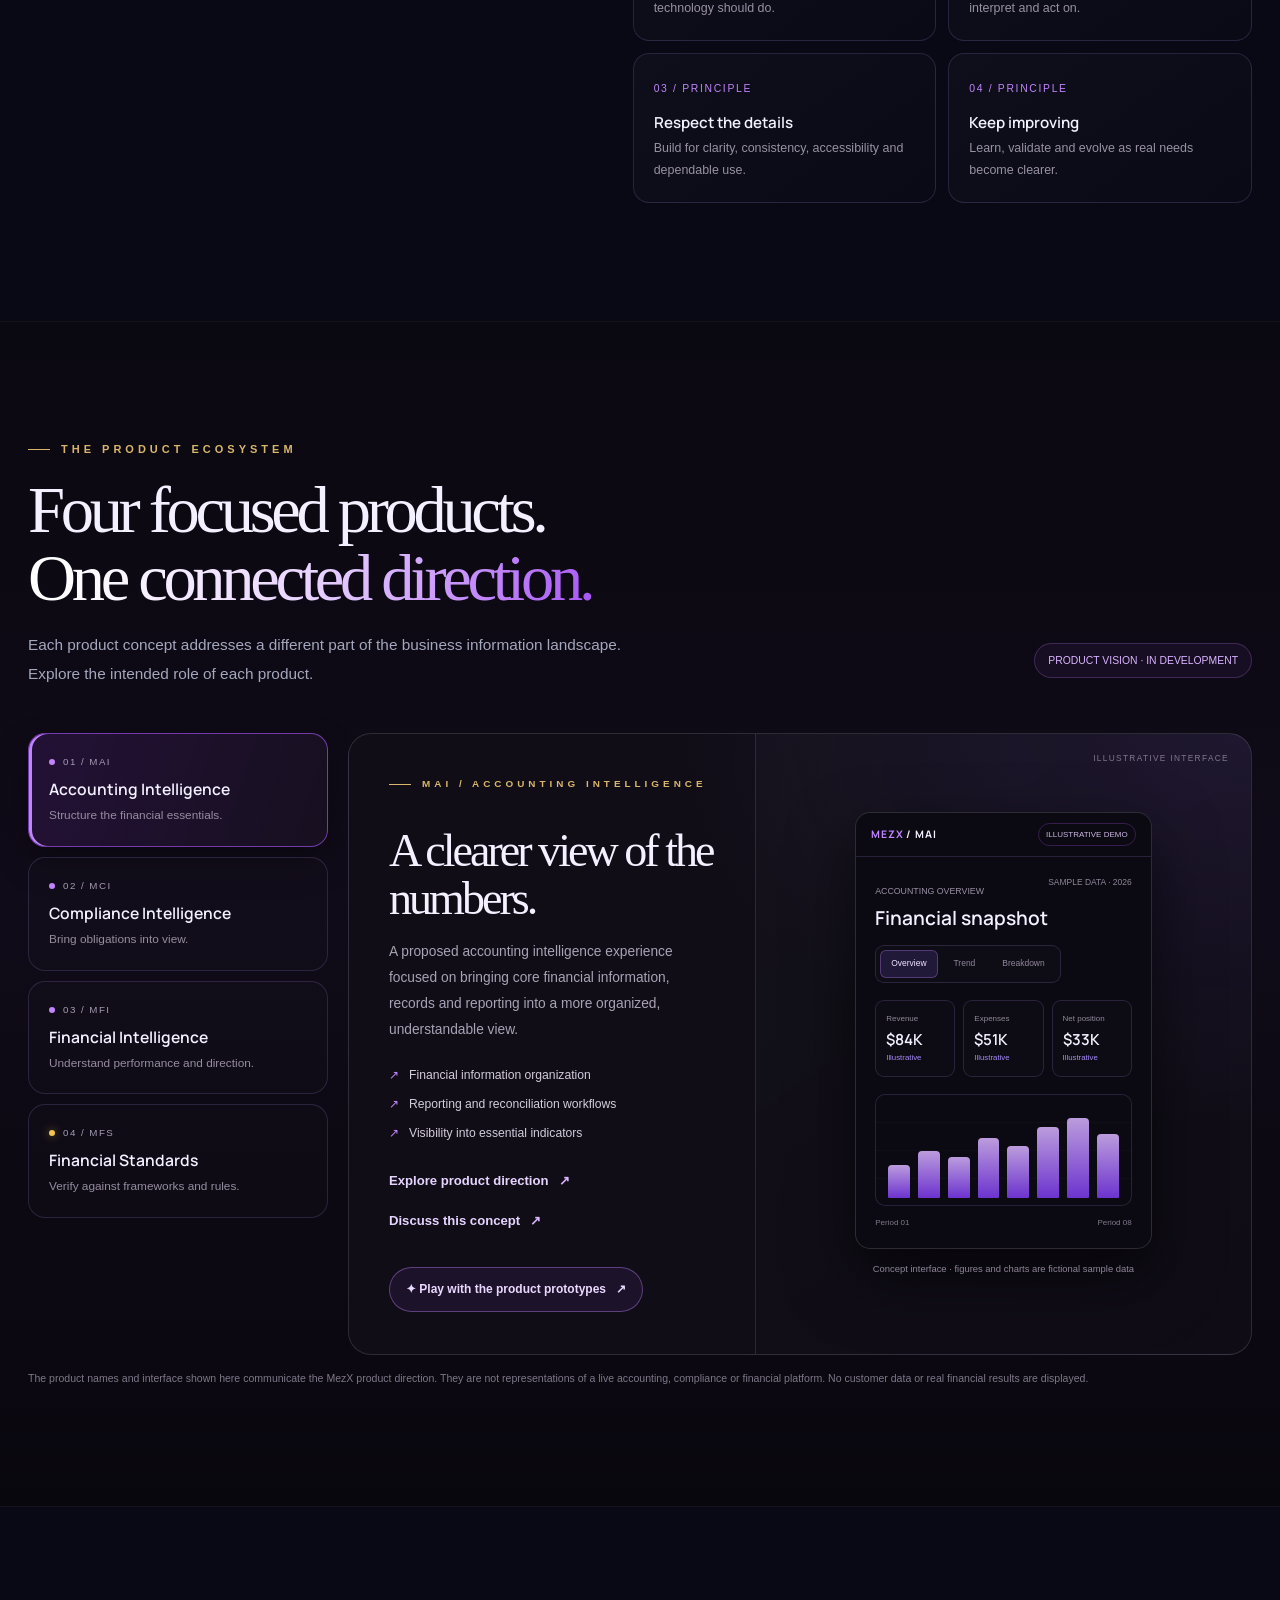
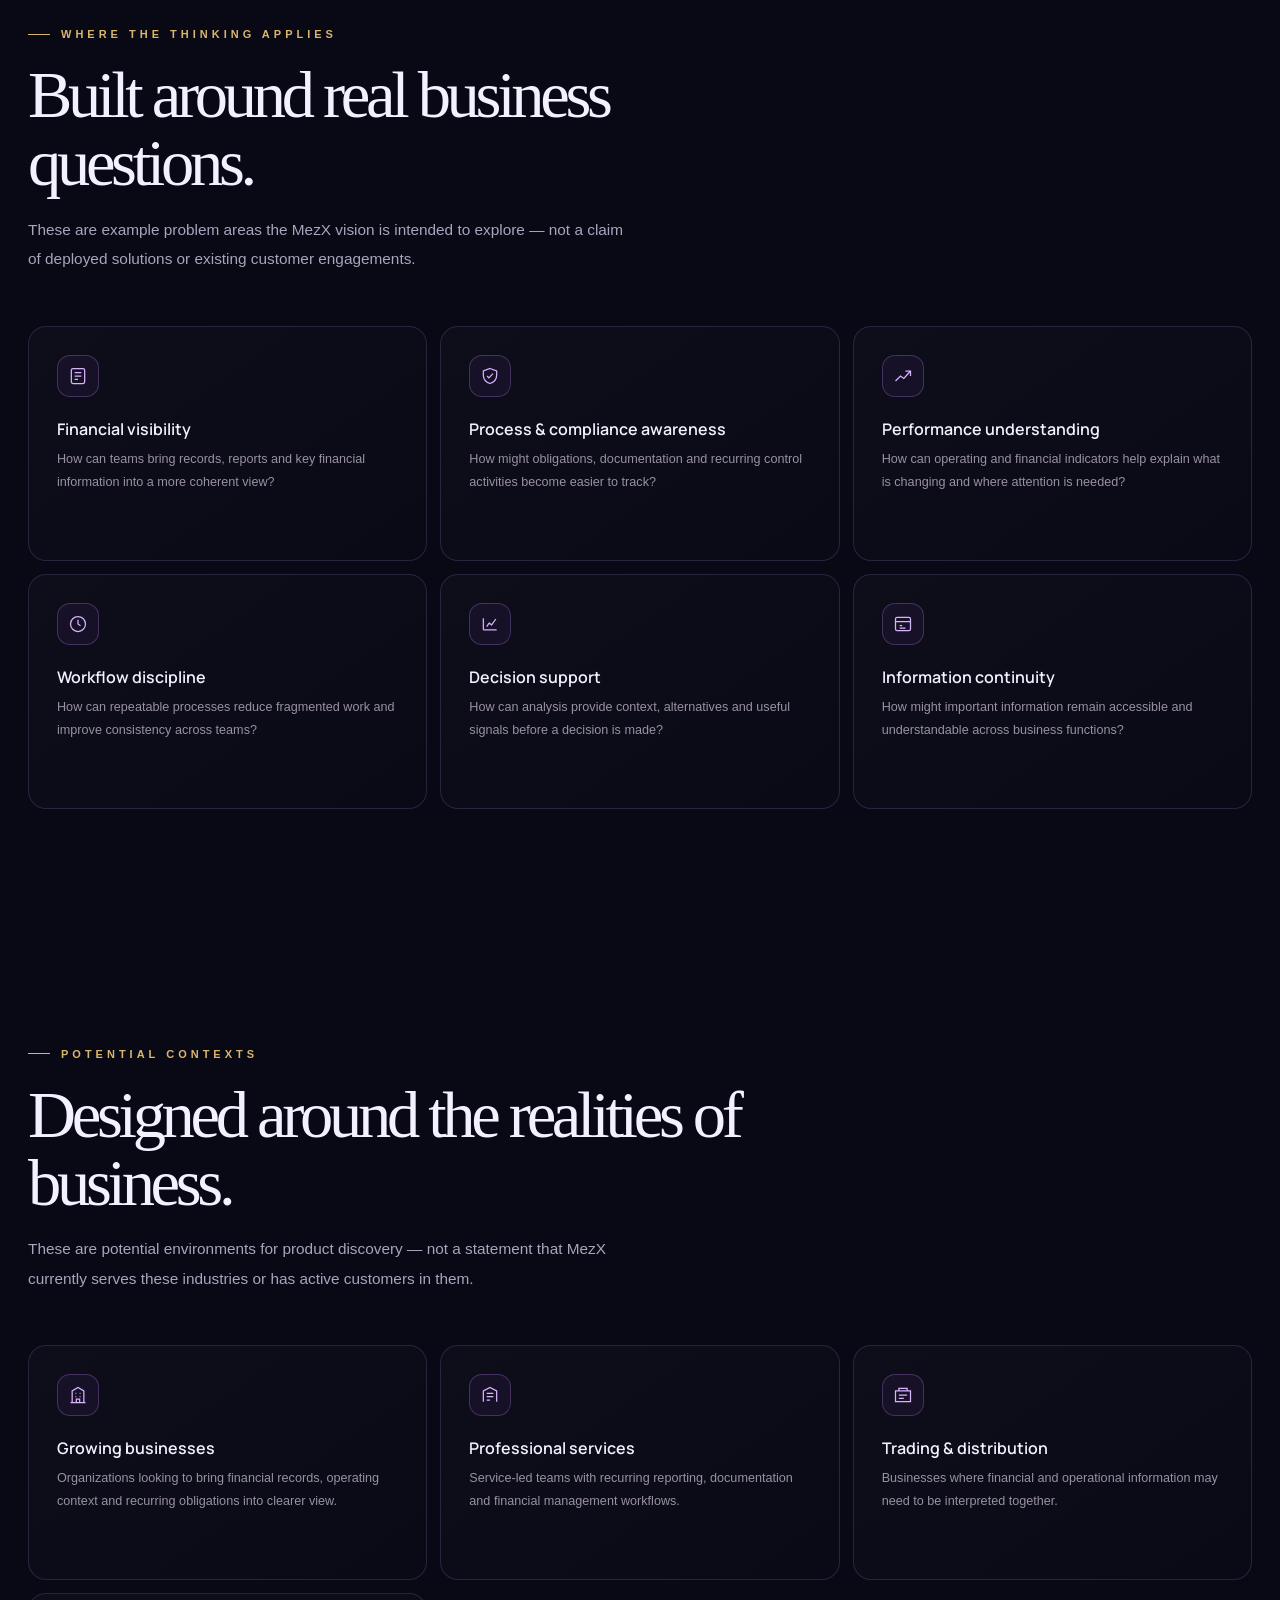
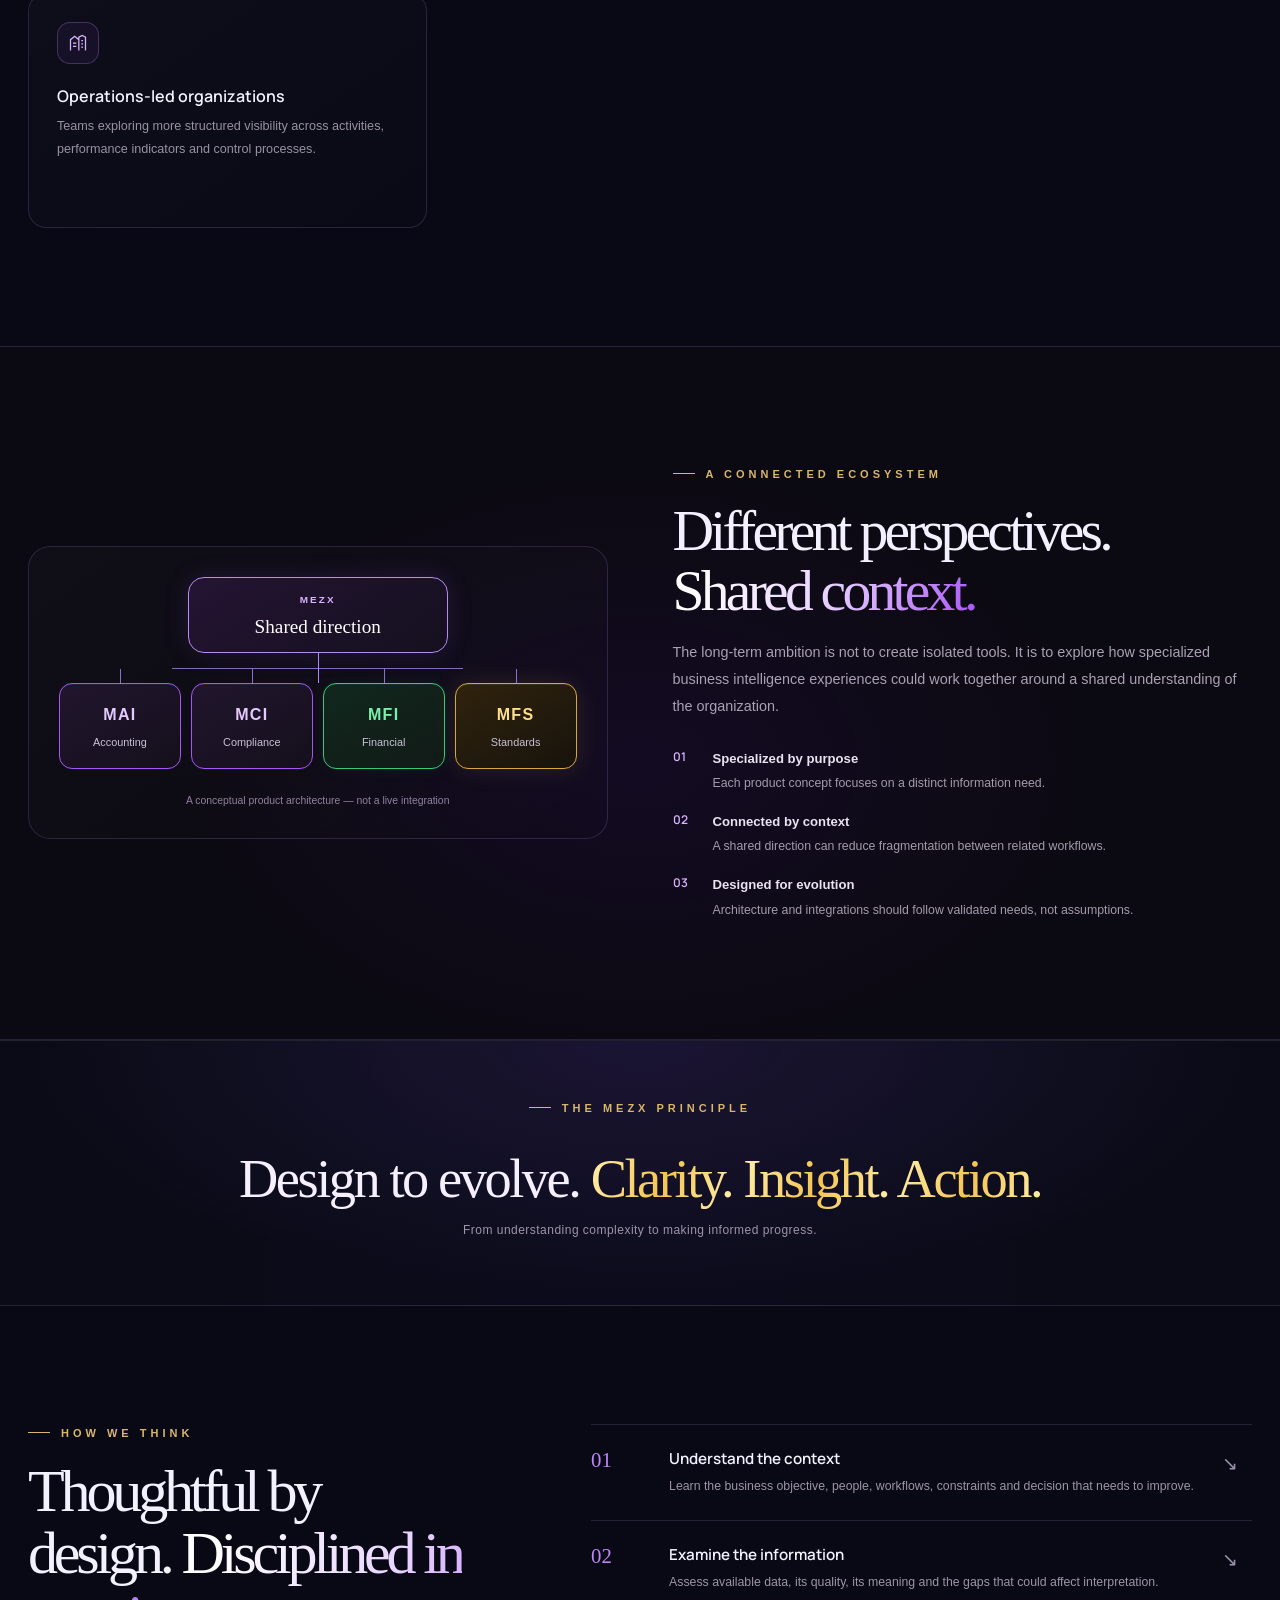
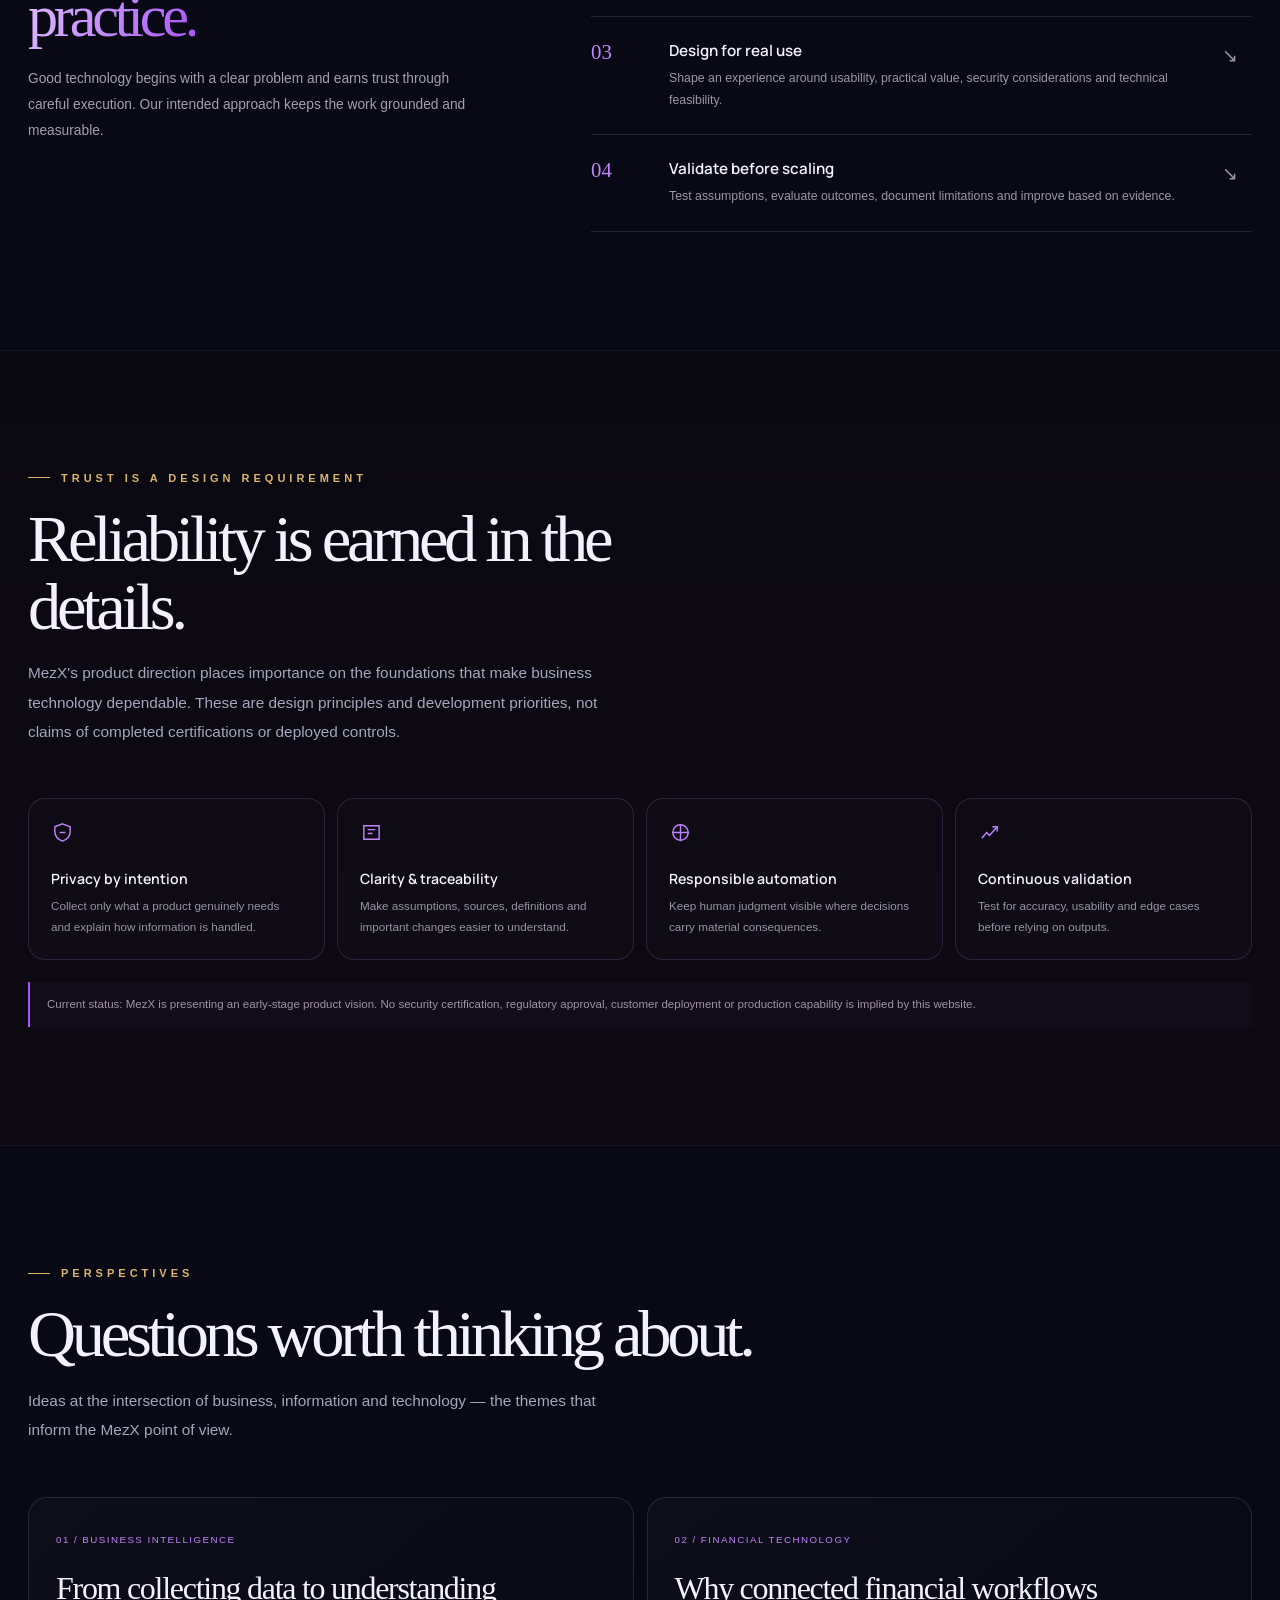
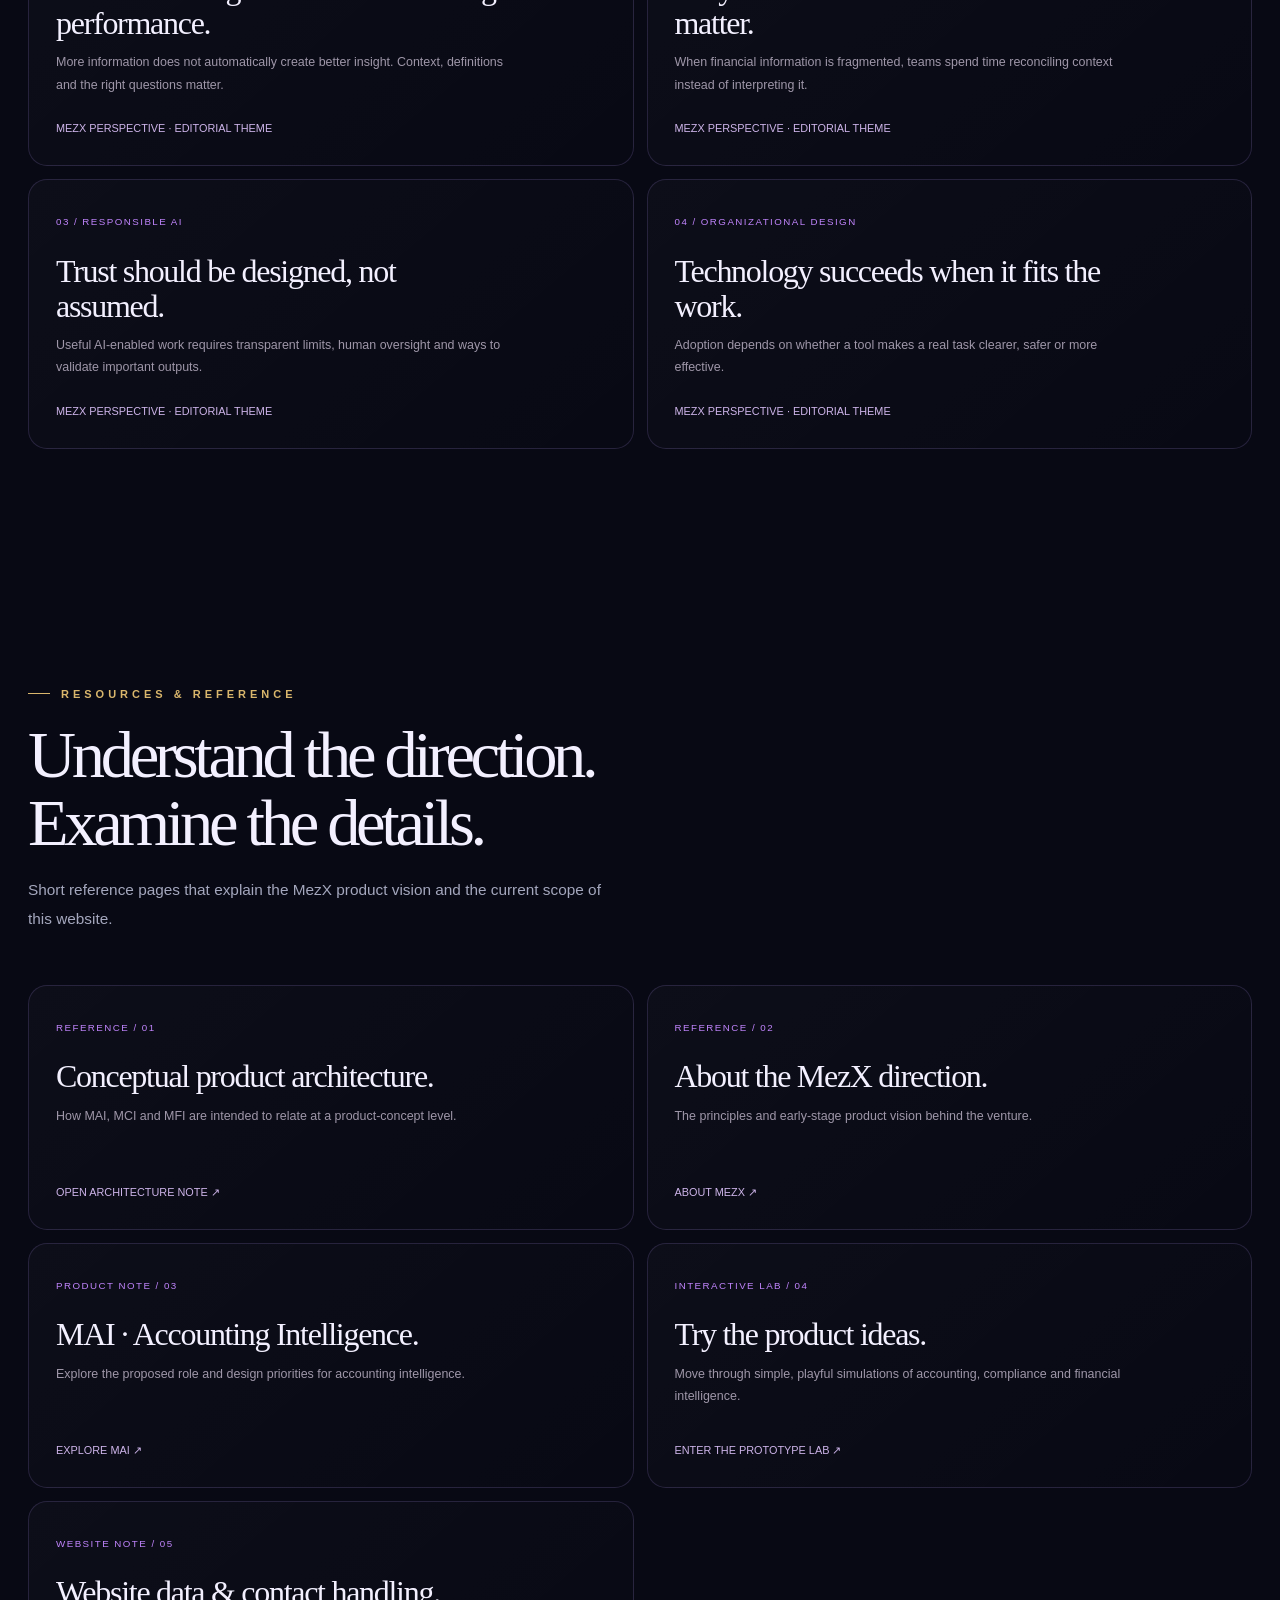
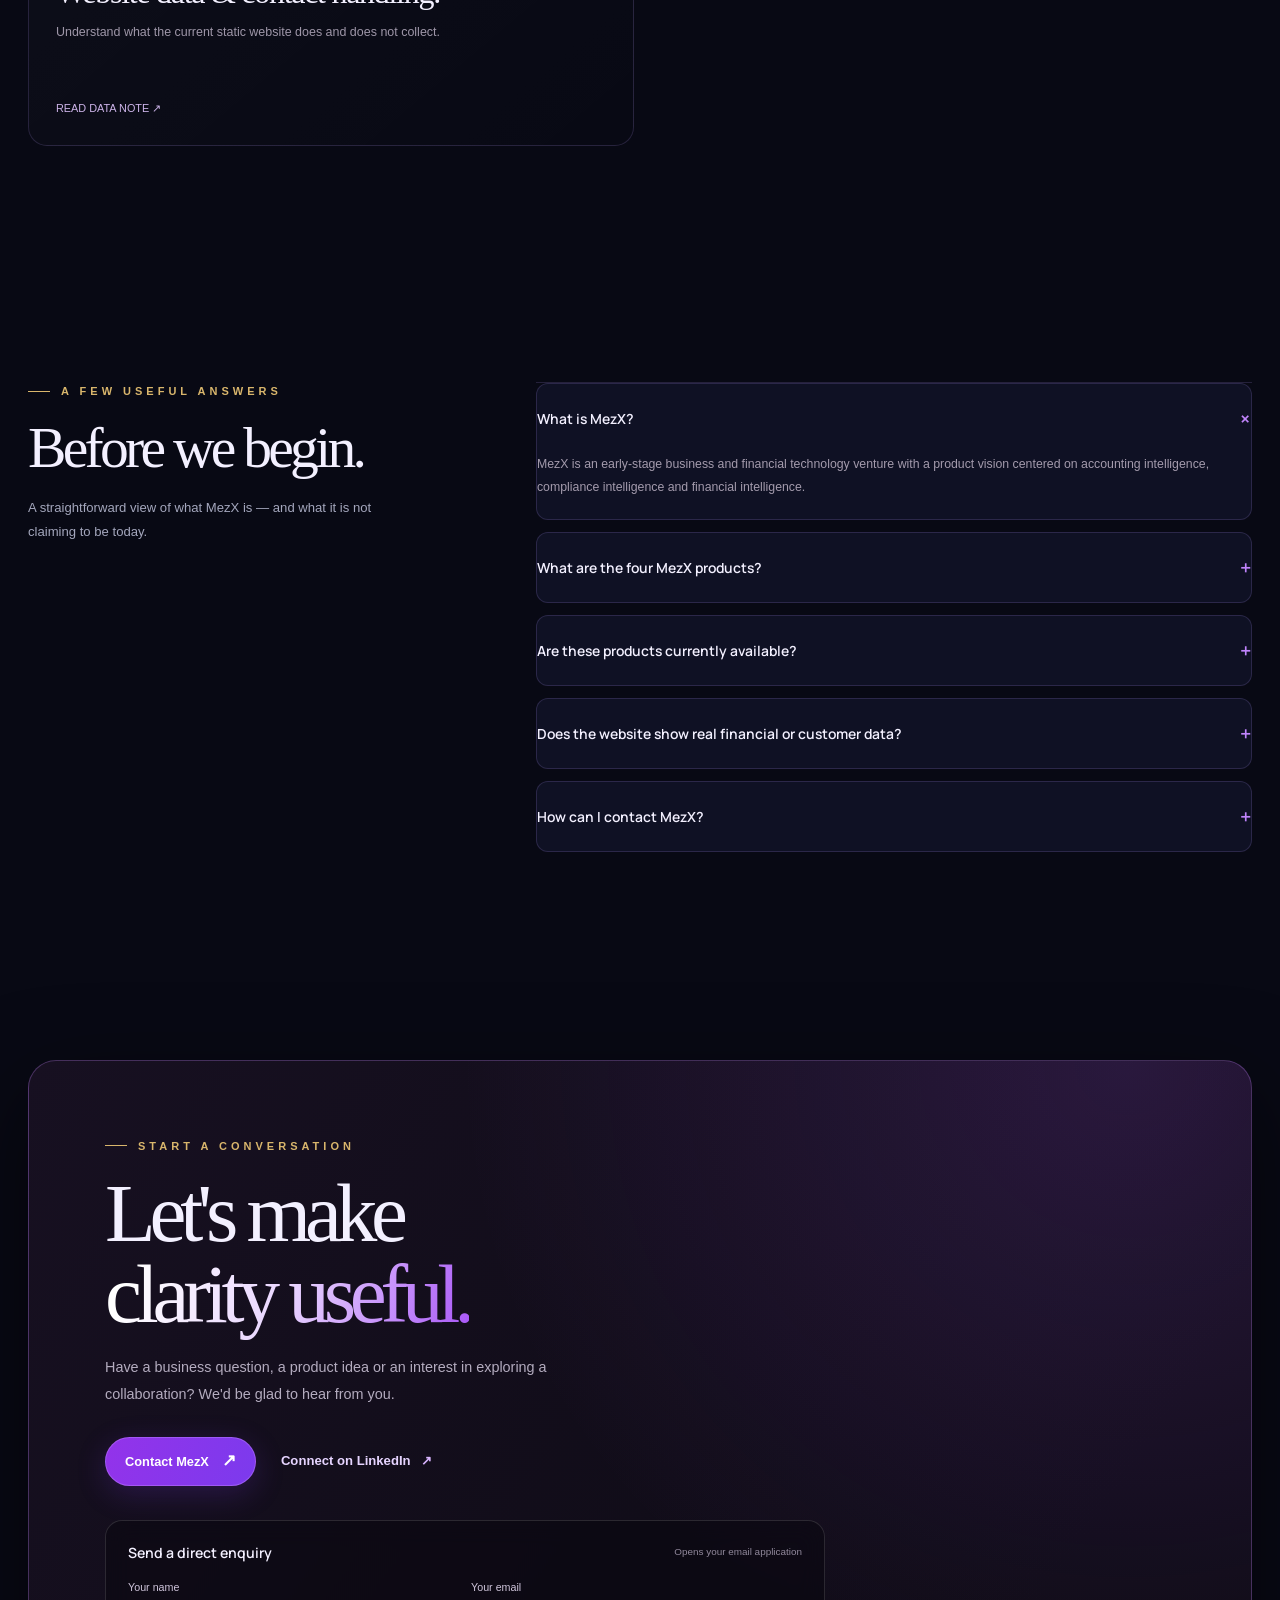
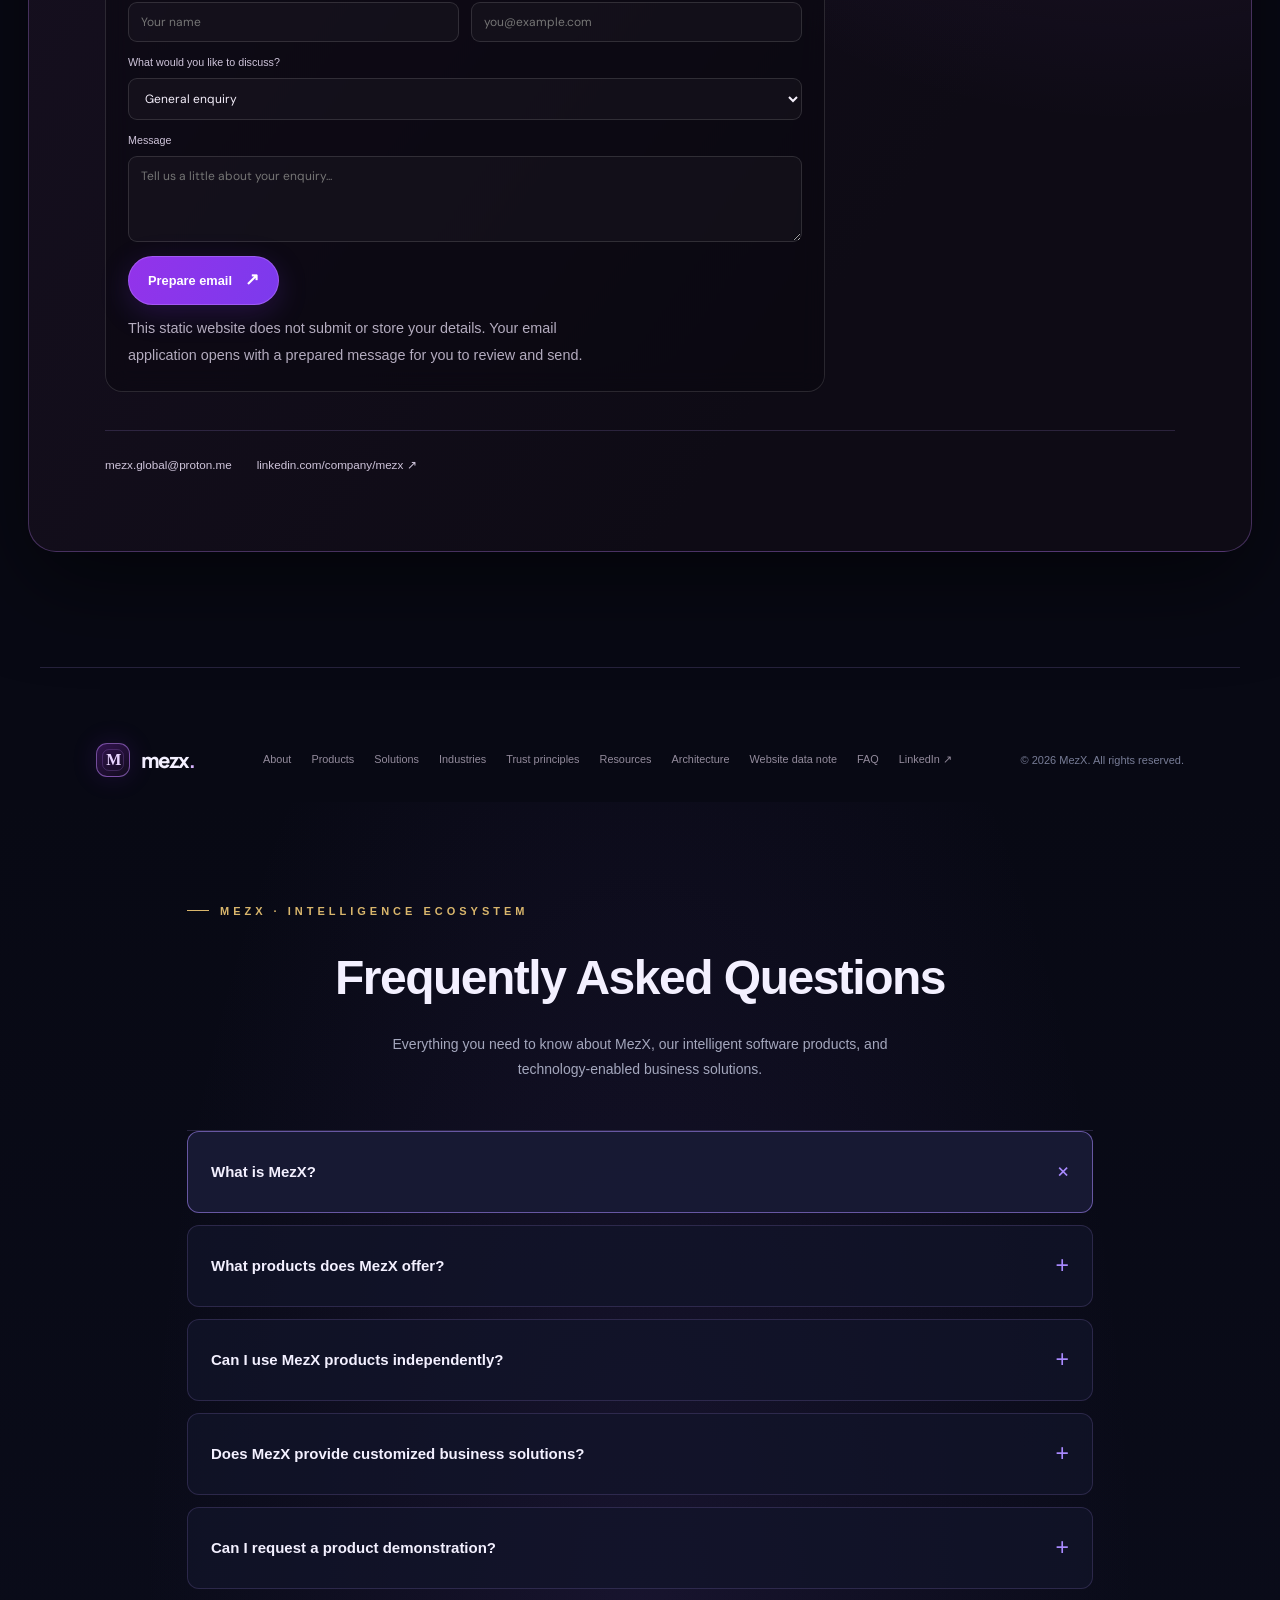
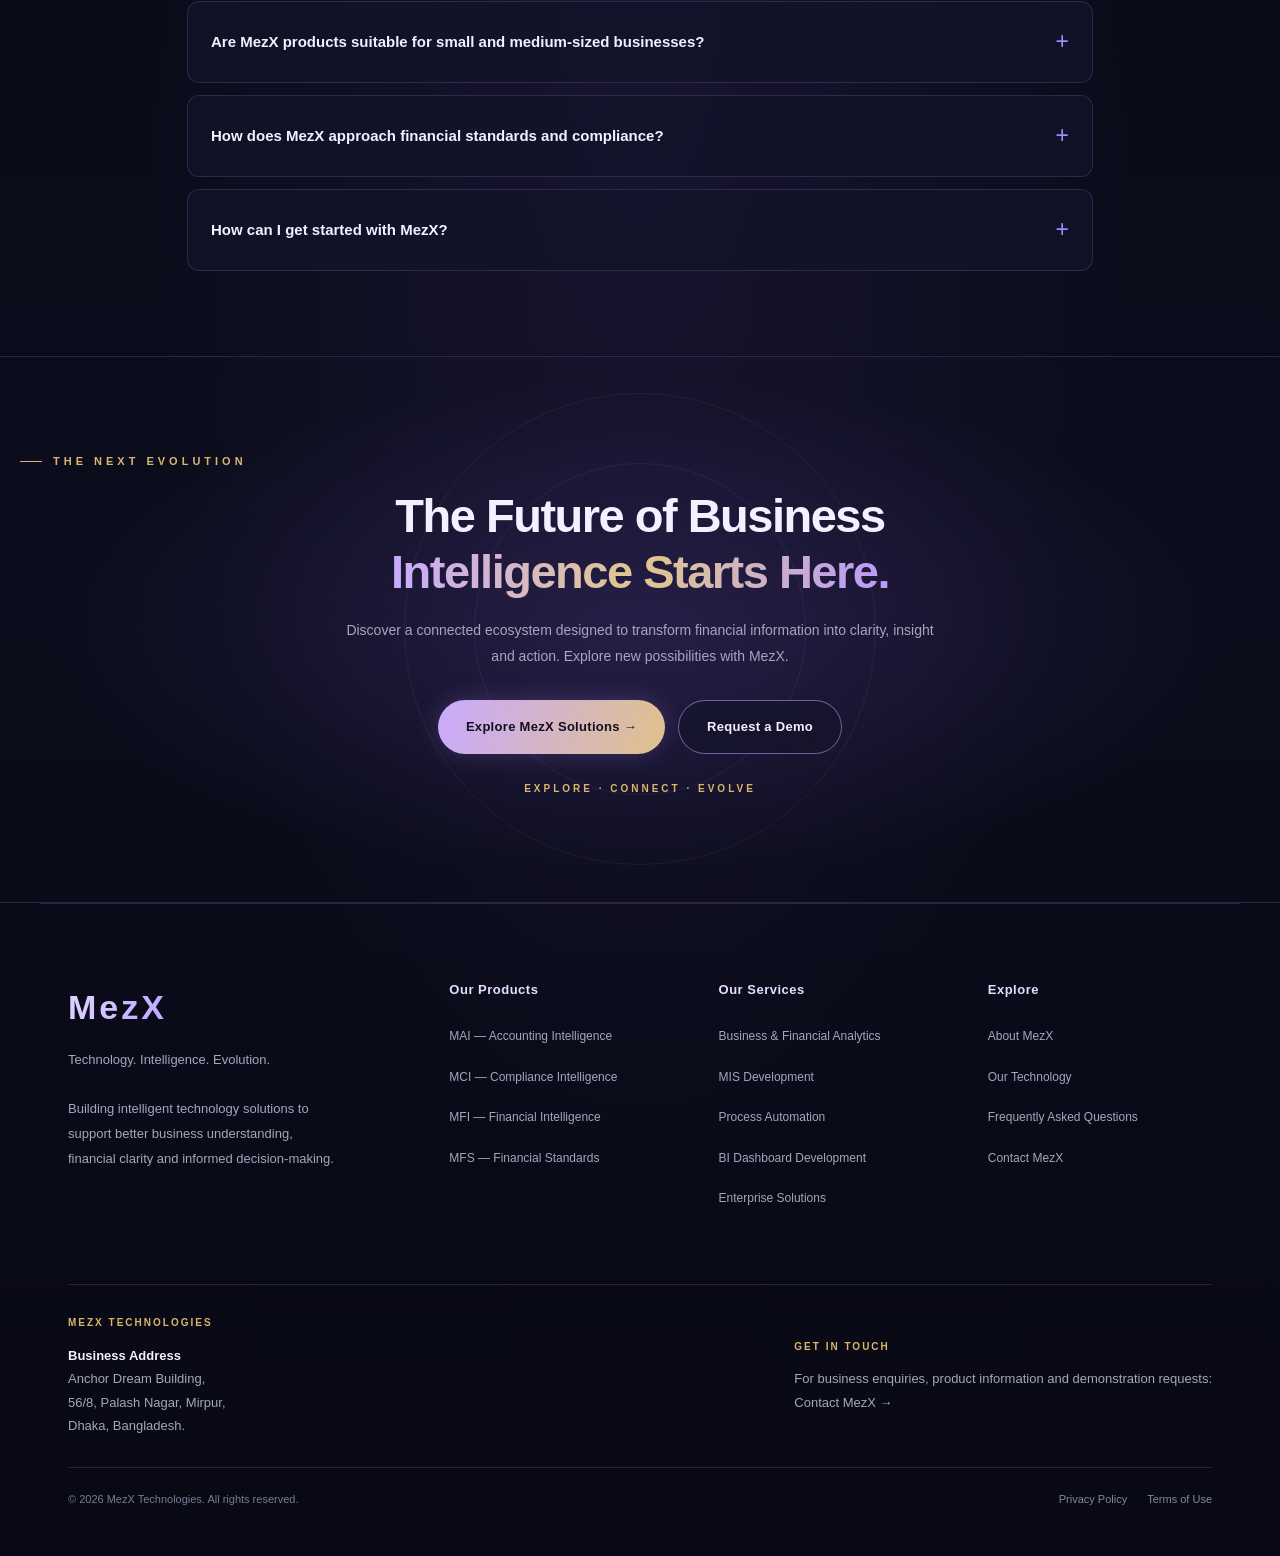
==== commit 45110334: "Update FAQ section and footer layout" ====
--- a/index.html
+++ b/index.html
@@ -430,5 +430,782 @@
 $('#contactForm').addEventListener('submit',e=>{e.preventDefault();const f=new FormData(e.currentTarget);const name=String(f.get('name')||'').trim(),email=String(f.get('email')||'').trim(),topic=String(f.get('topic')||'General enquiry'),message=String(f.get('message')||'').trim();if(!name||!email||!message)return;const body=`Name: ${name}\nEmail: ${email}\nTopic: ${topic}\n\n${message}`;location.href='mailto:mezx.global@proton.me?subject='+encodeURIComponent('MezX enquiry — '+topic)+'&body='+encodeURIComponent(body)});
 $('#year').textContent=new Date().getFullYear();
 })();
+</script><!DOCTYPE html>
+<html lang="en">
+<head>
+<meta charset="UTF-8">
+<meta name="viewport" content="width=device-width, initial-scale=1.0">
+<meta name="theme-color" content="#080914">
+<title>MezX | Frequently Asked Questions</title>
+
+<style>
+:root {
+  --bg: #080914;
+  --panel: #101326;
+  --purple: #a98aff;
+  --gold: #d9b66c;
+  --text: #f3f0ff;
+  --muted: #a4a7bd;
+  --line: rgba(184,157,255,.17);
+}
+
+* {
+  margin: 0;
+  padding: 0;
+  box-sizing: border-box;
+}
+
+html {
+  scroll-behavior: smooth;
+}
+
+body {
+  background: var(--bg);
+  color: var(--text);
+  font-family: Inter, "Segoe UI", Arial, sans-serif;
+  overflow-x: hidden;
+}
+
+a {
+  text-decoration: none;
+  color: inherit;
+}
+
+/* MAIN ENDING */
+
+.mezx-ending {
+  position: relative;
+  overflow: hidden;
+  background:
+    radial-gradient(ellipse at 50% 35%, rgba(116,76,190,.13), transparent 55%),
+    linear-gradient(180deg,#080914,#0b0d1c 55%,#080914);
+}
+
+/* FAQ */
+
+.faq-section {
+  max-width: 950px;
+  margin: auto;
+  padding: 100px 22px 85px;
+  position: relative;
+  z-index: 1;
+}
+
+.eyebrow {
+  color: var(--gold);
+  font-size: 11px;
+  letter-spacing: 4px;
+  font-weight: 700;
+  text-align: center;
+  margin-bottom: 18px;
+}
+
+.section-title {
+  font-size: clamp(32px,5vw,48px);
+  text-align: center;
+  letter-spacing: -1.5px;
+  margin-bottom: 15px;
+}
+
+.section-description {
+  text-align: center;
+  color: var(--muted);
+  line-height: 1.8;
+  font-size: 14px;
+  max-width: 570px;
+  margin: 0 auto 48px;
+}
+
+.faq-list {
+  display: flex;
+  flex-direction: column;
+  gap: 12px;
+}
+
+.faq-item {
+  border: 1px solid var(--line);
+  background: rgba(18,21,42,.75);
+  border-radius: 12px;
+  overflow: hidden;
+  transition: border-color .3s, background .3s;
+}
+
+.faq-item:hover,
+.faq-item.active {
+  border-color: rgba(169,138,255,.55);
+  background: rgba(25,27,53,.95);
+}
+
+.faq-question {
+  width: 100%;
+  border: none;
+  background: transparent;
+  color: var(--text);
+  padding: 21px 23px;
+  text-align: left;
+  display: flex;
+  align-items: center;
+  justify-content: space-between;
+  gap: 15px;
+  font-size: 15px;
+  font-weight: 600;
+  cursor: pointer;
+  font-family: inherit;
+}
+
+.faq-icon {
+  color: var(--purple);
+  font-size: 23px;
+  font-weight: 300;
+  transition: transform .3s;
+  flex-shrink: 0;
+}
+
+.faq-item.active .faq-icon {
+  transform: rotate(45deg);
+}
+
+.faq-answer {
+  max-height: 0;
+  overflow: hidden;
+  transition: max-height .35s ease;
+}
+
+.faq-answer p {
+  padding: 0 23px 22px;
+  color: var(--muted);
+  font-size: 14px;
+  line-height: 1.9;
+}
+
+/* CTA */
+
+.cta-section {
+  position: relative;
+  text-align: center;
+  padding: 95px 20px 105px;
+  border-top: 1px solid var(--line);
+  border-bottom: 1px solid var(--line);
+  overflow: hidden;
+  background:
+    radial-gradient(ellipse at center,rgba(122,83,206,.20),transparent 65%);
+}
+
+.cta-section::before,
+.cta-section::after {
+  content: "";
+  position: absolute;
+  width: 330px;
+  height: 330px;
+  border: 1px solid rgba(169,138,255,.10);
+  border-radius: 50%;
+  left: 50%;
+  top: 50%;
+  transform: translate(-50%,-50%);
+  pointer-events: none;
+}
+
+.cta-section::after {
+  width: 470px;
+  height: 470px;
+  border-color: rgba(217,182,108,.08);
+}
+
+.cta-content {
+  position: relative;
+  z-index: 1;
+}
+
+.cta-title {
+  font-size: clamp(30px,5vw,47px);
+  letter-spacing: -1.5px;
+  line-height: 1.2;
+  margin-bottom: 16px;
+}
+
+.cta-title span {
+  background: linear-gradient(90deg,#c9aaff,#e2c78b,#b89aff);
+  background-clip: text;
+  -webkit-background-clip: text;
+  color: transparent;
+}
+
+.cta-description {
+  color: var(--muted);
+  max-width: 590px;
+  margin: 0 auto 30px;
+  line-height: 1.9;
+  font-size: 14px;
+}
+
+.cta-buttons {
+  display: flex;
+  justify-content: center;
+  flex-wrap: wrap;
+  gap: 13px;
+}
+
+.cta-btn {
+  display: inline-flex;
+  justify-content: center;
+  align-items: center;
+  padding: 15px 28px;
+  border-radius: 50px;
+  font-size: 13px;
+  font-weight: 700;
+  letter-spacing: .3px;
+  transition: .3s;
+  cursor: pointer;
+}
+
+.primary-btn {
+  color: #111020;
+  background: linear-gradient(110deg,#c9aaff,#e0c18a);
+  box-shadow: 0 0 25px rgba(185,145,255,.22);
+}
+
+.primary-btn:hover {
+  transform: translateY(-4px);
+  box-shadow: 0 0 35px rgba(185,145,255,.42);
+}
+
+.secondary-btn {
+  color: var(--text);
+  border: 1px solid rgba(185,157,255,.55);
+  background: rgba(20,20,42,.65);
+}
+
+.secondary-btn:hover {
+  background: rgba(169,138,255,.13);
+  transform: translateY(-4px);
+}
+
+.tagline {
+  margin-top: 27px;
+  color: var(--gold);
+  letter-spacing: 3px;
+  font-size: 10px;
+  font-weight: 700;
+}
+
+/* FOOTER */
+
+.footer {
+  max-width: 1200px;
+  margin: auto;
+  padding: 75px 28px 25px;
+}
+
+.footer-top {
+  display: grid;
+  grid-template-columns: 1.5fr 1fr 1fr 1fr;
+  gap: 45px;
+  padding-bottom: 60px;
+}
+
+.brand-name {
+  font-size: 34px;
+  font-weight: 800;
+  letter-spacing: 3px;
+  background: linear-gradient(110deg,#e2d6ff,#a98aff,#d9b66c);
+  background-clip: text;
+  -webkit-background-clip: text;
+  color: transparent;
+  margin-bottom: 13px;
+}
+
+.brand-description {
+  color: var(--muted);
+  font-size: 13px;
+  line-height: 1.9;
+  max-width: 270px;
+}
+
+.footer-column h3 {
+  font-size: 13px;
+  margin-bottom: 22px;
+  color: #e7ddff;
+  letter-spacing: .5px;
+}
+
+.footer-column ul {
+  list-style: none;
+}
+
+.footer-column li {
+  margin-bottom: 14px;
+}
+
+.footer-column a {
+  color: var(--muted);
+  font-size: 12px;
+  transition: .25s;
+  line-height: 1.6;
+}
+
+.footer-column a:hover {
+  color: var(--purple);
+  padding-left: 4px;
+}
+
+.footer-contact {
+  border-top: 1px solid var(--line);
+  padding: 30px 0;
+  display: flex;
+  justify-content: space-between;
+  align-items: center;
+  gap: 25px;
+  flex-wrap: wrap;
+}
+
+.contact-label {
+  color: var(--gold);
+  font-size: 10px;
+  font-weight: 700;
+  letter-spacing: 2px;
+  margin-bottom: 12px;
+}
+
+.contact-address {
+  color: var(--muted);
+  font-size: 13px;
+  line-height: 1.8;
+  max-width: 430px;
+}
+
+.contact-address strong {
+  color: var(--text);
+  font-weight: 600;
+}
+
+.footer-bottom {
+  border-top: 1px solid var(--line);
+  padding: 22px 0;
+  display: flex;
+  justify-content: space-between;
+  gap: 15px;
+  flex-wrap: wrap;
+  align-items: center;
+}
+
+.copyright {
+  font-size: 11px;
+  color: #777c96;
+}
+
+.legal-links {
+  display: flex;
+  gap: 20px;
+}
+
+.legal-links a {
+  color: #8589a1;
+  font-size: 11px;
+}
+
+.legal-links a:hover {
+  color: var(--purple);
+}
+
+/* RESPONSIVE */
+
+@media(max-width:800px) {
+  .footer-top {
+    grid-template-columns: 1fr 1fr;
+    gap: 38px 25px;
+  }
+}
+
+@media(max-width:520px) {
+  .faq-section {
+    padding: 75px 17px 65px;
+  }
+
+  .faq-question {
+    font-size: 13px;
+    padding: 19px 16px;
+  }
+
+  .faq-answer p {
+    padding: 0 16px 19px;
+    font-size: 13px;
+  }
+
+  .cta-section {
+    padding: 75px 18px;
+  }
+
+  .cta-buttons {
+    flex-direction: column;
+    align-items: stretch;
+    max-width: 290px;
+    margin: auto;
+  }
+
+  .footer {
+    padding: 55px 20px 20px;
+  }
+
+  .footer-top {
+    grid-template-columns: 1fr 1fr;
+    gap: 35px 18px;
+  }
+
+  .brand-column {
+    grid-column: 1 / -1;
+  }
+
+  .footer-contact {
+    align-items: flex-start;
+  }
+
+  .footer-bottom {
+    flex-direction: column;
+    align-items: flex-start;
+  }
+}
+
+@media(prefers-reduced-motion:reduce) {
+  *,*::before,*::after {
+    scroll-behavior: auto !important;
+    transition-duration: .01ms !important;
+  }
+}
+</style>
+</head>
+
+<body>
+
+<div class="mezx-ending">
+
+<!-- FAQ SECTION -->
+
+<section class="faq-section" id="faq">
+
+  <div class="eyebrow">MEZX · INTELLIGENCE ECOSYSTEM</div>
+
+  <h1 class="section-title">Frequently Asked Questions</h1>
+
+  <p class="section-description">
+    Everything you need to know about MezX, our intelligent
+    software products, and technology-enabled business solutions.
+  </p>
+
+  <div class="faq-list">
+
+    <div class="faq-item active">
+      <button class="faq-question" aria-expanded="true">
+        What is MezX?
+        <span class="faq-icon">+</span>
+      </button>
+      <div class="faq-answer">
+        <p>
+          MezX is a technology-driven business initiative focused
+          on developing intelligent software products and
+          technology-enabled solutions for accounting, compliance,
+          financial intelligence and business management.
+        </p>
+      </div>
+    </div>
+
+    <div class="faq-item">
+      <button class="faq-question" aria-expanded="false">
+        What products does MezX offer?
+        <span class="faq-icon">+</span>
+      </button>
+      <div class="faq-answer">
+        <p>
+          The MezX product ecosystem includes MAI (MezX Accounting
+          Intelligence), MCI (MezX Compliance Intelligence),
+          MFI (MezX Financial Intelligence) and MFS
+          (MezX Financial Standards). Each product addresses
+          a distinct business and financial function.
+        </p>
+      </div>
+    </div>
+
+    <div class="faq-item">
+      <button class="faq-question" aria-expanded="false">
+        Can I use MezX products independently?
+        <span class="faq-icon">+</span>
+      </button>
+      <div class="faq-answer">
+        <p>
+          The products are designed around distinct functional
+          areas. Organizations can explore individual solutions
+          according to their requirements, with opportunities
+          for integration across the MezX ecosystem.
+        </p>
+      </div>
+    </div>
+
+    <div class="faq-item">
+      <button class="faq-question" aria-expanded="false">
+        Does MezX provide customized business solutions?
+        <span class="faq-icon">+</span>
+      </button>
+      <div class="faq-answer">
+        <p>
+          MezX's business direction includes customized MIS
+          development, business intelligence dashboards,
+          data analysis, business process automation and
+          enterprise technology solutions.
+        </p>
+      </div>
+    </div>
+
+    <div class="faq-item">
+      <button class="faq-question" aria-expanded="false">
+        Can I request a product demonstration?
+        <span class="faq-icon">+</span>
+      </button>
+      <div class="faq-answer">
+        <p>
+          Yes. You can contact the MezX team to discuss your
+          requirements and request a product walkthrough
+          or demonstration, subject to product availability.
+        </p>
+      </div>
+    </div>
+
+    <div class="faq-item">
+      <button class="faq-question" aria-expanded="false">
+        Are MezX products suitable for small and medium-sized businesses?
+        <span class="faq-icon">+</span>
+      </button>
+      <div class="faq-answer">
+        <p>
+          MezX's product direction includes solutions designed
+          to support the financial information, reporting and
+          management needs of businesses, including small
+          and medium-sized enterprises.
+        </p>
+      </div>
+    </div>
+
+    <div class="faq-item">
+      <button class="faq-question" aria-expanded="false">
+        How does MezX approach financial standards and compliance?
+        <span class="faq-icon">+</span>
+      </button>
+      <div class="faq-answer">
+        <p>
+          MFS is being conceptualized as a configurable standards
+          and rules-verification platform. It is intended to help
+          identify potential inconsistencies and exceptions,
+          while supporting professional review.
+        </p>
+      </div>
+    </div>
+
+    <div class="faq-item">
+      <button class="faq-question" aria-expanded="false">
+        How can I get started with MezX?
+        <span class="faq-icon">+</span>
+      </button>
+      <div class="faq-answer">
+        <p>
+          Explore the products and services on this website,
+          then contact the MezX team to discuss your
+          organization's needs and possible next steps.
+        </p>
+      </div>
+    </div>
+
+  </div>
+</section>
+
+
+<!-- CALL TO ACTION -->
+
+<section class="cta-section">
+
+  <div class="cta-content">
+
+    <div class="eyebrow">THE NEXT EVOLUTION</div>
+
+    <h2 class="cta-title">
+      The Future of Business<br>
+      <span>Intelligence Starts Here.</span>
+    </h2>
+
+    <p class="cta-description">
+      Discover a connected ecosystem designed to transform
+      financial information into clarity, insight and action.
+      Explore new possibilities with MezX.
+    </p>
+
+    <div class="cta-buttons">
+
+      <a href="#products" class="cta-btn primary-btn">
+        Explore MezX Solutions →
+      </a>
+
+      <a href="mailto:contact@mezx.com?subject=MezX%20Product%20Demonstration"
+         class="cta-btn secondary-btn">
+        Request a Demo
+      </a>
+
+    </div>
+
+    <div class="tagline">
+      EXPLORE · CONNECT · EVOLVE
+    </div>
+
+  </div>
+</section>
+
+
+<!-- FOOTER -->
+
+<footer class="footer">
+
+  <div class="footer-top">
+
+    <div class="brand-column">
+      <div class="brand-name">MezX</div>
+
+      <p class="brand-description">
+        Technology. Intelligence. Evolution.<br><br>
+        Building intelligent technology solutions
+        to support better business understanding,
+        financial clarity and informed decision-making.
+      </p>
+    </div>
+
+
+    <div class="footer-column" id="products">
+      <h3>Our Products</h3>
+      <ul>
+        <li><a href="#mai">MAI — Accounting Intelligence</a></li>
+        <li><a href="#mci">MCI — Compliance Intelligence</a></li>
+        <li><a href="#mfi">MFI — Financial Intelligence</a></li>
+        <li><a href="#mfs">MFS — Financial Standards</a></li>
+      </ul>
+    </div>
+
+
+    <div class="footer-column">
+      <h3>Our Services</h3>
+      <ul>
+        <li><a href="#services">Business & Financial Analytics</a></li>
+        <li><a href="#services">MIS Development</a></li>
+        <li><a href="#services">Process Automation</a></li>
+        <li><a href="#services">BI Dashboard Development</a></li>
+        <li><a href="#services">Enterprise Solutions</a></li>
+      </ul>
+    </div>
+
+
+    <div class="footer-column">
+      <h3>Explore</h3>
+      <ul>
+        <li><a href="#about">About MezX</a></li>
+        <li><a href="#technology">Our Technology</a></li>
+        <li><a href="#faq">Frequently Asked Questions</a></li>
+        <li><a href="mailto:contact@mezx.com">Contact MezX</a></li>
+      </ul>
+    </div>
+
+  </div>
+
+
+  <!-- CONTACT INFORMATION -->
+
+  <div class="footer-contact">
+
+    <div>
+      <div class="contact-label">MEZX TECHNOLOGIES</div>
+
+      <p class="contact-address">
+        <strong>Business Address</strong><br>
+        Anchor Dream Building,<br>
+        56/8, Palash Nagar, Mirpur,<br>
+        Dhaka, Bangladesh.
+      </p>
+    </div>
+
+    <div>
+      <div class="contact-label">GET IN TOUCH</div>
+
+      <p class="contact-address">
+        For business enquiries, product information
+        and demonstration requests:<br>
+        <a href="mailto:contact@mezx.com">
+          Contact MezX →
+        </a>
+      </p>
+    </div>
+
+  </div>
+
+
+  <!-- COPYRIGHT -->
+
+  <div class="footer-bottom">
+
+    <div class="copyright">
+      © 2026 MezX Technologies. All rights reserved.
+    </div>
+
+    <div class="legal-links">
+      <a href="#privacy">Privacy Policy</a>
+      <a href="#terms">Terms of Use</a>
+    </div>
+
+  </div>
+
+</footer>
+
+</div>
+
+
+<script>
+/* FAQ ACCORDION */
+
+const faqItems = document.querySelectorAll(".faq-item");
+
+faqItems.forEach(item => {
+
+  const button = item.querySelector(".faq-question");
+  const answer = item.querySelector(".faq-answer");
+
+  // Open the first question initially
+  if (item.classList.contains("active")) {
+    answer.style.maxHeight = answer.scrollHeight + "px";
+  }
+
+  button.addEventListener("click", () => {
+
+    const isActive = item.classList.contains("active");
+
+    // Close all questions
+    faqItems.forEach(other => {
+      other.classList.remove("active");
+      other.querySelector(".faq-answer").style.maxHeight = null;
+      other.querySelector(".faq-question")
+        .setAttribute("aria-expanded", "false");
+    });
+
+    // Open selected question
+    if (!isActive) {
+      item.classList.add("active");
+      answer.style.maxHeight = answer.scrollHeight + "px";
+      button.setAttribute("aria-expanded", "true");
+    }
+
+  });
+
+});
+
+window.addEventListener("resize", () => {
+  document.querySelectorAll(".faq-item.active").forEach(item => {
+    const answer = item.querySelector(".faq-answer");
+    answer.style.maxHeight = answer.scrollHeight + "px";
+  });
+});
 </script>
+
+</body>
+</html>
 </body></html>
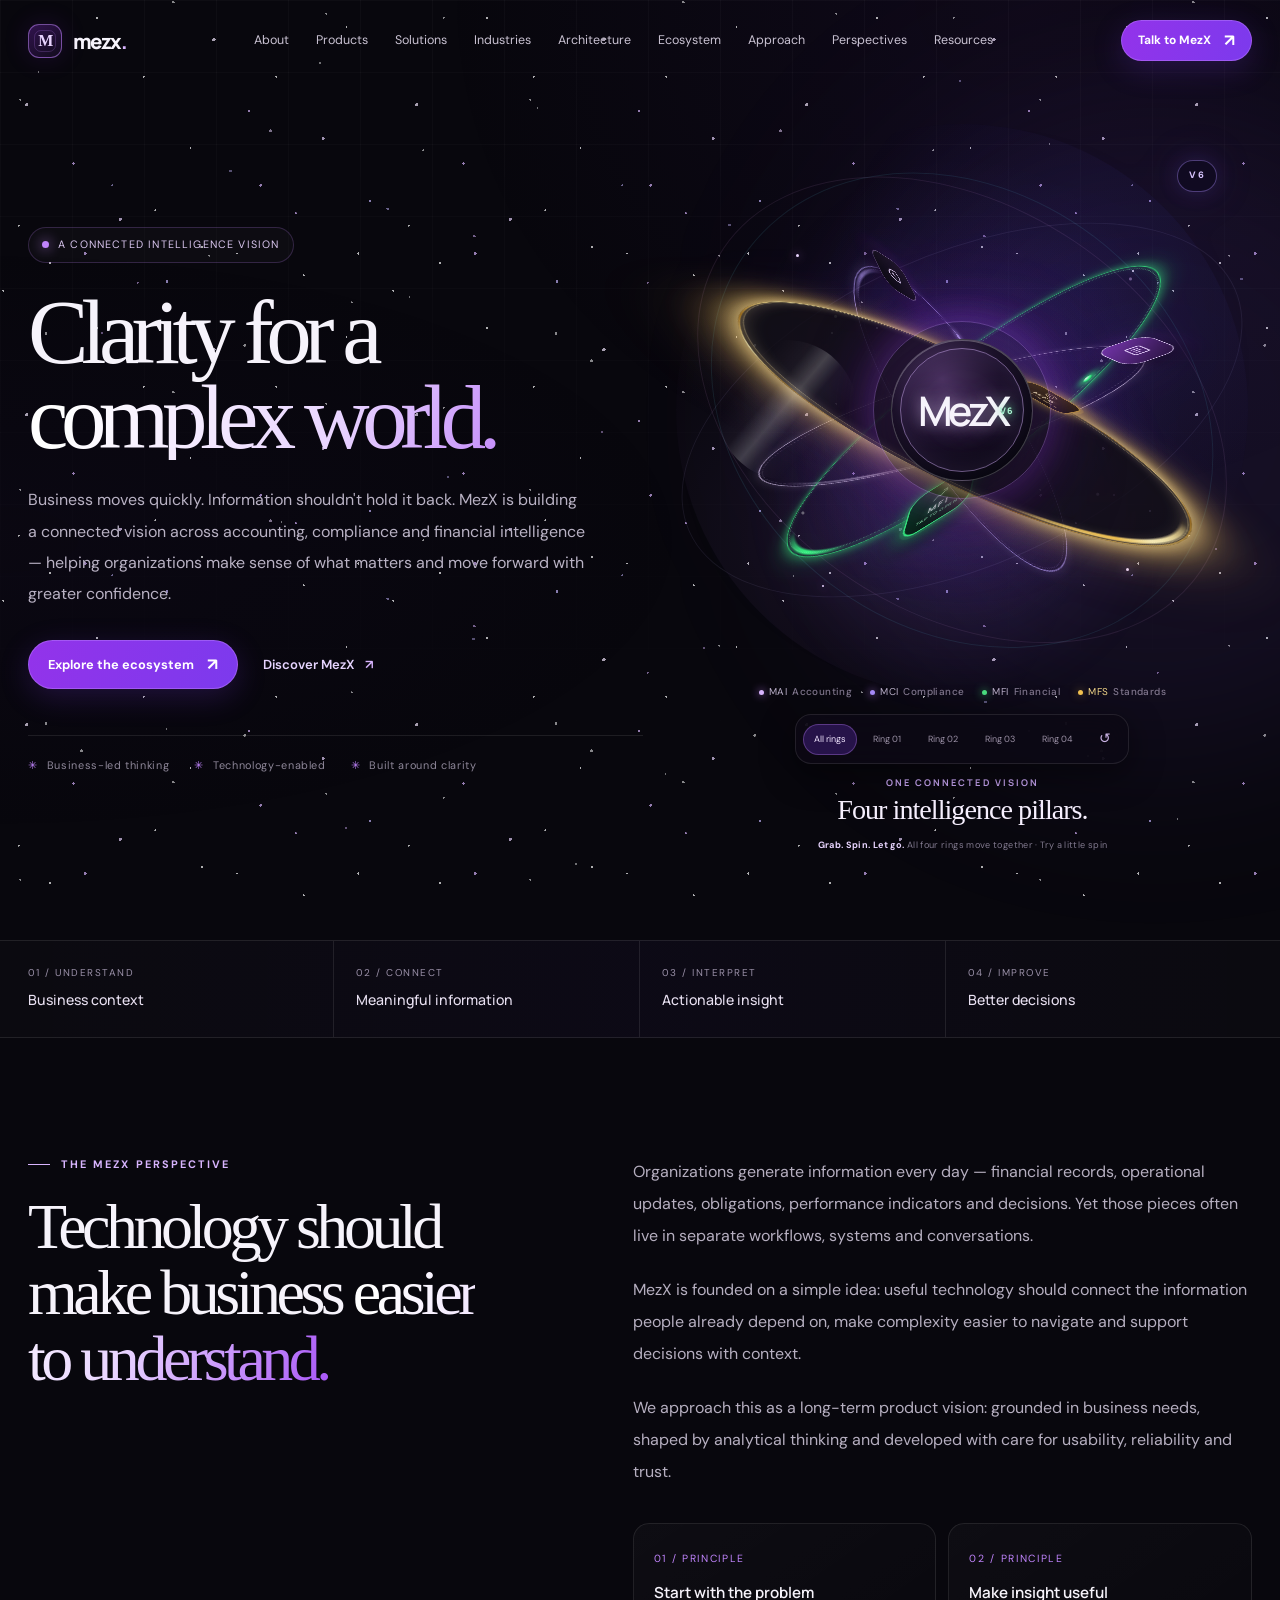
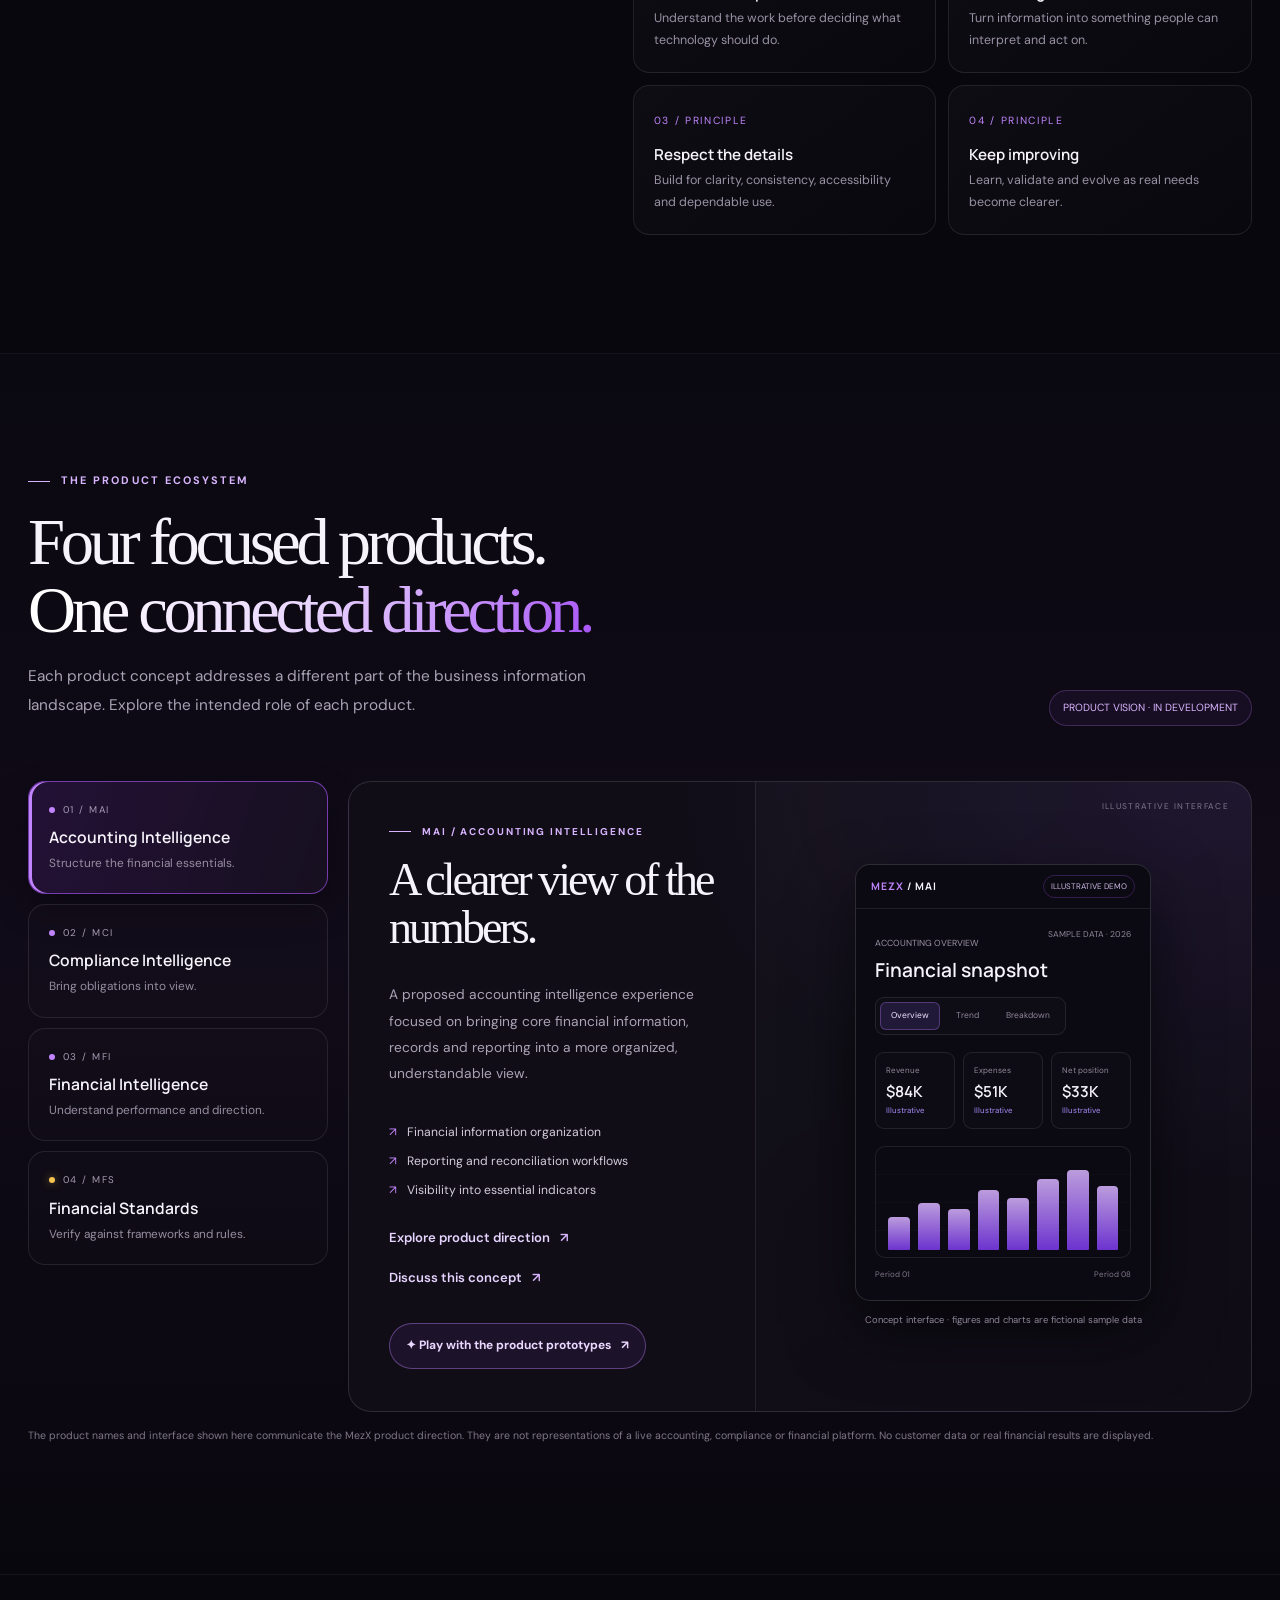
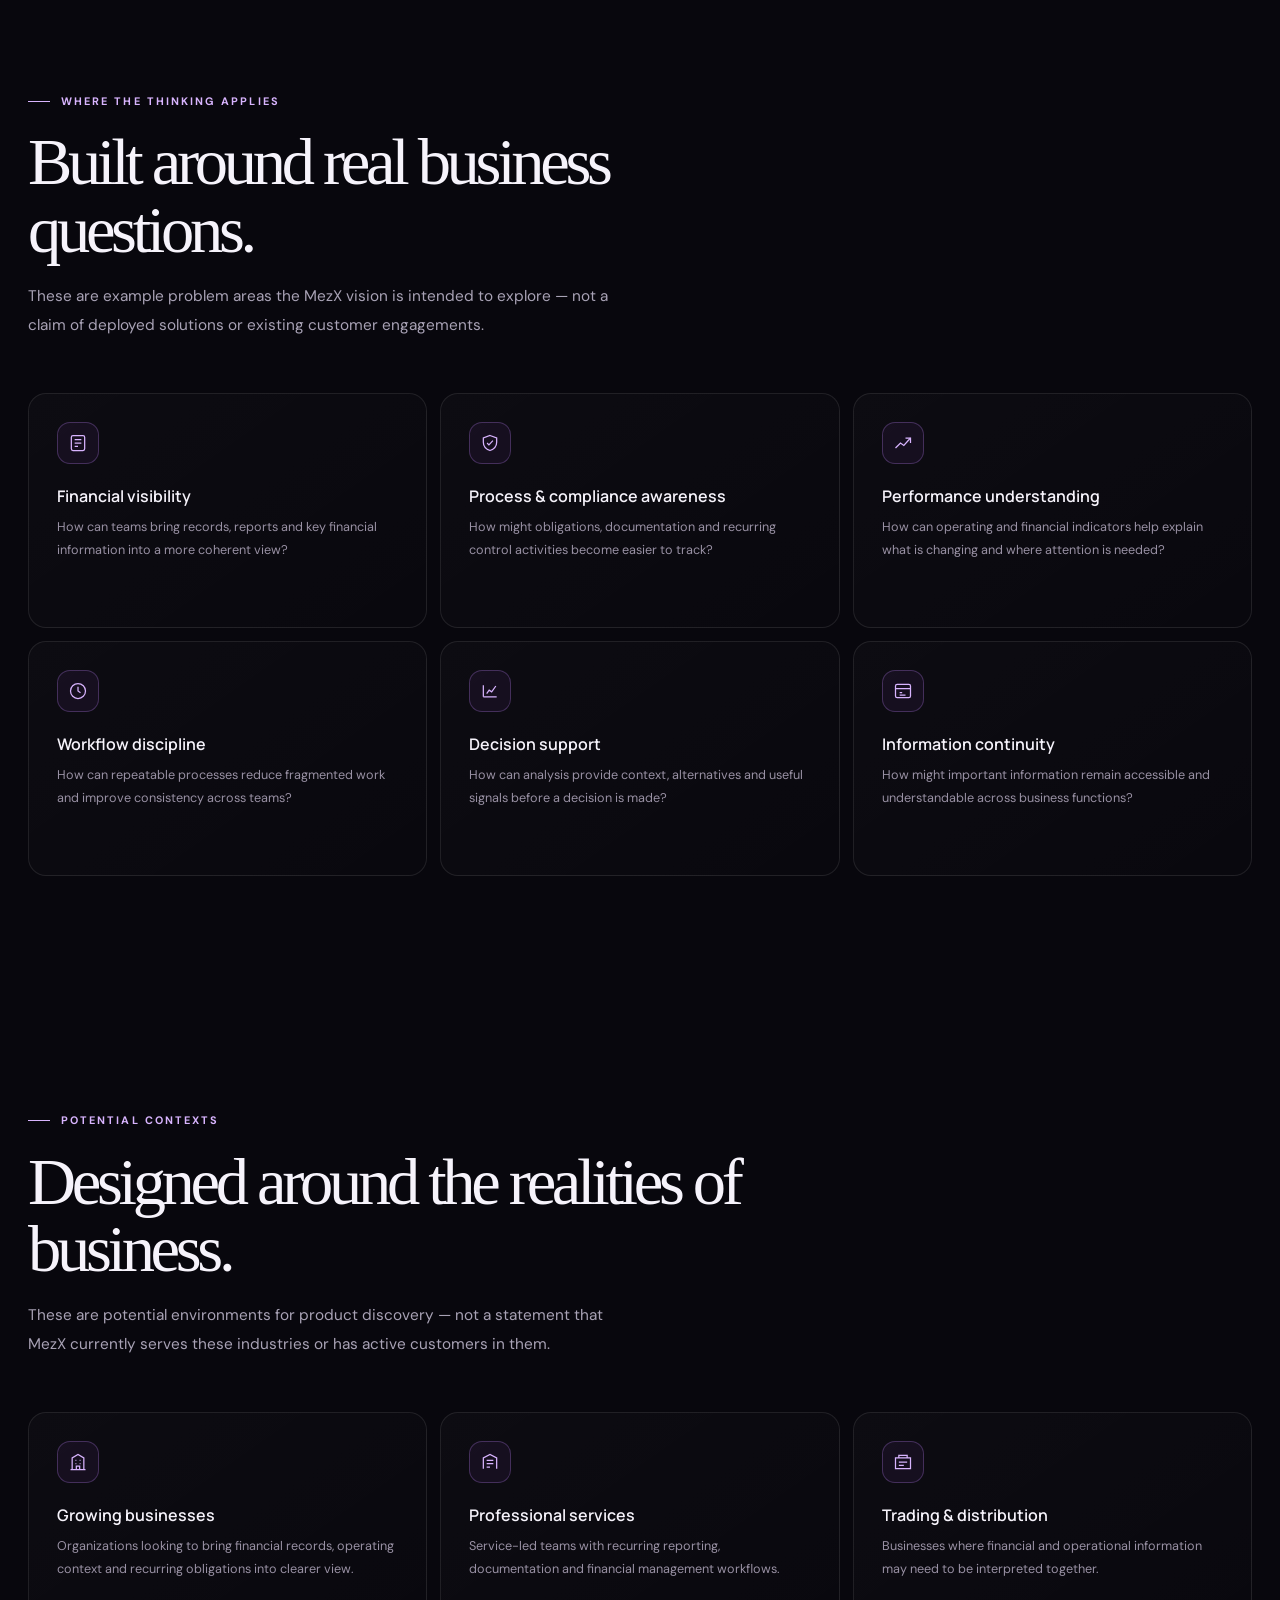
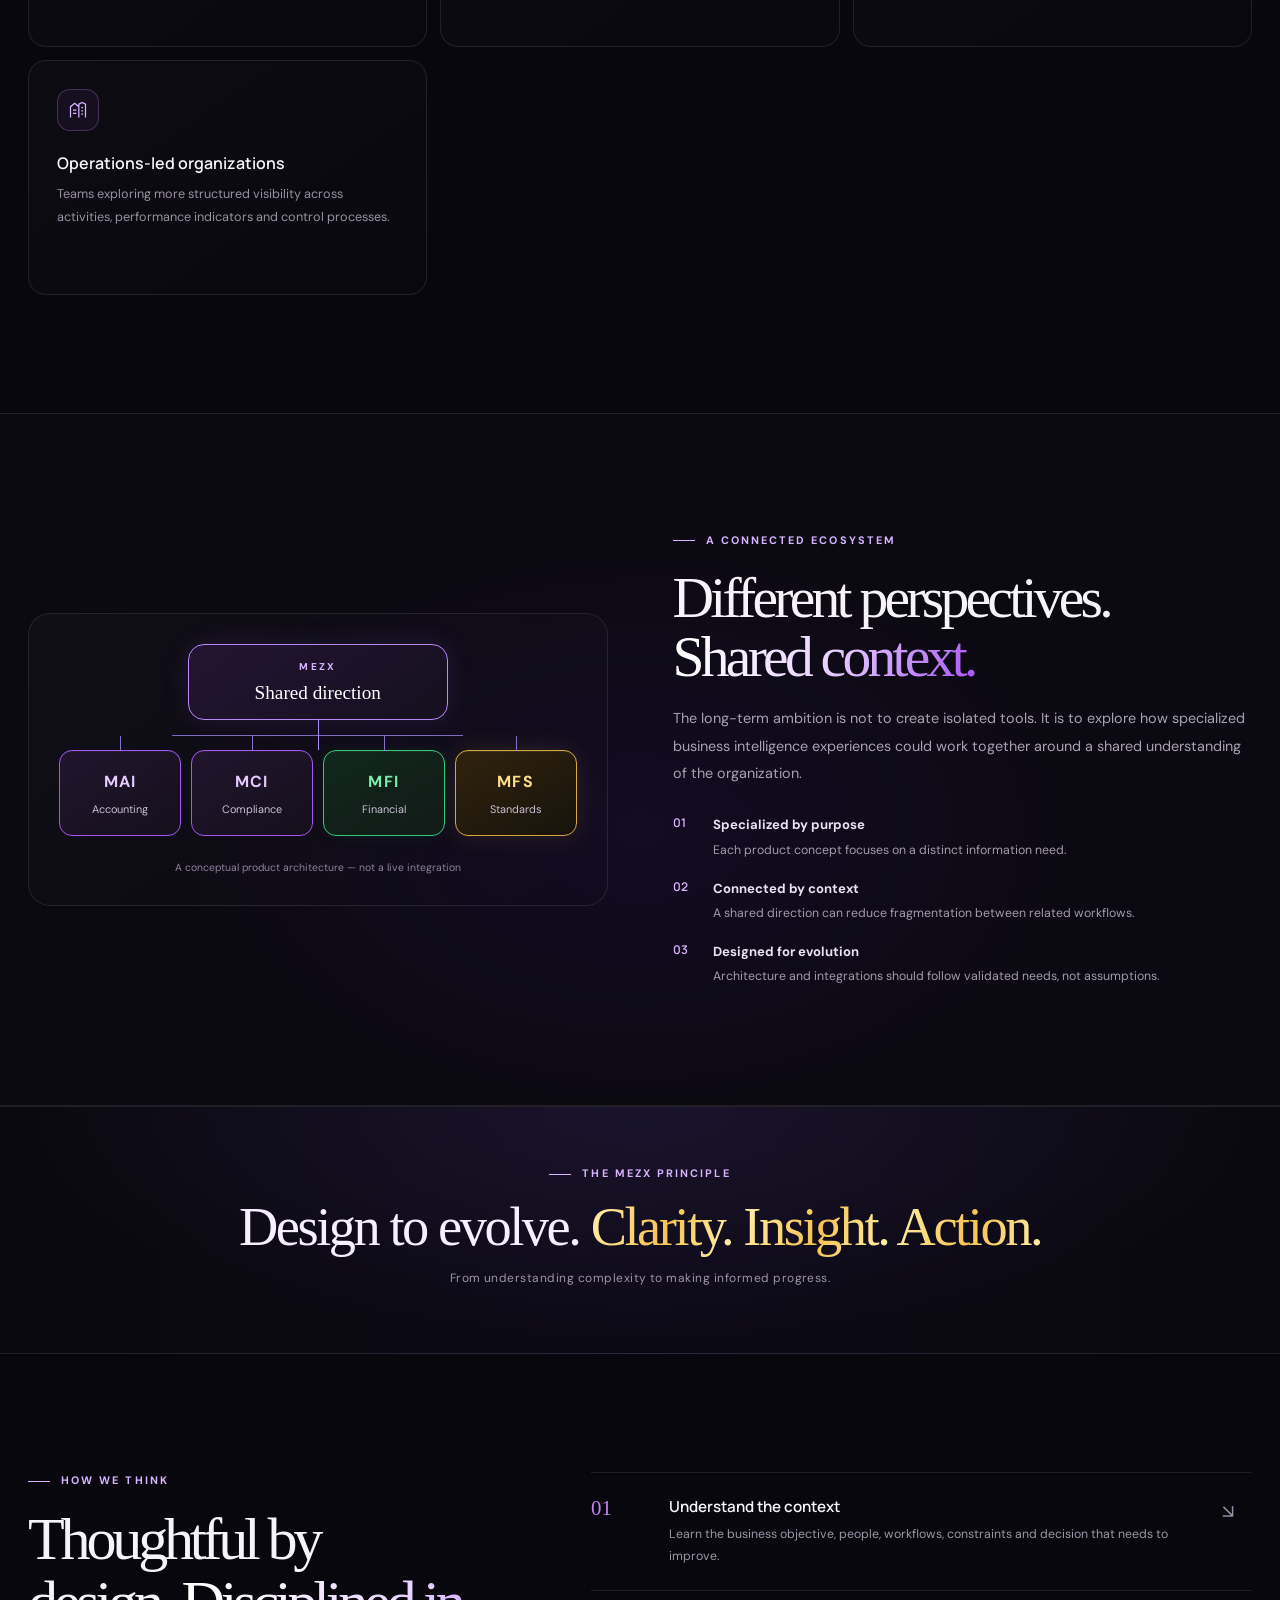
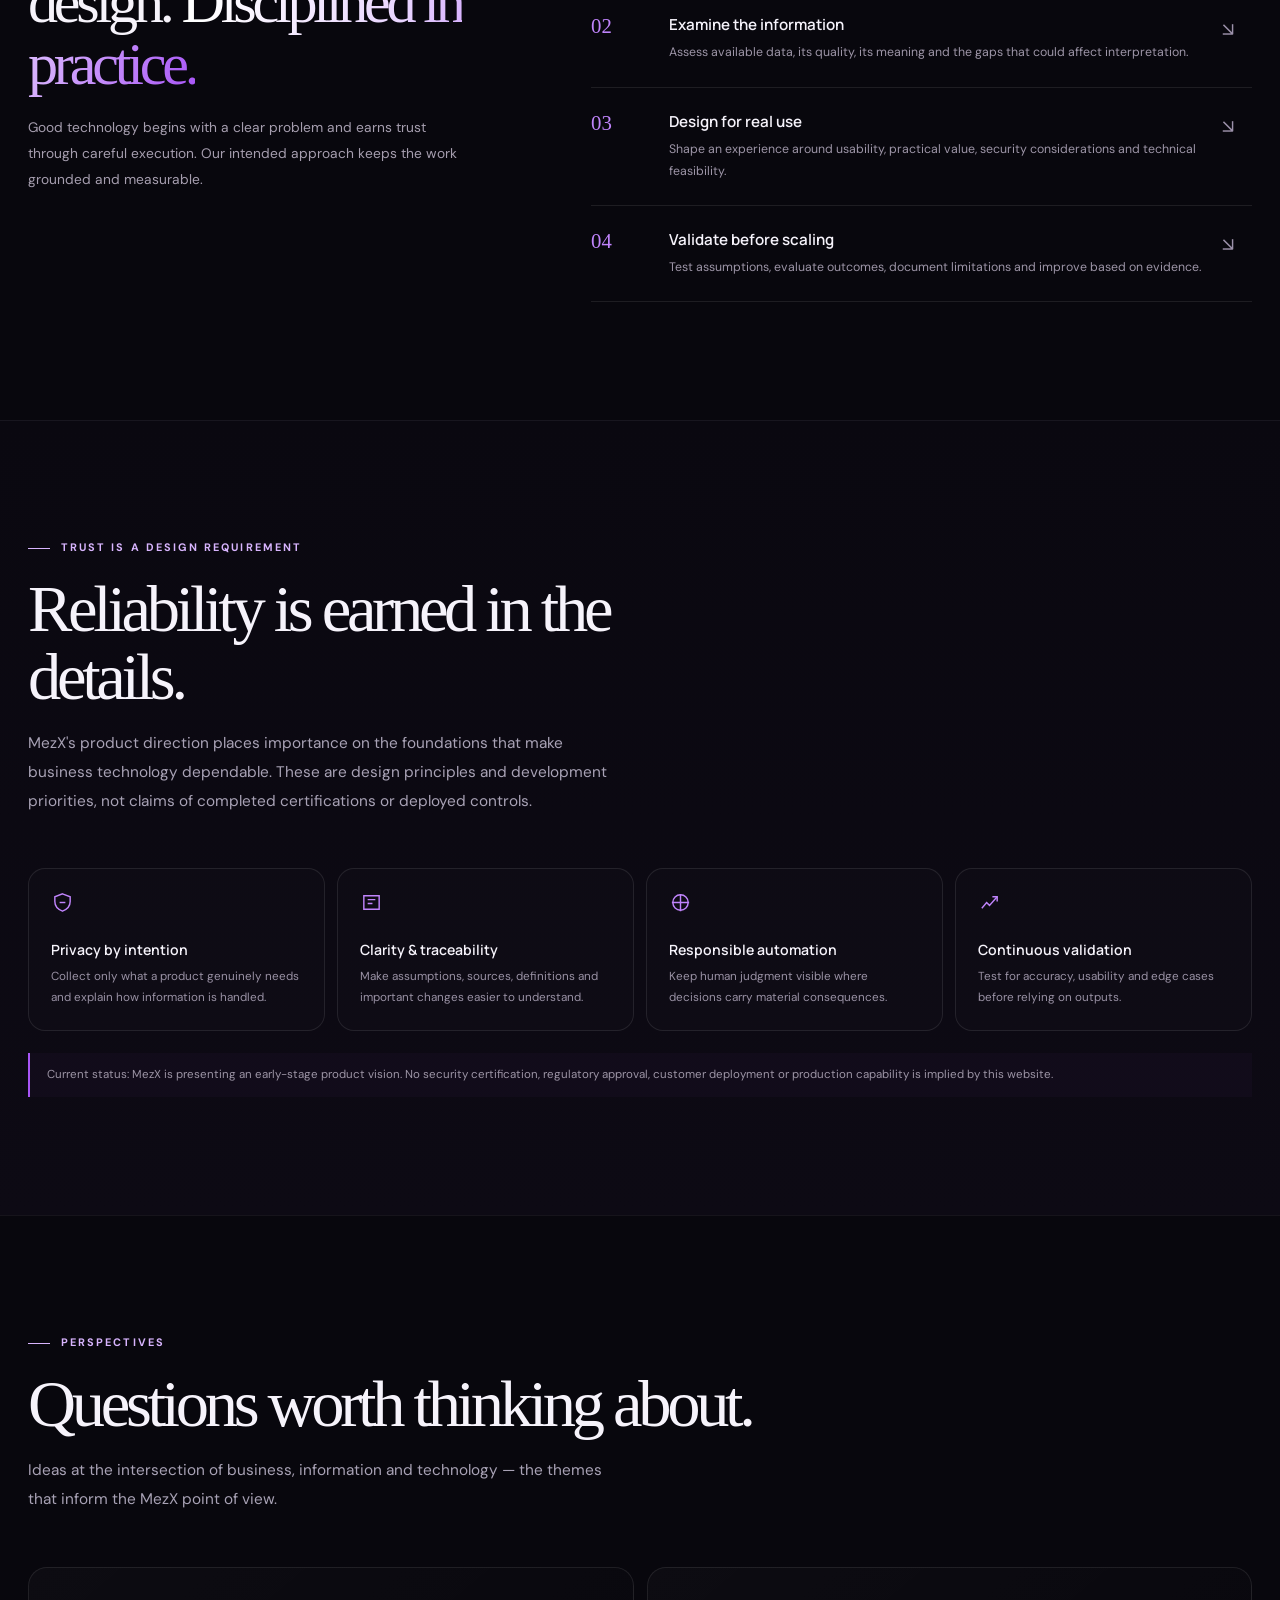
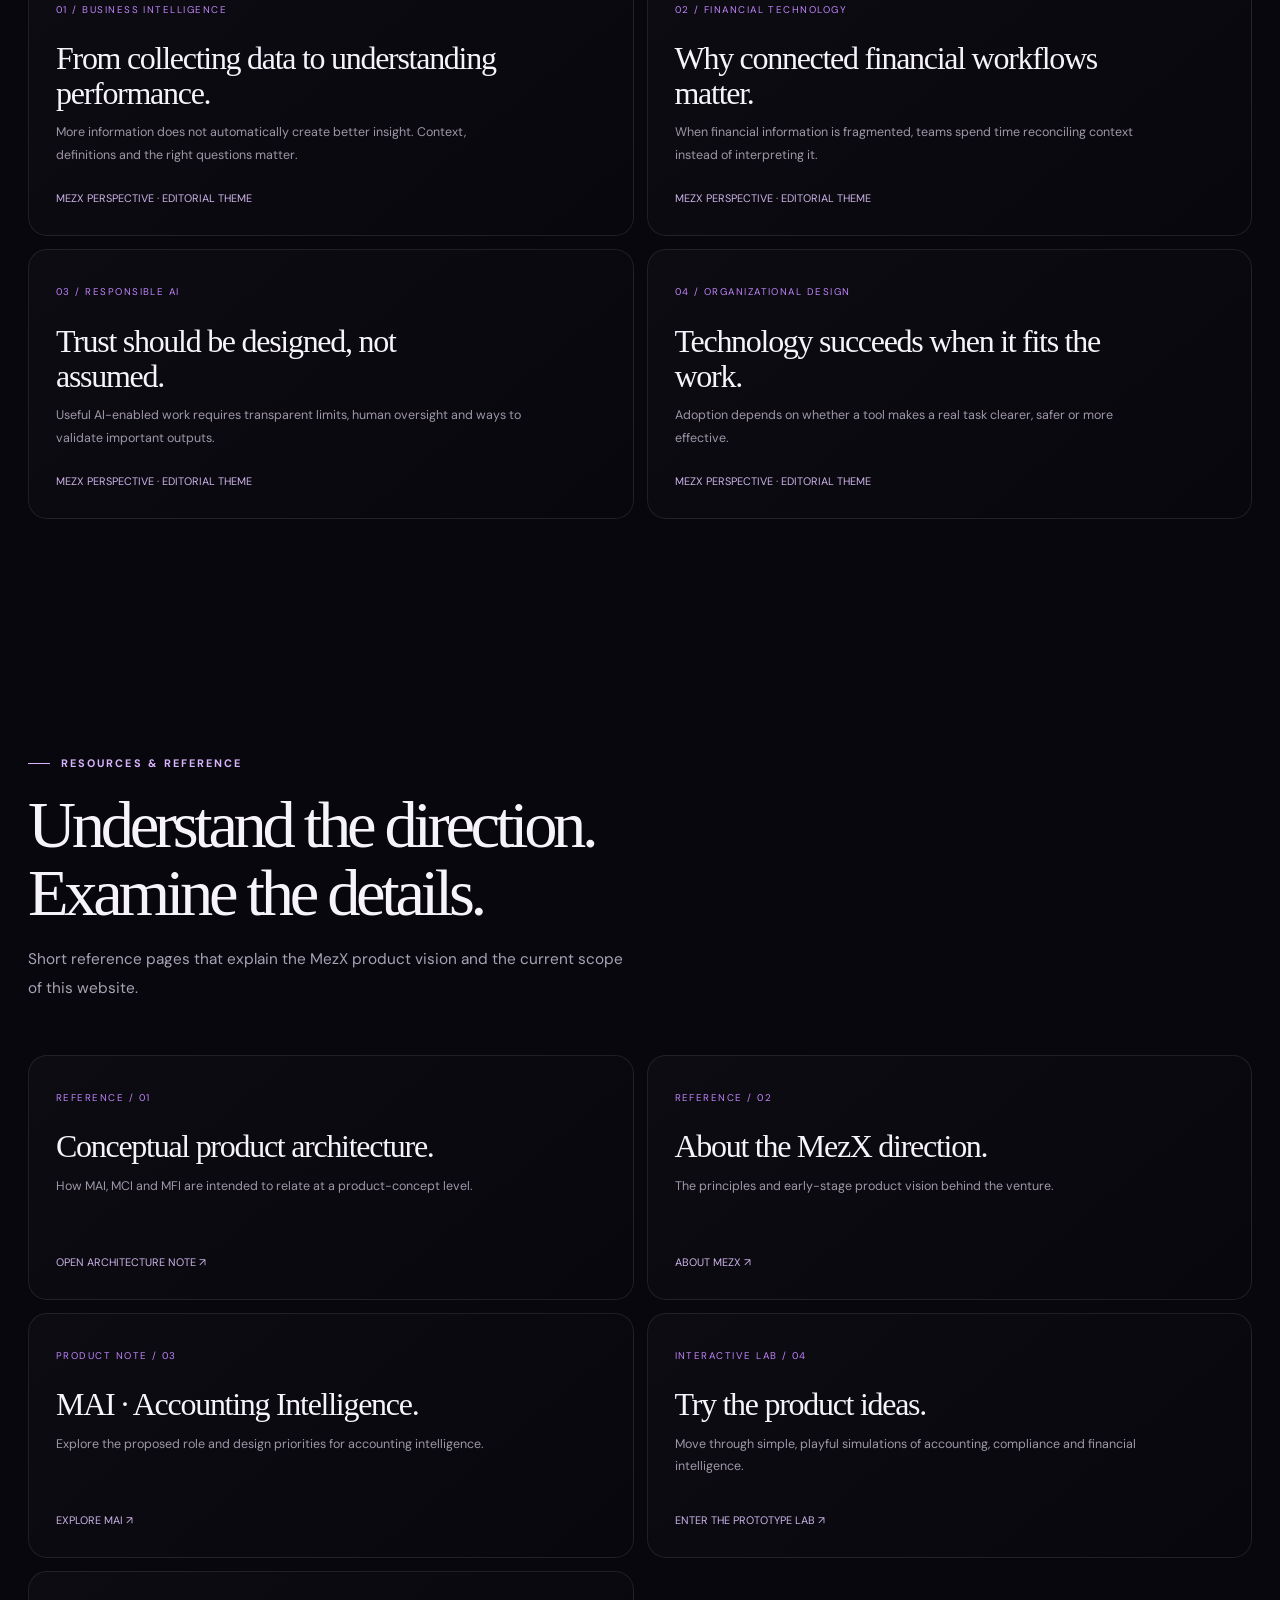
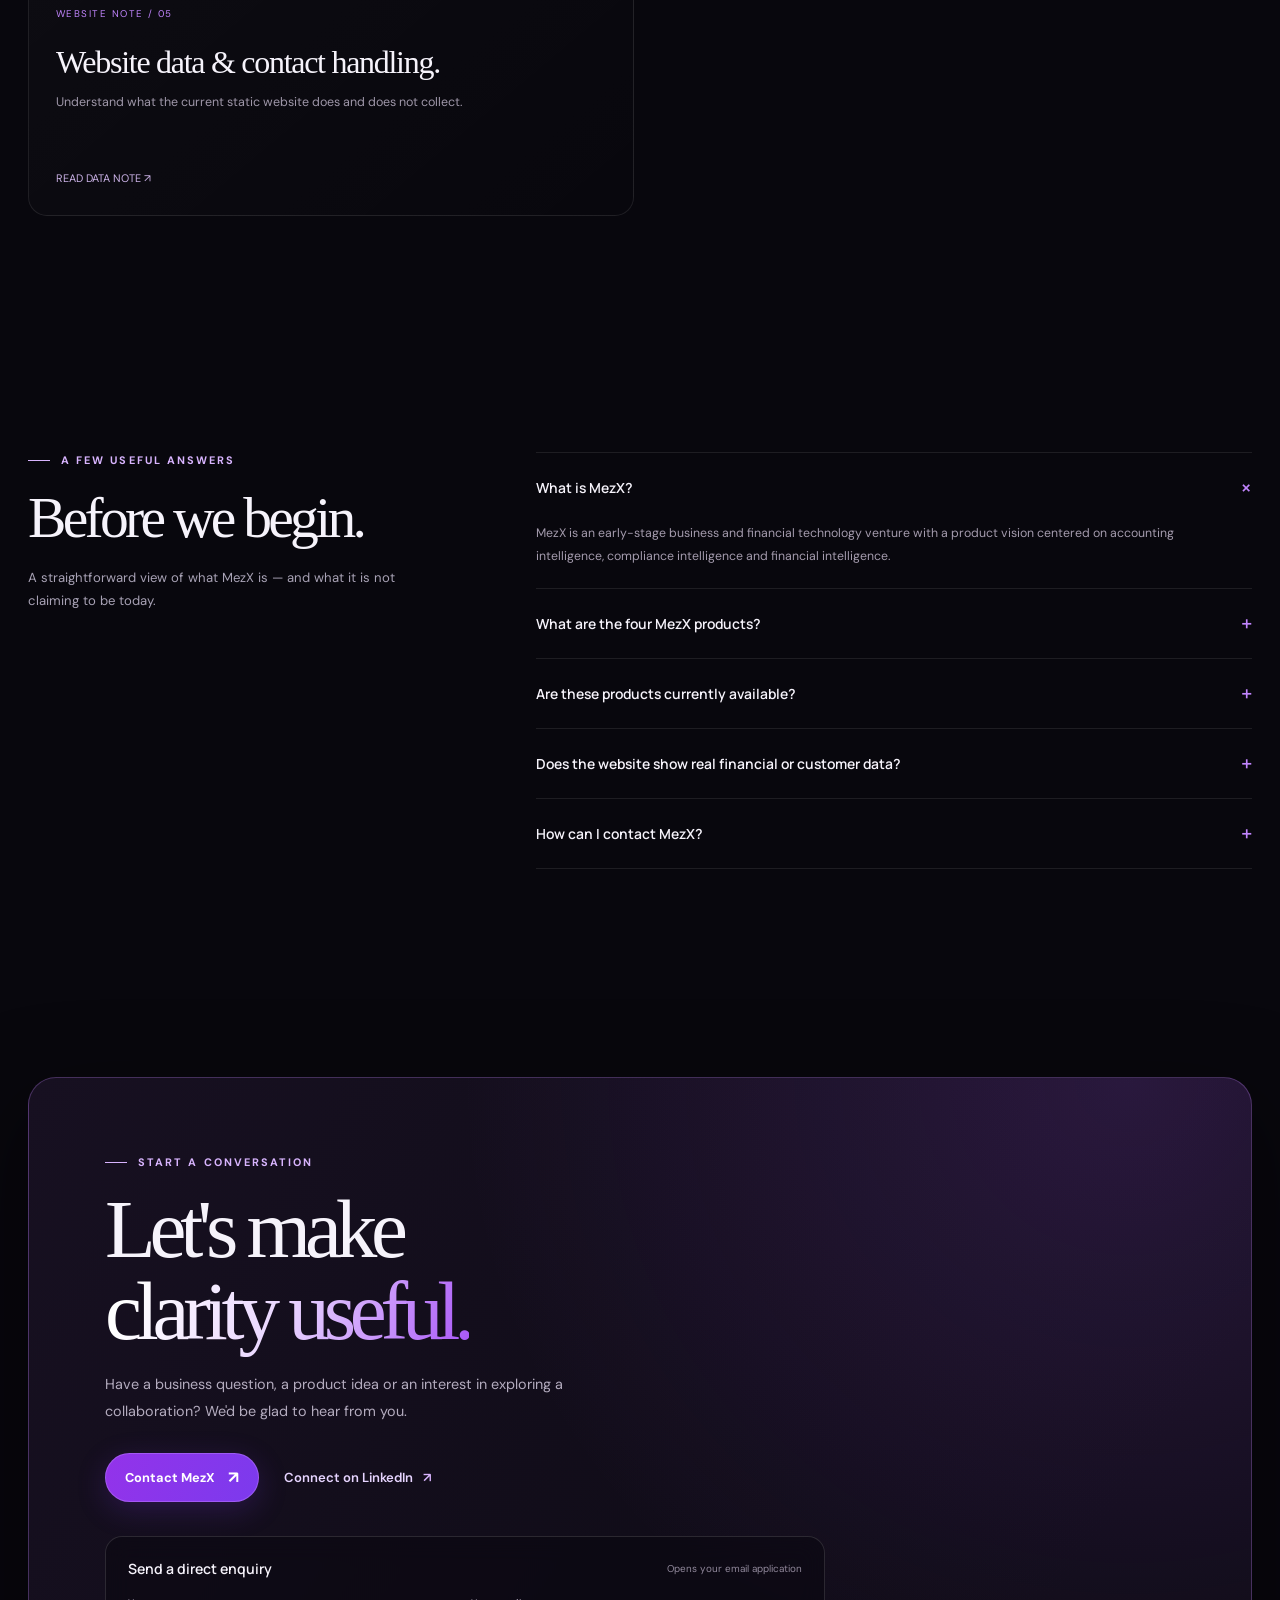
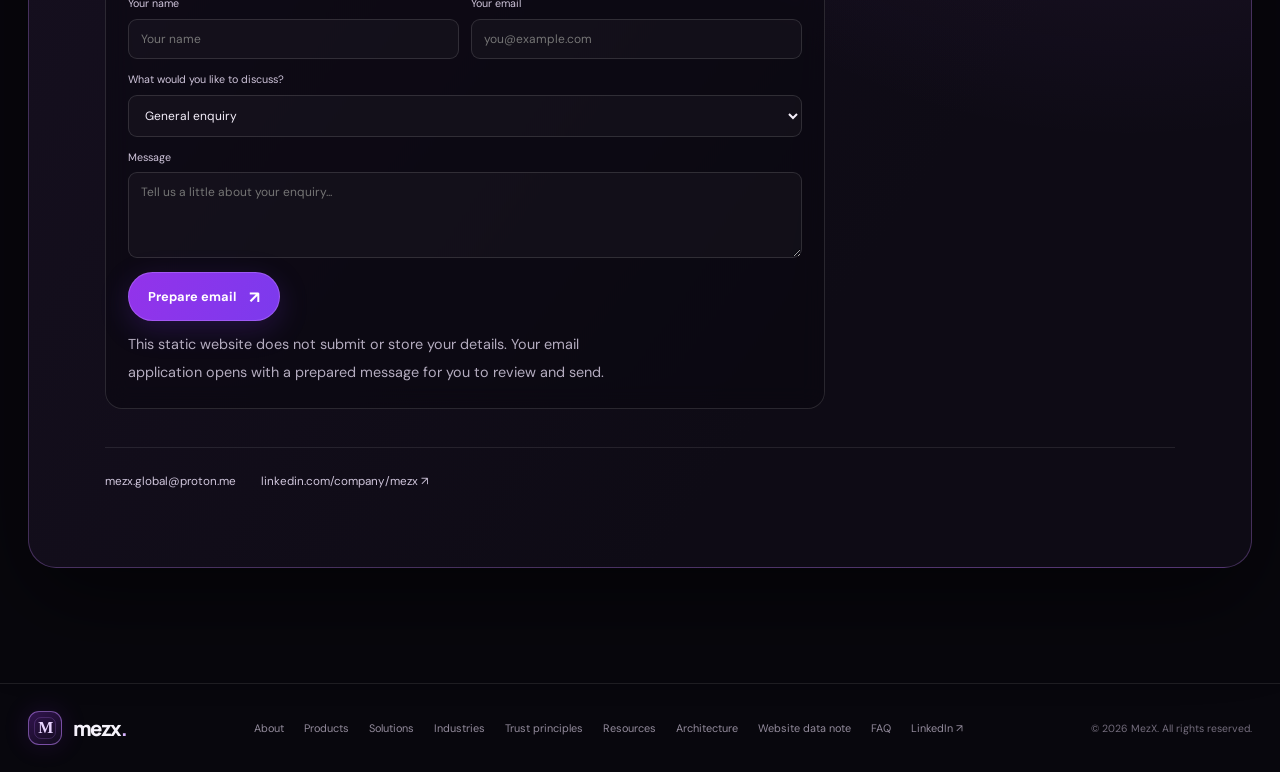
==== commit 8b249d84: "Update index.html" ====
--- a/index.html
+++ b/index.html
@@ -430,782 +430,5 @@
 $('#contactForm').addEventListener('submit',e=>{e.preventDefault();const f=new FormData(e.currentTarget);const name=String(f.get('name')||'').trim(),email=String(f.get('email')||'').trim(),topic=String(f.get('topic')||'General enquiry'),message=String(f.get('message')||'').trim();if(!name||!email||!message)return;const body=`Name: ${name}\nEmail: ${email}\nTopic: ${topic}\n\n${message}`;location.href='mailto:mezx.global@proton.me?subject='+encodeURIComponent('MezX enquiry — '+topic)+'&body='+encodeURIComponent(body)});
 $('#year').textContent=new Date().getFullYear();
 })();
-</script><!DOCTYPE html>
-<html lang="en">
-<head>
-<meta charset="UTF-8">
-<meta name="viewport" content="width=device-width, initial-scale=1.0">
-<meta name="theme-color" content="#080914">
-<title>MezX | Frequently Asked Questions</title>
-
-<style>
-:root {
-  --bg: #080914;
-  --panel: #101326;
-  --purple: #a98aff;
-  --gold: #d9b66c;
-  --text: #f3f0ff;
-  --muted: #a4a7bd;
-  --line: rgba(184,157,255,.17);
-}
-
-* {
-  margin: 0;
-  padding: 0;
-  box-sizing: border-box;
-}
-
-html {
-  scroll-behavior: smooth;
-}
-
-body {
-  background: var(--bg);
-  color: var(--text);
-  font-family: Inter, "Segoe UI", Arial, sans-serif;
-  overflow-x: hidden;
-}
-
-a {
-  text-decoration: none;
-  color: inherit;
-}
-
-/* MAIN ENDING */
-
-.mezx-ending {
-  position: relative;
-  overflow: hidden;
-  background:
-    radial-gradient(ellipse at 50% 35%, rgba(116,76,190,.13), transparent 55%),
-    linear-gradient(180deg,#080914,#0b0d1c 55%,#080914);
-}
-
-/* FAQ */
-
-.faq-section {
-  max-width: 950px;
-  margin: auto;
-  padding: 100px 22px 85px;
-  position: relative;
-  z-index: 1;
-}
-
-.eyebrow {
-  color: var(--gold);
-  font-size: 11px;
-  letter-spacing: 4px;
-  font-weight: 700;
-  text-align: center;
-  margin-bottom: 18px;
-}
-
-.section-title {
-  font-size: clamp(32px,5vw,48px);
-  text-align: center;
-  letter-spacing: -1.5px;
-  margin-bottom: 15px;
-}
-
-.section-description {
-  text-align: center;
-  color: var(--muted);
-  line-height: 1.8;
-  font-size: 14px;
-  max-width: 570px;
-  margin: 0 auto 48px;
-}
-
-.faq-list {
-  display: flex;
-  flex-direction: column;
-  gap: 12px;
-}
-
-.faq-item {
-  border: 1px solid var(--line);
-  background: rgba(18,21,42,.75);
-  border-radius: 12px;
-  overflow: hidden;
-  transition: border-color .3s, background .3s;
-}
-
-.faq-item:hover,
-.faq-item.active {
-  border-color: rgba(169,138,255,.55);
-  background: rgba(25,27,53,.95);
-}
-
-.faq-question {
-  width: 100%;
-  border: none;
-  background: transparent;
-  color: var(--text);
-  padding: 21px 23px;
-  text-align: left;
-  display: flex;
-  align-items: center;
-  justify-content: space-between;
-  gap: 15px;
-  font-size: 15px;
-  font-weight: 600;
-  cursor: pointer;
-  font-family: inherit;
-}
-
-.faq-icon {
-  color: var(--purple);
-  font-size: 23px;
-  font-weight: 300;
-  transition: transform .3s;
-  flex-shrink: 0;
-}
-
-.faq-item.active .faq-icon {
-  transform: rotate(45deg);
-}
-
-.faq-answer {
-  max-height: 0;
-  overflow: hidden;
-  transition: max-height .35s ease;
-}
-
-.faq-answer p {
-  padding: 0 23px 22px;
-  color: var(--muted);
-  font-size: 14px;
-  line-height: 1.9;
-}
-
-/* CTA */
-
-.cta-section {
-  position: relative;
-  text-align: center;
-  padding: 95px 20px 105px;
-  border-top: 1px solid var(--line);
-  border-bottom: 1px solid var(--line);
-  overflow: hidden;
-  background:
-    radial-gradient(ellipse at center,rgba(122,83,206,.20),transparent 65%);
-}
-
-.cta-section::before,
-.cta-section::after {
-  content: "";
-  position: absolute;
-  width: 330px;
-  height: 330px;
-  border: 1px solid rgba(169,138,255,.10);
-  border-radius: 50%;
-  left: 50%;
-  top: 50%;
-  transform: translate(-50%,-50%);
-  pointer-events: none;
-}
-
-.cta-section::after {
-  width: 470px;
-  height: 470px;
-  border-color: rgba(217,182,108,.08);
-}
-
-.cta-content {
-  position: relative;
-  z-index: 1;
-}
-
-.cta-title {
-  font-size: clamp(30px,5vw,47px);
-  letter-spacing: -1.5px;
-  line-height: 1.2;
-  margin-bottom: 16px;
-}
-
-.cta-title span {
-  background: linear-gradient(90deg,#c9aaff,#e2c78b,#b89aff);
-  background-clip: text;
-  -webkit-background-clip: text;
-  color: transparent;
-}
-
-.cta-description {
-  color: var(--muted);
-  max-width: 590px;
-  margin: 0 auto 30px;
-  line-height: 1.9;
-  font-size: 14px;
-}
-
-.cta-buttons {
-  display: flex;
-  justify-content: center;
-  flex-wrap: wrap;
-  gap: 13px;
-}
-
-.cta-btn {
-  display: inline-flex;
-  justify-content: center;
-  align-items: center;
-  padding: 15px 28px;
-  border-radius: 50px;
-  font-size: 13px;
-  font-weight: 700;
-  letter-spacing: .3px;
-  transition: .3s;
-  cursor: pointer;
-}
-
-.primary-btn {
-  color: #111020;
-  background: linear-gradient(110deg,#c9aaff,#e0c18a);
-  box-shadow: 0 0 25px rgba(185,145,255,.22);
-}
-
-.primary-btn:hover {
-  transform: translateY(-4px);
-  box-shadow: 0 0 35px rgba(185,145,255,.42);
-}
-
-.secondary-btn {
-  color: var(--text);
-  border: 1px solid rgba(185,157,255,.55);
-  background: rgba(20,20,42,.65);
-}
-
-.secondary-btn:hover {
-  background: rgba(169,138,255,.13);
-  transform: translateY(-4px);
-}
-
-.tagline {
-  margin-top: 27px;
-  color: var(--gold);
-  letter-spacing: 3px;
-  font-size: 10px;
-  font-weight: 700;
-}
-
-/* FOOTER */
-
-.footer {
-  max-width: 1200px;
-  margin: auto;
-  padding: 75px 28px 25px;
-}
-
-.footer-top {
-  display: grid;
-  grid-template-columns: 1.5fr 1fr 1fr 1fr;
-  gap: 45px;
-  padding-bottom: 60px;
-}
-
-.brand-name {
-  font-size: 34px;
-  font-weight: 800;
-  letter-spacing: 3px;
-  background: linear-gradient(110deg,#e2d6ff,#a98aff,#d9b66c);
-  background-clip: text;
-  -webkit-background-clip: text;
-  color: transparent;
-  margin-bottom: 13px;
-}
-
-.brand-description {
-  color: var(--muted);
-  font-size: 13px;
-  line-height: 1.9;
-  max-width: 270px;
-}
-
-.footer-column h3 {
-  font-size: 13px;
-  margin-bottom: 22px;
-  color: #e7ddff;
-  letter-spacing: .5px;
-}
-
-.footer-column ul {
-  list-style: none;
-}
-
-.footer-column li {
-  margin-bottom: 14px;
-}
-
-.footer-column a {
-  color: var(--muted);
-  font-size: 12px;
-  transition: .25s;
-  line-height: 1.6;
-}
-
-.footer-column a:hover {
-  color: var(--purple);
-  padding-left: 4px;
-}
-
-.footer-contact {
-  border-top: 1px solid var(--line);
-  padding: 30px 0;
-  display: flex;
-  justify-content: space-between;
-  align-items: center;
-  gap: 25px;
-  flex-wrap: wrap;
-}
-
-.contact-label {
-  color: var(--gold);
-  font-size: 10px;
-  font-weight: 700;
-  letter-spacing: 2px;
-  margin-bottom: 12px;
-}
-
-.contact-address {
-  color: var(--muted);
-  font-size: 13px;
-  line-height: 1.8;
-  max-width: 430px;
-}
-
-.contact-address strong {
-  color: var(--text);
-  font-weight: 600;
-}
-
-.footer-bottom {
-  border-top: 1px solid var(--line);
-  padding: 22px 0;
-  display: flex;
-  justify-content: space-between;
-  gap: 15px;
-  flex-wrap: wrap;
-  align-items: center;
-}
-
-.copyright {
-  font-size: 11px;
-  color: #777c96;
-}
-
-.legal-links {
-  display: flex;
-  gap: 20px;
-}
-
-.legal-links a {
-  color: #8589a1;
-  font-size: 11px;
-}
-
-.legal-links a:hover {
-  color: var(--purple);
-}
-
-/* RESPONSIVE */
-
-@media(max-width:800px) {
-  .footer-top {
-    grid-template-columns: 1fr 1fr;
-    gap: 38px 25px;
-  }
-}
-
-@media(max-width:520px) {
-  .faq-section {
-    padding: 75px 17px 65px;
-  }
-
-  .faq-question {
-    font-size: 13px;
-    padding: 19px 16px;
-  }
-
-  .faq-answer p {
-    padding: 0 16px 19px;
-    font-size: 13px;
-  }
-
-  .cta-section {
-    padding: 75px 18px;
-  }
-
-  .cta-buttons {
-    flex-direction: column;
-    align-items: stretch;
-    max-width: 290px;
-    margin: auto;
-  }
-
-  .footer {
-    padding: 55px 20px 20px;
-  }
-
-  .footer-top {
-    grid-template-columns: 1fr 1fr;
-    gap: 35px 18px;
-  }
-
-  .brand-column {
-    grid-column: 1 / -1;
-  }
-
-  .footer-contact {
-    align-items: flex-start;
-  }
-
-  .footer-bottom {
-    flex-direction: column;
-    align-items: flex-start;
-  }
-}
-
-@media(prefers-reduced-motion:reduce) {
-  *,*::before,*::after {
-    scroll-behavior: auto !important;
-    transition-duration: .01ms !important;
-  }
-}
-</style>
-</head>
-
-<body>
-
-<div class="mezx-ending">
-
-<!-- FAQ SECTION -->
-
-<section class="faq-section" id="faq">
-
-  <div class="eyebrow">MEZX · INTELLIGENCE ECOSYSTEM</div>
-
-  <h1 class="section-title">Frequently Asked Questions</h1>
-
-  <p class="section-description">
-    Everything you need to know about MezX, our intelligent
-    software products, and technology-enabled business solutions.
-  </p>
-
-  <div class="faq-list">
-
-    <div class="faq-item active">
-      <button class="faq-question" aria-expanded="true">
-        What is MezX?
-        <span class="faq-icon">+</span>
-      </button>
-      <div class="faq-answer">
-        <p>
-          MezX is a technology-driven business initiative focused
-          on developing intelligent software products and
-          technology-enabled solutions for accounting, compliance,
-          financial intelligence and business management.
-        </p>
-      </div>
-    </div>
-
-    <div class="faq-item">
-      <button class="faq-question" aria-expanded="false">
-        What products does MezX offer?
-        <span class="faq-icon">+</span>
-      </button>
-      <div class="faq-answer">
-        <p>
-          The MezX product ecosystem includes MAI (MezX Accounting
-          Intelligence), MCI (MezX Compliance Intelligence),
-          MFI (MezX Financial Intelligence) and MFS
-          (MezX Financial Standards). Each product addresses
-          a distinct business and financial function.
-        </p>
-      </div>
-    </div>
-
-    <div class="faq-item">
-      <button class="faq-question" aria-expanded="false">
-        Can I use MezX products independently?
-        <span class="faq-icon">+</span>
-      </button>
-      <div class="faq-answer">
-        <p>
-          The products are designed around distinct functional
-          areas. Organizations can explore individual solutions
-          according to their requirements, with opportunities
-          for integration across the MezX ecosystem.
-        </p>
-      </div>
-    </div>
-
-    <div class="faq-item">
-      <button class="faq-question" aria-expanded="false">
-        Does MezX provide customized business solutions?
-        <span class="faq-icon">+</span>
-      </button>
-      <div class="faq-answer">
-        <p>
-          MezX's business direction includes customized MIS
-          development, business intelligence dashboards,
-          data analysis, business process automation and
-          enterprise technology solutions.
-        </p>
-      </div>
-    </div>
-
-    <div class="faq-item">
-      <button class="faq-question" aria-expanded="false">
-        Can I request a product demonstration?
-        <span class="faq-icon">+</span>
-      </button>
-      <div class="faq-answer">
-        <p>
-          Yes. You can contact the MezX team to discuss your
-          requirements and request a product walkthrough
-          or demonstration, subject to product availability.
-        </p>
-      </div>
-    </div>
-
-    <div class="faq-item">
-      <button class="faq-question" aria-expanded="false">
-        Are MezX products suitable for small and medium-sized businesses?
-        <span class="faq-icon">+</span>
-      </button>
-      <div class="faq-answer">
-        <p>
-          MezX's product direction includes solutions designed
-          to support the financial information, reporting and
-          management needs of businesses, including small
-          and medium-sized enterprises.
-        </p>
-      </div>
-    </div>
-
-    <div class="faq-item">
-      <button class="faq-question" aria-expanded="false">
-        How does MezX approach financial standards and compliance?
-        <span class="faq-icon">+</span>
-      </button>
-      <div class="faq-answer">
-        <p>
-          MFS is being conceptualized as a configurable standards
-          and rules-verification platform. It is intended to help
-          identify potential inconsistencies and exceptions,
-          while supporting professional review.
-        </p>
-      </div>
-    </div>
-
-    <div class="faq-item">
-      <button class="faq-question" aria-expanded="false">
-        How can I get started with MezX?
-        <span class="faq-icon">+</span>
-      </button>
-      <div class="faq-answer">
-        <p>
-          Explore the products and services on this website,
-          then contact the MezX team to discuss your
-          organization's needs and possible next steps.
-        </p>
-      </div>
-    </div>
-
-  </div>
-</section>
-
-
-<!-- CALL TO ACTION -->
-
-<section class="cta-section">
-
-  <div class="cta-content">
-
-    <div class="eyebrow">THE NEXT EVOLUTION</div>
-
-    <h2 class="cta-title">
-      The Future of Business<br>
-      <span>Intelligence Starts Here.</span>
-    </h2>
-
-    <p class="cta-description">
-      Discover a connected ecosystem designed to transform
-      financial information into clarity, insight and action.
-      Explore new possibilities with MezX.
-    </p>
-
-    <div class="cta-buttons">
-
-      <a href="#products" class="cta-btn primary-btn">
-        Explore MezX Solutions →
-      </a>
-
-      <a href="mailto:contact@mezx.com?subject=MezX%20Product%20Demonstration"
-         class="cta-btn secondary-btn">
-        Request a Demo
-      </a>
-
-    </div>
-
-    <div class="tagline">
-      EXPLORE · CONNECT · EVOLVE
-    </div>
-
-  </div>
-</section>
-
-
-<!-- FOOTER -->
-
-<footer class="footer">
-
-  <div class="footer-top">
-
-    <div class="brand-column">
-      <div class="brand-name">MezX</div>
-
-      <p class="brand-description">
-        Technology. Intelligence. Evolution.<br><br>
-        Building intelligent technology solutions
-        to support better business understanding,
-        financial clarity and informed decision-making.
-      </p>
-    </div>
-
-
-    <div class="footer-column" id="products">
-      <h3>Our Products</h3>
-      <ul>
-        <li><a href="#mai">MAI — Accounting Intelligence</a></li>
-        <li><a href="#mci">MCI — Compliance Intelligence</a></li>
-        <li><a href="#mfi">MFI — Financial Intelligence</a></li>
-        <li><a href="#mfs">MFS — Financial Standards</a></li>
-      </ul>
-    </div>
-
-
-    <div class="footer-column">
-      <h3>Our Services</h3>
-      <ul>
-        <li><a href="#services">Business & Financial Analytics</a></li>
-        <li><a href="#services">MIS Development</a></li>
-        <li><a href="#services">Process Automation</a></li>
-        <li><a href="#services">BI Dashboard Development</a></li>
-        <li><a href="#services">Enterprise Solutions</a></li>
-      </ul>
-    </div>
-
-
-    <div class="footer-column">
-      <h3>Explore</h3>
-      <ul>
-        <li><a href="#about">About MezX</a></li>
-        <li><a href="#technology">Our Technology</a></li>
-        <li><a href="#faq">Frequently Asked Questions</a></li>
-        <li><a href="mailto:contact@mezx.com">Contact MezX</a></li>
-      </ul>
-    </div>
-
-  </div>
-
-
-  <!-- CONTACT INFORMATION -->
-
-  <div class="footer-contact">
-
-    <div>
-      <div class="contact-label">MEZX TECHNOLOGIES</div>
-
-      <p class="contact-address">
-        <strong>Business Address</strong><br>
-        Anchor Dream Building,<br>
-        56/8, Palash Nagar, Mirpur,<br>
-        Dhaka, Bangladesh.
-      </p>
-    </div>
-
-    <div>
-      <div class="contact-label">GET IN TOUCH</div>
-
-      <p class="contact-address">
-        For business enquiries, product information
-        and demonstration requests:<br>
-        <a href="mailto:contact@mezx.com">
-          Contact MezX →
-        </a>
-      </p>
-    </div>
-
-  </div>
-
-
-  <!-- COPYRIGHT -->
-
-  <div class="footer-bottom">
-
-    <div class="copyright">
-      © 2026 MezX Technologies. All rights reserved.
-    </div>
-
-    <div class="legal-links">
-      <a href="#privacy">Privacy Policy</a>
-      <a href="#terms">Terms of Use</a>
-    </div>
-
-  </div>
-
-</footer>
-
-</div>
-
-
-<script>
-/* FAQ ACCORDION */
-
-const faqItems = document.querySelectorAll(".faq-item");
-
-faqItems.forEach(item => {
-
-  const button = item.querySelector(".faq-question");
-  const answer = item.querySelector(".faq-answer");
-
-  // Open the first question initially
-  if (item.classList.contains("active")) {
-    answer.style.maxHeight = answer.scrollHeight + "px";
-  }
-
-  button.addEventListener("click", () => {
-
-    const isActive = item.classList.contains("active");
-
-    // Close all questions
-    faqItems.forEach(other => {
-      other.classList.remove("active");
-      other.querySelector(".faq-answer").style.maxHeight = null;
-      other.querySelector(".faq-question")
-        .setAttribute("aria-expanded", "false");
-    });
-
-    // Open selected question
-    if (!isActive) {
-      item.classList.add("active");
-      answer.style.maxHeight = answer.scrollHeight + "px";
-      button.setAttribute("aria-expanded", "true");
-    }
-
-  });
-
-});
-
-window.addEventListener("resize", () => {
-  document.querySelectorAll(".faq-item.active").forEach(item => {
-    const answer = item.querySelector(".faq-answer");
-    answer.style.maxHeight = answer.scrollHeight + "px";
-  });
-});
 </script>
-
-</body>
-</html>
 </body></html>
